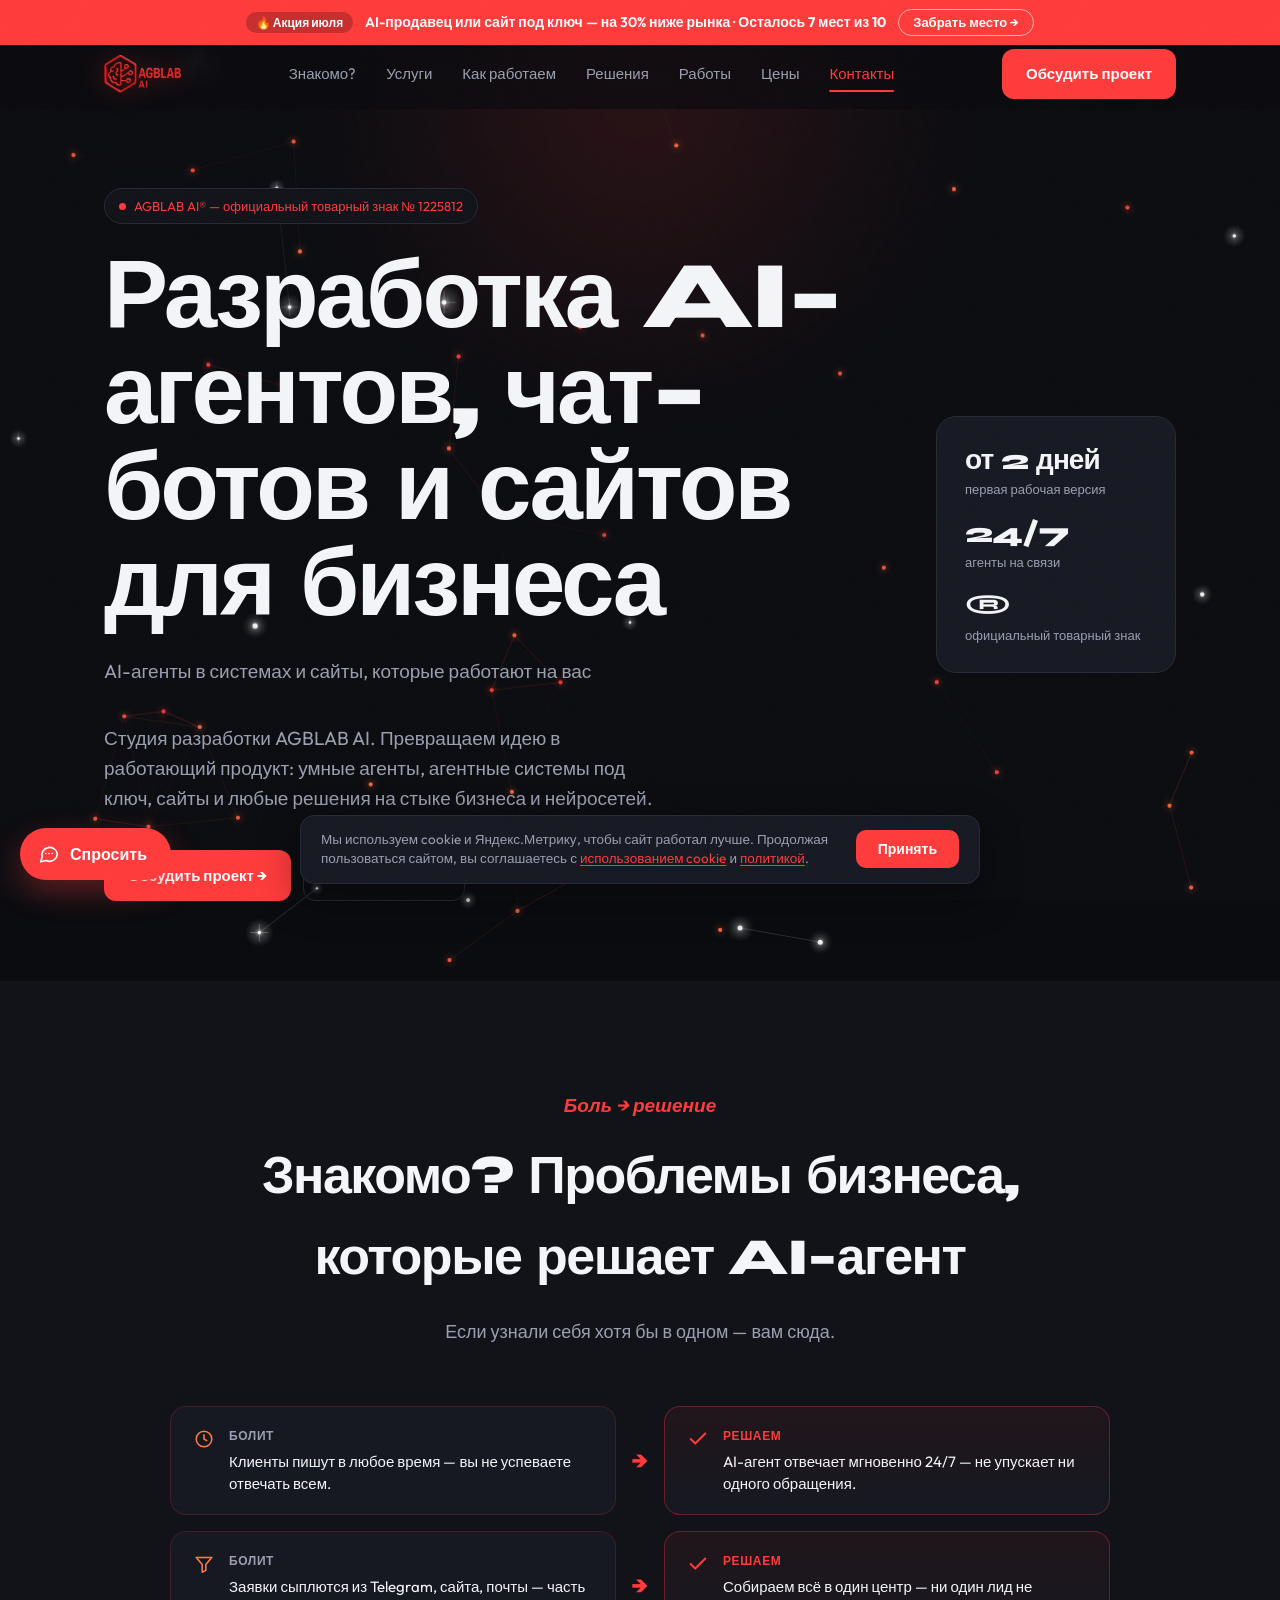
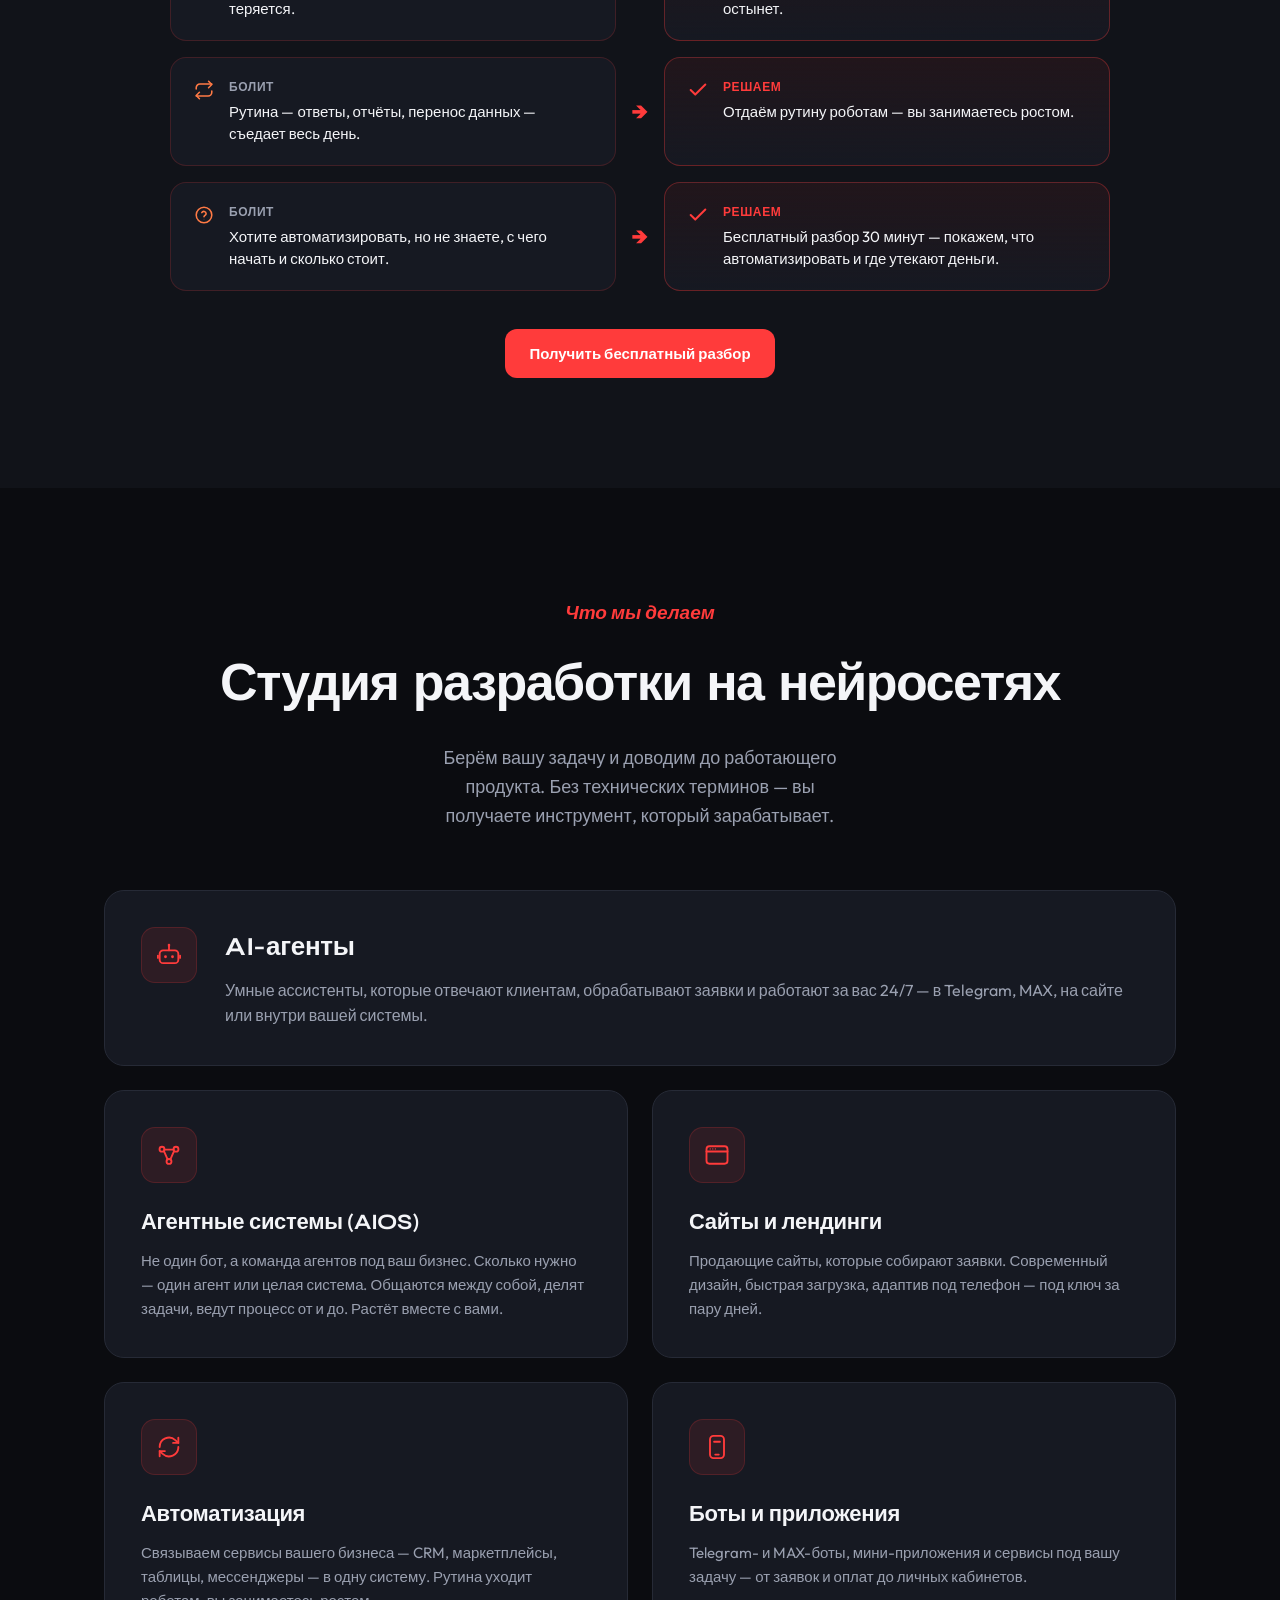
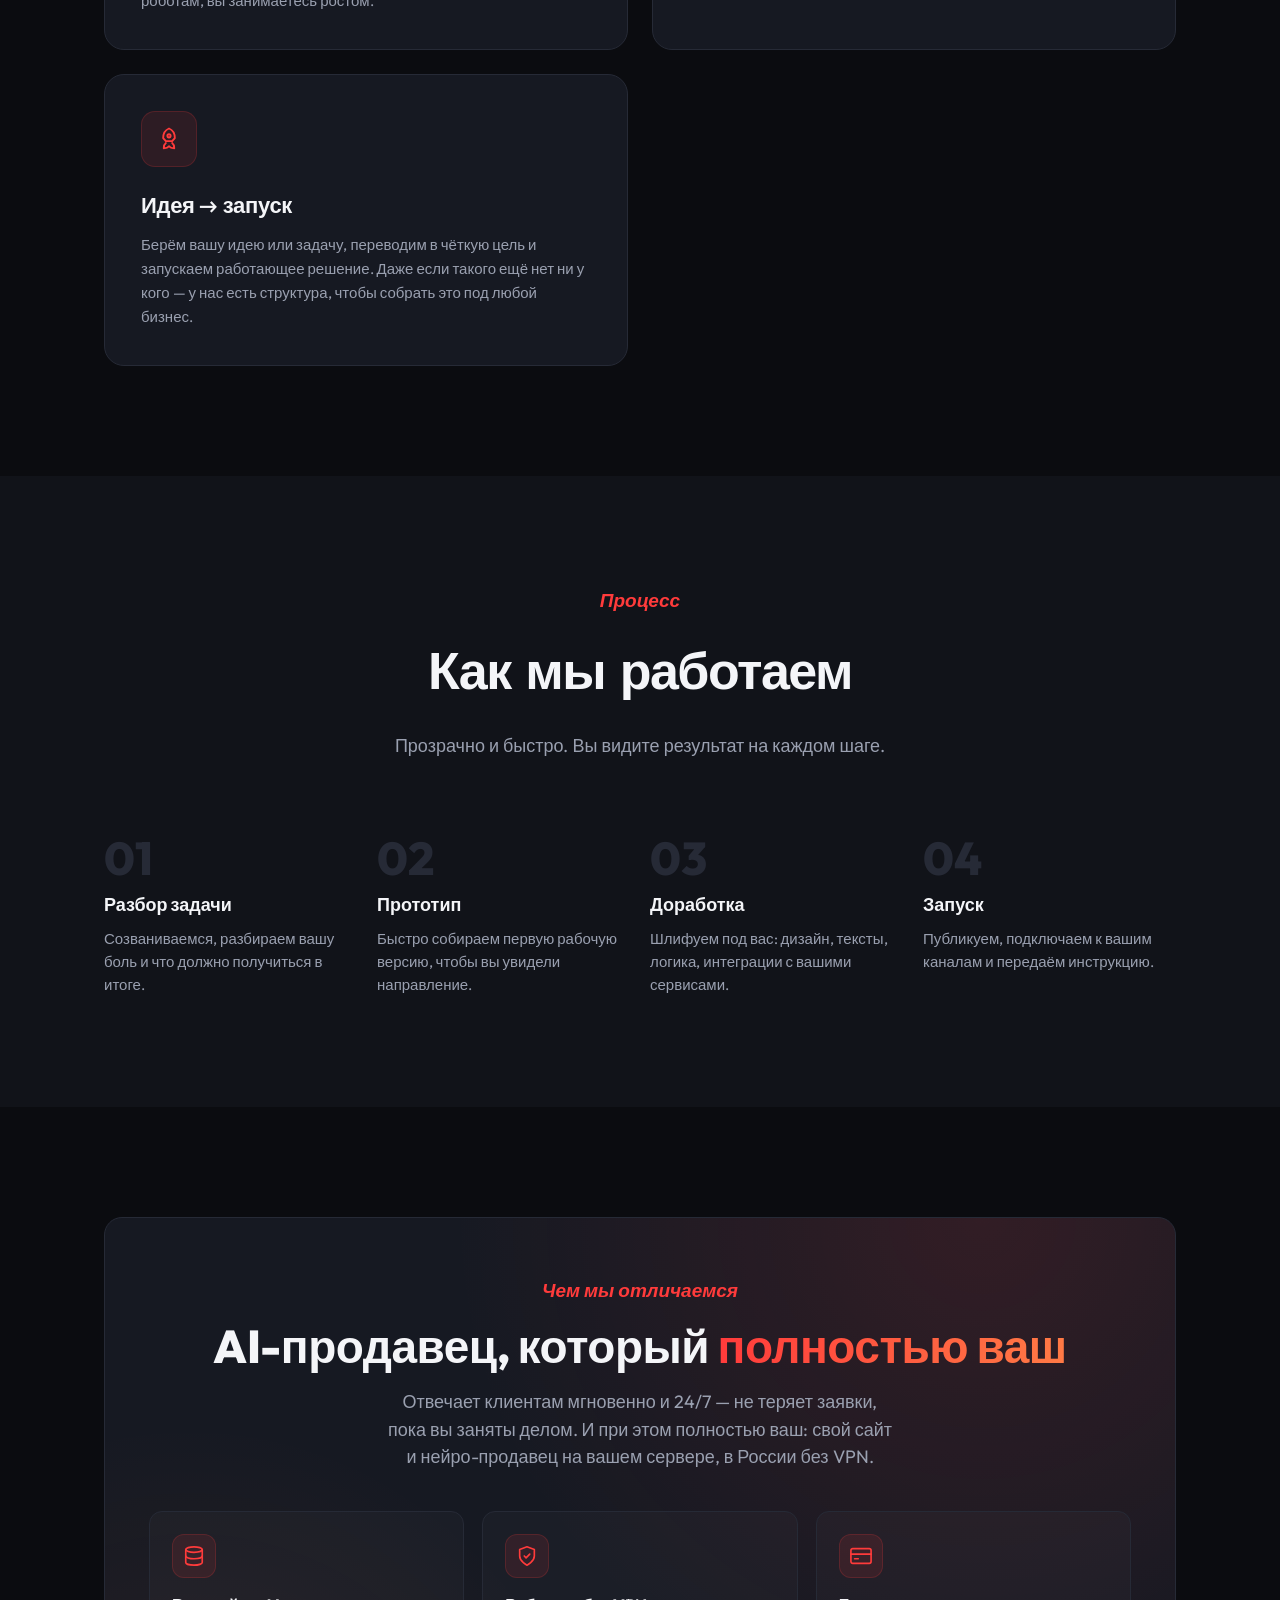
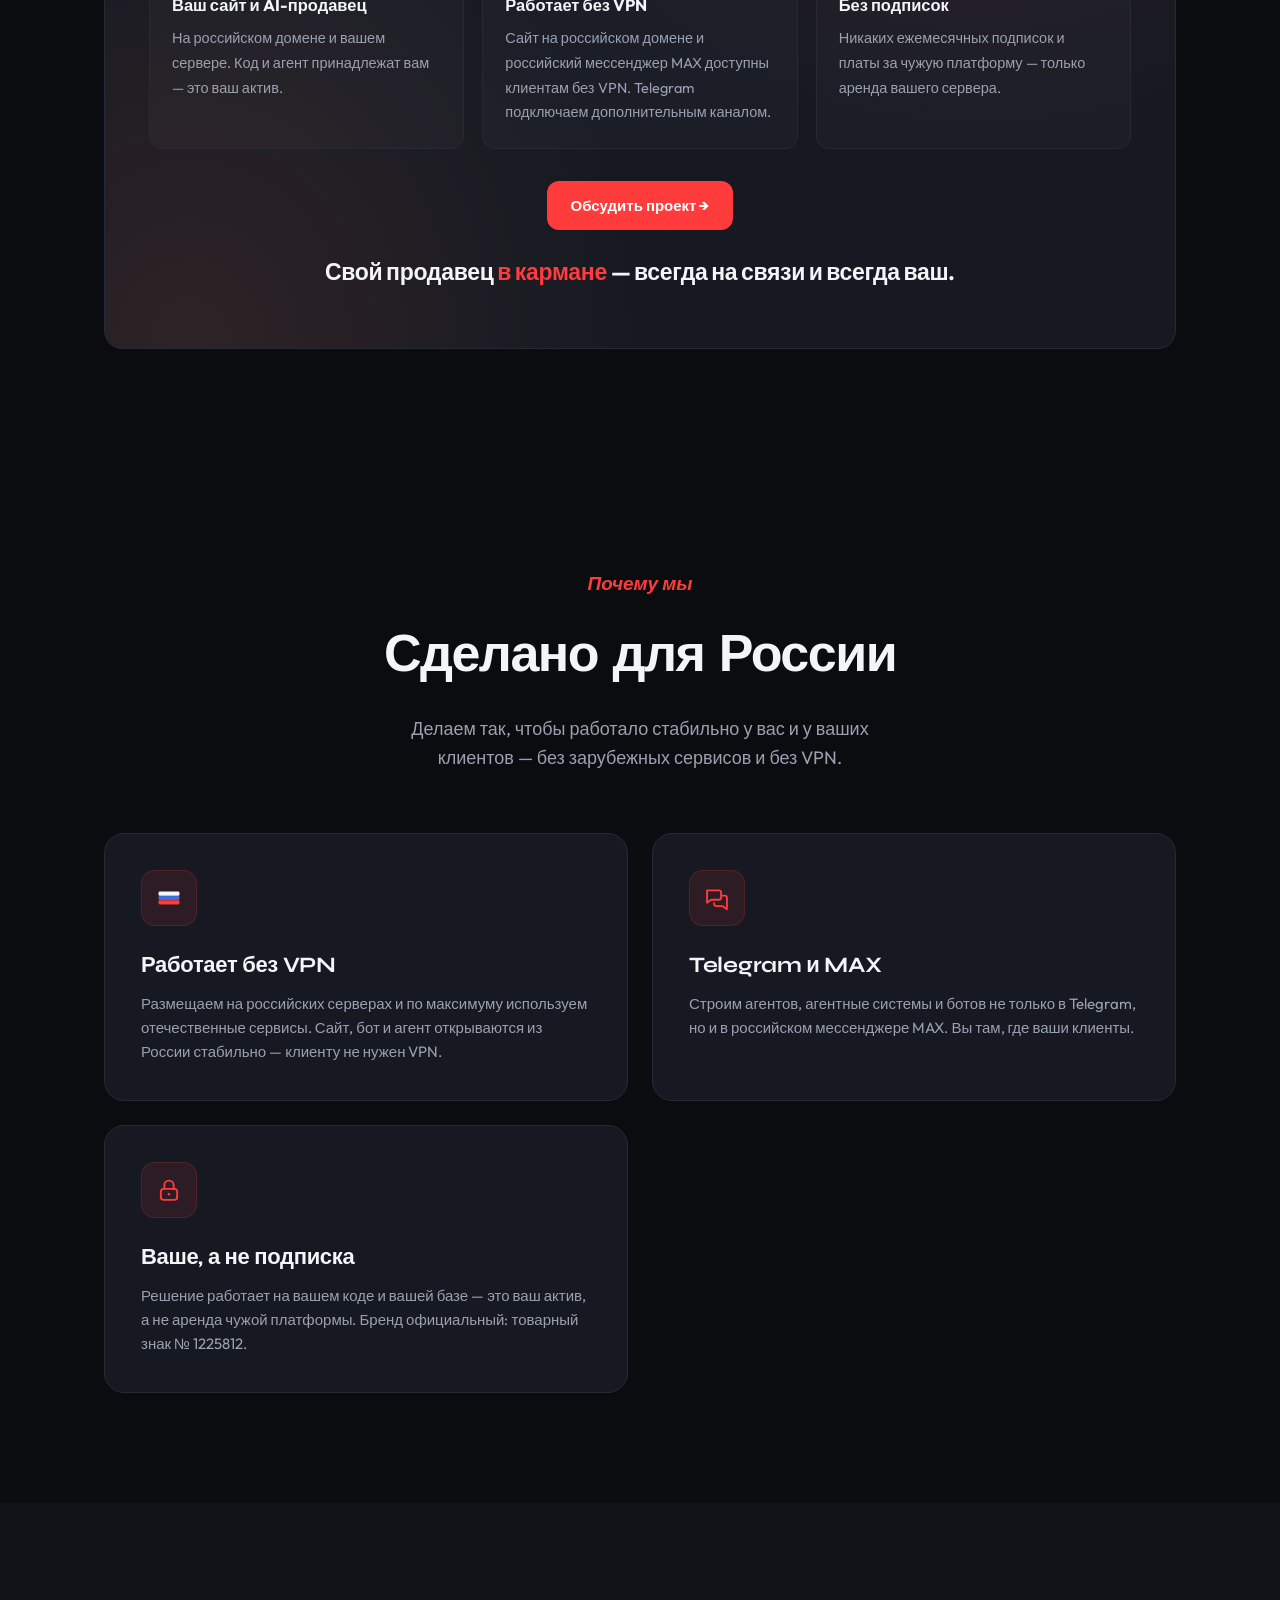
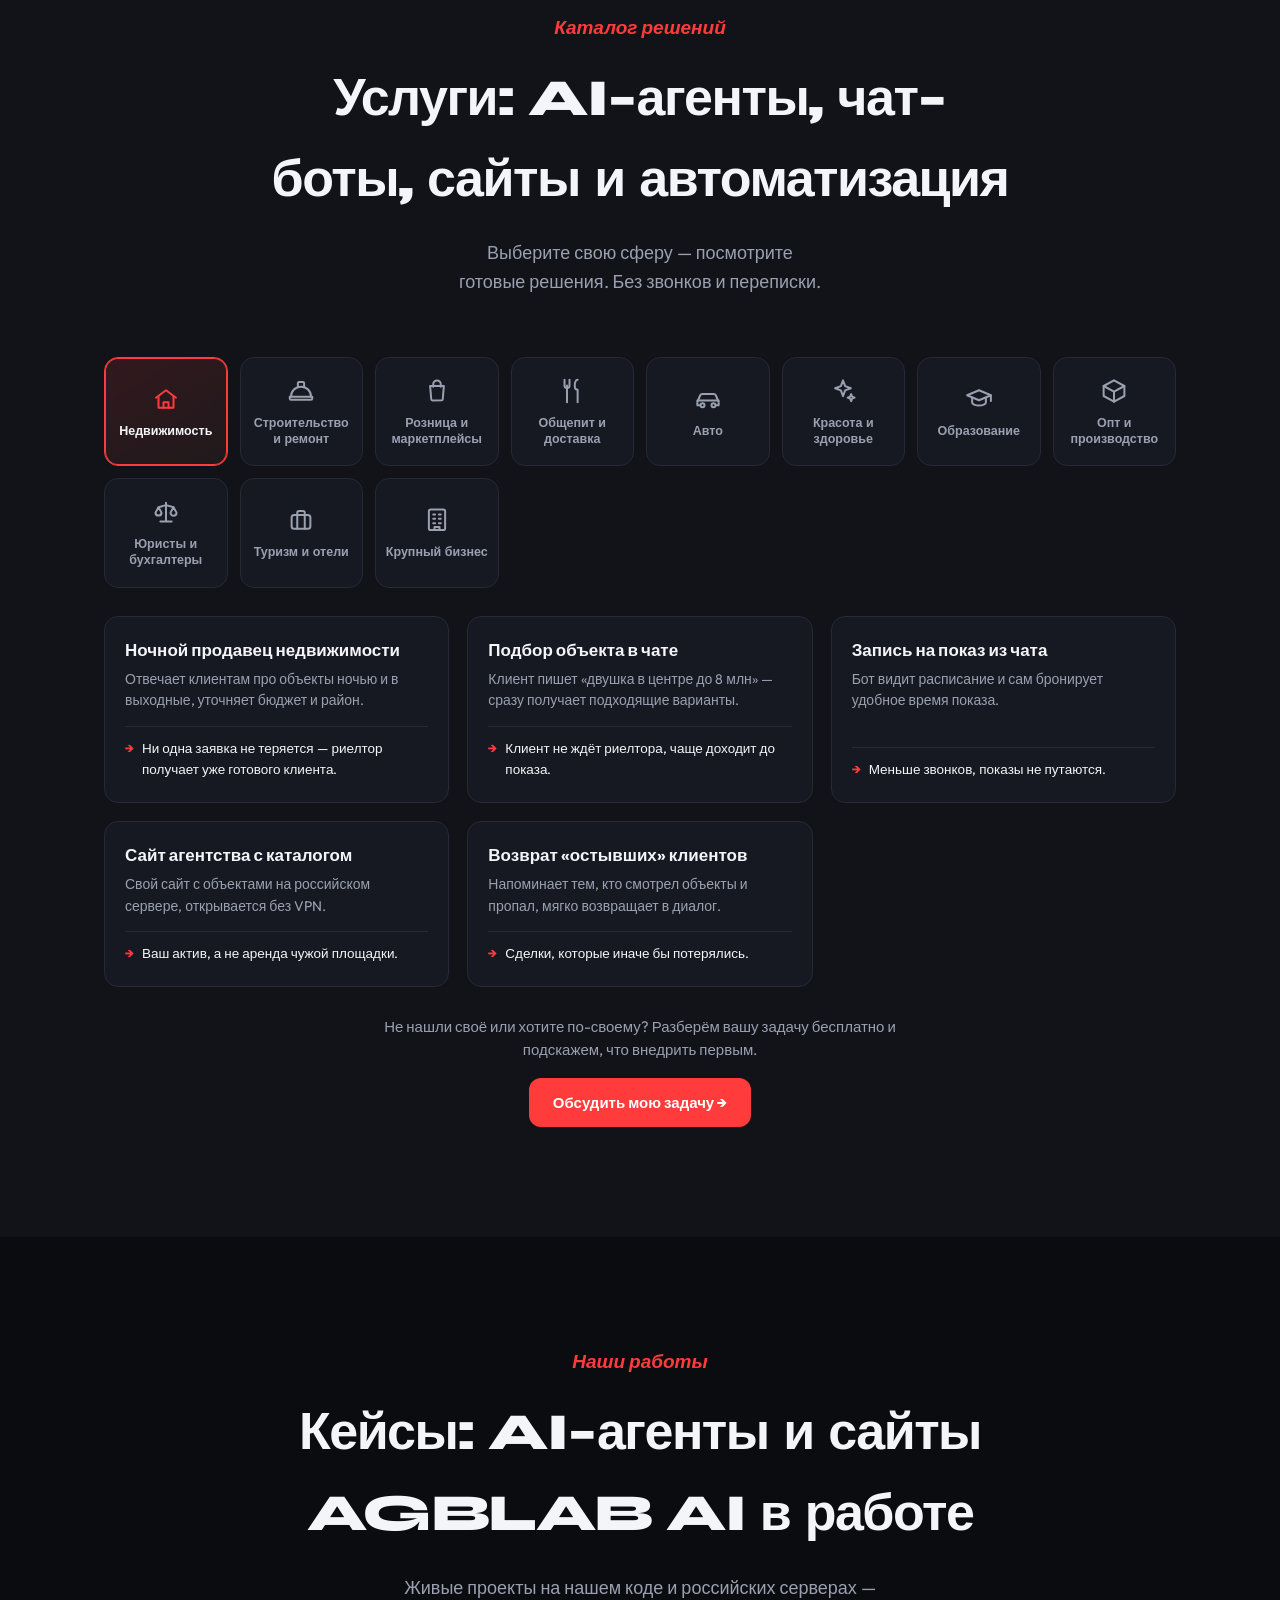
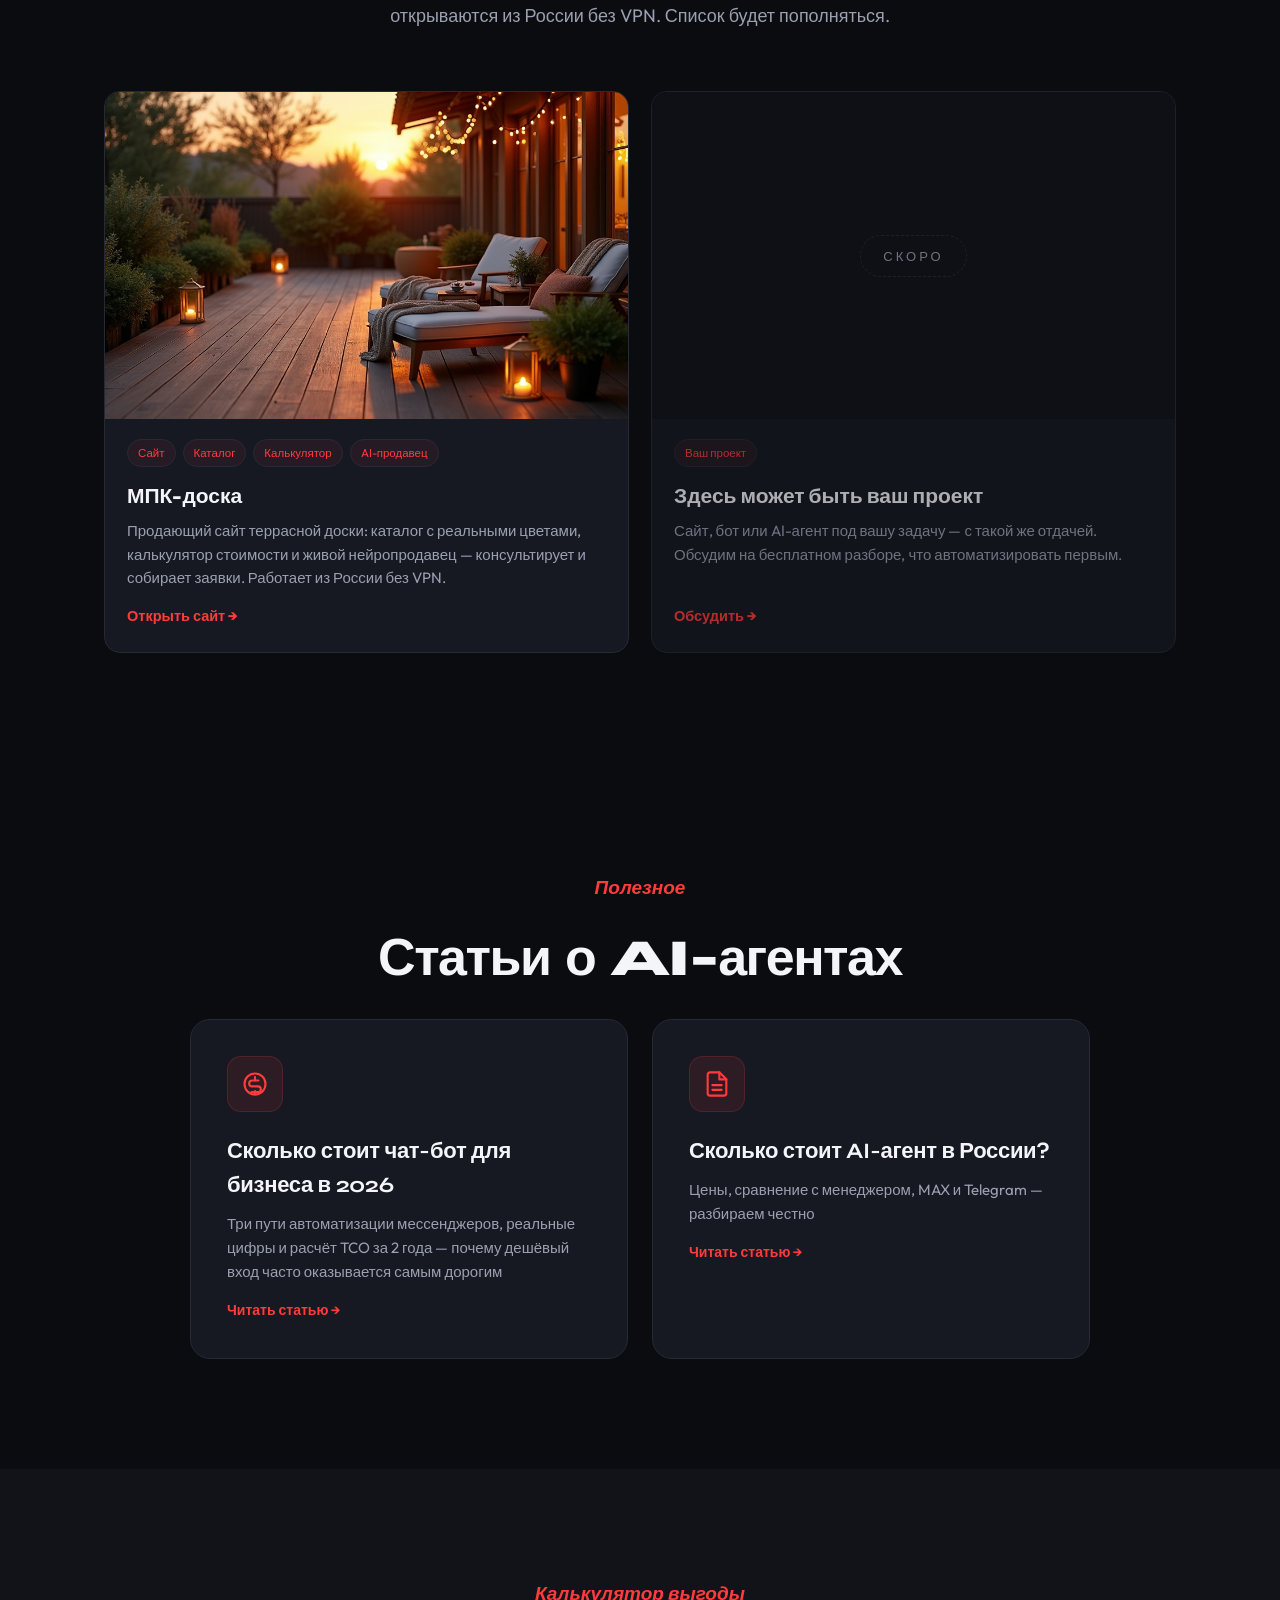
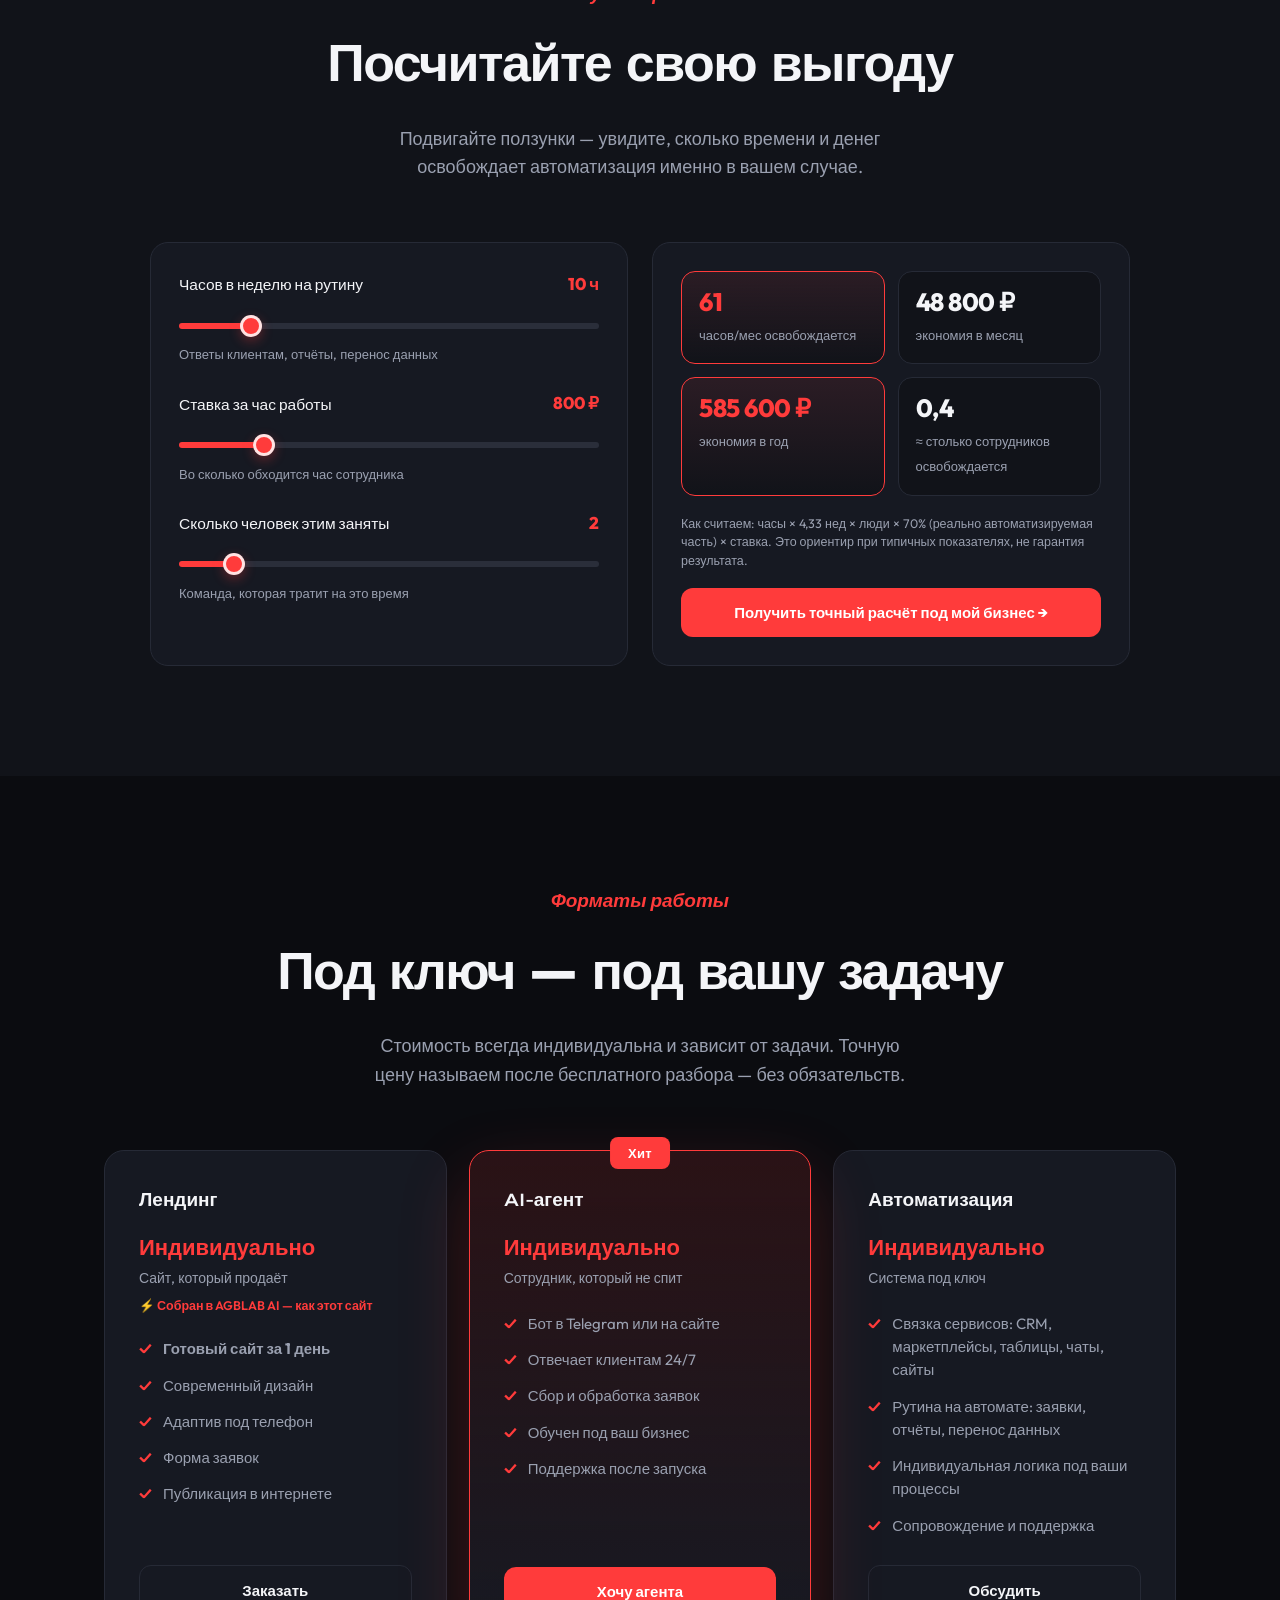
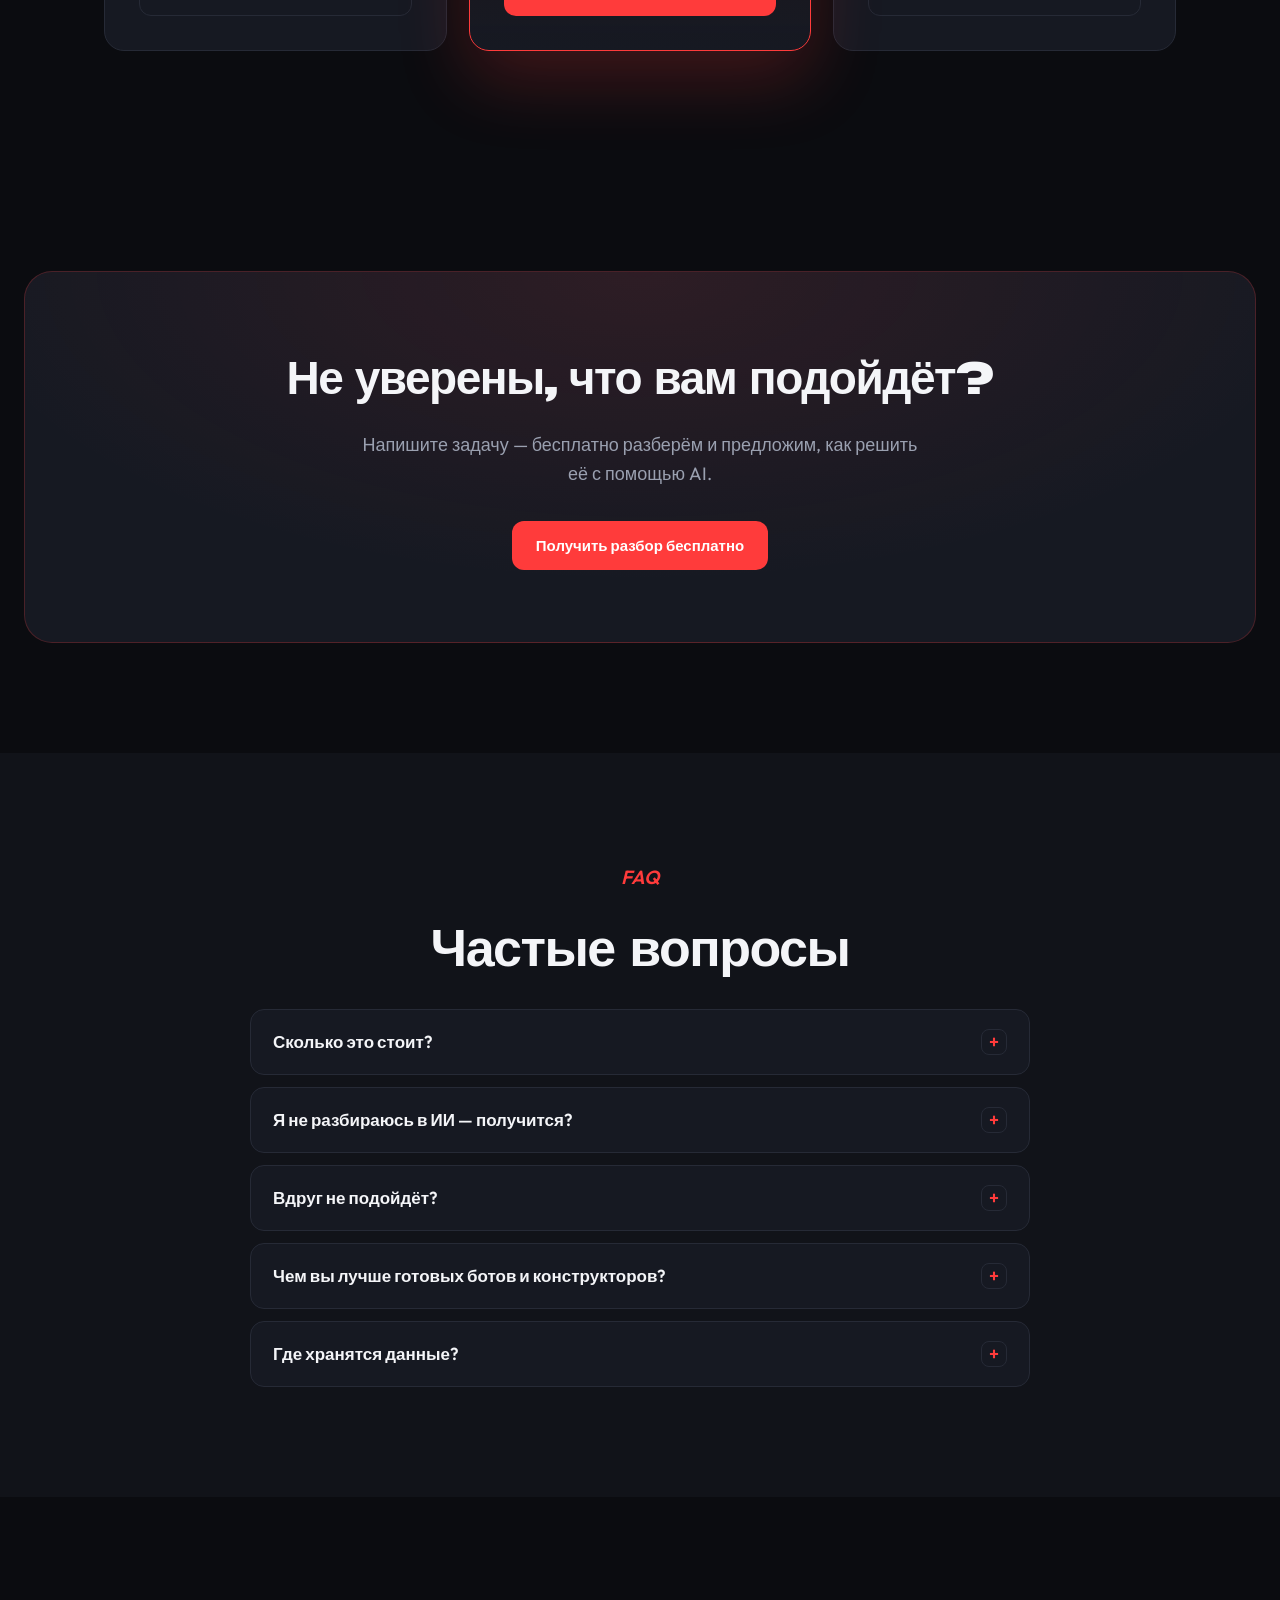
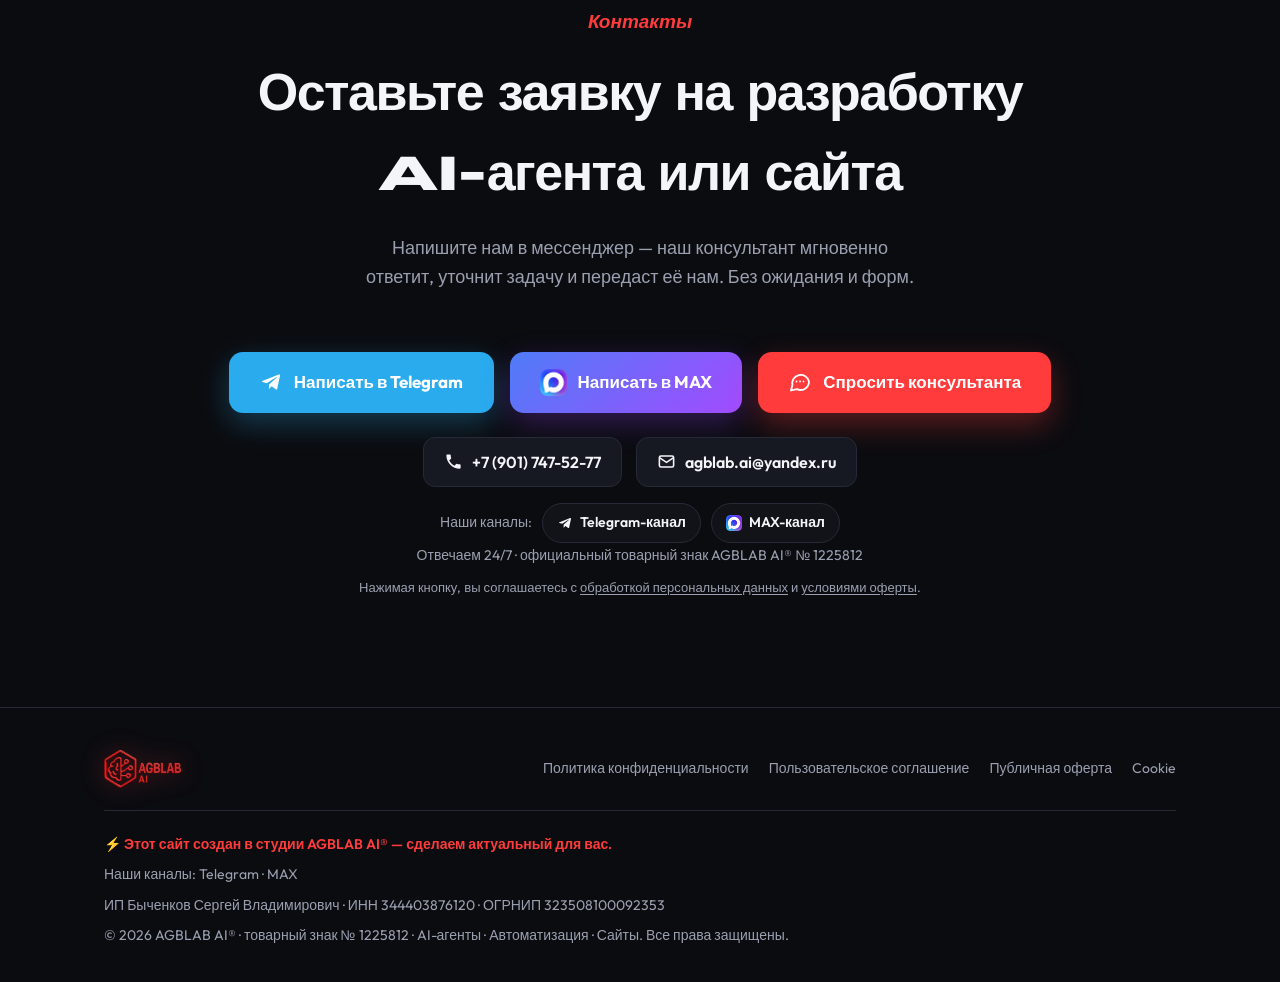
==== index.html @ 3eea9030 "feat: добавить статью про стоимость чат-бота + обновить блог-секцию Co-Authored-By: Claude Sonnet 4." ====
<!DOCTYPE html>
<html lang="ru">
<head>
<meta charset="UTF-8">
<meta name="viewport" content="width=device-width, initial-scale=1.0">
<title>AGBLAB AI — AI-агенты и сайты для вашего бизнеса</title>
<link rel="canonical" href="https://agblabai.ru/" />
<meta property="og:type" content="website" />
<meta property="og:url" content="https://agblabai.ru/" />
<meta property="og:title" content="AGBLAB AI — AI-агенты и чат-боты для бизнеса под ключ" />
<meta property="og:description" content="Разрабатываем AI-агентов, чат-ботов и сайты под ключ. От идеи до запуска — от 2 дней. Работает в Telegram, MAX, на сайте. Без VPN. Официальный товарный знак №1225812." />
<meta property="og:image" content="https://agblabai.ru/og-image.jpg" />
<meta property="og:locale" content="ru_RU" />
<meta name="twitter:card" content="summary_large_image" />
<meta name="description" content="AGBLAB AI — создаём AI-агентов, автоматизацию и продающие сайты для предпринимателей и селлеров маркетплейсов. Под ключ, быстро, с результатом.">
<meta name="keywords" content="AI-агент для бизнеса, разработка AI-агента, чат-бот на нейросети, AI-продавец для сайта, автоматизация бизнеса AI, создание сайта под ключ, AGBLAB AI" />
<meta name="yandex-verification" content="ea36710db818a61d" />
<link rel="icon" type="image/png" href="assets/favicon.png">
<link rel="apple-touch-icon" href="assets/badge.png">
<link rel="preconnect" href="https://fonts.googleapis.com">
<link rel="preconnect" href="https://fonts.gstatic.com" crossorigin>
<link href="https://fonts.googleapis.com/css2?family=Outfit:wght@300;400;500;600;700;800&family=Syne:wght@700;800&display=swap" rel="stylesheet">
<style>
:root{
  --bg:#0b0c10;
  --bg2:#111319;
  --card:#161922;
  --line:#262a36;
  --txt:#f4f5f8;
  --mut:#9aa0b0;
  --accent:#ff3b3b;
  --accent2:#ff7a45;
  --glow:rgba(255,59,59,.32);
}
*{margin:0;padding:0;box-sizing:border-box}
html{scroll-behavior:smooth}
body{
  font-family:'Outfit',sans-serif;
  background:var(--bg);color:var(--txt);line-height:1.55;overflow-x:hidden;font-weight:400;
}
body::after{content:"";position:fixed;inset:0;z-index:9999;pointer-events:none;opacity:.028;
  background-image:url("data:image/svg+xml,%3Csvg viewBox='0 0 256 256' xmlns='http://www.w3.org/2000/svg'%3E%3Cfilter id='n'%3E%3CfeTurbulence type='fractalNoise' baseFrequency='0.9' numOctaves='4' stitchTiles='stitch'/%3E%3C/filter%3E%3Crect width='100%25' height='100%25' filter='url(%23n)'/%3E%3C/svg%3E");
  background-size:200px 200px}
.wrap{max-width:1120px;margin:0 auto;padding:0 24px}
a{color:inherit;text-decoration:none}

/* promo strip */
.promo-strip{position:fixed;top:0;left:0;right:0;z-index:51;background:var(--accent);
  color:#fff;font-size:14px;font-weight:600;text-align:center;padding:9px 16px;
  display:flex;align-items:center;justify-content:center;gap:12px;line-height:1.3}
.promo-strip .promo-badge{background:rgba(0,0,0,.22);border-radius:20px;
  padding:3px 10px;font-size:12px;white-space:nowrap;flex-shrink:0}
.promo-strip a.promo-cta{color:#fff;text-decoration:none;border:1.5px solid rgba(255,255,255,.6);
  border-radius:20px;padding:4px 14px;font-size:13px;white-space:nowrap;flex-shrink:0;
  transition:.15s}
.promo-strip a.promo-cta:hover{background:rgba(255,255,255,.15)}
@media(max-width:600px){.promo-strip{font-size:12px;gap:8px;padding:8px 12px}
  .promo-strip .promo-text{display:none}.promo-strip .promo-text-short{display:inline}
  .promo-strip .promo-text-short{font-size:12px}}
/* nav */
header{position:fixed;top:40px;left:0;right:0;z-index:50;backdrop-filter:blur(12px);
  background:rgba(10,10,15,.7);border-bottom:1px solid transparent;transition:.3s}
header.scrolled{border-bottom:1px solid var(--line)}
nav{display:flex;align-items:center;justify-content:space-between;height:68px}
.logo{display:flex;align-items:center}
.logo img{height:38px;width:auto;display:block;filter:drop-shadow(0 0 12px var(--glow))}
@media(max-width:760px){.logo img{height:32px}}
.nav-links{display:flex;gap:30px;font-size:15px;color:var(--mut)}
.nav-links a{position:relative;transition:.2s}
.nav-links a:hover{color:var(--txt)}
.nav-links a.active{color:var(--accent)}
.nav-links a.active::after{content:"";position:absolute;left:0;right:0;bottom:-6px;height:2px;background:var(--accent);border-radius:2px}

/* бургер + мобильное меню */
.burger{display:none;flex-direction:column;gap:5px;background:none;border:0;cursor:pointer;padding:8px;margin:-8px}
.burger span{width:24px;height:2px;background:var(--txt);border-radius:2px;transition:.25s}
.burger.open span:nth-child(1){transform:translateY(7px) rotate(45deg)}
.burger.open span:nth-child(2){opacity:0}
.burger.open span:nth-child(3){transform:translateY(-7px) rotate(-45deg)}
.mobile-menu{position:fixed;top:68px;left:0;right:0;z-index:49;display:flex;flex-direction:column;
  gap:2px;padding:14px 24px 22px;background:rgba(11,12,16,.98);backdrop-filter:blur(14px);
  border-bottom:1px solid var(--line);transform:translateY(-14px);opacity:0;pointer-events:none;transition:.25s}
.mobile-menu.open{transform:none;opacity:1;pointer-events:auto}
.mobile-menu a{padding:14px 4px;font-size:17px;color:var(--mut);border-bottom:1px solid var(--line)}
.mobile-menu a:hover{color:var(--txt)}
.mobile-menu .btn{margin-top:14px;justify-content:center;border-bottom:0;color:#fff}
@media(max-width:760px){.burger{display:flex}.nav-cta{display:none}}

/* кнопка наверх */
.to-top{position:fixed;right:20px;bottom:20px;z-index:48;width:46px;height:46px;border-radius:13px;
  background:var(--accent);color:#fff;border:0;cursor:pointer;font-size:20px;line-height:1;
  display:flex;align-items:center;justify-content:center;opacity:0;pointer-events:none;
  transition:.25s;box-shadow:0 10px 30px var(--glow)}
.to-top.show{opacity:1;pointer-events:auto}
.to-top:hover{transform:translateY(-3px)}
.btn{display:inline-flex;align-items:center;justify-content:center;gap:8px;
  background:var(--accent);color:#fff;font-weight:700;font-size:15px;
  padding:13px 24px;border-radius:12px;border:none;cursor:pointer;transition:.2s;white-space:nowrap}
.btn:hover{transform:translateY(-2px);box-shadow:0 10px 30px var(--glow)}
.btn-ghost{background:transparent;color:var(--txt);border:1px solid var(--line)}
.btn-ghost:hover{border-color:var(--accent);box-shadow:none}
@media(max-width:760px){.nav-links{display:none}}

/* hero */
.hero{position:relative;padding:188px 0 80px;overflow:hidden}
.hero .glow{position:absolute;top:-200px;left:50%;transform:translateX(-50%);
  width:900px;height:600px;background:radial-gradient(circle,var(--glow),transparent 60%);
  filter:blur(40px);opacity:.4;pointer-events:none;z-index:0}
.hero-canvas{position:absolute;inset:0;width:100%;height:100%;z-index:1;pointer-events:none;opacity:.95}
.hero .wrap{position:relative;z-index:2}
.hero-inner{display:grid;grid-template-columns:1fr 240px;gap:60px;align-items:center}
@media(max-width:820px){.hero-inner{grid-template-columns:1fr;gap:40px}}
.pill{display:inline-flex;align-items:center;gap:8px;font-size:13px;color:var(--accent);
  border:1px solid var(--line);background:var(--bg2);padding:7px 14px;border-radius:100px;margin-bottom:24px}
.pill .live{width:7px;height:7px;border-radius:50%;background:var(--accent);
  box-shadow:0 0 0 0 var(--glow);animation:pulse 2s infinite}
@keyframes pulse{0%{box-shadow:0 0 0 0 var(--glow)}70%{box-shadow:0 0 0 10px transparent}100%{box-shadow:0 0 0 0 transparent}}
.hero h1{font-family:'Syne',sans-serif;font-size:clamp(38px,7.5vw,96px);font-weight:800;
  letter-spacing:-3px;line-height:1.0;margin:0 0 24px;max-width:14em;text-wrap:balance}
@media(max-width:640px){.hero h1{letter-spacing:-1px;line-height:1.06}}
.hero h1 .grad{background:linear-gradient(120deg,var(--accent),var(--accent2));
  -webkit-background-clip:text;background-clip:text;color:transparent}
.hero p{font-size:clamp(16px,1.8vw,19px);color:var(--mut);max-width:560px;margin:0 0 36px;text-wrap:pretty;
  font-weight:400;line-height:1.6}
.hero-cta{display:flex;gap:12px;flex-wrap:wrap}
.hero-stats{display:flex;flex-direction:column;gap:20px;padding:28px;background:var(--card);
  border:1px solid var(--line);border-radius:20px}
@media(max-width:820px){.hero-stats{flex-direction:row;flex-wrap:wrap;gap:16px;padding:20px}}
.hero-stats .stat{color:var(--mut);font-size:13px;line-height:1.4}
.hero-stats .stat b{color:var(--txt);font-size:28px;font-weight:800;display:block;
  font-family:'Syne',sans-serif;letter-spacing:-1px;line-height:1.1;margin-bottom:4px}
.trust{margin-top:48px;display:flex;gap:40px;flex-wrap:wrap;color:var(--mut);font-size:14px}
.trust b{color:var(--txt);font-size:26px;font-weight:800;display:block}

/* sections */
section{padding:110px 0}
.eyebrow{color:var(--accent);font-weight:600;font-size:19px;font-style:italic;letter-spacing:0;
  margin-bottom:16px;text-align:center;display:block}
.h2{font-family:'Syne',sans-serif;font-size:clamp(30px,4.5vw,52px);font-weight:800;
  letter-spacing:-1.5px;text-align:center;margin-bottom:20px;text-wrap:balance}
.sub{color:var(--mut);text-align:center;max-width:600px;margin:0 auto 60px;
  font-size:18px;text-wrap:balance;font-weight:400;line-height:1.6}

.grid{display:grid;grid-template-columns:repeat(2,1fr);gap:24px}
@media(max-width:640px){.grid{grid-template-columns:1fr}}
.card{position:relative;overflow:hidden;background:var(--card);border:1px solid var(--line);border-radius:20px;padding:36px;transition:.25s}
.card::before{content:"";position:absolute;inset:0;pointer-events:none;opacity:0;transition:opacity .3s;
  background:radial-gradient(220px circle at var(--mx,50%) var(--my,50%),rgba(255,59,59,.14),transparent 60%)}
.card:hover::before{opacity:1}
.card:hover{border-color:rgba(255,59,59,.5);transform:translateY(-5px);
  box-shadow:0 20px 50px rgba(255,59,59,.12)}
.card>*{position:relative}
.card .ico{width:56px;height:56px;border-radius:14px;display:flex;align-items:center;justify-content:center;
  color:var(--accent);background:rgba(255,59,59,.1);
  border:1px solid rgba(255,59,59,.18);margin-bottom:22px}
.card .ico svg{width:28px;height:28px}
.card h3{font-family:'Syne',sans-serif;font-size:22px;margin-bottom:10px;font-weight:700;letter-spacing:-.3px}
.card p{color:var(--mut);font-size:15px;line-height:1.6}
/* services: первая карточка широкая */
#services .card:first-child{grid-column:1/-1;display:grid;
  grid-template-columns:56px 1fr;grid-template-rows:auto auto;column-gap:28px}
#services .card:first-child .ico{grid-row:1/3;width:56px;height:56px;margin-bottom:0;align-self:start}
#services .card:first-child h3{font-size:26px;align-self:end}
#services .card:first-child p{font-size:16px}

/* steps */
.steps{display:grid;grid-template-columns:repeat(4,1fr);gap:20px}
@media(max-width:880px){.steps{grid-template-columns:1fr}}
.step{position:relative;padding-top:14px}
.step .num{font-size:46px;font-weight:800;color:var(--line);line-height:1;margin-bottom:10px}
.step h4{font-size:18px;margin-bottom:8px}
.step p{color:var(--mut);font-size:15px}

/* pricing */
.prices{display:grid;grid-template-columns:repeat(3,1fr);gap:22px;align-items:stretch}
@media(max-width:880px){.prices{grid-template-columns:1fr}}
@media(max-width:880px){.price.feat{transform:none;box-shadow:0 16px 40px rgba(255,59,59,.18)}}
.price{background:var(--card);border:1px solid var(--line);border-radius:20px;padding:34px;display:flex;flex-direction:column}
.price.feat{border-color:var(--accent);background:linear-gradient(180deg,rgba(255,59,59,.13),var(--card));
  position:relative;transform:scale(1.05);box-shadow:0 28px 70px rgba(255,59,59,.22);z-index:1}
.price.feat .tag{position:absolute;top:-14px;left:50%;transform:translateX(-50%);
  background:var(--accent);color:#fff;font-size:13px;font-weight:700;padding:6px 18px;border-radius:8px;
  letter-spacing:.3px}
.price .name{font-family:'Syne',sans-serif;font-size:19px;font-weight:700;margin-bottom:6px}
.price .amt{font-size:38px;font-weight:800;letter-spacing:-1px;margin:10px 0 4px}
.price .amt.ind{font-size:22px;color:var(--accent);letter-spacing:0}
.price .amt span{font-size:16px;color:var(--mut);font-weight:500}
.price ul{list-style:none;margin:22px 0 28px;display:flex;flex-direction:column;gap:13px}
.price li{display:flex;gap:11px;font-size:15px;color:var(--mut)}
.price li::before{content:"✓";color:var(--accent);font-weight:800}
.price .btn{margin-top:auto;width:100%}

/* cta band */
.band{background:radial-gradient(ellipse 80% 120% at 50% 0%,rgba(255,59,59,.1),transparent 70%),var(--card);
  border:1px solid rgba(255,59,59,.22);border-radius:28px;padding:72px 40px;text-align:center;margin:0 24px}
.band h2{font-family:'Syne',sans-serif;font-size:clamp(28px,4vw,46px);font-weight:800;
  letter-spacing:-1.5px;margin-bottom:16px}
.band p{color:var(--mut);font-size:18px;max-width:560px;margin:0 auto 32px;line-height:1.6}

/* боль → решение */
.ps-list{display:flex;flex-direction:column;gap:16px;max-width:940px;margin:0 auto}
.ps-row{display:grid;grid-template-columns:1fr auto 1fr;gap:16px;align-items:stretch}
.ps-pain,.ps-sol{display:flex;gap:14px;align-items:flex-start;background:var(--card);
  border:1px solid var(--line);border-radius:16px;padding:20px 22px;transition:.25s}
.ps-row:hover .ps-pain{border-color:rgba(255,59,59,.3)}
.ps-row:hover .ps-sol{transform:translateY(-3px)}
.ps-pain{border-color:rgba(255,59,59,.18)}
.ps-sol{background:linear-gradient(180deg,rgba(255,59,59,.07),var(--card));border-color:rgba(255,59,59,.32)}
.ps-ico,.ps-check{flex-shrink:0;margin-top:1px;display:flex;align-items:flex-start}
.ps-ico{color:#ff7a45}
.ps-check{color:var(--accent)}
.ps-ico svg,.ps-check svg{width:22px;height:22px}
.ps-pain b,.ps-sol b{display:block;font-size:12px;letter-spacing:.6px;text-transform:uppercase;margin-bottom:5px}
.ps-pain b{color:var(--mut)}
.ps-sol b{color:var(--accent)}
.ps-pain p,.ps-sol p{font-size:15px;color:var(--txt);line-height:1.45}
.ps-arrow{display:flex;align-items:center;justify-content:center;color:var(--accent);font-size:24px;font-weight:800}
.ps-cta{text-align:center;margin-top:38px}
@media(max-width:760px){
  .ps-row{grid-template-columns:1fr;gap:10px}
  .ps-arrow{transform:rotate(90deg);font-size:20px}
}

/* калькулятор выгоды */
.calc{display:grid;grid-template-columns:1fr 1fr;gap:24px;max-width:980px;margin:0 auto;align-items:stretch}
.calc-inputs,.calc-results{background:var(--card);border:1px solid var(--line);border-radius:18px;padding:28px}
.calc-row{margin-bottom:26px}
.calc-row:last-child{margin-bottom:0}
.calc-row label{display:flex;justify-content:space-between;align-items:center;gap:10px;font-size:15.5px;margin-bottom:13px}
.calc-row label b{color:var(--accent);font-weight:800;font-size:17px;white-space:nowrap}
.calc-row small{display:block;color:var(--mut);font-size:13px;margin-top:9px}
input[type=range]{-webkit-appearance:none;appearance:none;width:100%;height:6px;border-radius:6px;
  background:linear-gradient(90deg,var(--accent) var(--p,30%),#2a2e3a var(--p,30%));outline:none;cursor:pointer}
input[type=range]::-webkit-slider-thumb{-webkit-appearance:none;appearance:none;width:22px;height:22px;border-radius:50%;
  background:var(--accent);border:3px solid rgba(255,255,255,.85);box-shadow:0 4px 12px var(--glow);cursor:pointer}
input[type=range]::-moz-range-thumb{width:20px;height:20px;border-radius:50%;background:var(--accent);
  border:3px solid rgba(255,255,255,.85);box-shadow:0 4px 12px var(--glow);cursor:pointer}
.calc-results{display:flex;flex-direction:column}
.calc-res-grid{display:grid;grid-template-columns:1fr 1fr;gap:13px;margin-bottom:16px}
.cres{background:var(--bg2);border:1px solid var(--line);border-radius:14px;padding:17px}
.cres.feat{border-color:var(--accent);background:linear-gradient(180deg,rgba(255,59,59,.09),var(--bg2))}
.cres b{display:block;font-size:25px;font-weight:800;color:var(--txt);line-height:1.1;margin-bottom:5px;letter-spacing:-.5px}
.cres.feat b{color:var(--accent)}
.cres span{color:var(--mut);font-size:13px;line-height:1.35}
.calc-note{color:var(--mut);font-size:12.5px;line-height:1.5;margin:2px 0 18px}
.calc-results .btn{margin-top:auto;width:100%;justify-content:center}
@media(max-width:820px){.calc{grid-template-columns:1fr}}
@media(max-width:430px){.calc-res-grid{grid-template-columns:1fr}}

/* FAQ-аккордеон */
.faq-list{max-width:780px;margin:0 auto;display:flex;flex-direction:column;gap:12px}
.faq-item{background:var(--card);border:1px solid var(--line);border-radius:14px;overflow:hidden;transition:border-color .2s}
.faq-item.open{border-color:rgba(255,59,59,.35)}
.faq-q{width:100%;text-align:left;background:none;border:0;color:var(--txt);cursor:pointer;
  font-size:17px;font-weight:600;font-family:inherit;padding:19px 22px;display:flex;
  align-items:center;justify-content:space-between;gap:16px;transition:.2s}
.faq-q:hover{color:var(--accent)}
.faq-ic{flex-shrink:0;width:26px;height:26px;border-radius:8px;border:1px solid var(--line);
  display:flex;align-items:center;justify-content:center;font-size:18px;line-height:1;color:var(--accent);transition:.25s}
.faq-item.open .faq-ic{transform:rotate(45deg);border-color:var(--accent);background:rgba(255,59,59,.1)}
.faq-a{max-height:0;overflow:hidden;transition:max-height .3s ease}
.faq-a p{padding:0 22px 20px;color:var(--mut);font-size:15.5px;line-height:1.55;text-wrap:pretty}

/* messenger CTA */
.msg-cta{display:flex;gap:16px;justify-content:center;flex-wrap:wrap;margin-bottom:22px}
.msg-btn{display:inline-flex;align-items:center;gap:11px;font-weight:700;font-size:17px;
  padding:17px 30px;border-radius:14px;transition:.2s;color:#fff}
.msg-btn:hover{transform:translateY(-3px)}
.msg-btn svg{width:24px;height:24px}
.msg-btn.tg{background:#2aabee;box-shadow:0 10px 30px rgba(42,171,238,.3)}
.msg-btn.max{background:linear-gradient(135deg,#4f7cf7,#a24bff);box-shadow:0 10px 30px rgba(140,60,240,.3)}
.msg-btn.ai-ask{background:var(--accent);box-shadow:0 12px 30px var(--glow);color:#fff;border:none;cursor:pointer;font-family:inherit}
.msg-ico-img{width:27px;height:27px;border-radius:8px;display:block;flex-shrink:0}
.msg-note{text-align:center;color:var(--mut);font-size:14px}
.msg-consent{text-align:center;color:var(--mut);font-size:13px;margin-top:10px}
.msg-consent a{color:var(--mut);text-decoration:underline;text-underline-offset:2px}
.msg-consent a:hover{color:var(--accent)}
.contacts-row{display:flex;gap:14px;justify-content:center;flex-wrap:wrap;margin:24px 0 8px}
.contact-link{display:inline-flex;align-items:center;gap:9px;color:var(--txt);font-size:16px;font-weight:600;
  background:var(--card);border:1px solid var(--line);padding:12px 20px;border-radius:12px;transition:.2s}
.contact-link:hover{border-color:var(--accent);color:var(--accent);transform:translateY(-2px)}
.contact-link svg{width:19px;height:19px;flex-shrink:0}
.channels-row{display:flex;gap:10px;justify-content:center;align-items:center;flex-wrap:wrap;margin:16px 0 2px}
.channels-label{color:var(--mut);font-size:14px}
.channel-link{display:inline-flex;align-items:center;gap:7px;font-size:14px;font-weight:600;color:var(--txt);
  background:var(--bg2);border:1px solid var(--line);padding:8px 14px;border-radius:100px;transition:.2s}
.channel-link:hover{border-color:var(--accent);color:var(--accent);transform:translateY(-2px)}
.channel-link svg{width:16px;height:16px}
.channel-link img{width:16px;height:16px;border-radius:4px}

footer{border-top:1px solid var(--line);padding:42px 0 36px;color:var(--mut);font-size:14px}
.foot-main{display:flex;justify-content:space-between;align-items:center;flex-wrap:wrap;gap:18px;
  padding-bottom:22px;margin-bottom:22px;border-bottom:1px solid var(--line)}
.foot-links{display:flex;gap:20px;flex-wrap:wrap}
.foot-links a{color:var(--mut)}
.foot-links a:hover{color:var(--accent)}
.foot-legal{display:flex;flex-direction:column;gap:8px;color:var(--mut);line-height:1.6}
.foot-legal a:hover{color:var(--txt)}

.cookie-bar{position:fixed;left:16px;right:16px;bottom:16px;z-index:60;max-width:680px;margin:0 auto;
  display:flex;align-items:center;gap:16px;flex-wrap:wrap;justify-content:center;
  background:var(--card);border:1px solid var(--line);border-radius:14px;padding:14px 20px;
  box-shadow:0 14px 40px rgba(0,0,0,.45);transform:translateY(160%);transition:.4s ease;opacity:0;pointer-events:none}
.cookie-bar.show{transform:none;opacity:1;pointer-events:auto}
.cookie-bar span{color:var(--mut);font-size:13.5px;line-height:1.45;flex:1;min-width:200px}
.cookie-bar a{color:var(--accent);text-decoration:underline;text-underline-offset:2px}
.cookie-ok{background:var(--accent);color:#fff;border:0;border-radius:10px;padding:11px 22px;
  font-weight:700;font-size:14px;cursor:pointer;white-space:nowrap;transition:.2s}
.cookie-ok:hover{transform:translateY(-2px);box-shadow:0 8px 20px var(--glow)}

/* AI-продавец виджет */
.chat-fab{position:fixed;left:20px;bottom:20px;z-index:70;display:inline-flex;align-items:center;gap:10px;
  background:var(--accent);color:#fff;border:none;border-radius:100px;padding:15px 24px 15px 18px;font-weight:700;
  font-size:16px;font-family:inherit;cursor:pointer;box-shadow:0 12px 30px var(--glow);transition:.2s}
@keyframes chatfab-pulse{0%,100%{box-shadow:0 12px 30px var(--glow)}50%{box-shadow:0 12px 30px var(--glow),0 0 0 10px rgba(255,59,59,.12)}}
.chat-fab:not(.hide){animation:chatfab-pulse 2.8s ease-in-out infinite}
.chat-fab:hover{transform:translateY(-2px);animation:none}
.chat-fab svg{width:22px;height:22px}
.chat-fab.hide{opacity:0;pointer-events:none;transform:scale(.8)}
.chat-win{position:fixed;left:20px;bottom:20px;z-index:71;width:380px;max-width:calc(100vw - 32px);height:560px;
  max-height:calc(100vh - 40px);background:var(--card);border:1px solid var(--line);border-radius:20px;
  display:flex;flex-direction:column;overflow:hidden;box-shadow:0 24px 70px rgba(0,0,0,.55);
  opacity:0;pointer-events:none;transform:translateY(20px) scale(.98);transition:.25s}
.chat-win.open{opacity:1;pointer-events:auto;transform:none}
.chat-head{display:flex;align-items:center;justify-content:space-between;gap:10px;padding:14px 16px;
  border-bottom:1px solid var(--line);background:linear-gradient(180deg,rgba(255,59,59,.08),transparent)}
.chat-head-l{display:flex;align-items:center;gap:11px}
.chat-ava{width:38px;height:38px;border-radius:10px;flex-shrink:0}
.chat-head b{font-size:15px;display:block}
.chat-head i{font-size:12px;color:var(--mut);font-style:normal}
.chat-close{background:none;border:0;color:var(--mut);font-size:20px;cursor:pointer;padding:4px 9px;border-radius:8px;line-height:1}
.chat-close:hover{color:var(--txt);background:var(--bg2)}
.chat-body{flex:1;overflow-y:auto;padding:16px;display:flex;flex-direction:column;gap:11px}
.msg{max-width:86%;padding:11px 14px;border-radius:14px;font-size:14.5px;line-height:1.45;white-space:pre-wrap;word-wrap:break-word}
.msg.bot{align-self:flex-start;background:var(--bg2);border:1px solid var(--line);border-bottom-left-radius:5px}
.msg.me{align-self:flex-end;background:var(--accent);color:#fff;border-bottom-right-radius:5px}
.msg a{color:inherit;text-decoration:underline}
.chat-typing{align-self:flex-start;display:flex;gap:4px;padding:12px 14px}
.chat-typing span{width:7px;height:7px;border-radius:50%;background:var(--mut);animation:typ 1.2s infinite}
.chat-typing span:nth-child(2){animation-delay:.2s}.chat-typing span:nth-child(3){animation-delay:.4s}
@keyframes typ{0%,60%,100%{opacity:.3;transform:translateY(0)}30%{opacity:1;transform:translateY(-3px)}}
.chat-input{display:flex;gap:8px;padding:12px;border-top:1px solid var(--line)}
.chat-input input{flex:1;background:var(--bg2);border:1px solid var(--line);border-radius:12px;padding:12px 14px;
  color:var(--txt);font-size:14.5px;font-family:inherit;outline:none}
.chat-input input:focus{border-color:var(--accent)}
.chat-input button{background:var(--accent);color:#fff;border:0;border-radius:12px;width:46px;font-size:17px;cursor:pointer;flex-shrink:0}
.chat-input button:disabled{opacity:.5;cursor:default}
.chat-head-r{display:flex;align-items:center;gap:2px}
.chat-icnbtn{background:none;border:0;color:var(--mut);font-size:16px;cursor:pointer;padding:5px 8px;border-radius:8px;line-height:1}
.chat-icnbtn:hover{background:var(--bg2)}
.chat-icnbtn.off{opacity:.5}
.chat-input button.chat-mic{background:var(--bg2);color:var(--txt);border:1px solid var(--line)}
.chat-input button.chat-mic:hover{border-color:var(--accent)}
.chat-input button.chat-mic.rec{background:var(--accent);color:#fff;border-color:var(--accent);animation:micpulse 1s infinite}
@keyframes micpulse{0%,100%{box-shadow:0 0 0 0 var(--glow)}50%{box-shadow:0 0 0 7px transparent}}
@media(max-width:520px){
  .chat-win{left:8px;right:8px;bottom:8px;width:auto;height:calc(100dvh - 16px);max-height:none}
  .chat-fab{left:14px;bottom:84px}
}

.reveal{opacity:0;transform:translateY(24px);transition:.7s cubic-bezier(.2,.7,.2,1)}
.reveal.in{opacity:1;transform:none}
/* Наши работы (портфолио) */
.works-grid{display:grid;grid-template-columns:repeat(2,1fr);gap:22px;margin-top:36px}
@media(max-width:760px){.works-grid{grid-template-columns:1fr}}
.work-card{display:flex;flex-direction:column;background:var(--card);border:1px solid var(--line);border-radius:16px;overflow:hidden;transition:.25s}
.work-card:hover{border-color:var(--accent);transform:translateY(-4px)}
.work-shot{aspect-ratio:16/10;overflow:hidden;background:var(--bg2)}
.work-shot img{width:100%;height:100%;object-fit:cover;display:block;transition:.45s}
.work-card:hover .work-shot img{transform:scale(1.05)}
.work-body{padding:20px 22px 24px;display:flex;flex-direction:column;flex:1}
.work-tags{display:flex;flex-wrap:wrap;gap:7px;margin-bottom:12px}
.work-tags span{font-size:11.5px;color:var(--accent);border:1px solid var(--line);background:rgba(255,59,59,.07);padding:4px 10px;border-radius:20px}
.work-body h3{font-size:21px;margin-bottom:8px}
.work-body p{color:var(--mut);font-size:15px;margin-bottom:16px;flex:1}
.work-link{color:var(--accent);font-weight:700;font-size:14.5px}
.work-card.soon{opacity:.7}
.soon-shot{display:flex;align-items:center;justify-content:center}
.soon-shot span{font-size:13px;letter-spacing:3px;text-transform:uppercase;color:var(--mut);border:1px dashed var(--line);padding:10px 22px;border-radius:30px}
/* Каталог решений по отраслям */
.cat-tiles{display:grid;grid-template-columns:repeat(auto-fill,minmax(116px,1fr));gap:12px;margin-top:30px}
.cat-tile{display:flex;flex-direction:column;align-items:center;justify-content:center;gap:10px;text-align:center;background:var(--card);border:1px solid var(--line);color:var(--mut);border-radius:14px;padding:18px 8px;cursor:pointer;transition:.2s}
.cat-tile:hover{color:var(--txt);border-color:var(--accent);transform:translateY(-3px)}
.cat-tile svg{width:30px;height:30px;stroke:currentColor;flex-shrink:0}
.cat-tile span{font-size:12.5px;font-weight:600;line-height:1.25}
.cat-tile.active{color:var(--txt);border-color:var(--accent);background:linear-gradient(150deg,rgba(255,59,59,.14),rgba(255,122,69,.06));box-shadow:0 0 0 1px var(--accent) inset}
.cat-tile.active svg{stroke:var(--accent)}
@media(max-width:600px){.cat-tiles{grid-template-columns:repeat(auto-fill,minmax(92px,1fr));gap:9px}.cat-tile span{font-size:11.5px}}
.cat-grid{display:grid;grid-template-columns:repeat(3,1fr);gap:18px;margin-top:28px}
@media(max-width:880px){.cat-grid{grid-template-columns:1fr 1fr}}
@media(max-width:600px){.cat-grid{grid-template-columns:1fr}}
.catalog-kp-link{display:inline-block;margin-top:16px;color:var(--accent);font-weight:600;text-decoration:none;border:1px solid rgba(255,59,59,.35);border-radius:8px;padding:8px 20px;font-size:14px;transition:.2s}
.catalog-kp-link:hover{background:rgba(255,59,59,.08)}
.cat-card{background:var(--card);border:1px solid var(--line);border-radius:14px;padding:22px 20px;transition:.2s;display:flex;flex-direction:column}
.cat-card:hover{border-color:var(--accent);transform:translateY(-3px)}
.cat-card h3{font-size:17px;margin-bottom:8px;line-height:1.3}
.cat-card p{color:var(--mut);font-size:14px;margin-bottom:14px;flex:1}
.cat-card .ben{font-size:13.5px;color:var(--txt);border-top:1px solid var(--line);padding-top:11px;display:flex;gap:8px;align-items:flex-start}
.cat-card .ben::before{content:"→";color:var(--accent);font-weight:700;flex-shrink:0}
.cat-cta{margin-top:28px;text-align:center}
.cat-cta p{color:var(--mut);font-size:15px;margin-bottom:16px;max-width:560px;margin-left:auto;margin-right:auto}
</style>
<!-- Yandex.Metrika counter -->
<script type="text/javascript">
   (function(m,e,t,r,i,k,a){m[i]=m[i]||function(){(m[i].a=m[i].a||[]).push(arguments)};m[i].l=1*new Date();for(var j=0;j<document.scripts.length;j++){if(document.scripts[j].src===r){return;}}k=e.createElement(t),a=e.getElementsByTagName(t)[0],k.async=1,k.src=r,a.parentNode.insertBefore(k,a)})(window,document,"script","https://mc.yandex.ru/metrika/tag.js","ym");
   ym(109649413,"init",{clickmap:true,trackLinks:true,accurateTrackBounce:true,webvisor:true});
</script>
<noscript><div><img src="https://mc.yandex.ru/watch/109649413" style="position:absolute;left:-9999px;" alt=""/></div></noscript>
<!-- /Yandex.Metrika counter -->
<script type="application/ld+json">
{
  "@context": "https://schema.org",
  "@type": "ProfessionalService",
  "name": "AGBLAB AI",
  "alternateName": "AGBLab AI Studio",
  "url": "https://agblabai.ru",
  "logo": "https://agblabai.ru/assets/logo.png",
  "description": "Студия разработки AI-агентов, чат-ботов и сайтов для бизнеса под ключ. Работаем на нейросетях.",
  "areaServed": "RU",
  "serviceType": [
    "Разработка AI-агентов",
    "Создание чат-ботов",
    "Разработка сайтов",
    "Автоматизация бизнеса"
  ],
  "sameAs": [
    "https://t.me/agblabai"
  ]
}
</script>
</head>
<body>

<div class="promo-strip">
  <span class="promo-badge">🔥 Акция июля</span>
  <span class="promo-text">AI-продавец или сайт под ключ — на 30% ниже рынка · Осталось <b>7 мест из 10</b></span>
  <a href="#contact" class="promo-cta" onclick="if(window.ym)ym(109649413,'reachGoal','promo_cta')">Забрать место →</a>
</div>

<header id="hdr">
  <div class="wrap">
    <nav>
      <a href="#" class="logo"><img src="assets/logo.png" alt="AGBLAB AI — студия AI-разработки"></a>
      <div class="nav-links">
        <a href="#znakomo">Знакомо?</a>
        <a href="#services">Услуги</a>
        <a href="#how">Как работаем</a>
        <a href="#catalog">Решения</a>
        <a href="#works">Работы</a>
        <a href="#pricing">Цены</a>
        <a href="#contact">Контакты</a>
      </div>
      <a href="#contact" class="btn nav-cta">Обсудить проект</a>
      <button class="burger" id="burger" aria-label="Меню"><span></span><span></span><span></span></button>
    </nav>
  </div>
  <div class="mobile-menu" id="mobileMenu">
    <a href="#znakomo">Знакомо?</a>
    <a href="#services">Услуги</a>
    <a href="#how">Как работаем</a>
    <a href="#catalog">Решения</a>
    <a href="#works">Работы</a>
    <a href="#pricing">Цены</a>
    <a href="#contact">Контакты</a>
    <a href="#contact" class="btn">Обсудить проект</a>
  </div>
</header>
<button class="to-top" id="toTop" aria-label="Наверх">↑</button>
<div class="cookie-bar" id="cookieBar">
  <span>Мы используем cookie и Яндекс.Метрику, чтобы сайт работал лучше. Продолжая пользоваться сайтом, вы соглашаетесь с <a href="cookies.html">использованием cookie</a> и <a href="privacy.html">политикой</a>.</span>
  <button class="cookie-ok" id="cookieOk">Принять</button>
</div>

<!-- AI-консультант (агент-продавец) -->
<button class="chat-fab" id="chatFab" aria-label="Спросить AI-консультанта">
  <svg viewBox="0 0 24 24" fill="none" stroke="currentColor" stroke-width="1.8" stroke-linecap="round" stroke-linejoin="round"><path d="M21 11.5a8.5 8.5 0 0 1-12.2 7.6L3 20.5l1.4-5.3A8.5 8.5 0 1 1 21 11.5Z"/><path d="M8.5 11.5h.01M12 11.5h.01M15.5 11.5h.01"/></svg>
  <span>Спросить</span>
</button>
<div class="chat-win" id="chatWin" role="dialog" aria-label="AI-консультант AGBLAB AI">
  <div class="chat-head">
    <div class="chat-head-l">
      <img class="chat-ava" src="assets/badge.png" alt="Ксения — AI-консультант AGBLAB AI">
      <div><b>AI-консультант</b><i>AGBLAB AI · отвечает за секунды</i></div>
    </div>
    <button class="chat-close" id="chatClose" aria-label="Закрыть">✕</button>
  </div>
  <div class="chat-body" id="chatBody"></div>
  <form class="chat-input" id="chatForm">
    <input type="text" id="chatWebsite" name="website" style="display:none" tabindex="-1" autocomplete="off" aria-hidden="true">
    <button type="button" class="chat-mic" id="chatMic" aria-label="Сказать голосом" title="Сказать голосом">🎤</button>
    <input id="chatText" placeholder="Опишите задачу…" autocomplete="off" maxlength="1000">
    <button type="submit" aria-label="Отправить">➤</button>
  </form>
</div>

<section class="hero">
  <div class="glow"></div>
  <canvas id="heroCanvas" class="hero-canvas"></canvas>
  <div class="wrap">
    <div class="hero-inner">
      <div class="hero-main">
        <div class="pill"><span class="live"></span>AGBLAB AI® — официальный товарный знак №&nbsp;1225812</div>
        <h1>Разработка AI-агентов, чат-ботов и сайтов для бизнеса</h1>
        <p class="hero-slogan">AI-агенты в системах и сайты, которые <span class="grad">работают на вас</span></p>
        <p>Студия разработки AGBLAB AI. Превращаем идею в работающий продукт: умные агенты, агентные системы под ключ, сайты и любые решения на стыке бизнеса и нейросетей.</p>
        <div class="hero-cta">
          <a href="#contact" class="btn">Обсудить проект →</a>
          <a href="#services" class="btn btn-ghost">Что мы делаем</a>
        </div>
      </div>
      <div class="hero-stats">
        <div class="stat"><b>от 2 дней</b>первая рабочая версия</div>
        <div class="stat"><b>24/7</b>агенты на связи</div>
        <div class="stat"><b>®</b>официальный товарный знак</div>
      </div>
    </div>
  </div>
</section>

<section id="znakomo" style="background:var(--bg2)">
  <div class="wrap">
    <div class="eyebrow reveal">Боль → решение</div>
    <h2 class="h2 reveal">Знакомо? Проблемы бизнеса, которые решает AI-агент</h2>
    <p class="sub reveal">Если узнали себя хотя бы в одном — вам сюда.</p>
    <div class="ps-list">
      <div class="ps-row reveal">
        <div class="ps-pain"><span class="ps-ico"><svg viewBox="0 0 24 24" fill="none" stroke="currentColor" stroke-width="1.7" stroke-linecap="round" stroke-linejoin="round"><circle cx="12" cy="12" r="8.5"/><path d="M12 7.5V12l3 1.8"/></svg></span><div><b>Болит</b><p>Клиенты пишут в любое время — вы не успеваете отвечать всем.</p></div></div>
        <div class="ps-arrow">→</div>
        <div class="ps-sol"><span class="ps-check"><svg viewBox="0 0 24 24" fill="none" stroke="currentColor" stroke-width="2.2" stroke-linecap="round" stroke-linejoin="round"><path d="M20 6 9 17l-5-5"/></svg></span><div><b>Решаем</b><p>AI-агент отвечает мгновенно 24/7 — не упускает ни одного обращения.</p></div></div>
      </div>
      <div class="ps-row reveal">
        <div class="ps-pain"><span class="ps-ico"><svg viewBox="0 0 24 24" fill="none" stroke="currentColor" stroke-width="1.7" stroke-linecap="round" stroke-linejoin="round"><path d="M3.5 5h17l-6.5 7.5V19l-4 2v-8.5L3.5 5Z"/></svg></span><div><b>Болит</b><p>Заявки сыплются из Telegram, сайта, почты — часть теряется.</p></div></div>
        <div class="ps-arrow">→</div>
        <div class="ps-sol"><span class="ps-check"><svg viewBox="0 0 24 24" fill="none" stroke="currentColor" stroke-width="2.2" stroke-linecap="round" stroke-linejoin="round"><path d="M20 6 9 17l-5-5"/></svg></span><div><b>Решаем</b><p>Собираем всё в один центр — ни один лид не остынет.</p></div></div>
      </div>
      <div class="ps-row reveal">
        <div class="ps-pain"><span class="ps-ico"><svg viewBox="0 0 24 24" fill="none" stroke="currentColor" stroke-width="1.7" stroke-linecap="round" stroke-linejoin="round"><path d="M17 2.5 20.5 6 17 9.5"/><path d="M3.5 11V9.5a4 4 0 0 1 4-4h13"/><path d="M7 21.5 3.5 18 7 14.5"/><path d="M20.5 13v1.5a4 4 0 0 1-4 4h-13"/></svg></span><div><b>Болит</b><p>Рутина — ответы, отчёты, перенос данных — съедает весь день.</p></div></div>
        <div class="ps-arrow">→</div>
        <div class="ps-sol"><span class="ps-check"><svg viewBox="0 0 24 24" fill="none" stroke="currentColor" stroke-width="2.2" stroke-linecap="round" stroke-linejoin="round"><path d="M20 6 9 17l-5-5"/></svg></span><div><b>Решаем</b><p>Отдаём рутину роботам — вы занимаетесь ростом.</p></div></div>
      </div>
      <div class="ps-row reveal">
        <div class="ps-pain"><span class="ps-ico"><svg viewBox="0 0 24 24" fill="none" stroke="currentColor" stroke-width="1.7" stroke-linecap="round" stroke-linejoin="round"><circle cx="12" cy="12" r="8.5"/><path d="M9.6 9.4a2.5 2.5 0 0 1 4.7 1.1c0 1.7-2.3 2-2.3 3.3"/><circle cx="12" cy="16.4" r=".4" fill="currentColor" stroke="none"/></svg></span><div><b>Болит</b><p>Хотите автоматизировать, но не знаете, с чего начать и сколько стоит.</p></div></div>
        <div class="ps-arrow">→</div>
        <div class="ps-sol"><span class="ps-check"><svg viewBox="0 0 24 24" fill="none" stroke="currentColor" stroke-width="2.2" stroke-linecap="round" stroke-linejoin="round"><path d="M20 6 9 17l-5-5"/></svg></span><div><b>Решаем</b><p>Бесплатный разбор 30 минут — покажем, что автоматизировать и где утекают деньги.</p></div></div>
      </div>
    </div>
    <div class="ps-cta reveal">
      <a href="#razbor" class="btn">Получить бесплатный разбор</a>
    </div>
  </div>
</section>

<section id="services">
  <div class="wrap">
    <div class="eyebrow reveal">Что мы делаем</div>
    <h2 class="h2 reveal">Студия разработки на нейросетях</h2>
    <p class="sub reveal">Берём вашу задачу и доводим до работающего продукта. Без технических терминов — вы получаете инструмент, который зарабатывает.</p>
    <div class="grid">
      <div class="card reveal">
        <div class="ico"><svg viewBox="0 0 24 24" fill="none" stroke="currentColor" stroke-width="1.6" stroke-linecap="round" stroke-linejoin="round"><rect x="4" y="8" width="16" height="11" rx="3"/><path d="M12 8V4.5"/><circle cx="12" cy="3.4" r="1.1" fill="currentColor" stroke="none"/><path d="M2.5 12.5v2M21.5 12.5v2"/><circle cx="9" cy="13.5" r="1.2" fill="currentColor" stroke="none"/><circle cx="15" cy="13.5" r="1.2" fill="currentColor" stroke="none"/></svg></div>
        <h3>AI-агенты</h3>
        <p>Умные ассистенты, которые отвечают клиентам, обрабатывают заявки и работают за вас 24/7 — в Telegram, MAX, на сайте или внутри вашей системы.</p>
      </div>
      <div class="card reveal">
        <div class="ico"><svg viewBox="0 0 24 24" fill="none" stroke="currentColor" stroke-width="1.6" stroke-linecap="round" stroke-linejoin="round"><circle cx="6" cy="7" r="2.1"/><circle cx="18" cy="7" r="2.1"/><circle cx="12" cy="17.5" r="2.1"/><path d="M8 7.4h8M7.7 8.7l3 6.9M16.3 8.7l-3 6.9"/></svg></div>
        <h3>Агентные системы (AIOS)</h3>
        <p>Не один бот, а команда агентов под ваш бизнес. Сколько нужно — один агент или целая система. Общаются между собой, делят задачи, ведут процесс от и до. Растёт вместе с вами.</p>
      </div>
      <div class="card reveal">
        <div class="ico"><svg viewBox="0 0 24 24" fill="none" stroke="currentColor" stroke-width="1.6" stroke-linecap="round" stroke-linejoin="round"><rect x="3" y="4.5" width="18" height="15" rx="2.5"/><path d="M3 9h18"/><circle cx="6.2" cy="6.8" r=".55" fill="currentColor" stroke="none"/><circle cx="8.4" cy="6.8" r=".55" fill="currentColor" stroke="none"/><circle cx="10.6" cy="6.8" r=".55" fill="currentColor" stroke="none"/></svg></div>
        <h3>Сайты и лендинги</h3>
        <p>Продающие сайты, которые собирают заявки. Современный дизайн, быстрая загрузка, адаптив под телефон — под ключ за пару дней.</p>
      </div>
      <div class="card reveal">
        <div class="ico"><svg viewBox="0 0 24 24" fill="none" stroke="currentColor" stroke-width="1.6" stroke-linecap="round" stroke-linejoin="round"><path d="M4 12a8 8 0 0 1 13.4-5.9L20 8.5"/><path d="M20 4v4.5h-4.5"/><path d="M20 12a8 8 0 0 1-13.4 5.9L4 15.5"/><path d="M4 20v-4.5h4.5"/></svg></div>
        <h3>Автоматизация</h3>
        <p>Связываем сервисы вашего бизнеса — CRM, маркетплейсы, таблицы, мессенджеры — в одну систему. Рутина уходит роботам, вы занимаетесь ростом.</p>
      </div>
      <div class="card reveal">
        <div class="ico"><svg viewBox="0 0 24 24" fill="none" stroke="currentColor" stroke-width="1.6" stroke-linecap="round" stroke-linejoin="round"><rect x="6" y="2.5" width="12" height="19" rx="3"/><path d="M10.5 18.5h3"/><path d="M9.5 7.5h5"/></svg></div>
        <h3>Боты и приложения</h3>
        <p>Telegram- и MAX-боты, мини-приложения и сервисы под вашу задачу — от заявок и оплат до личных кабинетов.</p>
      </div>
      <div class="card reveal">
        <div class="ico"><svg viewBox="0 0 24 24" fill="none" stroke="currentColor" stroke-width="1.6" stroke-linecap="round" stroke-linejoin="round"><path d="M12 3c3.2 1.3 5 4.4 5 8.2l-2.3 2.6H9.3L7 11.2C7 7.4 8.8 4.3 12 3Z"/><circle cx="12" cy="9.3" r="1.4"/><path d="M9.3 15.5c-1.4 1-1.8 3.4-1.8 4.5 1.1 0 3.5-.4 4.5-1.8M14.7 15.5c1.4 1 1.8 3.4 1.8 4.5-1.1 0-3.5-.4-4.5-1.8"/></svg></div>
        <h3>Идея → запуск</h3>
        <p>Берём вашу идею или задачу, переводим в чёткую цель и запускаем работающее решение. Даже если такого ещё нет ни у кого — у нас есть структура, чтобы собрать это под любой бизнес.</p>
      </div>
    </div>
  </div>
</section>

<section id="how" style="background:var(--bg2)">
  <div class="wrap">
    <div class="eyebrow reveal">Процесс</div>
    <h2 class="h2 reveal">Как мы работаем</h2>
    <p class="sub reveal">Прозрачно и быстро. Вы видите результат на каждом шаге.</p>
    <div class="steps">
      <div class="step reveal"><div class="num">01</div><h4>Разбор задачи</h4><p>Созваниваемся, разбираем вашу боль и что должно получиться в итоге.</p></div>
      <div class="step reveal"><div class="num">02</div><h4>Прототип</h4><p>Быстро собираем первую рабочую версию, чтобы вы увидели направление.</p></div>
      <div class="step reveal"><div class="num">03</div><h4>Доработка</h4><p>Шлифуем под вас: дизайн, тексты, логика, интеграции с вашими сервисами.</p></div>
      <div class="step reveal"><div class="num">04</div><h4>Запуск</h4><p>Публикуем, подключаем к вашим каналам и передаём инструкцию.</p></div>
    </div>
  </div>
</section>

<style>
.offer-band{position:relative;overflow:hidden;border:1px solid var(--line);border-radius:18px;padding:clamp(36px,5vw,58px) clamp(22px,4vw,44px);text-align:center;
  background:radial-gradient(90% 130% at 82% 0%,rgba(255,59,59,.12),transparent 55%),radial-gradient(70% 120% at 8% 100%,rgba(255,122,69,.10),transparent 60%),var(--card)}
.offer-band .eyebrow{justify-content:center}
.offer-h{font-size:clamp(27px,4.6vw,46px);font-weight:800;line-height:1.1;letter-spacing:-.5px;margin:8px 0 16px;text-wrap:balance}
.offer-h span{background:linear-gradient(90deg,var(--accent),var(--accent2));-webkit-background-clip:text;background-clip:text;color:transparent}
.offer-sub{color:var(--mut);max-width:680px;margin:0 auto 40px;font-size:clamp(15.5px,2vw,18px);text-wrap:balance}
.offer-points{display:grid;grid-template-columns:repeat(3,1fr);gap:18px;text-align:left;margin-bottom:32px}
@media(max-width:760px){.offer-points{grid-template-columns:1fr}}
.op{background:rgba(255,255,255,.025);border:1px solid var(--line);border-radius:13px;padding:22px 22px 24px;transition:.25s}
.op:hover{border-color:var(--accent);transform:translateY(-3px)}
.op-i{width:44px;height:44px;border-radius:12px;display:flex;align-items:center;justify-content:center;
  color:var(--accent);background:rgba(255,59,59,.1);border:1px solid rgba(255,59,59,.18);margin-bottom:14px}
.op-i svg{width:22px;height:22px}
.op b{display:block;font-size:16.5px;margin-bottom:7px}
.op span{color:var(--mut);font-size:14.5px;line-height:1.55}
.offer-foot{font-size:clamp(17px,2.6vw,23px);font-weight:700;letter-spacing:-.3px}
.offer-foot span{color:var(--accent)}
</style>
<section id="offer">
  <div class="wrap">
    <div class="offer-band reveal">
      <div class="eyebrow">Чем мы отличаемся</div>
      <h2 class="offer-h">AI-продавец, который <span>полностью ваш</span></h2>
      <p class="offer-sub">Отвечает клиентам мгновенно и 24/7 — не теряет заявки, пока вы заняты делом. И при этом полностью ваш: свой сайт и нейро-продавец на вашем сервере, в России без VPN.</p>
      <div class="offer-points">
        <div class="op"><div class="op-i"><svg viewBox="0 0 24 24" fill="none" stroke="currentColor" stroke-width="1.8" stroke-linecap="round" stroke-linejoin="round"><ellipse cx="12" cy="5" rx="9" ry="3"/><path d="M21 12c0 1.66-4 3-9 3s-9-1.34-9-3"/><path d="M3 5v14c0 1.66 4 3 9 3s9-1.34 9-3V5"/></svg></div><b>Ваш сайт и AI-продавец</b><span>На российском домене и вашем сервере. Код и агент принадлежат вам — это ваш актив.</span></div>
        <div class="op"><div class="op-i"><svg viewBox="0 0 24 24" fill="none" stroke="currentColor" stroke-width="1.8" stroke-linecap="round" stroke-linejoin="round"><path d="M12 22s8-4 8-10V5l-8-3-8 3v7c0 6 8 10 8 10z"/><polyline points="9 12 11 14 15 10"/></svg></div><b>Работает без VPN</b><span>Сайт на российском домене и российский мессенджер MAX доступны клиентам без VPN. Telegram подключаем дополнительным каналом.</span></div>
        <div class="op"><div class="op-i"><svg viewBox="0 0 24 24" fill="none" stroke="currentColor" stroke-width="1.8" stroke-linecap="round" stroke-linejoin="round"><rect x="1" y="4" width="22" height="16" rx="2"/><line x1="1" y1="10" x2="23" y2="10"/><line x1="5" y1="15" x2="9" y2="15"/></svg></div><b>Без подписок</b><span>Никаких ежемесячных подписок и платы за чужую платформу — только аренда вашего сервера.</span></div>
      </div>
      <div style="margin:28px 0 24px;display:flex;justify-content:center"><a href="#contact" class="btn" onclick="if(window.ym)ym(109649413,'reachGoal','offer_cta')">Обсудить проект →</a></div>
      <p class="offer-foot">Свой продавец <span>в кармане</span> — всегда на связи и всегда ваш.</p>
    </div>
  </div>
</section>

<section id="why">
  <div class="wrap">
    <div class="eyebrow reveal">Почему мы</div>
    <h2 class="h2 reveal">Сделано для России</h2>
    <p class="sub reveal">Делаем так, чтобы работало стабильно у вас и у ваших клиентов — без зарубежных сервисов и без VPN.</p>
    <div class="grid">
      <div class="card reveal">
        <div class="ico"><svg viewBox="0 0 24 24" xmlns="http://www.w3.org/2000/svg"><rect x="3" y="6.5" width="18" height="3.6" rx="1.2" fill="#f4f5f8"/><rect x="3" y="10.2" width="18" height="3.6" rx="1.2" fill="#3b6fe0"/><rect x="3" y="13.9" width="18" height="3.6" rx="1.2" fill="#ff3b3b"/></svg></div>
        <h3>Работает без VPN</h3>
        <p>Размещаем на российских серверах и по максимуму используем отечественные сервисы. Сайт, бот и агент открываются из России стабильно — клиенту не нужен VPN.</p>
      </div>
      <div class="card reveal">
        <div class="ico"><svg viewBox="0 0 24 24" fill="none" stroke="currentColor" stroke-width="1.6" stroke-linecap="round" stroke-linejoin="round"><path d="M3.5 5.5h10a2 2 0 0 1 2 2v4a2 2 0 0 1-2 2H7l-3.5 2.6V5.5Z"/><path d="M9.5 16.5v.5a2 2 0 0 0 2 2h5.5l3.5 2.6V12a2 2 0 0 0-2-2h-1.5"/></svg></div>
        <h3>Telegram и MAX</h3>
        <p>Строим агентов, агентные системы и ботов не только в Telegram, но и в российском мессенджере MAX. Вы там, где ваши клиенты.</p>
      </div>
      <div class="card reveal">
        <div class="ico"><svg viewBox="0 0 24 24" fill="none" stroke="currentColor" stroke-width="1.6" stroke-linecap="round" stroke-linejoin="round"><rect x="5" y="11" width="14" height="9.5" rx="2.5"/><path d="M8 11V8a4 4 0 0 1 8 0v3"/><circle cx="12" cy="15.6" r="1.1" fill="currentColor" stroke="none"/></svg></div>
        <h3>Ваше, а не подписка</h3>
        <p>Решение работает на вашем коде и вашей базе — это ваш актив, а не аренда чужой платформы. Бренд официальный: товарный знак №&nbsp;1225812.</p>
      </div>
    </div>
  </div>
</section>

<section id="catalog" style="background:var(--bg2)">
  <div class="wrap">
    <div class="eyebrow reveal">Каталог решений</div>
    <h2 class="h2 reveal">Услуги: AI-агенты, чат-боты, сайты и автоматизация</h2>
    <p class="sub reveal">Выберите свою сферу — посмотрите готовые решения. Без звонков и переписки.</p>
    <div class="cat-tiles reveal" id="catTiles"></div>
    <div class="cat-grid" id="catGrid"></div>
    <div style="text-align:center" id="catKpLink"></div>
    <div class="cat-cta reveal">
      <p>Не нашли своё или хотите по-своему? Разберём вашу задачу бесплатно и подскажем, что внедрить первым.</p>
      <a href="#contact" class="btn" onclick="if(window.ym)ym(109649413,'reachGoal','catalog_cta')">Обсудить мою задачу →</a>
    </div>
  </div>
</section>

<section id="works">
  <div class="wrap">
    <div class="eyebrow reveal">Наши работы</div>
    <h2 class="h2 reveal">Кейсы: AI-агенты и сайты AGBLAB AI в работе</h2>
    <p class="sub reveal">Живые проекты на нашем коде и российских серверах — открываются из России без VPN. Список будет пополняться.</p>
    <div class="works-grid">
      <a class="work-card reveal" href="https://mpk-doska.ru" target="_blank" rel="noopener" onclick="if(window.ym)ym(109649413,'reachGoal','work_mpk')">
        <div class="work-shot"><img src="assets/works/mpk.jpg" alt="МПК-доска — сайт с каталогом и AI-продавцом" loading="lazy"></div>
        <div class="work-body">
          <div class="work-tags"><span>Сайт</span><span>Каталог</span><span>Калькулятор</span><span>AI-продавец</span></div>
          <h3>МПК-доска</h3>
          <p>Продающий сайт террасной доски: каталог с реальными цветами, калькулятор стоимости и живой нейропродавец — консультирует и собирает заявки. Работает из России без VPN.</p>
          <span class="work-link">Открыть сайт →</span>
        </div>
      </a>
      <div class="work-card soon reveal">
        <div class="work-shot soon-shot"><span>Скоро</span></div>
        <div class="work-body">
          <div class="work-tags"><span>Ваш проект</span></div>
          <h3>Здесь может быть ваш проект</h3>
          <p>Сайт, бот или AI-агент под вашу задачу — с такой же отдачей. Обсудим на бесплатном разборе, что автоматизировать первым.</p>
          <a href="#contact" class="work-link">Обсудить →</a>
        </div>
      </div>
    </div>
  </div>
</section>

<section id="blog">
  <div class="wrap">
    <div class="eyebrow reveal">Полезное</div>
    <h2 class="h2 reveal">Статьи о AI-агентах</h2>
    <div class="grid reveal" style="max-width:900px;margin:0 auto">
      <a href="/blog/skolko-stoit-avtomatizatsiya-messendzherov/" class="card" style="display:block">
        <div class="ico"><svg viewBox="0 0 24 24" fill="none" stroke="currentColor" stroke-width="1.8" stroke-linecap="round" stroke-linejoin="round"><circle cx="12" cy="12" r="9"/><path d="M15 9H9.5a2.5 2.5 0 0 0 0 5h5a2.5 2.5 0 0 1 0 5H9"/><line x1="12" y1="6" x2="12" y2="9"/><line x1="12" y1="18" x2="12" y2="21"/></svg></div>
        <h3>Сколько стоит чат-бот для бизнеса в 2026</h3>
        <p>Три пути автоматизации мессенджеров, реальные цифры и расчёт TCO за 2 года — почему дешёвый вход часто оказывается самым дорогим</p>
        <div style="margin-top:16px;font-size:14px;color:var(--accent);font-weight:600">Читать статью →</div>
      </a>
      <a href="/blog/skolko-stoit-ai-agent/" class="card" style="display:block">
        <div class="ico"><svg viewBox="0 0 24 24" fill="none" stroke="currentColor" stroke-width="1.8" stroke-linecap="round" stroke-linejoin="round"><path d="M14 2H6a2 2 0 0 0-2 2v16a2 2 0 0 0 2 2h12a2 2 0 0 0 2-2V8z"/><polyline points="14 2 14 8 20 8"/><line x1="16" y1="13" x2="8" y2="13"/><line x1="16" y1="17" x2="8" y2="17"/></svg></div>
        <h3>Сколько стоит AI-агент в России?</h3>
        <p>Цены, сравнение с менеджером, MAX и Telegram — разбираем честно</p>
        <div style="margin-top:16px;font-size:14px;color:var(--accent);font-weight:600">Читать статью →</div>
      </a>
    </div>
  </div>
</section>

<section id="calc" style="background:var(--bg2)">
  <div class="wrap">
    <div class="eyebrow reveal">Калькулятор выгоды</div>
    <h2 class="h2 reveal">Посчитайте свою выгоду</h2>
    <p class="sub reveal">Подвигайте ползунки — увидите, сколько времени и денег освобождает автоматизация именно в вашем случае.</p>
    <div class="calc reveal">
      <div class="calc-inputs">
        <div class="calc-row">
          <label>Часов в неделю на рутину <b><span id="cv-hours">10</span> ч</b></label>
          <input type="range" id="c-hours" min="1" max="60" value="10">
          <small>Ответы клиентам, отчёты, перенос данных</small>
        </div>
        <div class="calc-row">
          <label>Ставка за час работы <b><span id="cv-rate">800</span> ₽</b></label>
          <input type="range" id="c-rate" min="300" max="3000" step="50" value="800">
          <small>Во сколько обходится час сотрудника</small>
        </div>
        <div class="calc-row">
          <label>Сколько человек этим заняты <b><span id="cv-people">2</span></b></label>
          <input type="range" id="c-people" min="1" max="10" value="2">
          <small>Команда, которая тратит на это время</small>
        </div>
      </div>
      <div class="calc-results">
        <div class="calc-res-grid">
          <div class="cres feat"><b id="r-hours">0</b><span>часов/мес освобождается</span></div>
          <div class="cres"><b id="r-month">0&nbsp;₽</b><span>экономия в месяц</span></div>
          <div class="cres feat"><b id="r-year">0&nbsp;₽</b><span>экономия в год</span></div>
          <div class="cres"><b id="r-fte">0</b><span>≈ столько сотрудников освобождается</span></div>
        </div>
        <p class="calc-note">Как считаем: часы × 4,33 нед × люди × 70% (реально автоматизируемая часть) × ставка. Это ориентир при типичных показателях, не гарантия результата.</p>
        <a href="#contact" class="btn" onclick="if(window.ym)ym(109649413,'reachGoal','calc_cta')">Получить точный расчёт под мой бизнес →</a>
      </div>
    </div>
  </div>
</section>

<section id="pricing">
  <div class="wrap">
    <div class="eyebrow reveal">Форматы работы</div>
    <h2 class="h2 reveal">Под ключ — под вашу задачу</h2>
    <p class="sub reveal">Стоимость всегда индивидуальна и зависит от задачи. Точную цену называем после бесплатного разбора — без обязательств.</p>
    <div class="prices">
      <div class="price reveal">
        <div class="name">Лендинг</div>
        <div class="amt ind">Индивидуально</div>
        <div style="color:var(--mut);font-size:14px">Сайт, который продаёт</div>
        <div style="color:var(--accent);font-size:12.5px;margin-top:6px;font-weight:600">⚡ Собран в AGBLAB AI — как этот сайт</div>
        <ul>
          <li><strong>Готовый сайт за 1 день</strong></li>
          <li>Современный дизайн</li>
          <li>Адаптив под телефон</li>
          <li>Форма заявок</li>
          <li>Публикация в интернете</li>
        </ul>
        <a href="#contact" class="btn btn-ghost">Заказать</a>
      </div>
      <div class="price feat reveal">
        <div class="tag">Хит</div>
        <div class="name">AI-агент</div>
        <div class="amt ind">Индивидуально</div>
        <div style="color:var(--mut);font-size:14px">Сотрудник, который не спит</div>
        <ul>
          <li>Бот в Telegram или на сайте</li>
          <li>Отвечает клиентам 24/7</li>
          <li>Сбор и обработка заявок</li>
          <li>Обучен под ваш бизнес</li>
          <li>Поддержка после запуска</li>
        </ul>
        <a href="#contact" class="btn">Хочу агента</a>
      </div>
      <div class="price reveal">
        <div class="name">Автоматизация</div>
        <div class="amt ind">Индивидуально</div>
        <div style="color:var(--mut);font-size:14px">Система под ключ</div>
        <ul>
          <li>Связка сервисов: CRM, маркетплейсы, таблицы, чаты, сайты</li>
          <li>Рутина на автомате: заявки, отчёты, перенос данных</li>
          <li>Индивидуальная логика под ваши процессы</li>
          <li>Сопровождение и поддержка</li>
        </ul>
        <a href="#contact" class="btn btn-ghost">Обсудить</a>
      </div>
    </div>
  </div>
</section>

<section id="razbor">
  <div class="band reveal">
    <h2>Не уверены, что вам подойдёт?</h2>
    <p>Напишите задачу — бесплатно разберём и предложим, как решить её с помощью AI.</p>
    <a href="#contact" class="btn">Получить разбор бесплатно</a>
  </div>
</section>

<section id="faq" style="background:var(--bg2)">
  <div class="wrap">
    <div class="eyebrow reveal">FAQ</div>
    <h2 class="h2 reveal">Частые вопросы</h2>
    <div class="faq-list">
      <div class="faq-item reveal">
        <button class="faq-q">Сколько это стоит?<span class="faq-ic">+</span></button>
        <div class="faq-a"><p>Стоимость всегда индивидуальна и зависит от задачи. Точную цену называем после бесплатного разбора — он бесплатный и без обязательств.</p></div>
      </div>
      <div class="faq-item reveal">
        <button class="faq-q">Я не разбираюсь в ИИ — получится?<span class="faq-ic">+</span></button>
        <div class="faq-a"><p>Вам и не нужно. Переводим с технического на язык бизнеса: вы получаете готовый инструмент, а не код.</p></div>
      </div>
      <div class="faq-item reveal">
        <button class="faq-q">Вдруг не подойдёт?<span class="faq-ic">+</span></button>
        <div class="faq-a"><p>Начинаем с бесплатного разбора без обязательств, первую версию показываем за пару дней — видите результат ещё до вложений.</p></div>
      </div>
      <div class="faq-item reveal">
        <button class="faq-q">Чем вы лучше готовых ботов и конструкторов?<span class="faq-ic">+</span></button>
        <div class="faq-a"><p>Это ваша собственная система, а не подписка на чужую платформу: свой код, своя база — всё принадлежит вам.</p></div>
      </div>
      <div class="faq-item reveal">
        <button class="faq-q">Где хранятся данные?<span class="faq-ic">+</span></button>
        <div class="faq-a"><p>На российских серверах, под вашим контролем.</p></div>
      </div>
    </div>
  </div>
</section>

<section id="contact">
  <div class="wrap">
    <div class="eyebrow reveal">Контакты</div>
    <h2 class="h2 reveal">Оставьте заявку на разработку AI-агента или сайта</h2>
    <p class="sub reveal">Напишите нам в мессенджер — наш консультант мгновенно ответит, уточнит задачу и передаст её нам. Без ожидания и форм.</p>
    <div class="msg-cta reveal">
      <a href="https://t.me/agbagent_bot?start=site" target="_blank" rel="noopener" class="msg-btn tg" onclick="if(window.ym)ym(109649413,'reachGoal','lead_tg')">
        <svg viewBox="0 0 24 24" fill="currentColor"><path d="M9.78 18.65l.28-4.23 7.68-6.92c.34-.31-.07-.46-.52-.19L7.74 13.3 3.64 12c-.88-.25-.89-.86.2-1.3l15.97-6.16c.73-.33 1.43.18 1.15 1.3l-2.72 12.81c-.19.91-.74 1.13-1.5.71l-4.07-3.01-1.95 1.9c-.22.21-.4.39-.78.39z"/></svg>
        Написать в Telegram
      </a>
      <a href="https://max.ru/id344403876120_bot" target="_blank" rel="noopener" class="msg-btn max" onclick="if(window.ym)ym(109649413,'reachGoal','lead_max')">
        <img class="msg-ico-img" src="assets/max-icon.png" alt="MAX — мессенджер">
        Написать в MAX
      </a>
      <button class="msg-btn ai-ask" onclick="document.getElementById('chatFab').click();if(window.ym)ym(109649413,'reachGoal','lead_chat')">
        <svg viewBox="0 0 24 24" fill="none" stroke="currentColor" stroke-width="1.8" stroke-linecap="round" stroke-linejoin="round"><path d="M21 11.5a8.5 8.5 0 0 1-12.2 7.6L3 20.5l1.4-5.3A8.5 8.5 0 1 1 21 11.5Z"/><path d="M8.5 11.5h.01M12 11.5h.01M15.5 11.5h.01"/></svg>
        Спросить консультанта
      </button>
    </div>
    <div class="contacts-row reveal">
      <a href="tel:+79017475277" class="contact-link" onclick="if(window.ym)ym(109649413,'reachGoal','phone_click')">
        <svg viewBox="0 0 24 24" fill="currentColor"><path d="M6.6 10.8c1.4 2.8 3.8 5.1 6.6 6.6l2.2-2.2c.3-.3.7-.4 1-.2 1.1.4 2.3.6 3.6.6.6 0 1 .4 1 1V20c0 .6-.4 1-1 1C10.6 21 3 13.4 3 4c0-.6.4-1 1-1h3.5c.6 0 1 .4 1 1 0 1.2.2 2.4.6 3.6.1.4 0 .8-.3 1l-2.2 2.2z"/></svg>
        +7 (901) 747-52-77
      </a>
      <a href="mailto:agblab.ai@yandex.ru" class="contact-link" onclick="if(window.ym)ym(109649413,'reachGoal','email_click')">
        <svg viewBox="0 0 24 24" fill="none" stroke="currentColor" stroke-width="2"><rect x="3" y="5" width="18" height="14" rx="2"/><path d="m3 7 9 6 9-6"/></svg>
        agblab.ai@yandex.ru
      </a>
    </div>
    <div class="channels-row reveal">
      <span class="channels-label">Наши каналы:</span>
      <a href="https://t.me/agblab_ai" target="_blank" rel="noopener" class="channel-link">
        <svg viewBox="0 0 24 24" fill="currentColor"><path d="M9.78 18.65l.28-4.23 7.68-6.92c.34-.31-.07-.46-.52-.19L7.74 13.3 3.64 12c-.88-.25-.89-.86.2-1.3l15.97-6.16c.73-.33 1.43.18 1.15 1.3l-2.72 12.81c-.19.91-.74 1.13-1.5.71l-4.07-3.01-1.95 1.9c-.22.21-.4.39-.78.39z"/></svg>
        Telegram-канал
      </a>
      <a href="https://max.ru/id344403876120_biz" target="_blank" rel="noopener" class="channel-link">
        <img src="assets/max-icon.png" alt="MAX — мессенджер">
        MAX-канал
      </a>
    </div>
    <p class="msg-note reveal">Отвечаем 24/7 · официальный товарный знак AGBLAB AI® №&nbsp;1225812</p>
    <p class="msg-consent reveal">Нажимая кнопку, вы соглашаетесь с <a href="privacy.html">обработкой персональных данных</a> и <a href="offer.html">условиями оферты</a>.</p>
  </div>
</section>

<footer>
  <div class="wrap">
    <div class="foot-main">
      <div class="logo"><img src="assets/logo.png" alt="Логотип AGBLAB AI — студия разработки AI-агентов"></div>
      <div class="foot-links">
        <a href="privacy.html">Политика конфиденциальности</a>
        <a href="terms.html">Пользовательское соглашение</a>
        <a href="offer.html">Публичная оферта</a>
        <a href="cookies.html">Cookie</a>
      </div>
    </div>
    <div class="foot-legal">
      <div style="color:var(--accent);font-weight:600">⚡ Этот сайт создан в студии AGBLAB AI® — сделаем актуальный для вас.</div>
      <div>Наши каналы: <a href="https://t.me/agblab_ai" target="_blank" rel="noopener">Telegram</a> · <a href="https://max.ru/id344403876120_biz" target="_blank" rel="noopener">MAX</a></div>
      <div>ИП Быченков Сергей Владимирович · ИНН 344403876120 · ОГРНИП 323508100092353</div>
      <div>© 2026 AGBLAB AI® · товарный знак №&nbsp;1225812 · AI-агенты · Автоматизация · Сайты. Все права защищены.</div>
    </div>
  </div>
</footer>

<script>
// ── АКЦИЯ МЕСЯЦА — обновлять в начале каждого месяца ──────────────
const PROMO={
  label:   'Акция июля',
  text:    'AI-продавец или сайт под ключ — на 30% ниже рынка',
  seats:   7,
  active:  true   // false — скрыть полосу
};
(function(){
  const s=document.querySelector('.promo-strip');
  if(!s)return;
  if(!PROMO.active){s.style.display='none';document.querySelector('header').style.top='0';document.querySelector('.hero').style.paddingTop='150px';return;}
  s.querySelector('.promo-badge').textContent='🔥 '+PROMO.label;
  s.querySelector('.promo-text').innerHTML=PROMO.text+' · Осталось <b>'+PROMO.seats+' мест из 10</b>';
})();
// ──────────────────────────────────────────────────────────────────

// header shadow on scroll
const hdr=document.getElementById('hdr');
addEventListener('scroll',()=>hdr.classList.toggle('scrolled',scrollY>10));

// reveal on scroll
const io=new IntersectionObserver((es)=>es.forEach(e=>{if(e.isIntersecting)e.target.classList.add('in')}),{threshold:.12});
document.querySelectorAll('.reveal').forEach((el,i)=>{el.style.transitionDelay=(i%3*0.07)+'s';io.observe(el)});

// бургер-меню
const burger=document.getElementById('burger'), menu=document.getElementById('mobileMenu');
burger.addEventListener('click',()=>{burger.classList.toggle('open');menu.classList.toggle('open')});
menu.querySelectorAll('a').forEach(a=>a.addEventListener('click',()=>{burger.classList.remove('open');menu.classList.remove('open')}));

// кнопка наверх
const toTop=document.getElementById('toTop');
toTop.addEventListener('click',()=>scrollTo({top:0,behavior:'smooth'}));
addEventListener('scroll',()=>toTop.classList.toggle('show',scrollY>600));

// подсветка активного пункта меню при скролле
const navMap={};
document.querySelectorAll('.nav-links a').forEach(a=>{const id=a.getAttribute('href').slice(1);if(id)navMap[id]=a});
const spy=new IntersectionObserver(es=>es.forEach(e=>{
  const a=navMap[e.target.id]; if(!a)return;
  if(e.isIntersecting){Object.values(navMap).forEach(x=>x.classList.remove('active'));a.classList.add('active')}
}),{rootMargin:'-45% 0px -50% 0px'});
['znakomo','services','how','catalog','works','pricing','contact'].forEach(id=>{const s=document.getElementById(id);if(s)spy.observe(s)});

// Каталог решений по отраслям
const CATALOG=[
 {name:'Недвижимость',items:[
  {t:'Ночной продавец недвижимости',d:'Отвечает клиентам про объекты ночью и в выходные, уточняет бюджет и район.',b:'Ни одна заявка не теряется — риелтор получает уже готового клиента.'},
  {t:'Подбор объекта в чате',d:'Клиент пишет «двушка в центре до 8 млн» — сразу получает подходящие варианты.',b:'Клиент не ждёт риелтора, чаще доходит до показа.'},
  {t:'Запись на показ из чата',d:'Бот видит расписание и сам бронирует удобное время показа.',b:'Меньше звонков, показы не путаются.'},
  {t:'Сайт агентства с каталогом',d:'Свой сайт с объектами на российском сервере, открывается без VPN.',b:'Ваш актив, а не аренда чужой площадки.'},
  {t:'Возврат «остывших» клиентов',d:'Напоминает тем, кто смотрел объекты и пропал, мягко возвращает в диалог.',b:'Сделки, которые иначе бы потерялись.'}
 ]},
 {name:'Строительство и ремонт',items:[
  {t:'Смета прямо в чате за минуту',d:'Клиент описывает работы — сразу видит ориентир стоимости, не дожидаясь менеджера.',b:'Честная цифра сразу — клиент не уходит к конкуренту.'},
  {t:'Продавец материалов 24/7',d:'Консультирует и считает прямо на сайте. Живой пример — наш сайт mpk-doska.ru.',b:'Продаёт, пока вы на объекте.'},
  {t:'Заявка с объекта без потерь',d:'Бот собирает адрес, работы, сроки и бюджет в одну аккуратную заявку.',b:'Расчёт готов за пару минут, ничего не упущено.'},
  {t:'Дожим после отправки сметы',d:'Напоминает клиентам, которые пропали после КП, и возвращает в сделку.',b:'Больше закрытых заявок без ручного обзвона.'},
  {t:'Сайт-каталог с калькулятором',d:'Линейка работ и материалов с расчётом стоимости прямо на странице.',b:'Клиент сам считает и оставляет заявку.'}
 ]},
 {name:'Розница и маркетплейсы',items:[
  {t:'Ответы на отзывы автоматом',d:'Благодарит за хорошие, спокойно гасит негатив на Ozon, WB, Я.Маркете.',b:'Рейтинг выше, а времени тратите меньше.'},
  {t:'Карточка товара за минуту',d:'По фото и названию пишет заголовок и продающее описание под маркетплейс.',b:'Загружаете товары в разы быстрее.'},
  {t:'Чат, который отвечает сам',d:'Про доставку, размеры, возврат — отвечает по вашим правилам, без оператора.',b:'Клиент не уходит ждать ответа.'},
  {t:'Синхронизация остатков',d:'Продали на WB — остаток обновился на Ozon и в учёте автоматически.',b:'Нет перепроданных товаров и штрафов.'},
  {t:'Продавец на сайте магазина',d:'Консультирует и доводит до заказа на вашем собственном сайте.',b:'Продажи помимо маркетплейсов, без их комиссии.'}
 ]},
 {name:'Общепит и доставка',items:[
  {t:'Заказ через чат без приложения',d:'Меню, выбор блюд и оплата прямо в Telegram или MAX, без скачивания.',b:'Заказы напрямую, без комиссии агрегаторов.'},
  {t:'Бронь столика из чата',d:'Бот видит свободные столы и сам бронирует на нужное время.',b:'Ни один столик не простаивает.'},
  {t:'Ночной приём заказов',d:'Когда закрыто, бот принимает заказ на завтра или собирает контакт.',b:'Не теряете тех, кто пишет вечером.'},
  {t:'Программа лояльности в чате',d:'Баллы без пластиковых карт, бот сам напоминает про скидку.',b:'Гости возвращаются чаще.'},
  {t:'Статусы и напоминания',d:'«Заказ готовится», «курьер в пути» — клиент в курсе без звонков.',b:'Меньше звонков «где мой заказ».'}
 ]},
 {name:'Авто',proposal:'/proposals/autoservice.html',items:[
  {t:'Запись на сервис в чате',d:'Бот предлагает свободное время механиков и сразу бронирует.',b:'Половину звонков можно не принимать.'},
  {t:'Напоминание о ТО',d:'По марке и пробегу зовёт клиента на обслуживание вовремя.',b:'Стабильный поток, машины не «теряются».'},
  {t:'Продавец автосалона 24/7',d:'Цена, комплектация, тест-драйв, заявка на кредит — даже ночью.',b:'Менеджер встречает уже готового покупателя.'},
  {t:'Подбор запчастей',d:'Клиент описывает деталь — бот предлагает артикул и аналоги.',b:'Заказывают у вас, а не едут на авторынок.'},
  {t:'Статус ремонта и смета',d:'«Машина готова, к оплате столько-то» — клиент видит без расспросов.',b:'Клиент сразу приезжает забирать.'}
 ]},
 {name:'Красота и здоровье',items:[
  {t:'Онлайн-запись без администратора',d:'Клиенты сами записываются на услуги круглосуточно.',b:'Экономия на ресепшене, запись идёт и ночью.'},
  {t:'Напоминания о визите',d:'Бот пишет за день до приёма и подтверждает запись.',b:'Меньше неявок, слоты не простаивают.'},
  {t:'Консультант в Telegram/MAX',d:'Цены, услуги, время работы и запись — ответ за секунды.',b:'Клиент не ждёт администратора.'},
  {t:'Возврат клиентов',d:'Напоминает тем, кто давно не был, и про продление абонемента.',b:'Повторные визиты без ручного обзвона.'},
  {t:'Сайт салона с записью',d:'Свой сайт с онлайн-записью, открывается без VPN.',b:'Ваш канал, не зависите от агрегаторов.'}
 ]},
 {name:'Образование',items:[
  {t:'Запись на занятия и оплата',d:'Ученики выбирают слот и оплачивают сами, без администратора.',b:'Группы заполняются быстрее, без звонков.'},
  {t:'Напоминания перед уроком',d:'За час и за 15 минут — ученику и родителю.',b:'Меньше прогулов и забытых занятий.'},
  {t:'Чат-бот для родителей',d:'Расписание, домашка, оплата — ответ 24/7 без преподавателя.',b:'Родители не ловят учителя по телефону.'},
  {t:'Продавец курса 24/7',d:'Отвечает на вопросы, ведёт к покупке, собирает заявки.',b:'Продаёт места, пока вы преподаёте.'},
  {t:'Сайт школы с записью',d:'Свой сайт с записью на курсы на российском сервере.',b:'Ваш актив и своя база учеников.'}
 ]},
 {name:'Опт и производство',items:[
  {t:'Личный кабинет оптовика',d:'Свои цены, оформление заказа, статус и документы — в одном месте.',b:'Клиенты заказывают сами, меньше звонков в отдел продаж.'},
  {t:'Бот для вопросов B2B',d:'Остатки, сроки, условия, сертификаты — прямо из вашей системы.',b:'Клиент не ждёт ответа менеджера.'},
  {t:'Приём и распределение заявок',d:'Заявка падает нужному менеджеру с уведомлением.',b:'Ничего не теряется между отделами.'},
  {t:'Статусы отгрузки в мессенджер',d:'«Собрано», «в пути», «прибыло» — клиент видит сам.',b:'Не звонят по десять раз «где груз».'},
  {t:'Обработка входящих документов',d:'Читает письма и документы, сортирует и вытаскивает главное.',b:'Меньше ручной рутины у сотрудников.'}
 ]},
 {name:'Юристы и бухгалтеры',items:[
  {t:'Приём заявок на сайте',d:'Бот уточняет суть задачи, бюджет и срочность ещё до звонка.',b:'Первичный отбор без вашего времени — только тёплые лиды.'},
  {t:'Распределение лидов',d:'Заявка сразу уходит нужному специалисту с уведомлением.',b:'Время ответа — минута, а не часы.'},
  {t:'Анкета перед консультацией',d:'Клиент заполняет в чате детали до встречи.',b:'Приходите подготовленными — консультация дороже.'},
  {t:'Напоминания о сроках',d:'Суды, отчёты, платежи — предупреждает заранее.',b:'Ни одного пропущенного дедлайна.'},
  {t:'Помощь с документами',d:'Вытаскивает ключевое из договора или заявления.',b:'Готовитесь к делу за минуты, а не за час.'}
 ]},
 {name:'Туризм и отели',items:[
  {t:'Подбор и бронь в чате',d:'Клиент пишет запрос — видит варианты и бронирует прямо в чате.',b:'Бронируют ночью и в выходные, без звонка.'},
  {t:'Уведомления о горящих турах',d:'Мгновенно подписчикам, как только появилась выгода.',b:'Быстрее распродаёте остатки.'},
  {t:'Личный кабинет путешественника',d:'Билеты, отель, документы и памятка — всё в одном месте.',b:'Меньше звонков «а когда вылет?».'},
  {t:'Напоминания перед поездкой',d:'Документы, время вылета и сбор отзыва после возвращения.',b:'Довольные клиенты и быстрые отзывы.'},
  {t:'Сайт турагентства с бронью',d:'Свой сайт с бронированием, открывается без VPN.',b:'Прямые брони, без комиссии площадок.'}
 ]},
 {name:'Крупный бизнес',items:[
  {t:'AI-агент в контакт-центр',d:'Берёт типовые обращения сам, сложные передаёт сотрудникам.',b:'Меньше нагрузка на операторов, ответ за секунды.'},
  {t:'Разбор входящих писем',d:'Классифицирует обращения и маршрутизирует по отделам.',b:'Ничего не теряется, обработка быстрее.'},
  {t:'Аналитика и прогнозы',d:'Видит, кто из клиентов вот-вот уйдёт к конкурентам.',b:'Успеваете удержать клиента до ухода.'},
  {t:'Агентные системы под отделы',d:'Несколько агентов под продажи, поддержку, аналитику.',b:'Автоматизируем целый процесс, а не одну задачу.'},
  {t:'Помощники сотрудникам',d:'Согласования, ответы по регламентам, поиск по базе знаний.',b:'Меньше рутины, решения быстрее.'}
 ]}
];
// линейные иконки сфер в стиле сайта (внутренние пути SVG, по порядку CATALOG)
const CATICONS=[
 '<path d="M4 11 12 5l8 6"/><path d="M6 9.7V19h12V9.7"/><path d="M10 19v-4.5h4V19"/>',
 '<path d="M4 16.5a8 8 0 0 1 16 0"/><path d="M3 16.5h18V18a1 1 0 0 1-1 1H4a1 1 0 0 1-1-1Z"/><path d="M9.5 8.7V5.8a1 1 0 0 1 1-1h3a1 1 0 0 1 1 1v2.9"/>',
 '<path d="M6.5 8h11l-.9 10.6a1 1 0 0 1-1 .9H8.4a1 1 0 0 1-1-.9Z"/><path d="M9 8.5V6.5a3 3 0 0 1 6 0v2"/>',
 '<path d="M6 3v4.5a2 2 0 0 0 4 0V3"/><path d="M8 7.5V21"/><path d="M16.5 3c-1.4 0-2.3 2-2.3 4.6 0 2.2 1 3.4 2.3 3.4V21"/>',
 '<path d="M4 13.2l1.7-4.1A2 2 0 0 1 7.5 8h9a2 2 0 0 1 1.8 1.1l1.7 4.1"/><path d="M3.5 13.2h17V17h-2.2M5.7 17H3.5v-3.8"/><circle cx="7.6" cy="17" r="1.6"/><circle cx="16.4" cy="17" r="1.6"/>',
 '<path d="M12 3.5l1.7 4.6 4.6 1.7-4.6 1.7L12 16.1l-1.7-4.6-4.6-1.7 4.6-1.7Z"/><path d="M18.5 14.5l.8 2 2 .8-2 .8-.8 2-.8-2-2-.8 2-.8Z"/>',
 '<path d="M12 5 2.5 9 12 13l9.5-4Z"/><path d="M6.5 11v3.8c0 1.2 2.5 2.4 5.5 2.4s5.5-1.2 5.5-2.4V11"/><path d="M21.5 9.2v4.3"/>',
 '<path d="M12 3.5 3.7 8v8L12 20.5 20.3 16V8Z"/><path d="M3.7 8 12 12.5 20.3 8"/><path d="M12 12.5v8"/>',
 '<path d="M12 4.5v15M7.5 19.5h9"/><path d="M12 6.5 6 8.2M12 6.5l6 1.7"/><path d="M6 8.2 3.6 12.5a2.4 2.4 0 0 0 4.8 0Z"/><path d="M18 8.2l-2.4 4.3a2.4 2.4 0 0 0 4.8 0Z"/>',
 '<rect x="4.5" y="8" width="15" height="11" rx="2"/><path d="M9 8V6.2A1.5 1.5 0 0 1 10.5 4.7h3A1.5 1.5 0 0 1 15 6.2V8"/><path d="M9 8v11M15 8v11"/>',
 '<rect x="5.5" y="3.5" width="13" height="16.5" rx="1.5"/><path d="M9 7.5h1.5M13.5 7.5H15M9 11h1.5M13.5 11H15M9 14.5h1.5M13.5 14.5H15"/><path d="M10 20v-2.5h4V20"/>'
];
(function(){
  const tiles=document.getElementById('catTiles'), grid=document.getElementById('catGrid');
  if(!tiles||!grid)return;
  const esc=s=>s.replace(/[&<>]/g,c=>({'&':'&amp;','<':'&lt;','>':'&gt;'}[c]));
  const svg=ic=>`<svg viewBox="0 0 24 24" fill="none" stroke="currentColor" stroke-width="1.6" stroke-linecap="round" stroke-linejoin="round">${ic}</svg>`;
  const kpLink=document.getElementById('catKpLink');
  function render(i){
    [...tiles.children].forEach((b,bi)=>b.classList.toggle('active',bi===i));
    grid.innerHTML=CATALOG[i].items.map(s=>
      `<div class="cat-card"><h3>${esc(s.t)}</h3><p>${esc(s.d)}</p><div class="ben">${esc(s.b)}</div></div>`).join('');
    if(kpLink)kpLink.innerHTML=CATALOG[i].proposal
      ?`<a href="${esc(CATALOG[i].proposal)}" class="catalog-kp-link" target="_blank">Смотреть пример коммерческого предложения →</a>`:'';
  }
  CATALOG.forEach((ind,i)=>{
    const b=document.createElement('button');
    b.className='cat-tile';b.type='button';
    b.innerHTML=`${svg(CATICONS[i])}<span>${esc(ind.name)}</span>`;
    b.addEventListener('click',()=>{render(i);if(window.ym)ym(109649413,'reachGoal','catalog_industry')});
    tiles.appendChild(b);
  });
  render(0);
})();

// спотлайт за курсором на карточках
document.querySelectorAll('.card').forEach(card=>{
  card.addEventListener('mousemove',e=>{
    const r=card.getBoundingClientRect();
    card.style.setProperty('--mx',(e.clientX-r.left)+'px');
    card.style.setProperty('--my',(e.clientY-r.top)+'px');
  });
});

// cookie-баннер
(function(){
  const bar=document.getElementById('cookieBar');
  if(!bar)return;
  if(!localStorage.getItem('cookieok')){setTimeout(()=>bar.classList.add('show'),800)}
  document.getElementById('cookieOk').addEventListener('click',()=>{
    localStorage.setItem('cookieok','1');bar.classList.remove('show');
  });
})();

// калькулятор выгоды
(function(){
  const h=document.getElementById('c-hours'), r=document.getElementById('c-rate'), p=document.getElementById('c-people');
  if(!h)return;
  const fmt=n=>Math.round(n).toLocaleString('ru-RU');
  const setFill=el=>{const pct=(el.value-el.min)/(el.max-el.min)*100;el.style.setProperty('--p',pct+'%')};
  function calc(){
    const hours=+h.value, rate=+r.value, people=+p.value;
    document.getElementById('cv-hours').textContent=hours;
    document.getElementById('cv-rate').textContent=fmt(rate);
    document.getElementById('cv-people').textContent=people;
    [h,r,p].forEach(setFill);
    const hm=Math.round(hours*4.33*people*0.7);      // автоматизируемые часы/мес
    const month=hm*rate, year=month*12, fte=hm/160;
    document.getElementById('r-hours').textContent=fmt(hm);
    document.getElementById('r-month').textContent=fmt(month)+' ₽';
    document.getElementById('r-year').textContent=fmt(year)+' ₽';
    document.getElementById('r-fte').textContent=fte.toFixed(1).replace('.',',');
  }
  [h,r,p].forEach(el=>el.addEventListener('input',calc));
  calc();
})();

// интерактивный фон hero — красная сеть + белые звёзды-созвездия
(function(){
  const c=document.getElementById('heroCanvas'); if(!c)return;
  const reduce=window.matchMedia && matchMedia('(prefers-reduced-motion: reduce)').matches;
  const ctx=c.getContext('2d');
  let W,H,nodes,stars,raf,tick=0; const mouse={x:-9999,y:-9999,on:false};
  const C1={r:255,g:59,b:59}, C2={r:255,g:122,b:69}, MAXD=140, MOUSED=170, STARD=160;
  const num=()=>innerWidth<700?22:46;
  const mix=t=>Math.round(C1.r+(C2.r-C1.r)*t)+','+Math.round(C1.g+(C2.g-C1.g)*t)+','+Math.round(C1.b+(C2.b-C1.b)*t);
  function resize(){const b=c.getBoundingClientRect();W=c.width=b.width;H=c.height=b.height;}
  function mkNode(){return{x:Math.random()*W,y:Math.random()*H,vx:(Math.random()-.5)*.35,vy:(Math.random()-.5)*.35,t:Math.random()};}
  function mkStar(){return{x:Math.random()*W,y:Math.random()*H,vx:(Math.random()-.5)*.12,vy:(Math.random()-.5)*.12,r:1.1+Math.random()*1.5,ph:Math.random()*6.28,sp:.02+Math.random()*.035};}
  function init(){resize();const n=num();nodes=Array.from({length:n},mkNode);stars=Array.from({length:Math.max(4,Math.round(n*0.3))},mkStar);}
  function frame(){
    tick++;
    ctx.clearRect(0,0,W,H);
    // красная сеть
    for(let i=0;i<nodes.length;i++){
      const a=nodes[i];
      for(let j=i+1;j<nodes.length;j++){
        const b=nodes[j],dx=a.x-b.x,dy=a.y-b.y,d=Math.hypot(dx,dy);
        if(d<MAXD){ctx.strokeStyle='rgba('+mix((a.t+b.t)/2)+','+((1-d/MAXD)*.34).toFixed(3)+')';ctx.lineWidth=.9;ctx.beginPath();ctx.moveTo(a.x,a.y);ctx.lineTo(b.x,b.y);ctx.stroke();}
      }
      if(mouse.on){const dx=a.x-mouse.x,dy=a.y-mouse.y,d=Math.hypot(dx,dy);
        if(d<MOUSED){ctx.strokeStyle='rgba('+mix(a.t)+','+((1-d/MOUSED)*.55).toFixed(3)+')';ctx.lineWidth=1.1;ctx.beginPath();ctx.moveTo(a.x,a.y);ctx.lineTo(mouse.x,mouse.y);ctx.stroke();a.vx+=(dx<0?.0025:-.0025);a.vy+=(dy<0?.0025:-.0025);}}
    }
    for(const n of nodes){
      ctx.save();ctx.shadowColor='rgba('+mix(n.t)+',.95)';ctx.shadowBlur=7;
      ctx.fillStyle='rgba('+mix(n.t)+',.95)';ctx.beginPath();ctx.arc(n.x,n.y,2.1,0,6.2832);ctx.fill();ctx.restore();
      n.x+=n.vx;n.y+=n.vy;n.vx*=.998;n.vy*=.998;
      if(n.x<0||n.x>W)n.vx*=-1;if(n.y<0||n.y>H)n.vy*=-1;}
    // белые линии-созвездия: каждая звезда → 2 ближайшие
    for(let i=0;i<stars.length;i++){
      const a=stars[i]; let best=[];
      for(let j=0;j<stars.length;j++){if(j===i)continue;const b=stars[j],d=Math.hypot(a.x-b.x,a.y-b.y);if(d<STARD)best.push([d,b]);}
      best.sort((x,y)=>x[0]-y[0]);
      for(let k=0;k<Math.min(2,best.length);k++){const d=best[k][0],b=best[k][1];
        ctx.strokeStyle='rgba(255,255,255,'+((1-d/STARD)*.26).toFixed(3)+')';ctx.lineWidth=.6;ctx.beginPath();ctx.moveTo(a.x,a.y);ctx.lineTo(b.x,b.y);ctx.stroke();}
    }
    // белые звёзды — сияют как в ночном небе
    for(const s of stars){
      const tw=.55+.45*Math.abs(Math.sin(tick*s.sp+s.ph));
      // мягкое свечение-гало
      const R=s.r*8*tw, g=ctx.createRadialGradient(s.x,s.y,0,s.x,s.y,R);
      g.addColorStop(0,'rgba(255,255,255,'+(.55*tw).toFixed(3)+')');
      g.addColorStop(.35,'rgba(255,255,255,'+(.16*tw).toFixed(3)+')');
      g.addColorStop(1,'rgba(255,255,255,0)');
      ctx.fillStyle=g;ctx.beginPath();ctx.arc(s.x,s.y,R,0,6.2832);ctx.fill();
      // блик-крест на пике мерцания
      if(tw>.78){const L=s.r*5*tw,a=((tw-.78)*1.8).toFixed(3);
        ctx.strokeStyle='rgba(255,255,255,'+a+')';ctx.lineWidth=.7;ctx.beginPath();
        ctx.moveTo(s.x-L,s.y);ctx.lineTo(s.x+L,s.y);ctx.moveTo(s.x,s.y-L);ctx.lineTo(s.x,s.y+L);ctx.stroke();}
      // яркое ядро
      ctx.save();
      ctx.shadowColor='rgba(255,255,255,1)';ctx.shadowBlur=12*tw;
      ctx.fillStyle='rgba(255,255,255,'+(.9+.1*tw).toFixed(3)+')';
      ctx.beginPath();ctx.arc(s.x,s.y,s.r,0,6.2832);ctx.fill();
      ctx.restore();
      s.x+=s.vx;s.y+=s.vy;
      if(s.x<0||s.x>W)s.vx*=-1;if(s.y<0||s.y>H)s.vy*=-1;
    }
    if(!reduce)raf=requestAnimationFrame(frame);
  }
  init();frame();
  addEventListener('resize',()=>{cancelAnimationFrame(raf);init();frame();});
  const hero=c.parentElement;
  hero.addEventListener('mousemove',e=>{const b=c.getBoundingClientRect();mouse.x=e.clientX-b.left;mouse.y=e.clientY-b.top;mouse.on=true;});
  hero.addEventListener('mouseleave',()=>{mouse.on=false;mouse.x=mouse.y=-9999;});
})();

// AI-консультант (агент-продавец) + голос
(function(){
  const fab=document.getElementById('chatFab'), win=document.getElementById('chatWin'),
        body=document.getElementById('chatBody'), form=document.getElementById('chatForm'),
        input=document.getElementById('chatText'), closeb=document.getElementById('chatClose'),
        micBtn=document.getElementById('chatMic');
  if(!fab)return;
  const API='https://agblabai.ru/api/chat', STT='https://agblabai.ru/api/stt';
  const GREET='Здравствуйте! 👋 Меня зовут Ксения, я консультант AGBLAB AI. Расскажите, что хотите наладить в бизнесе — подскажу и предложу бесплатный разбор вашей задачи.';
  let history=[], busy=false, greeted=false;
  const esc=s=>s.replace(/[&<>]/g,c=>({'&':'&amp;','<':'&lt;','>':'&gt;'}[c]));
  const linkify=s=>esc(s).replace(/(https?:\/\/[^\s]+)/g,'<a href="$1" target="_blank" rel="noopener">$1</a>');
  function add(role,text){const d=document.createElement('div');d.className='msg '+(role==='me'?'me':'bot');d.innerHTML=linkify(text);body.appendChild(d);body.scrollTop=body.scrollHeight;}
  function typing(on){let t=document.getElementById('chatTyping');if(on){if(t)return;t=document.createElement('div');t.id='chatTyping';t.className='chat-typing';t.innerHTML='<span></span><span></span><span></span>';body.appendChild(t);body.scrollTop=body.scrollHeight;}else if(t){t.remove();}}

  function open(){win.classList.add('open');fab.classList.add('hide');if(!greeted){greeted=true;add('bot',GREET);}setTimeout(()=>input.focus(),200);if(window.ym)ym(109649413,'reachGoal','chat_open');}
  function close(){win.classList.remove('open');fab.classList.remove('hide');}
  fab.addEventListener('click',open);closeb.addEventListener('click',close);
  if(!sessionStorage.getItem('chatAutoOpened')){setTimeout(()=>{if(!win.classList.contains('open')){open();sessionStorage.setItem('chatAutoOpened','1');}},30000);}

  async function send(text){
    add('me',text);history.push({role:'user',content:text});busy=true;typing(true);
    try{
      const r=await fetch(API,{method:'POST',headers:{'Content-Type':'application/json'},body:JSON.stringify({messages:history})});
      const data=await r.json();typing(false);
      const reply=data.reply||'Расскажите подробнее о задаче?';add('bot',reply);history.push({role:'assistant',content:reply});
      if(data.lead&&window.ym)ym(109649413,'reachGoal','chat_lead');
    }catch(err){typing(false);add('bot','Связь прервалась. Напишите нам в Telegram: https://t.me/agbagent_bot');}
    busy=false;
  }
  form.addEventListener('submit',e=>{e.preventDefault();if(document.getElementById('chatWebsite').value)return;const t=input.value.trim();if(!t||busy)return;if(window.ym)ym(109649413,'reachGoal','chat_message');input.value='';send(t);});

  // голосовой ввод (STT через Deepgram)
  let rec=null, chunks=[], recording=false;
  async function startRec(){
    if(busy)return;
    try{
      const stream=await navigator.mediaDevices.getUserMedia({audio:true});
      const mime=['audio/webm;codecs=opus','audio/webm','audio/mp4','audio/ogg'].find(m=>window.MediaRecorder&&MediaRecorder.isTypeSupported(m))||'';
      rec=new MediaRecorder(stream, mime?{mimeType:mime}:undefined); chunks=[];
      rec.ondataavailable=e=>{if(e.data.size)chunks.push(e.data);};
      rec.onstop=async()=>{
        stream.getTracks().forEach(t=>t.stop());
        const blob=new Blob(chunks,{type:rec.mimeType||'audio/webm'});
        micBtn.classList.remove('rec');micBtn.textContent='🎤';
        if(blob.size<800)return;
        typing(true);
        try{
          const r=await fetch(STT,{method:'POST',headers:{'Content-Type':blob.type},body:blob});
          const data=await r.json();typing(false);
          const text=(data.text||'').trim();
          if(text){input.value=text;input.focus();}
          else{add('bot','Не расслышал 🙈 Повторите голосом или напишите текстом.');}
        }catch(e){typing(false);add('bot','Не получилось распознать. Напишите текстом, пожалуйста.');}
      };
      rec.start();recording=true;micBtn.classList.add('rec');micBtn.textContent='⏹';
    }catch(e){add('bot','Не вижу микрофон 🎤 Разрешите доступ в браузере или напишите текстом.');}
  }
  function stopRec(){if(rec&&recording){recording=false;try{rec.stop();}catch(e){}}}
  micBtn.addEventListener('click',()=>{recording?stopRec():startRec();});
})();

// счётчики (набегание чисел) — запуск при появлении
const countIO=new IntersectionObserver((es,obs)=>es.forEach(e=>{
  if(!e.isIntersecting)return;
  const el=e.target, to=+el.dataset.to; let cur=0;
  const step=Math.max(1,Math.round(to/24));
  const t=setInterval(()=>{cur+=step;if(cur>=to){cur=to;clearInterval(t)}el.textContent=cur},32);
  obs.unobserve(el);
}),{threshold:.6});
document.querySelectorAll('.count').forEach(el=>countIO.observe(el));

// FAQ-аккордеон (открыт один за раз)
document.querySelectorAll('.faq-q').forEach(q=>{
  q.addEventListener('click',()=>{
    const item=q.parentElement, a=item.querySelector('.faq-a'), open=item.classList.contains('open');
    document.querySelectorAll('.faq-item.open').forEach(i=>{i.classList.remove('open');i.querySelector('.faq-a').style.maxHeight=null});
    if(!open){item.classList.add('open');a.style.maxHeight=a.scrollHeight+'px'}
  });
});
</script>
</body>
</html>
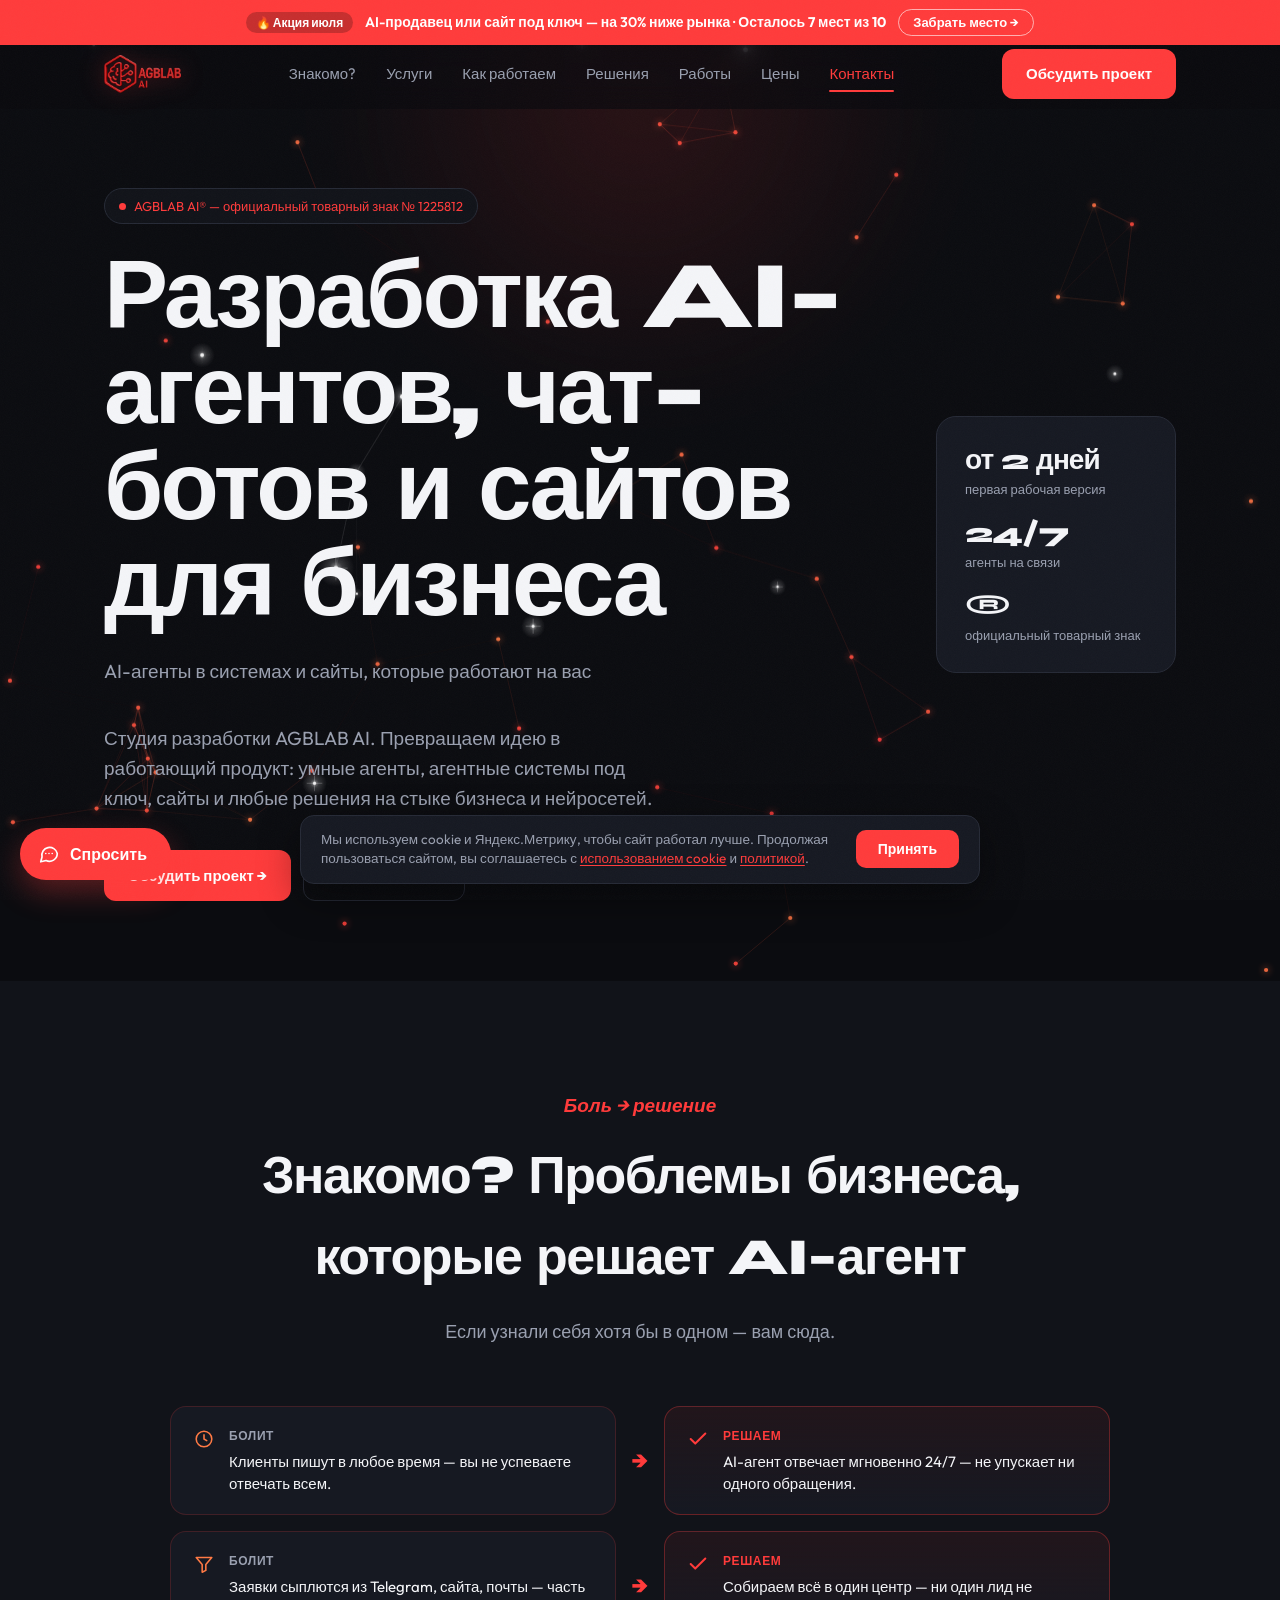
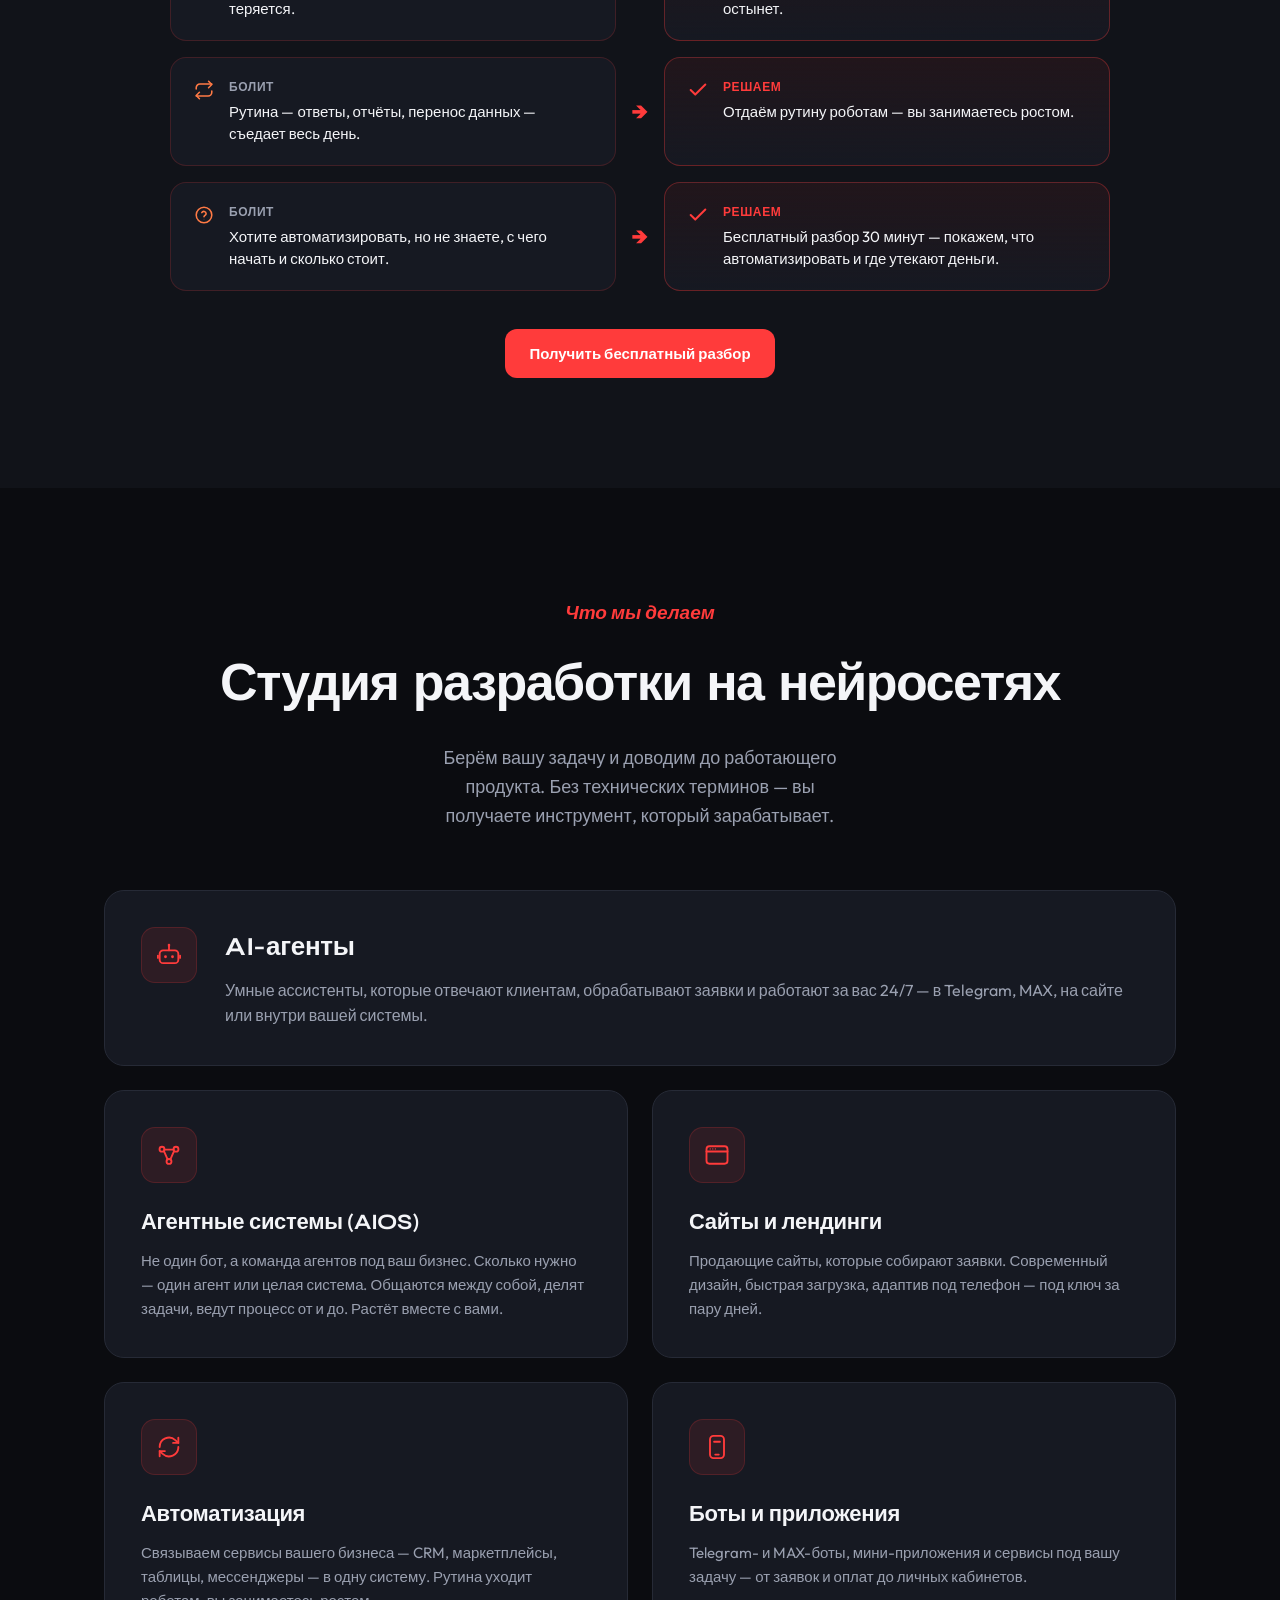
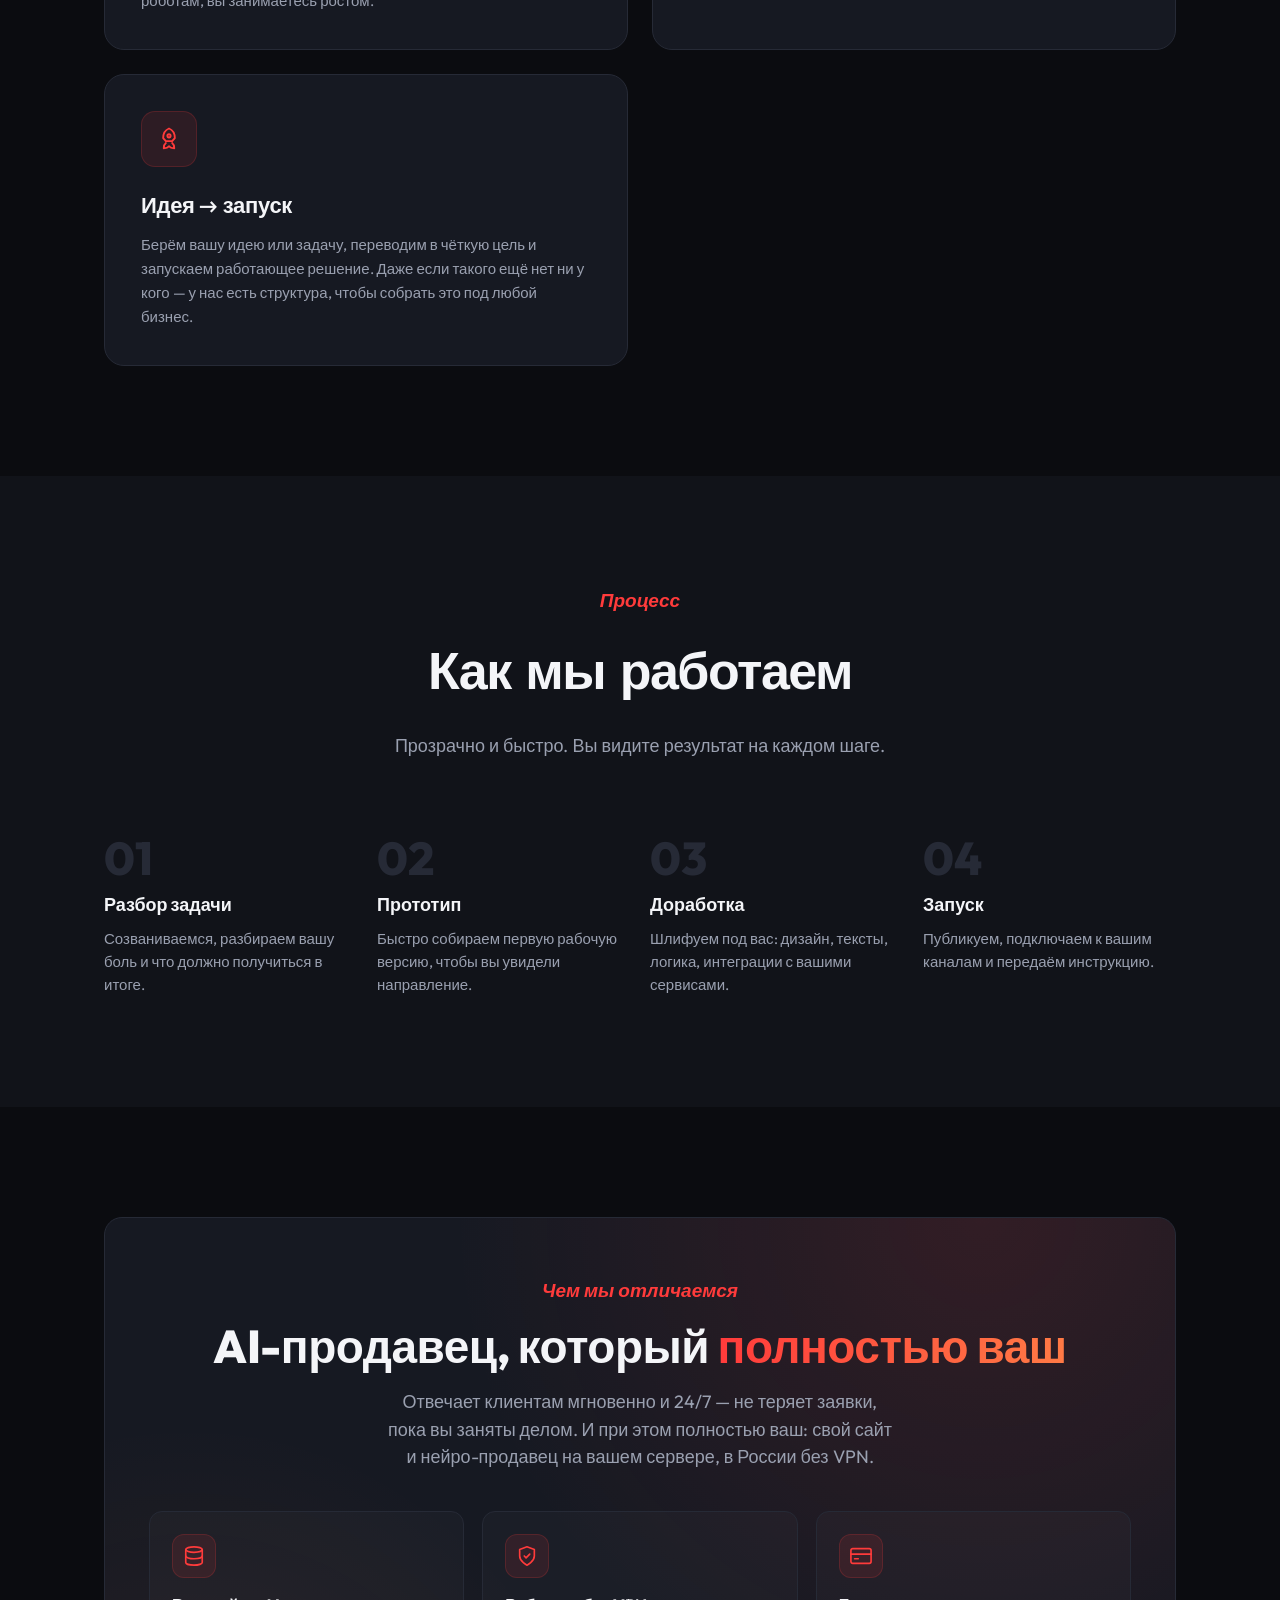
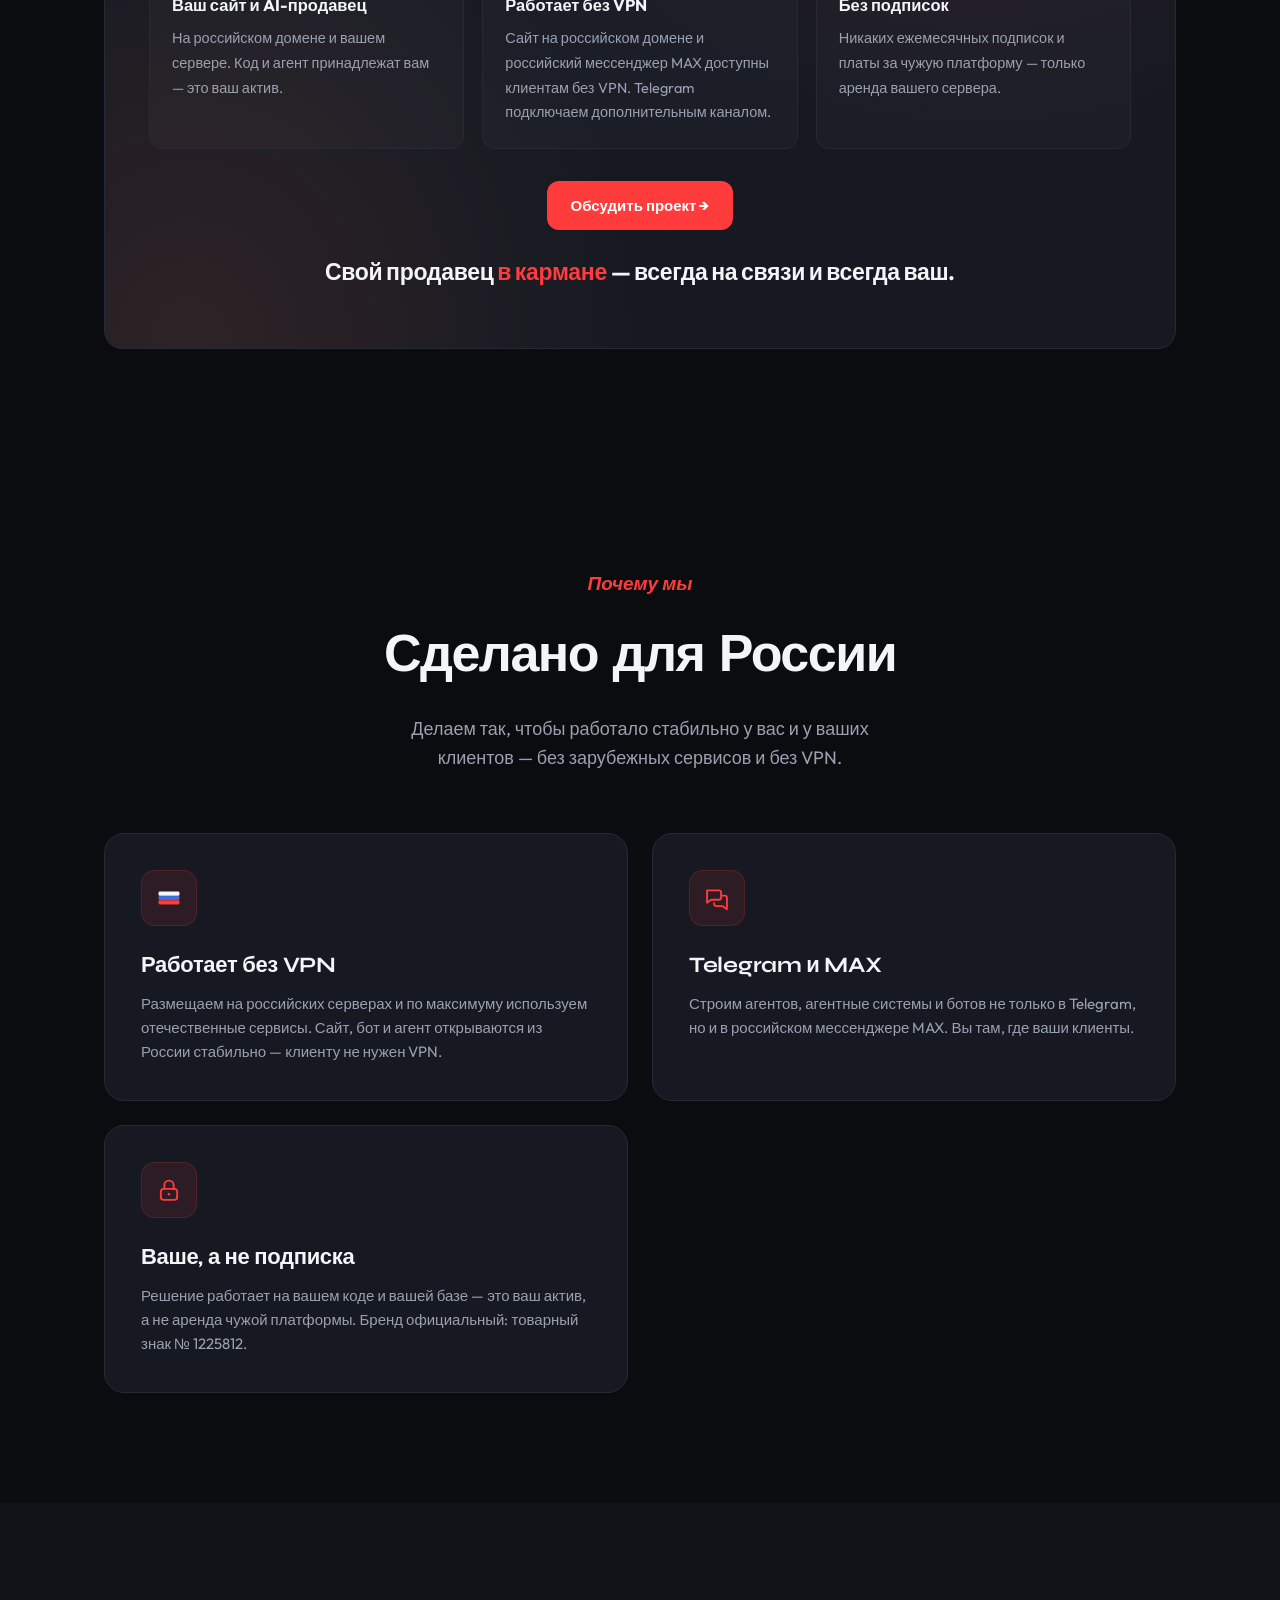
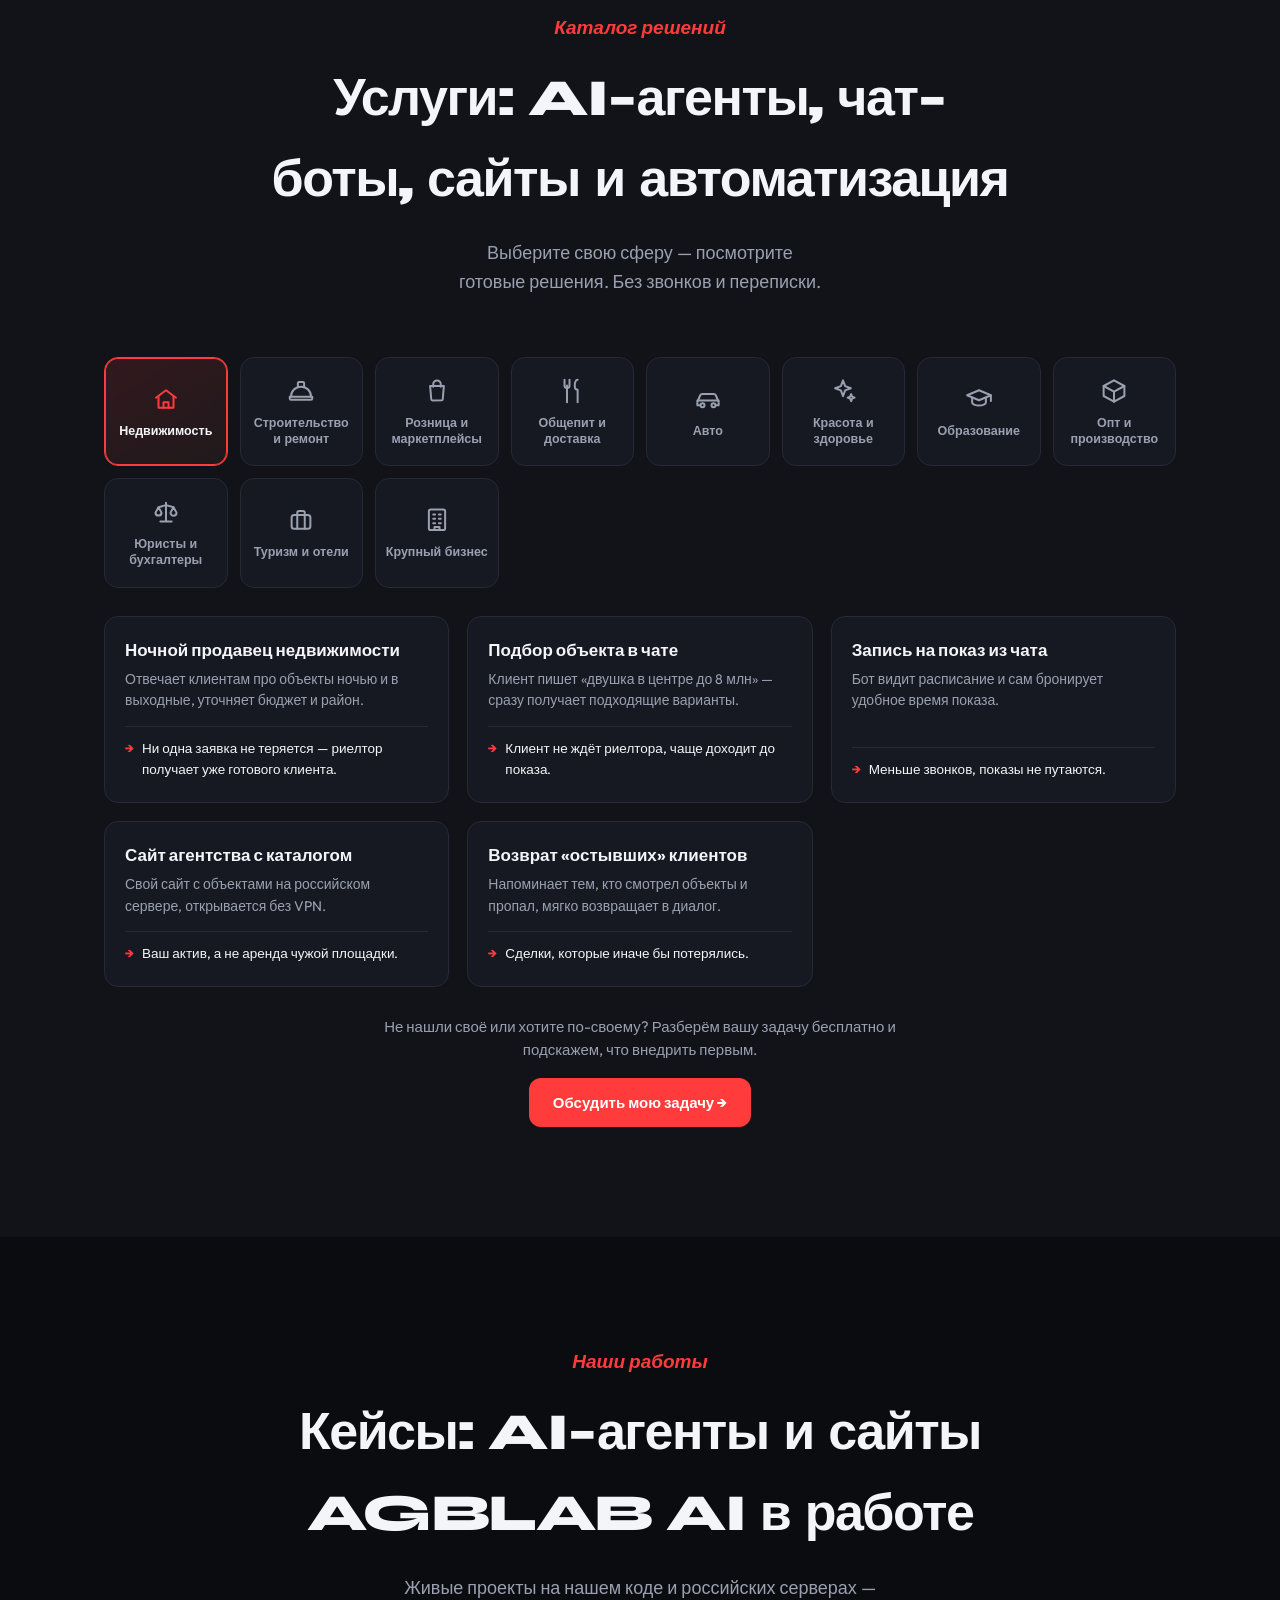
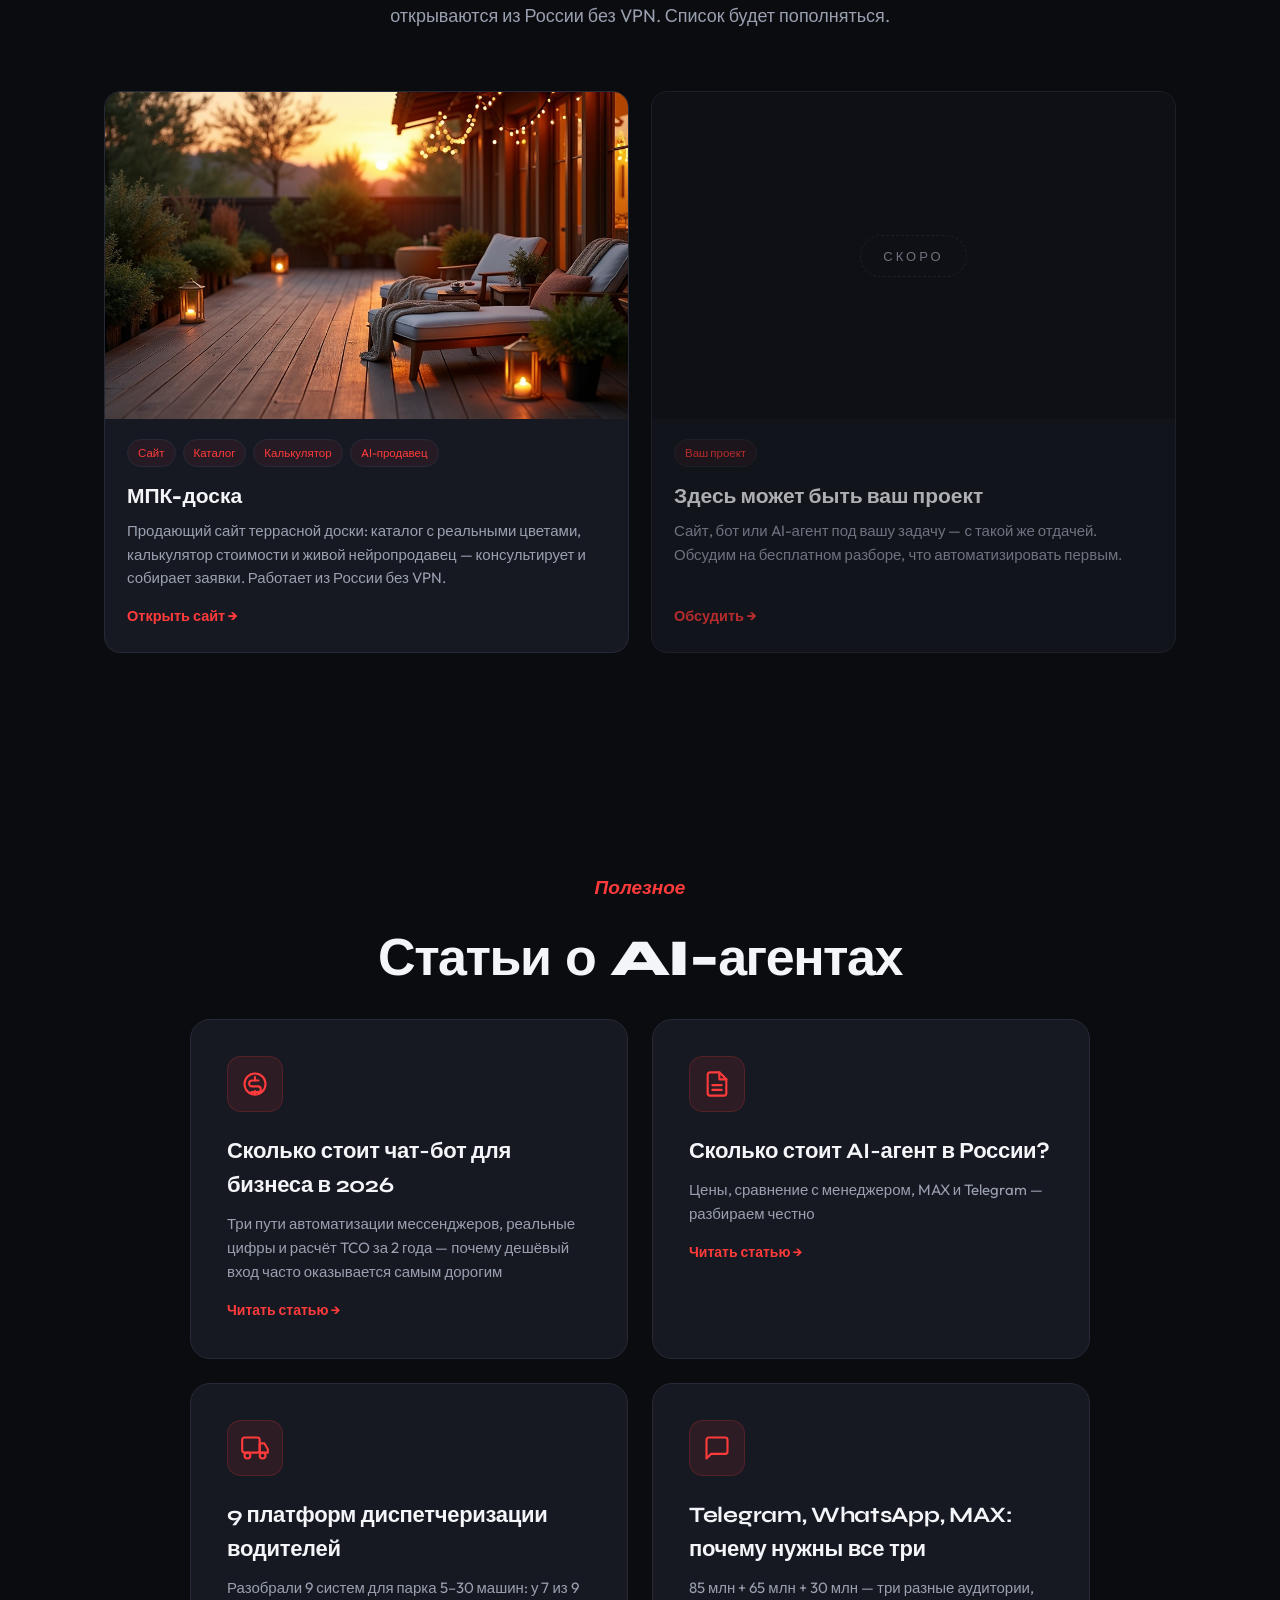
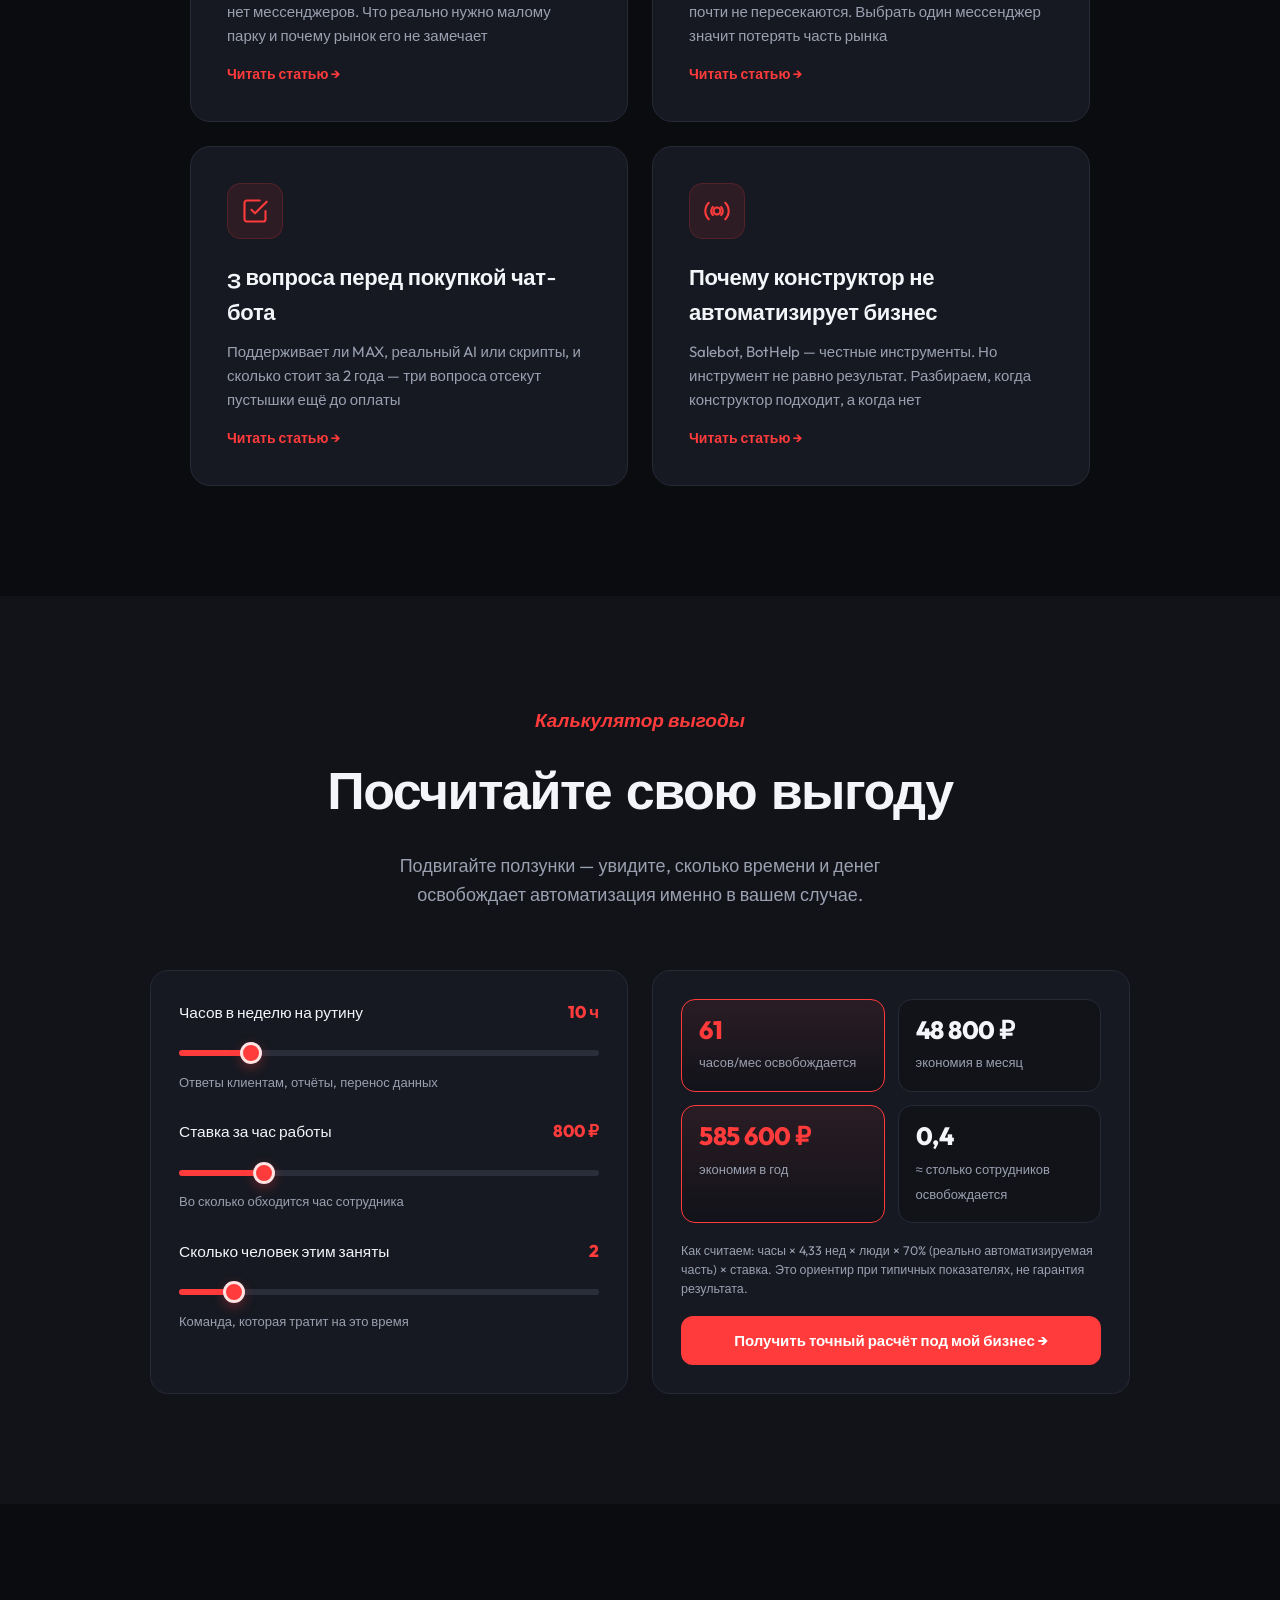
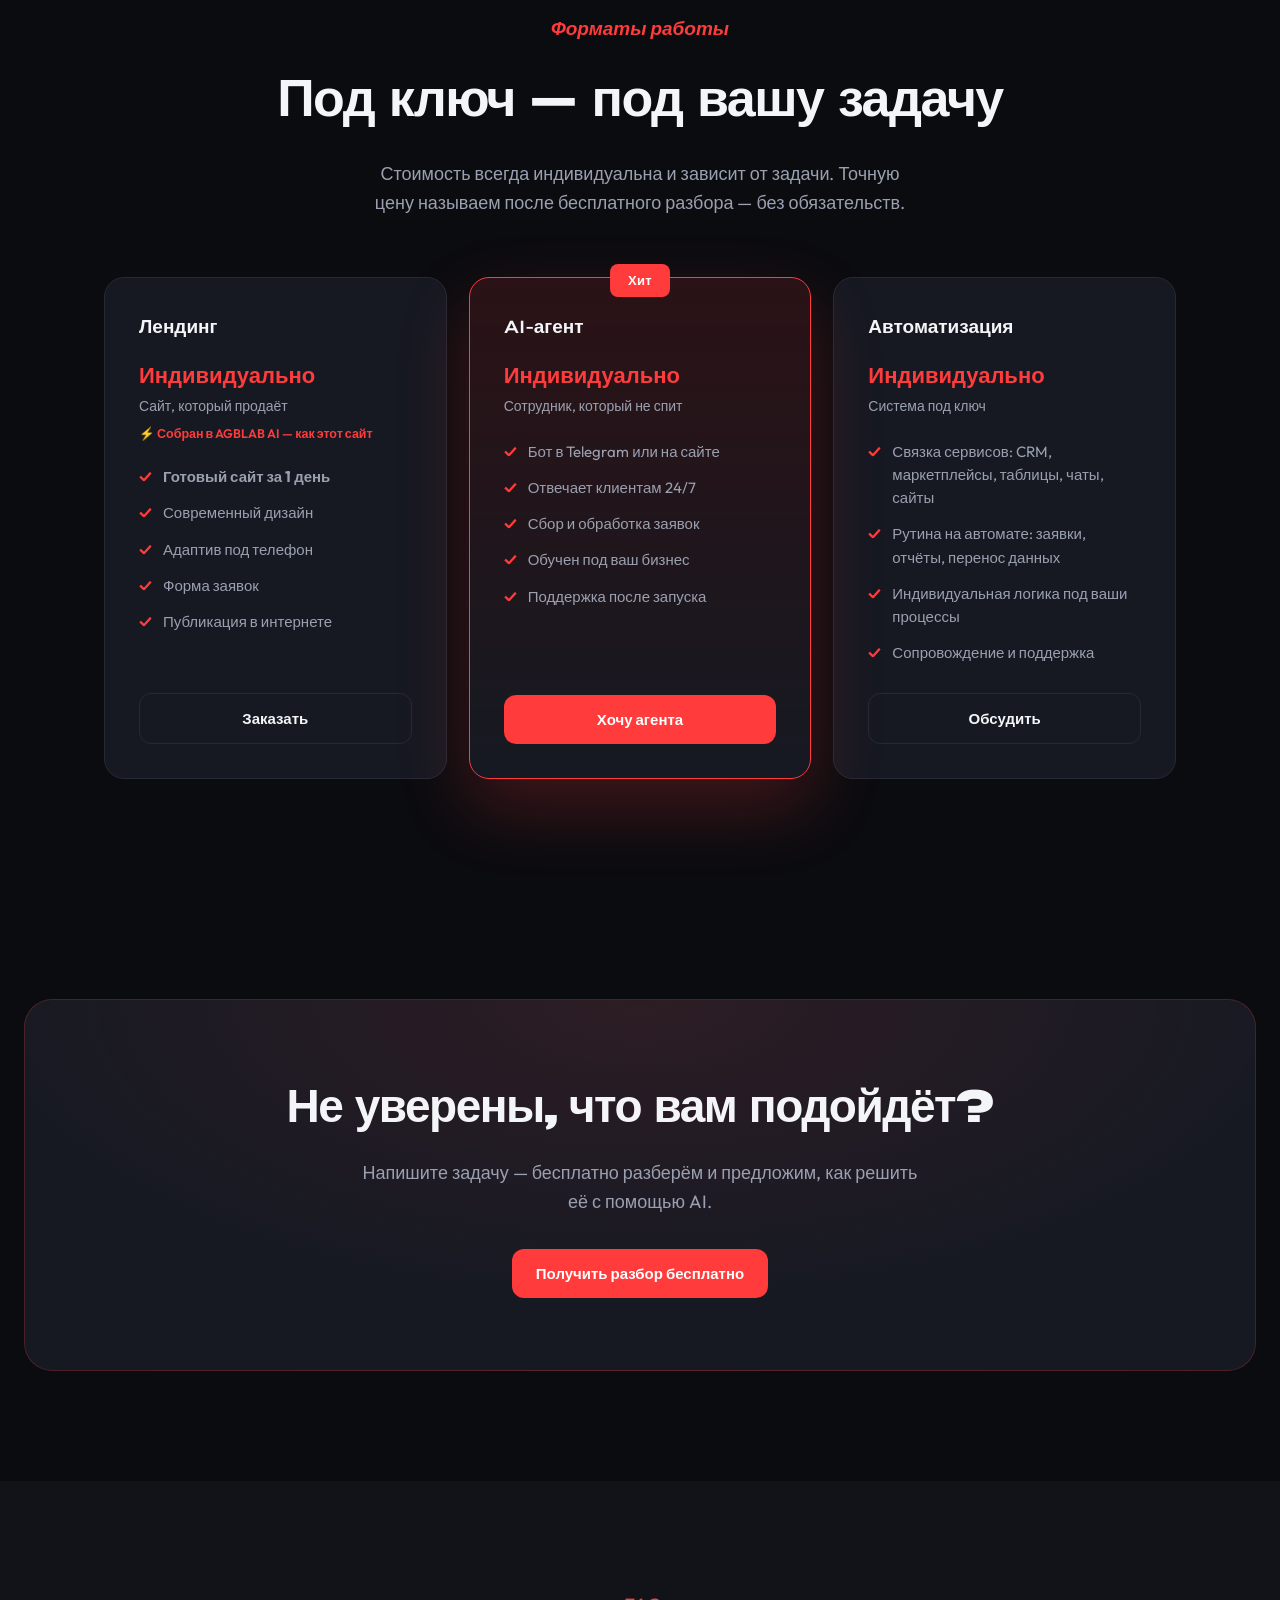
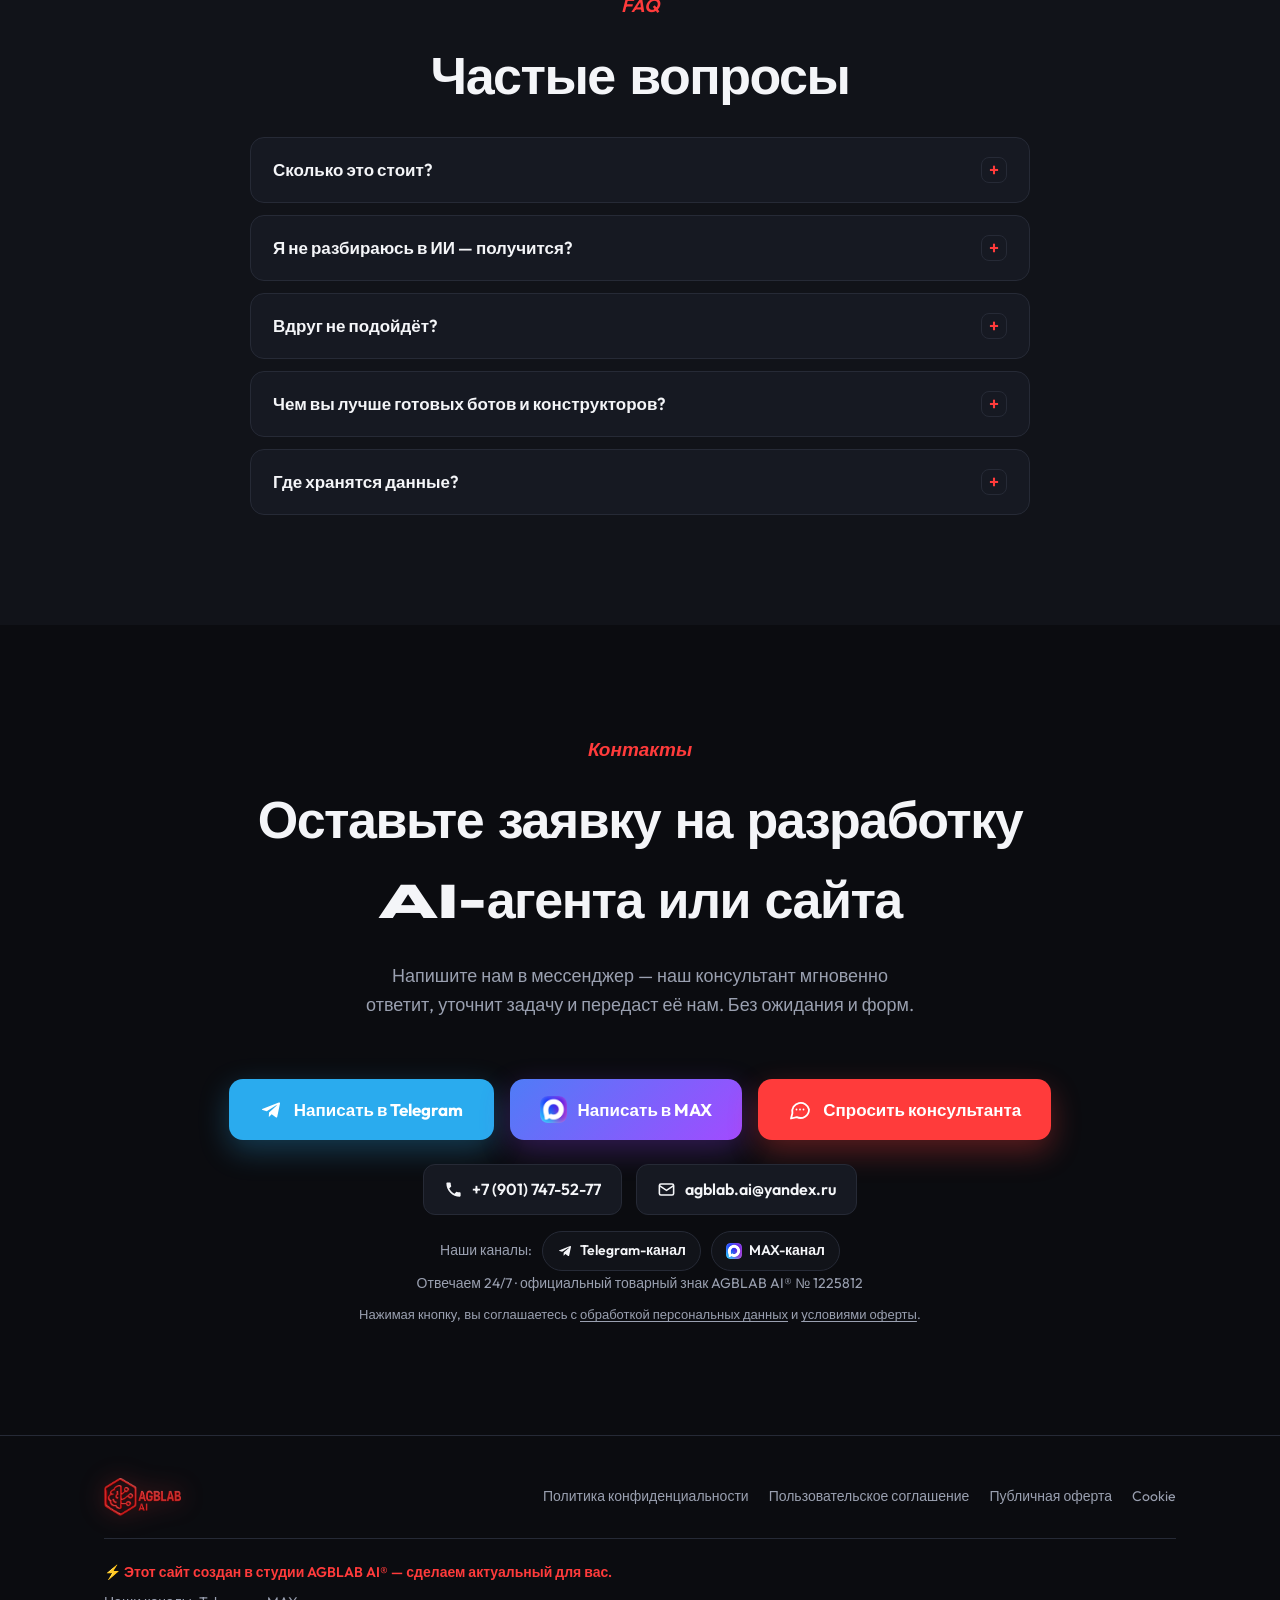
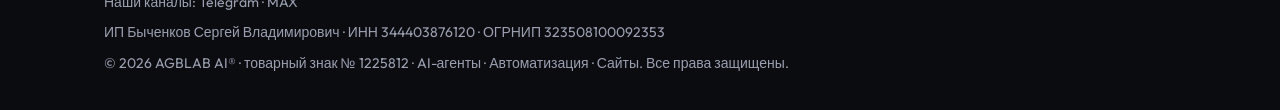
==== commit 66388d44: "Add blog articles 2-5 and update blog section cards Four new SEO articles deployed to /blog/: - 9 пл" ====
--- a/index.html
+++ b/index.html
@@ -723,6 +723,30 @@
         <div class="ico"><svg viewBox="0 0 24 24" fill="none" stroke="currentColor" stroke-width="1.8" stroke-linecap="round" stroke-linejoin="round"><path d="M14 2H6a2 2 0 0 0-2 2v16a2 2 0 0 0 2 2h12a2 2 0 0 0 2-2V8z"/><polyline points="14 2 14 8 20 8"/><line x1="16" y1="13" x2="8" y2="13"/><line x1="16" y1="17" x2="8" y2="17"/></svg></div>
         <h3>Сколько стоит AI-агент в России?</h3>
         <p>Цены, сравнение с менеджером, MAX и Telegram — разбираем честно</p>
+        <div style="margin-top:16px;font-size:14px;color:var(--accent);font-weight:600">Читать статью →</div>
+      </a>
+      <a href="/blog/9-platform-dispetcherizatsii-malyy-park/" class="card" style="display:block">
+        <div class="ico"><svg viewBox="0 0 24 24" fill="none" stroke="currentColor" stroke-width="1.8" stroke-linecap="round" stroke-linejoin="round"><rect x="1" y="3" width="15" height="13" rx="2"/><path d="M16 8h4l3 5v3h-7V8z"/><circle cx="5.5" cy="18.5" r="2.5"/><circle cx="18.5" cy="18.5" r="2.5"/></svg></div>
+        <h3>9 платформ диспетчеризации водителей</h3>
+        <p>Разобрали 9 систем для парка 5–30 машин: у 7 из 9 нет мессенджеров. Что реально нужно малому парку и почему рынок его не замечает</p>
+        <div style="margin-top:16px;font-size:14px;color:var(--accent);font-weight:600">Читать статью →</div>
+      </a>
+      <a href="/blog/messengery-dlya-biznesa-tg-max-whatsapp/" class="card" style="display:block">
+        <div class="ico"><svg viewBox="0 0 24 24" fill="none" stroke="currentColor" stroke-width="1.8" stroke-linecap="round" stroke-linejoin="round"><path d="M21 15a2 2 0 0 1-2 2H7l-4 4V5a2 2 0 0 1 2-2h14a2 2 0 0 1 2 2z"/></svg></div>
+        <h3>Telegram, WhatsApp, MAX: почему нужны все три</h3>
+        <p>85 млн + 65 млн + 30 млн — три разные аудитории, почти не пересекаются. Выбрать один мессенджер значит потерять часть рынка</p>
+        <div style="margin-top:16px;font-size:14px;color:var(--accent);font-weight:600">Читать статью →</div>
+      </a>
+      <a href="/blog/3-voprosa-pered-pokupkoy-chat-bota/" class="card" style="display:block">
+        <div class="ico"><svg viewBox="0 0 24 24" fill="none" stroke="currentColor" stroke-width="1.8" stroke-linecap="round" stroke-linejoin="round"><polyline points="9 11 12 14 22 4"/><path d="M21 12v7a2 2 0 0 1-2 2H5a2 2 0 0 1-2-2V5a2 2 0 0 1 2-2h11"/></svg></div>
+        <h3>3 вопроса перед покупкой чат-бота</h3>
+        <p>Поддерживает ли MAX, реальный AI или скрипты, и сколько стоит за 2 года — три вопроса отсекут пустышки ещё до оплаты</p>
+        <div style="margin-top:16px;font-size:14px;color:var(--accent);font-weight:600">Читать статью →</div>
+      </a>
+      <a href="/blog/pochemu-konstruktor-ne-avtomatiziruet-biznes/" class="card" style="display:block">
+        <div class="ico"><svg viewBox="0 0 24 24" fill="none" stroke="currentColor" stroke-width="1.8" stroke-linecap="round" stroke-linejoin="round"><circle cx="12" cy="12" r="3"/><path d="M19.07 4.93a10 10 0 0 1 0 14.14M4.93 4.93a10 10 0 0 0 0 14.14"/><path d="M15.54 8.46a5 5 0 0 1 0 7.07M8.46 8.46a5 5 0 0 0 0 7.07"/></svg></div>
+        <h3>Почему конструктор не автоматизирует бизнес</h3>
+        <p>Salebot, BotHelp — честные инструменты. Но инструмент не равно результат. Разбираем, когда конструктор подходит, а когда нет</p>
         <div style="margin-top:16px;font-size:14px;color:var(--accent);font-weight:600">Читать статью →</div>
       </a>
     </div>
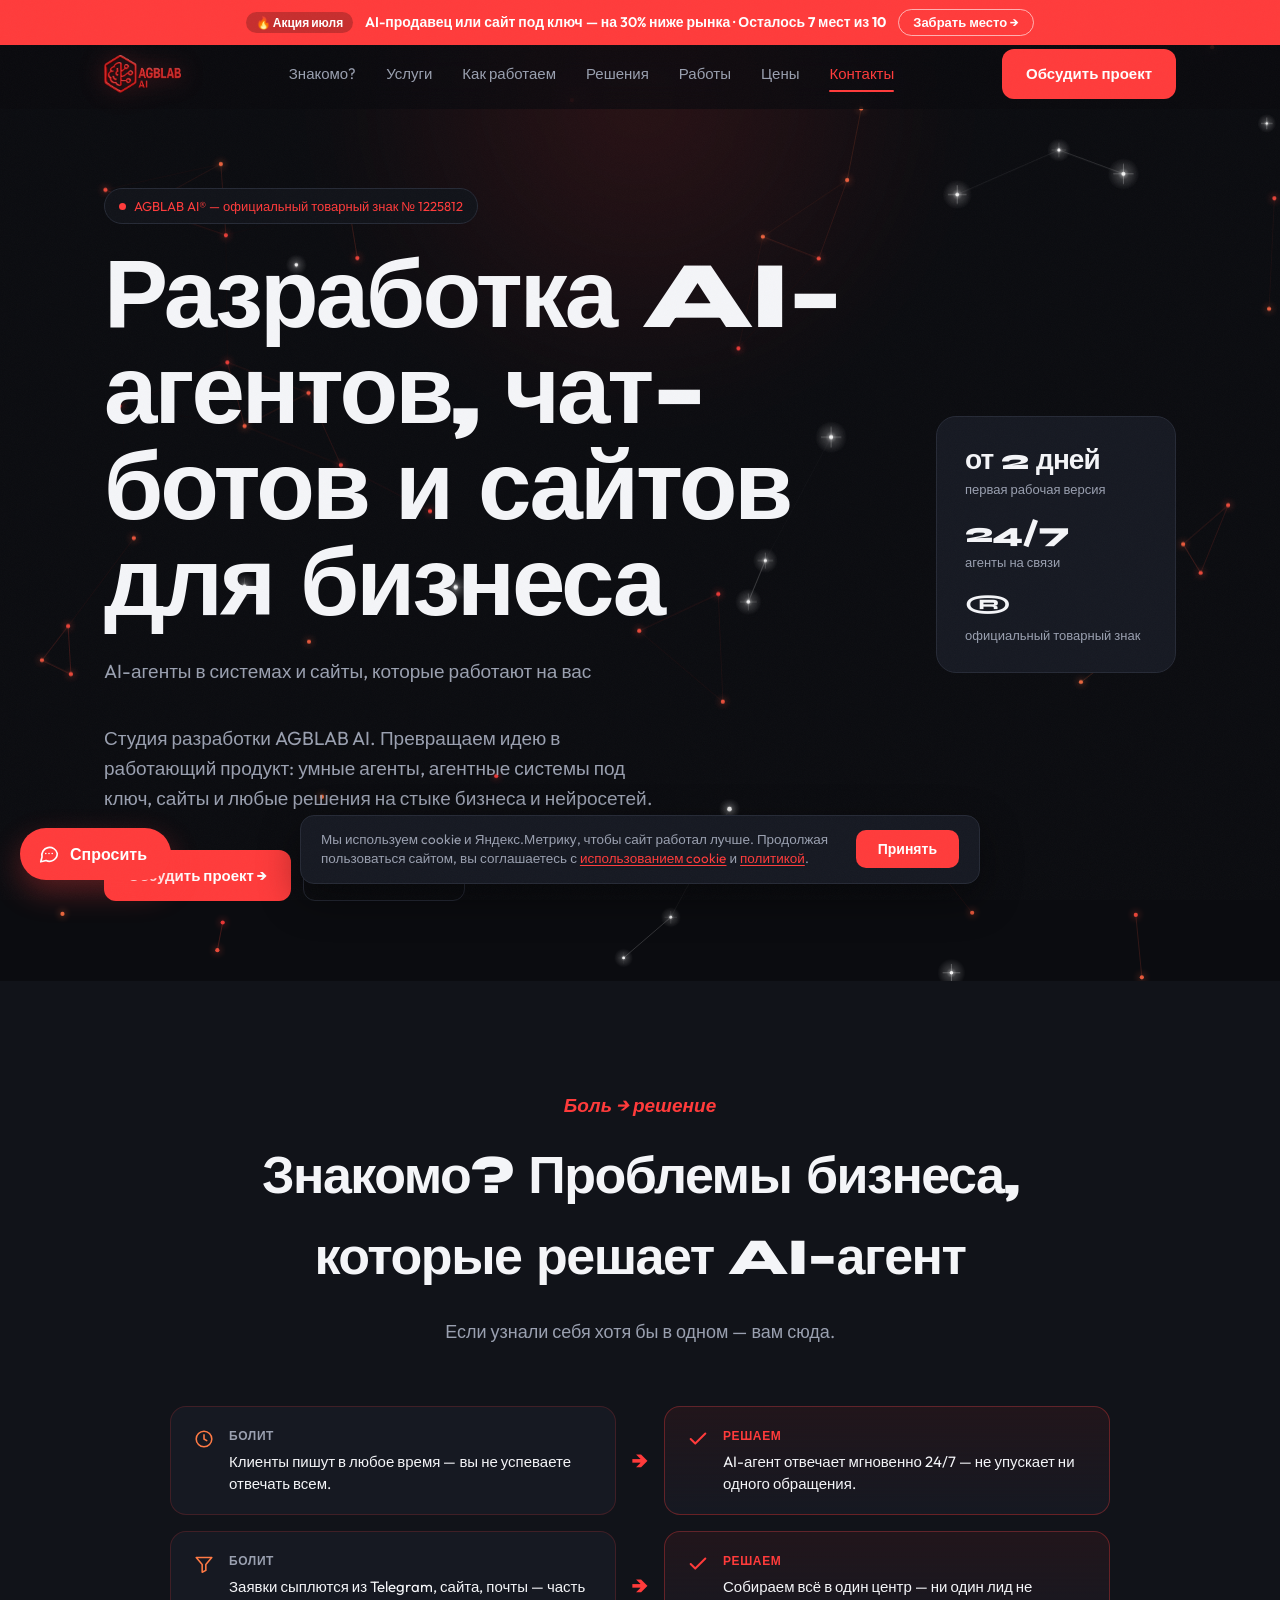
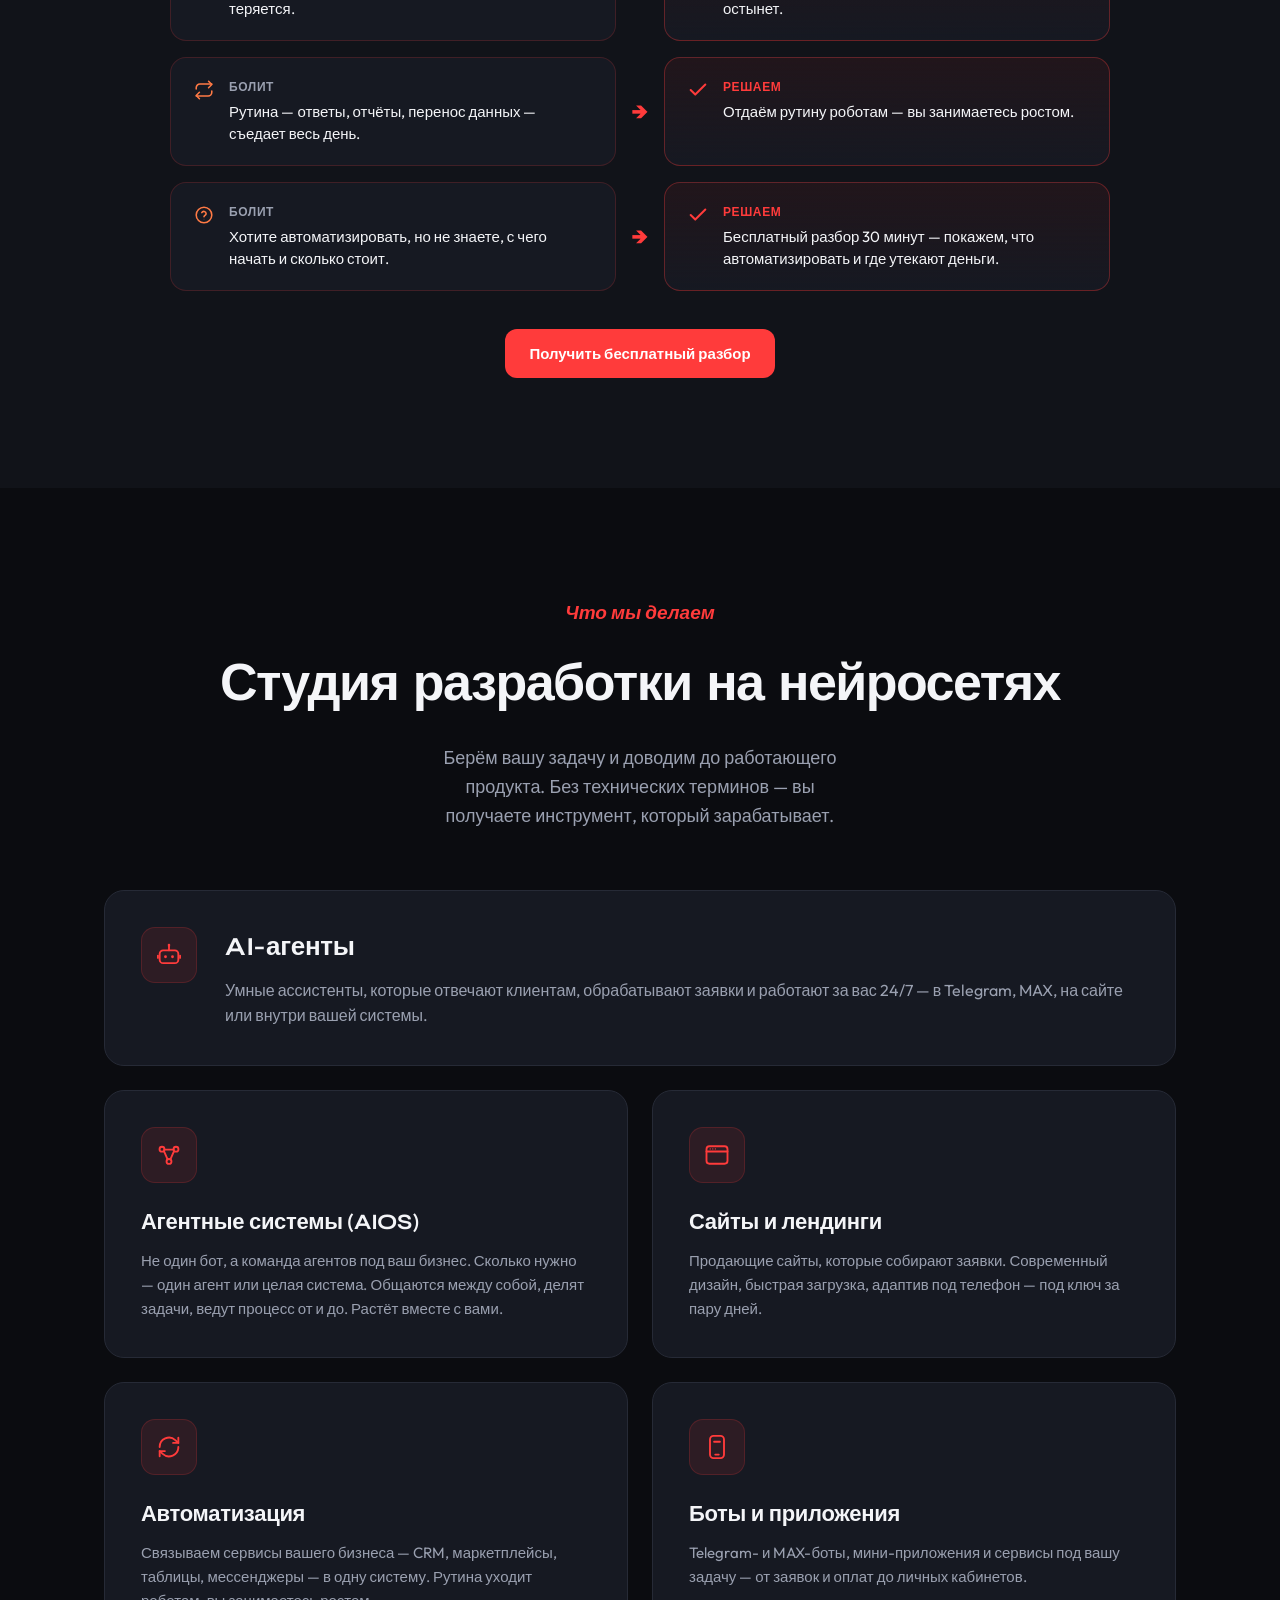
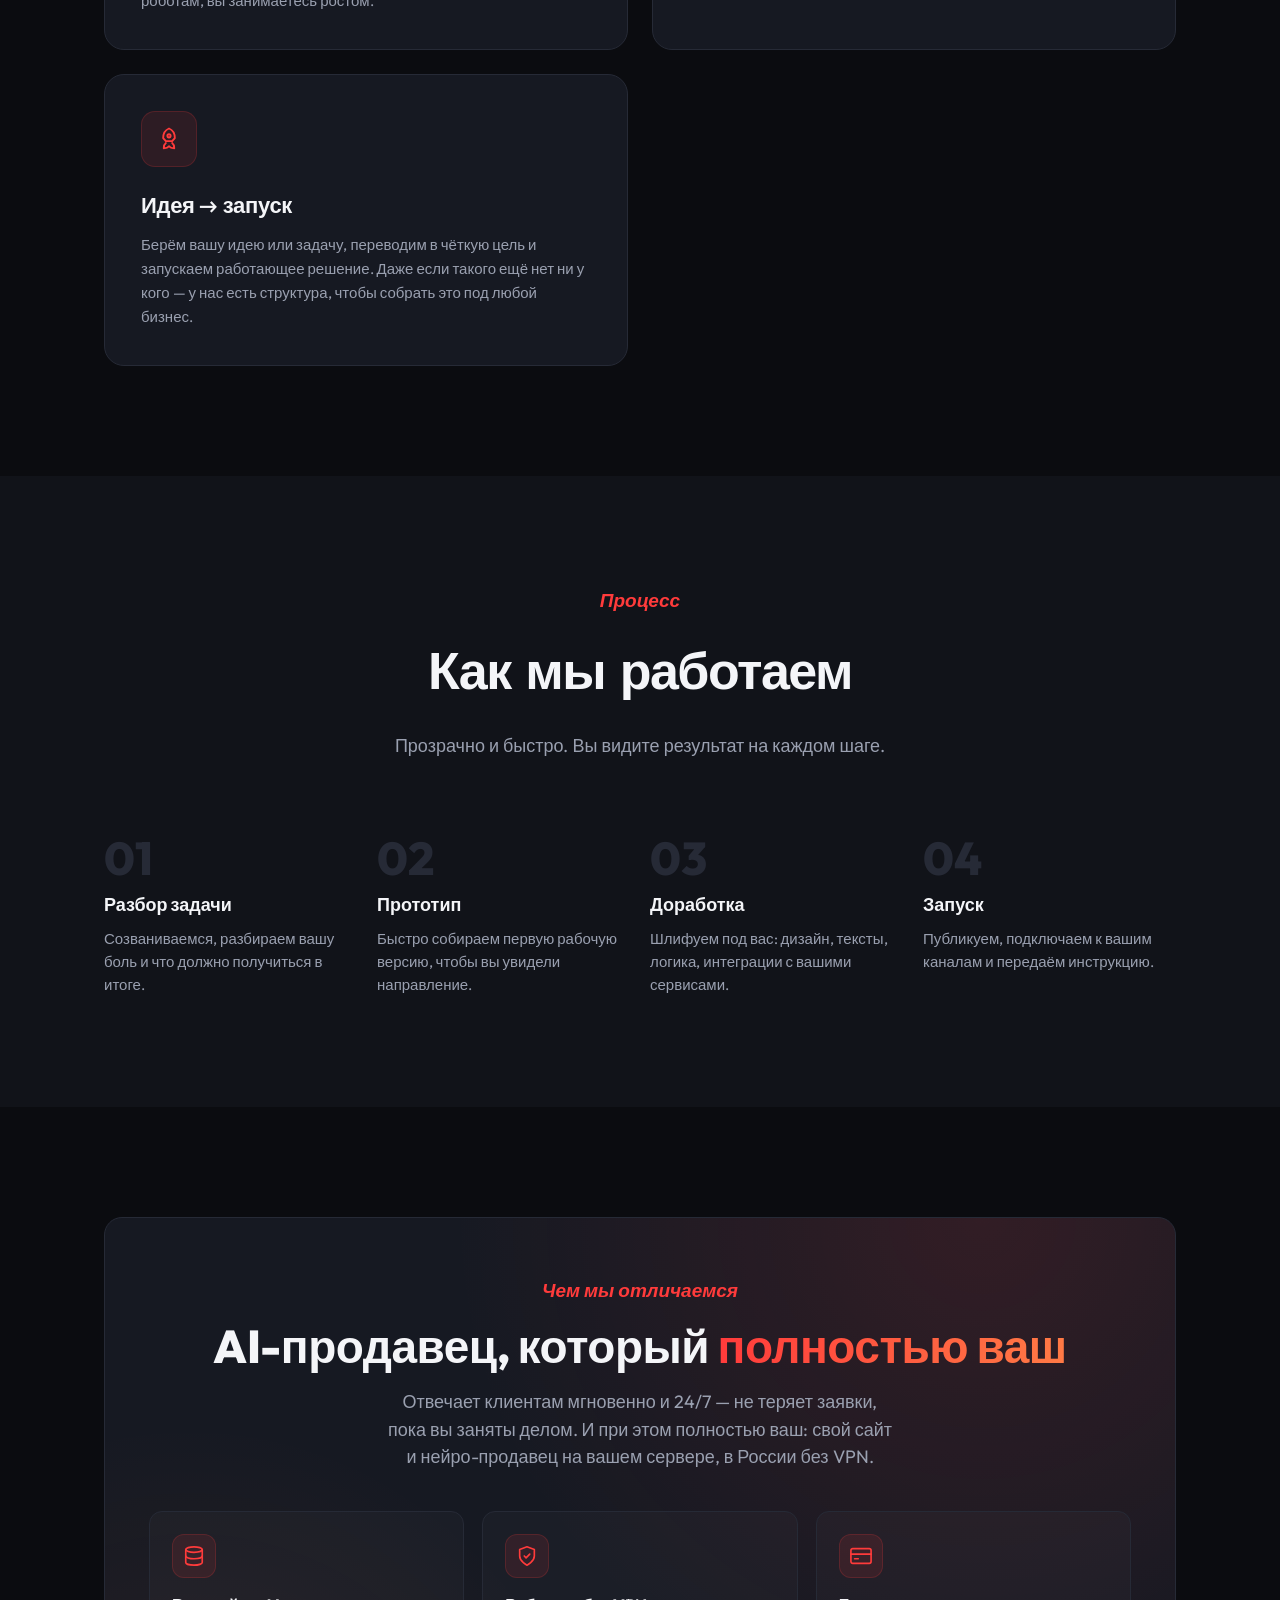
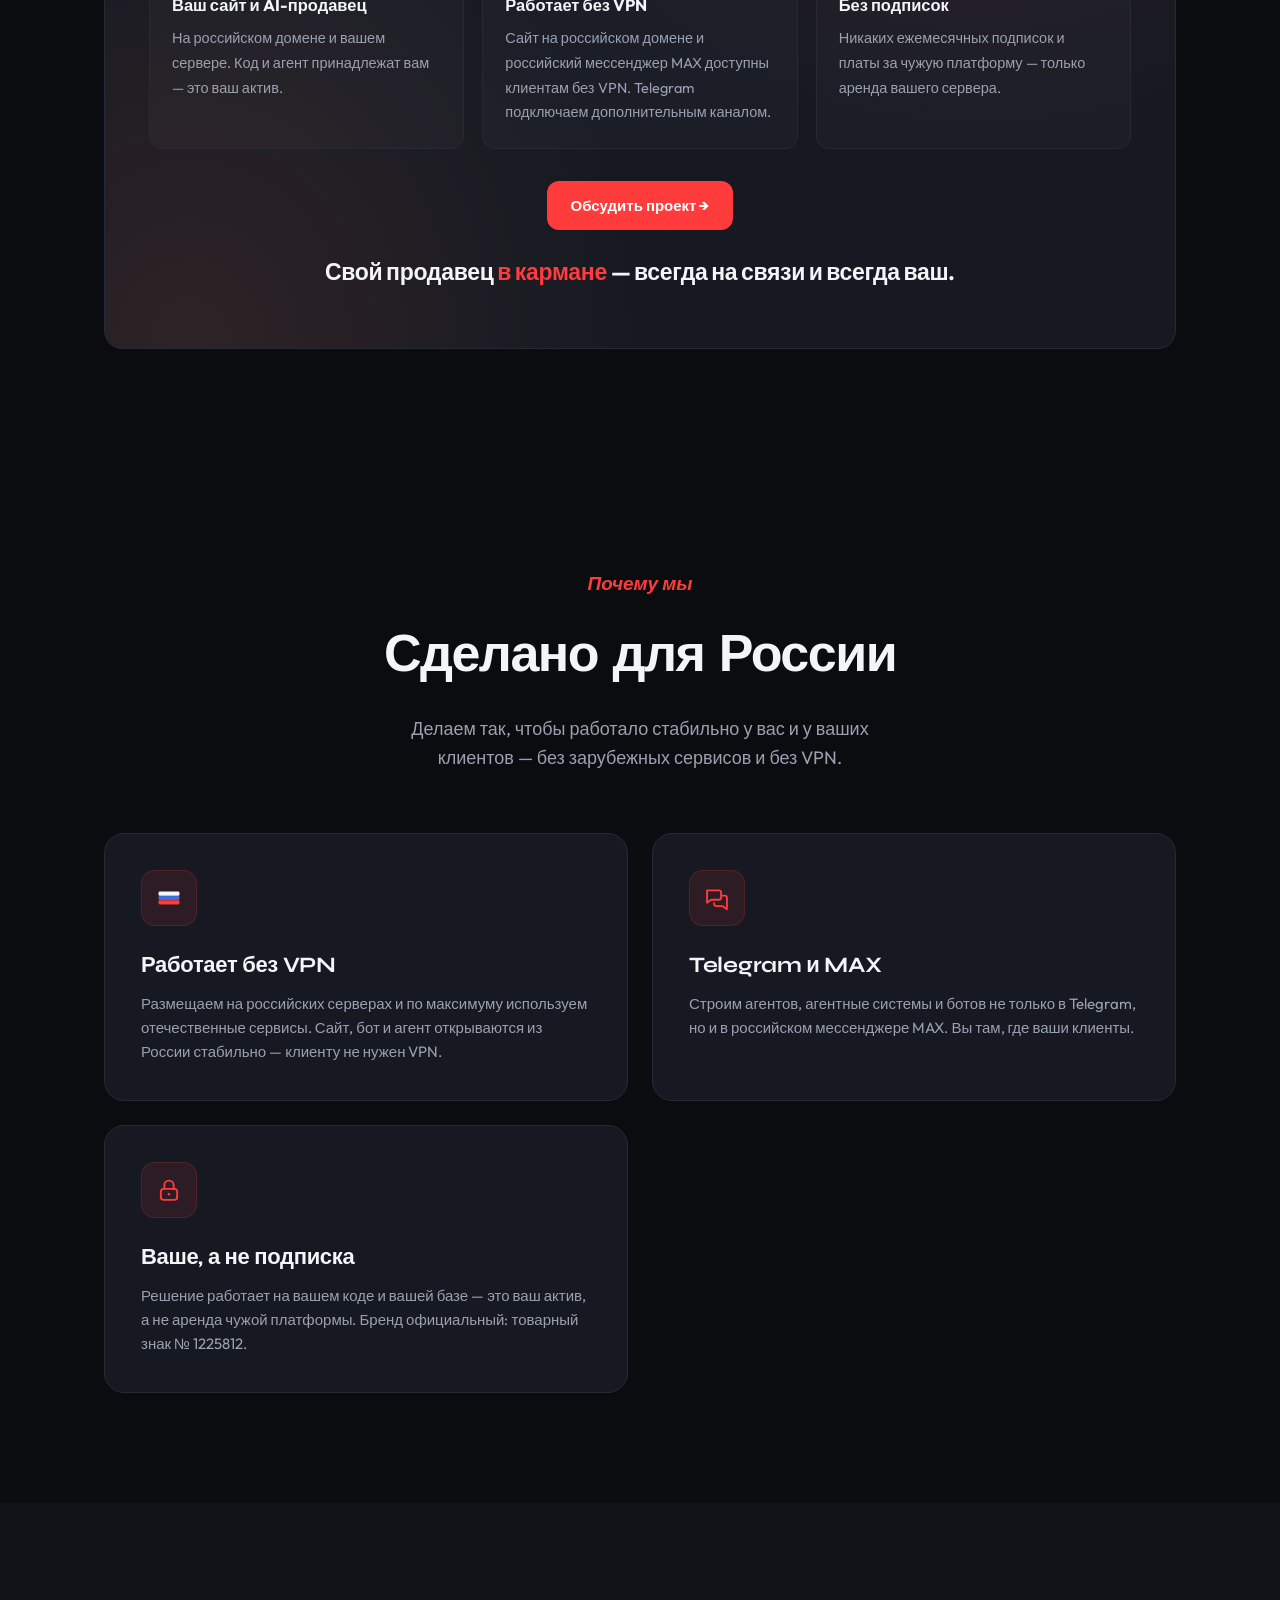
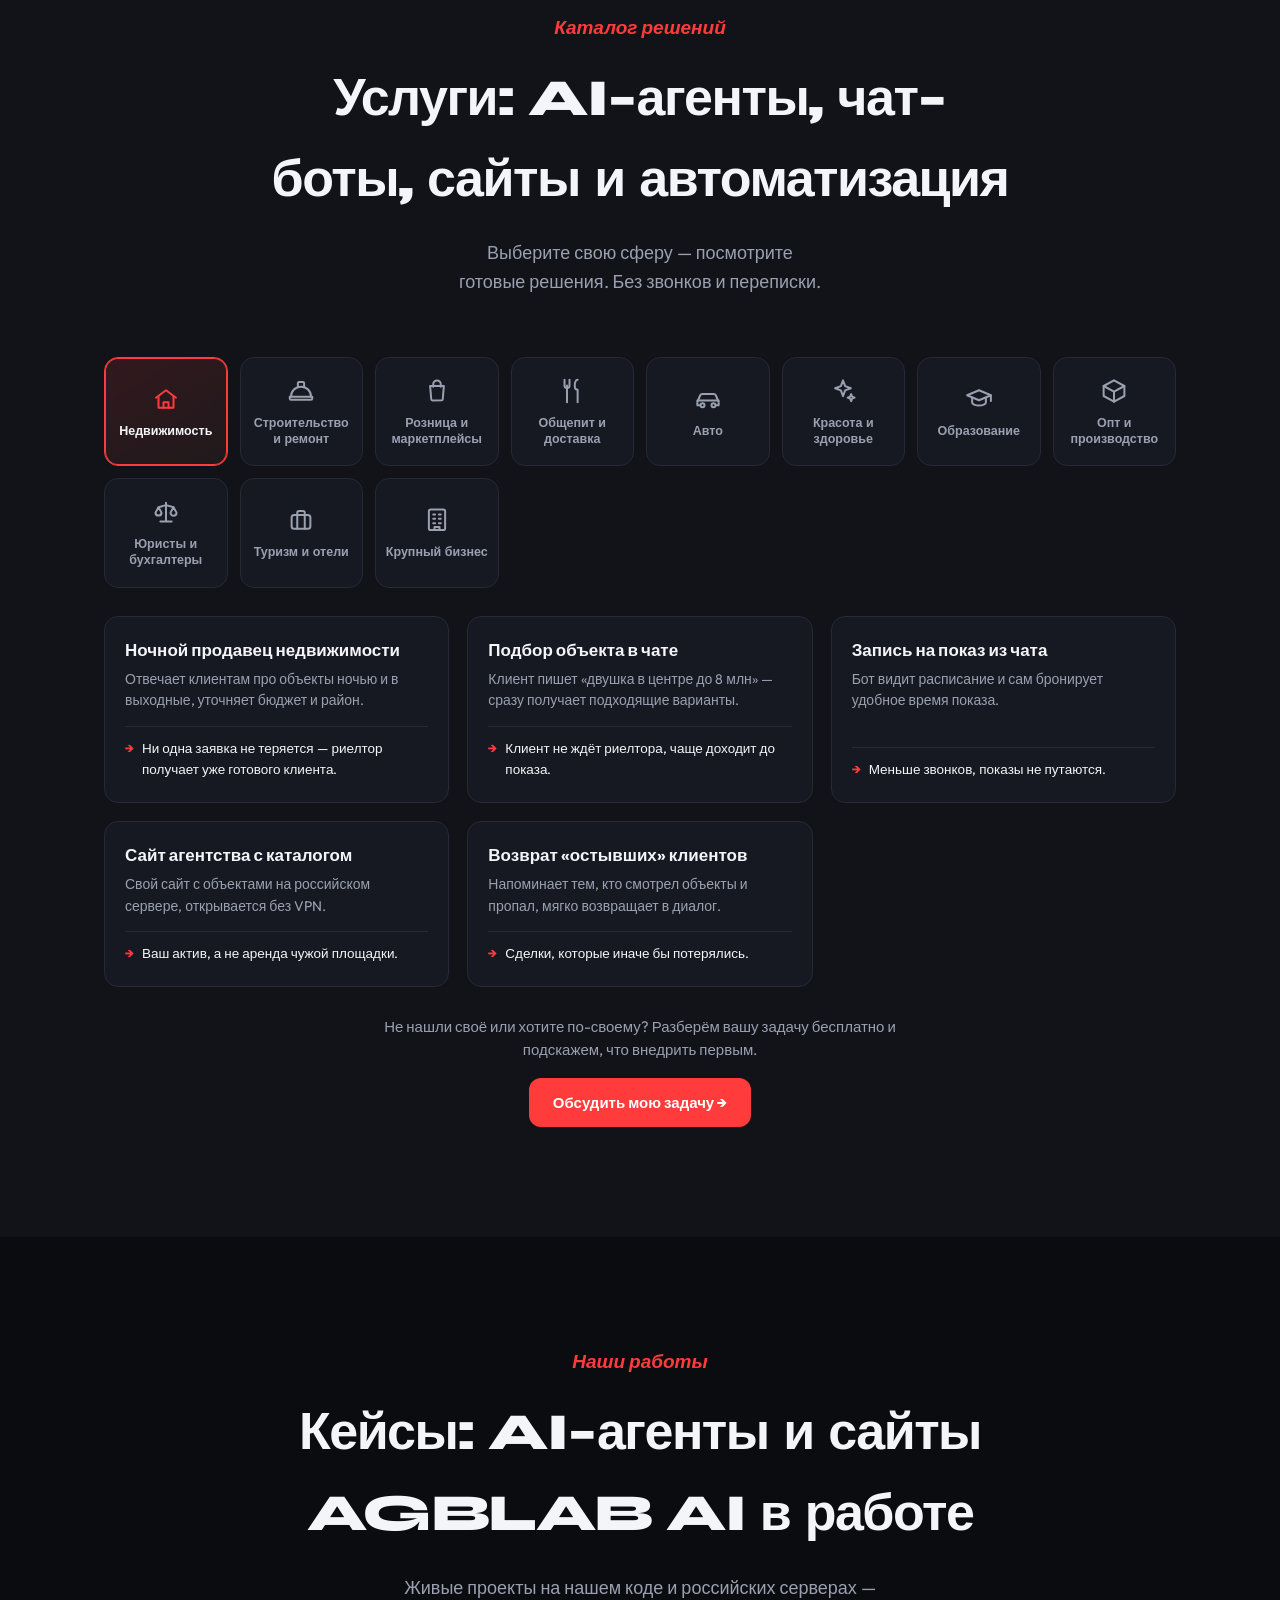
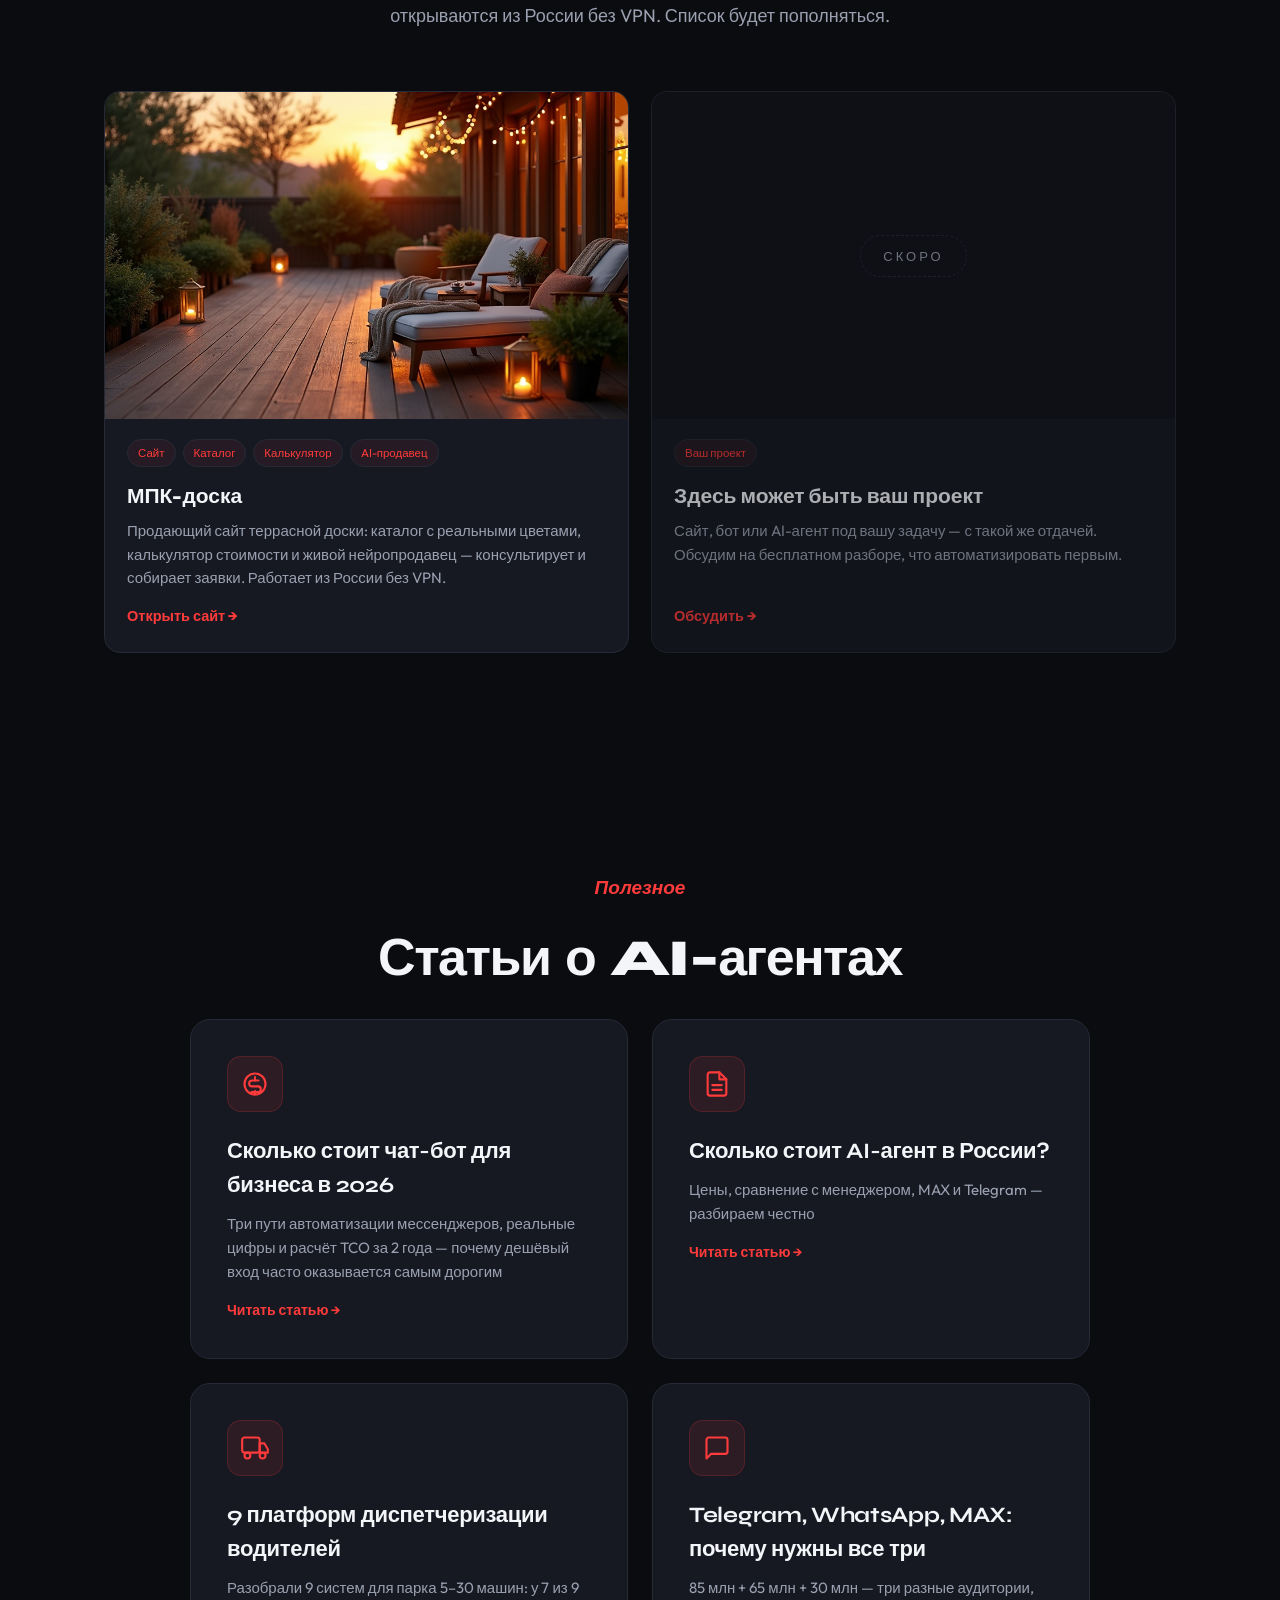
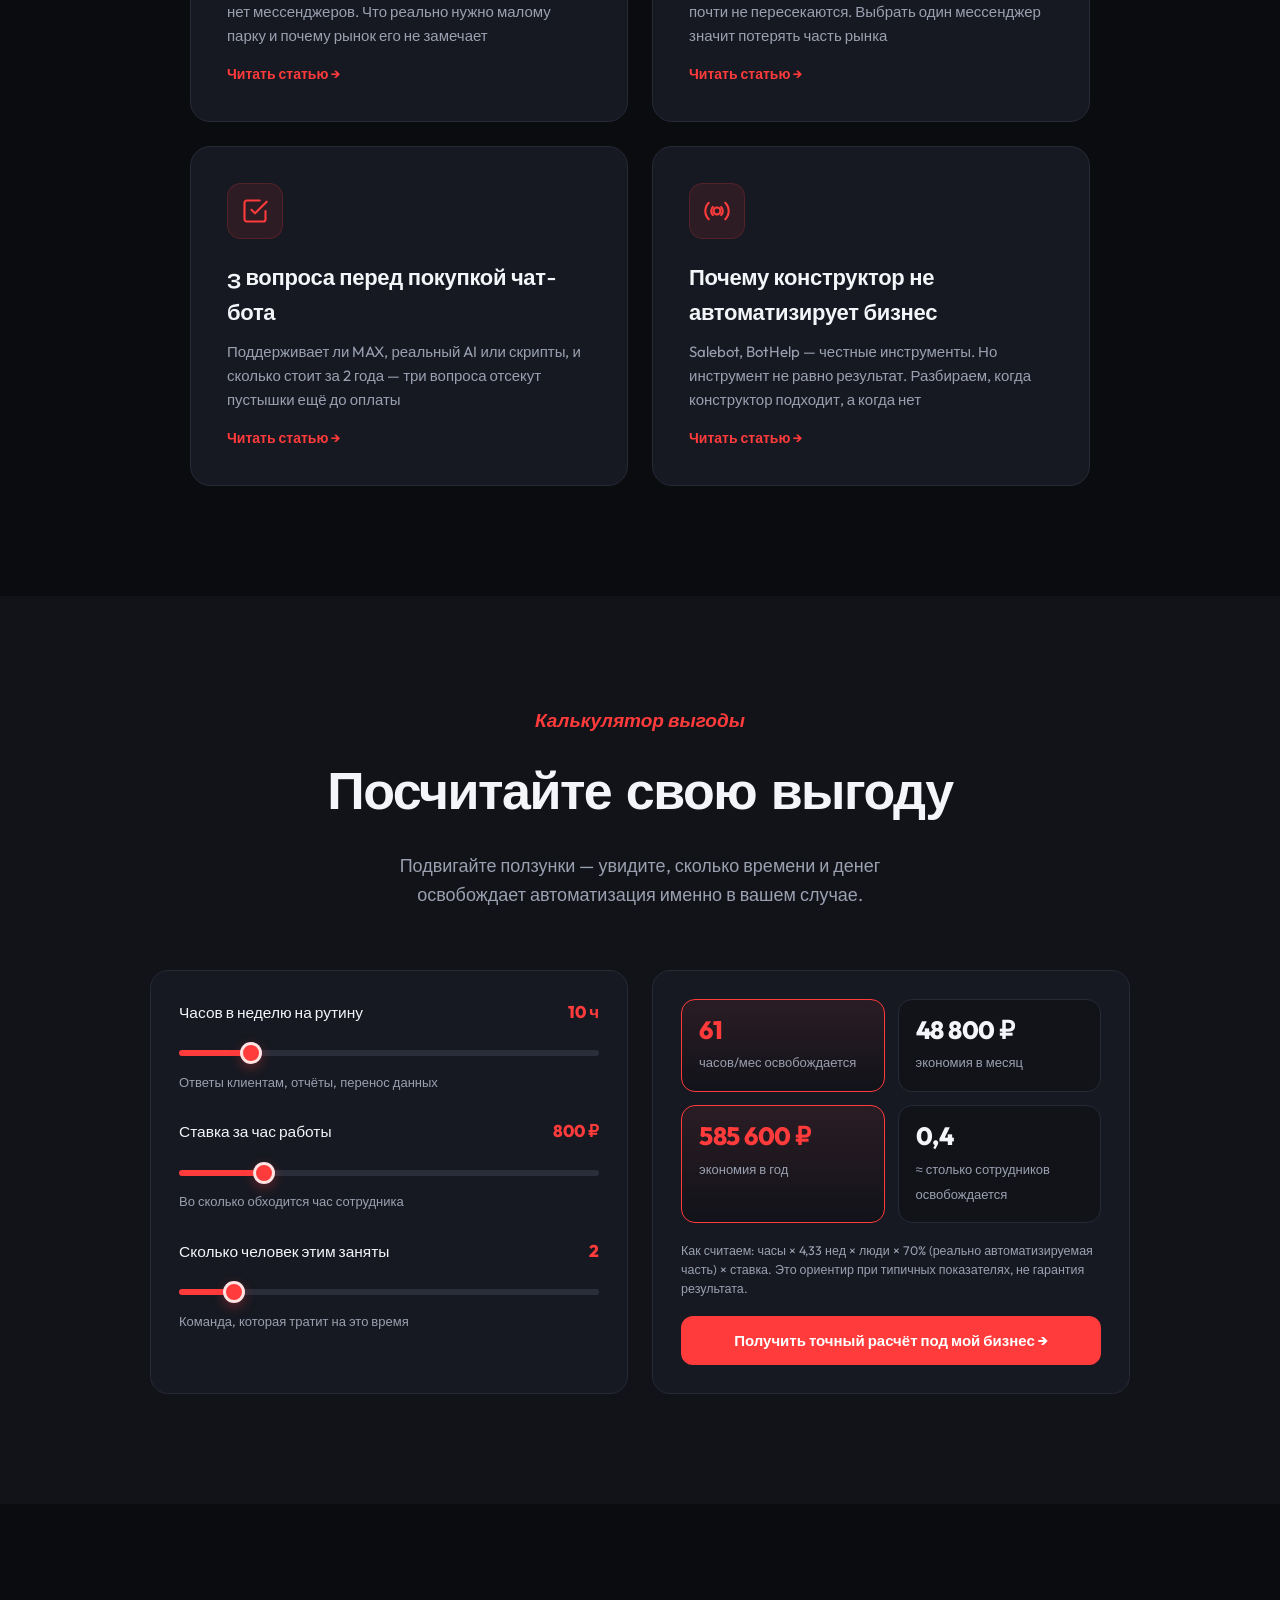
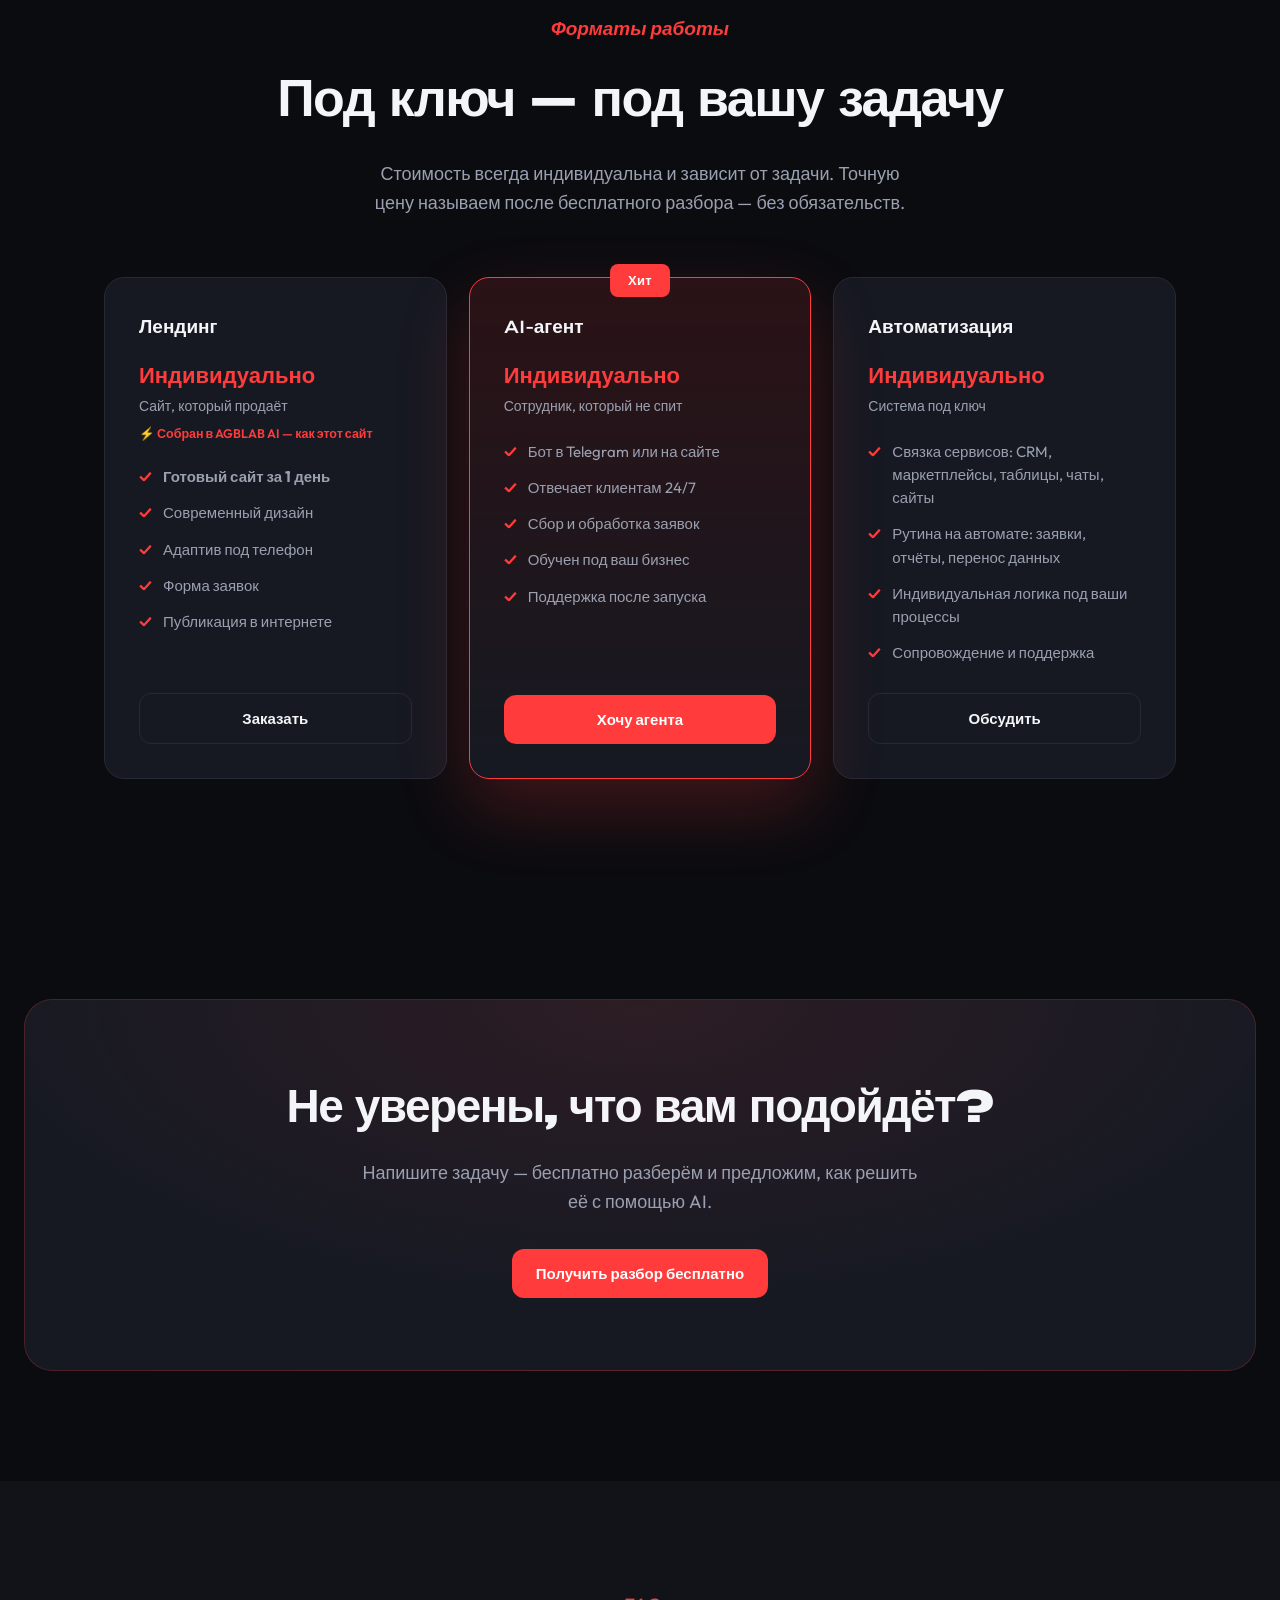
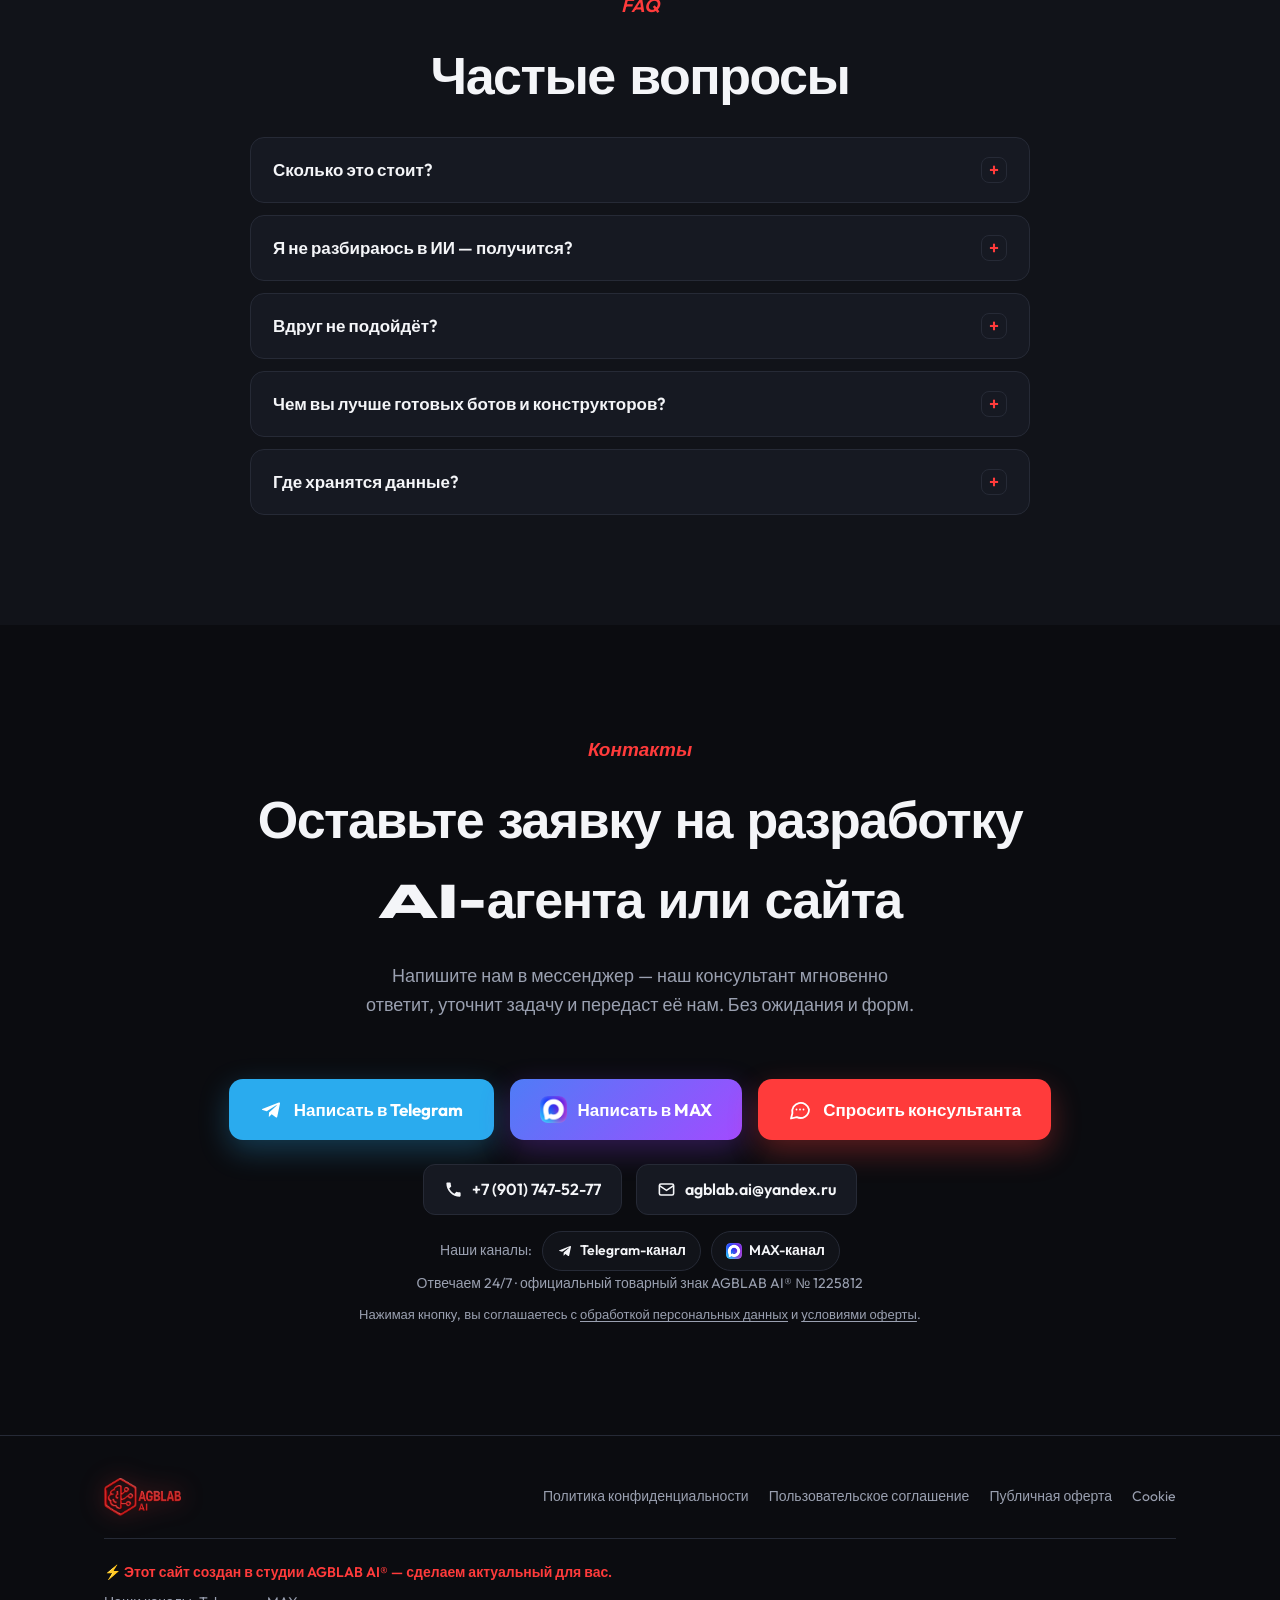
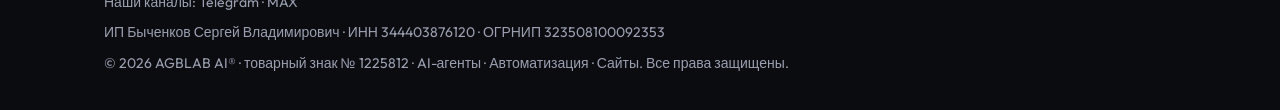
==== commit f35e1748: "catalog: Авто→proposals index, Строительство→drivers proposal" ====
--- a/index.html
+++ b/index.html
@@ -995,7 +995,7 @@
   {t:'Сайт агентства с каталогом',d:'Свой сайт с объектами на российском сервере, открывается без VPN.',b:'Ваш актив, а не аренда чужой площадки.'},
   {t:'Возврат «остывших» клиентов',d:'Напоминает тем, кто смотрел объекты и пропал, мягко возвращает в диалог.',b:'Сделки, которые иначе бы потерялись.'}
  ]},
- {name:'Строительство и ремонт',items:[
+ {name:'Строительство и ремонт',proposal:'/proposals/drivers.html',items:[
   {t:'Смета прямо в чате за минуту',d:'Клиент описывает работы — сразу видит ориентир стоимости, не дожидаясь менеджера.',b:'Честная цифра сразу — клиент не уходит к конкуренту.'},
   {t:'Продавец материалов 24/7',d:'Консультирует и считает прямо на сайте. Живой пример — наш сайт mpk-doska.ru.',b:'Продаёт, пока вы на объекте.'},
   {t:'Заявка с объекта без потерь',d:'Бот собирает адрес, работы, сроки и бюджет в одну аккуратную заявку.',b:'Расчёт готов за пару минут, ничего не упущено.'},
@@ -1016,7 +1016,7 @@
   {t:'Программа лояльности в чате',d:'Баллы без пластиковых карт, бот сам напоминает про скидку.',b:'Гости возвращаются чаще.'},
   {t:'Статусы и напоминания',d:'«Заказ готовится», «курьер в пути» — клиент в курсе без звонков.',b:'Меньше звонков «где мой заказ».'}
  ]},
- {name:'Авто',proposal:'/proposals/autoservice.html',items:[
+ {name:'Авто',proposal:'/proposals/',items:[
   {t:'Запись на сервис в чате',d:'Бот предлагает свободное время механиков и сразу бронирует.',b:'Половину звонков можно не принимать.'},
   {t:'Напоминание о ТО',d:'По марке и пробегу зовёт клиента на обслуживание вовремя.',b:'Стабильный поток, машины не «теряются».'},
   {t:'Продавец автосалона 24/7',d:'Цена, комплектация, тест-драйв, заявка на кредит — даже ночью.',b:'Менеджер встречает уже готового покупателя.'},
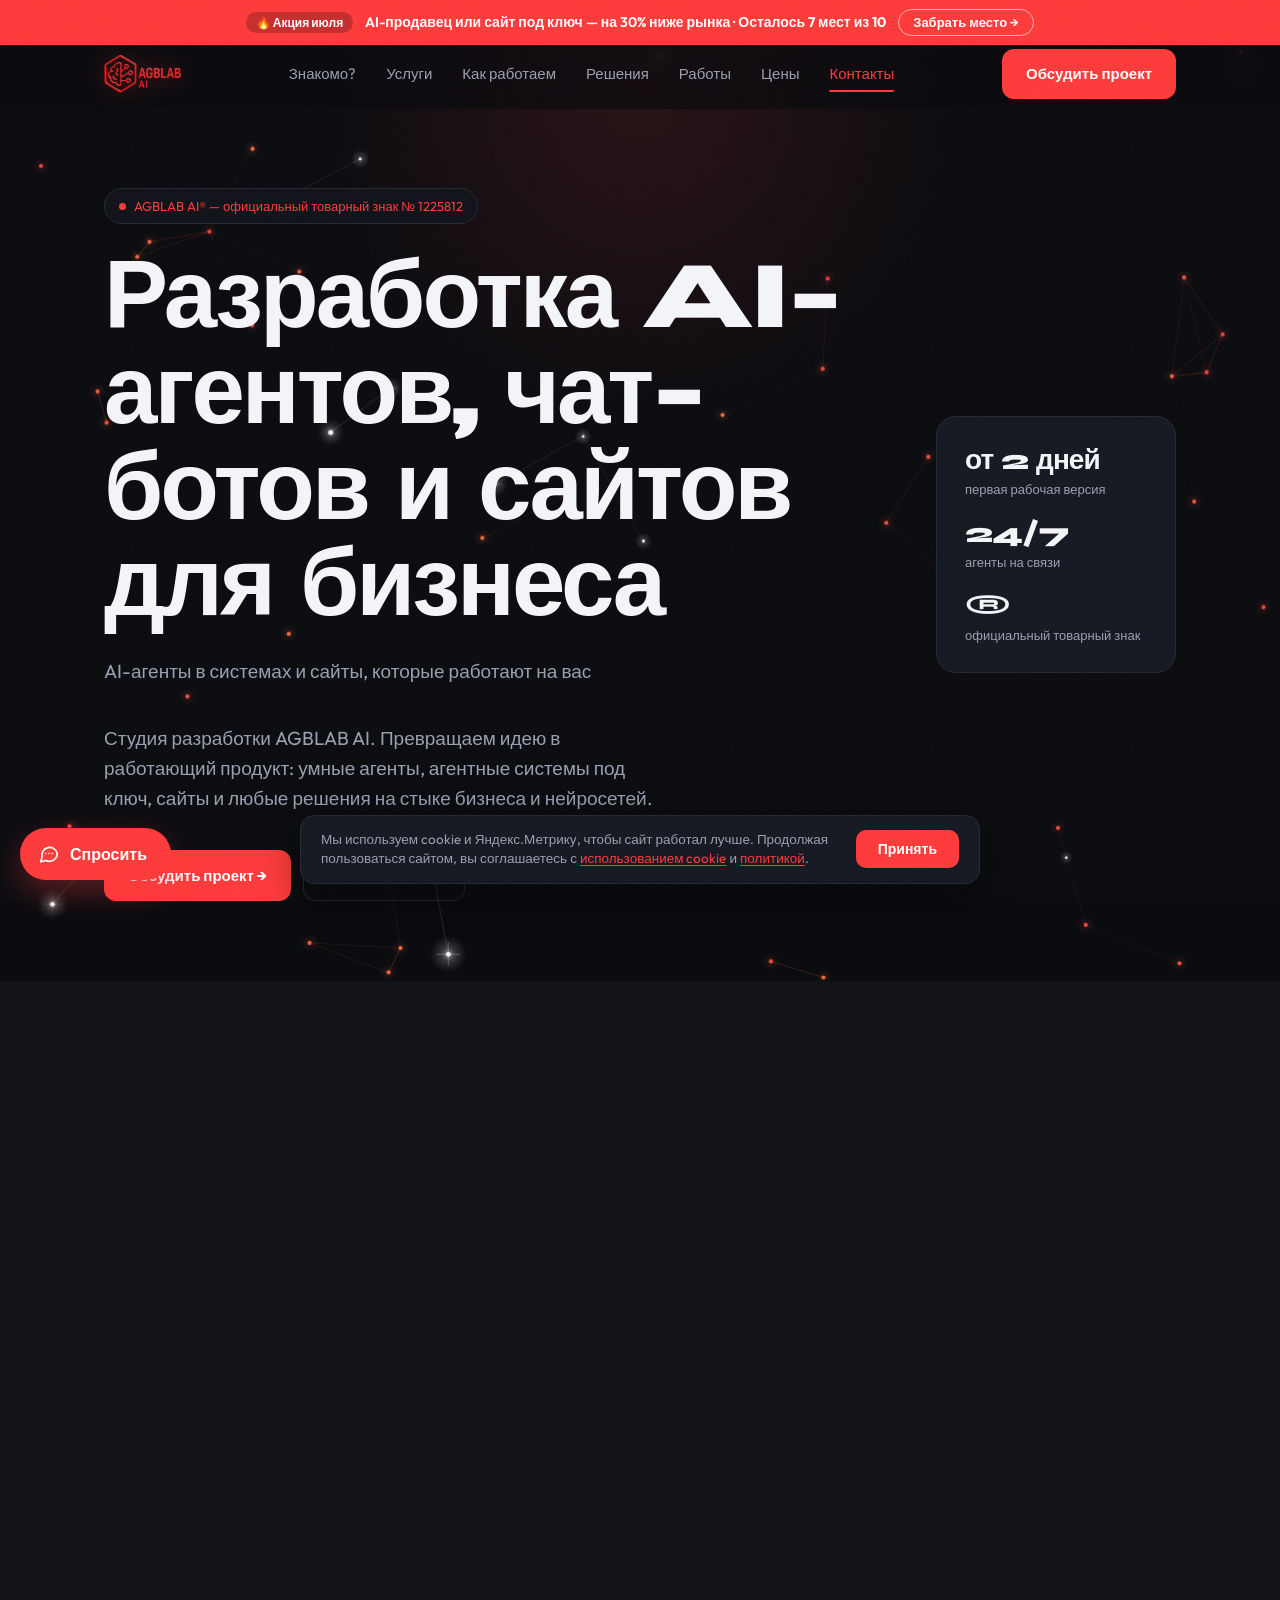
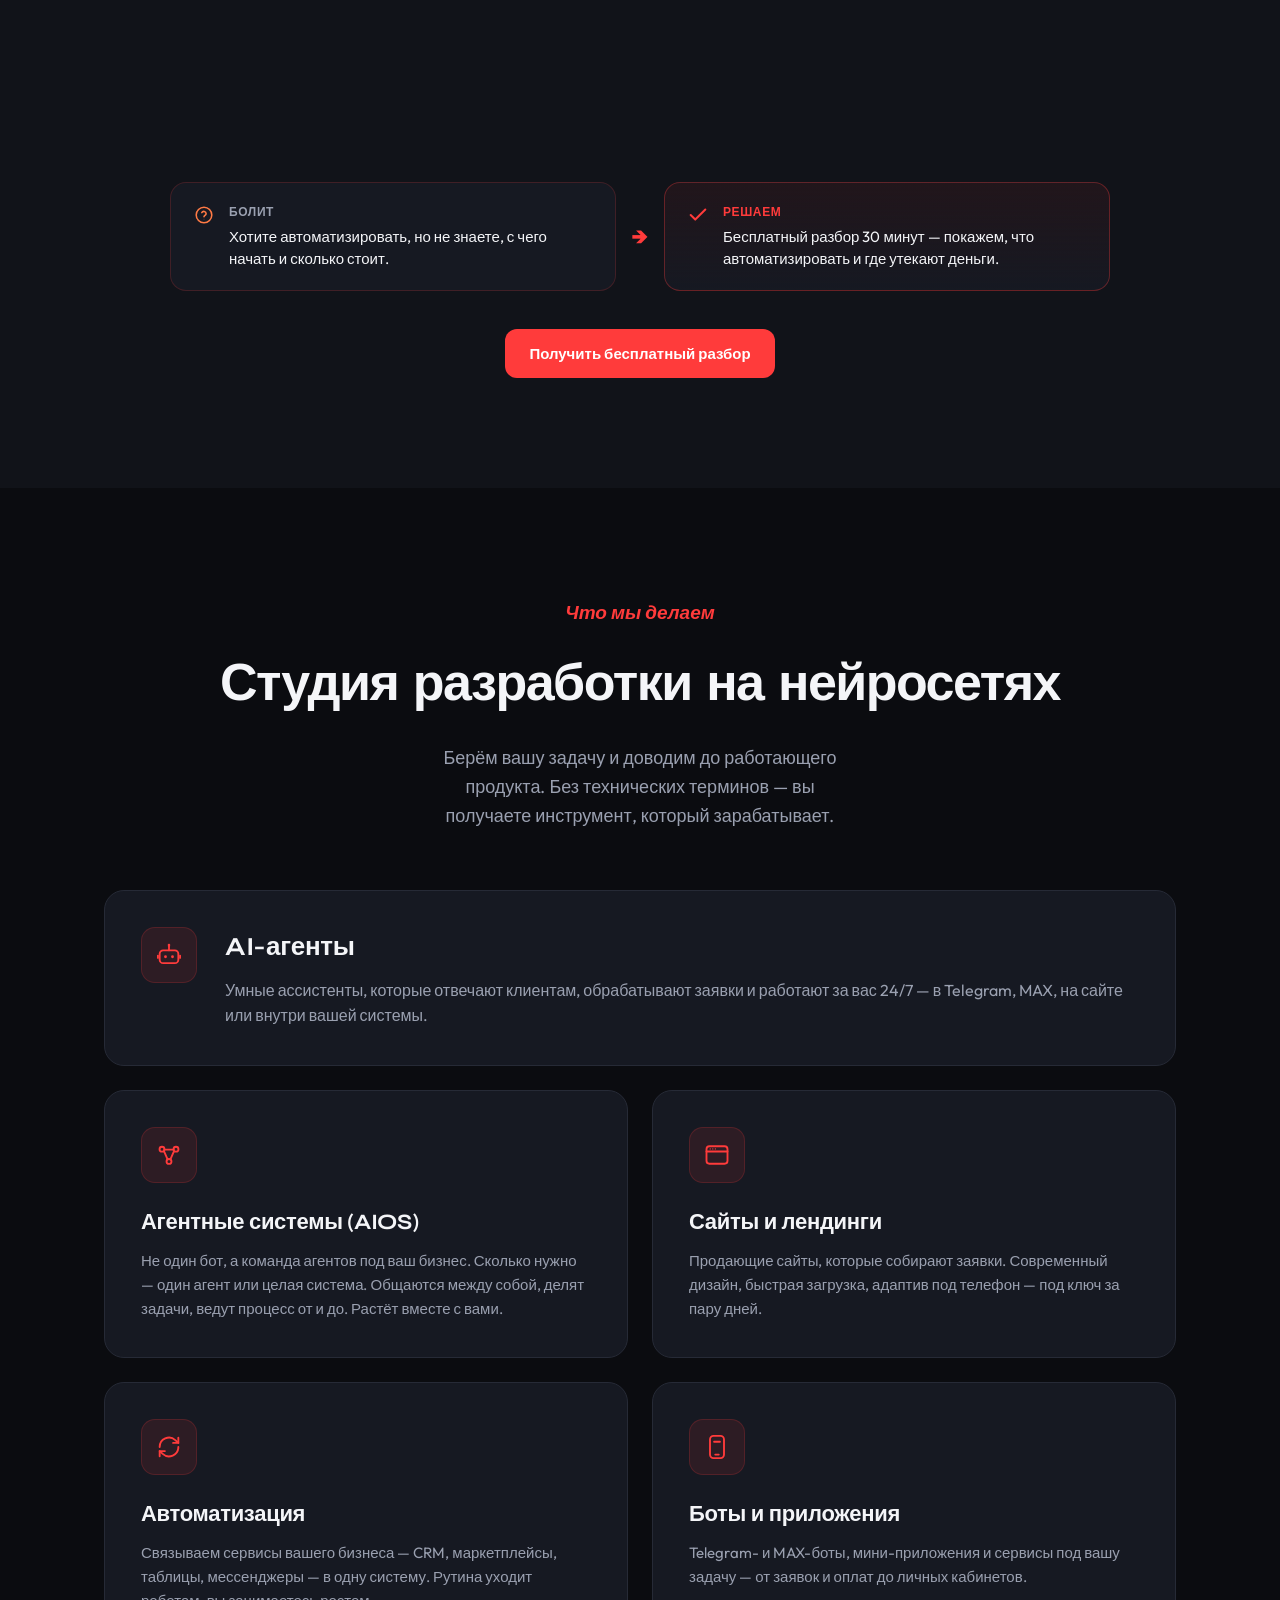
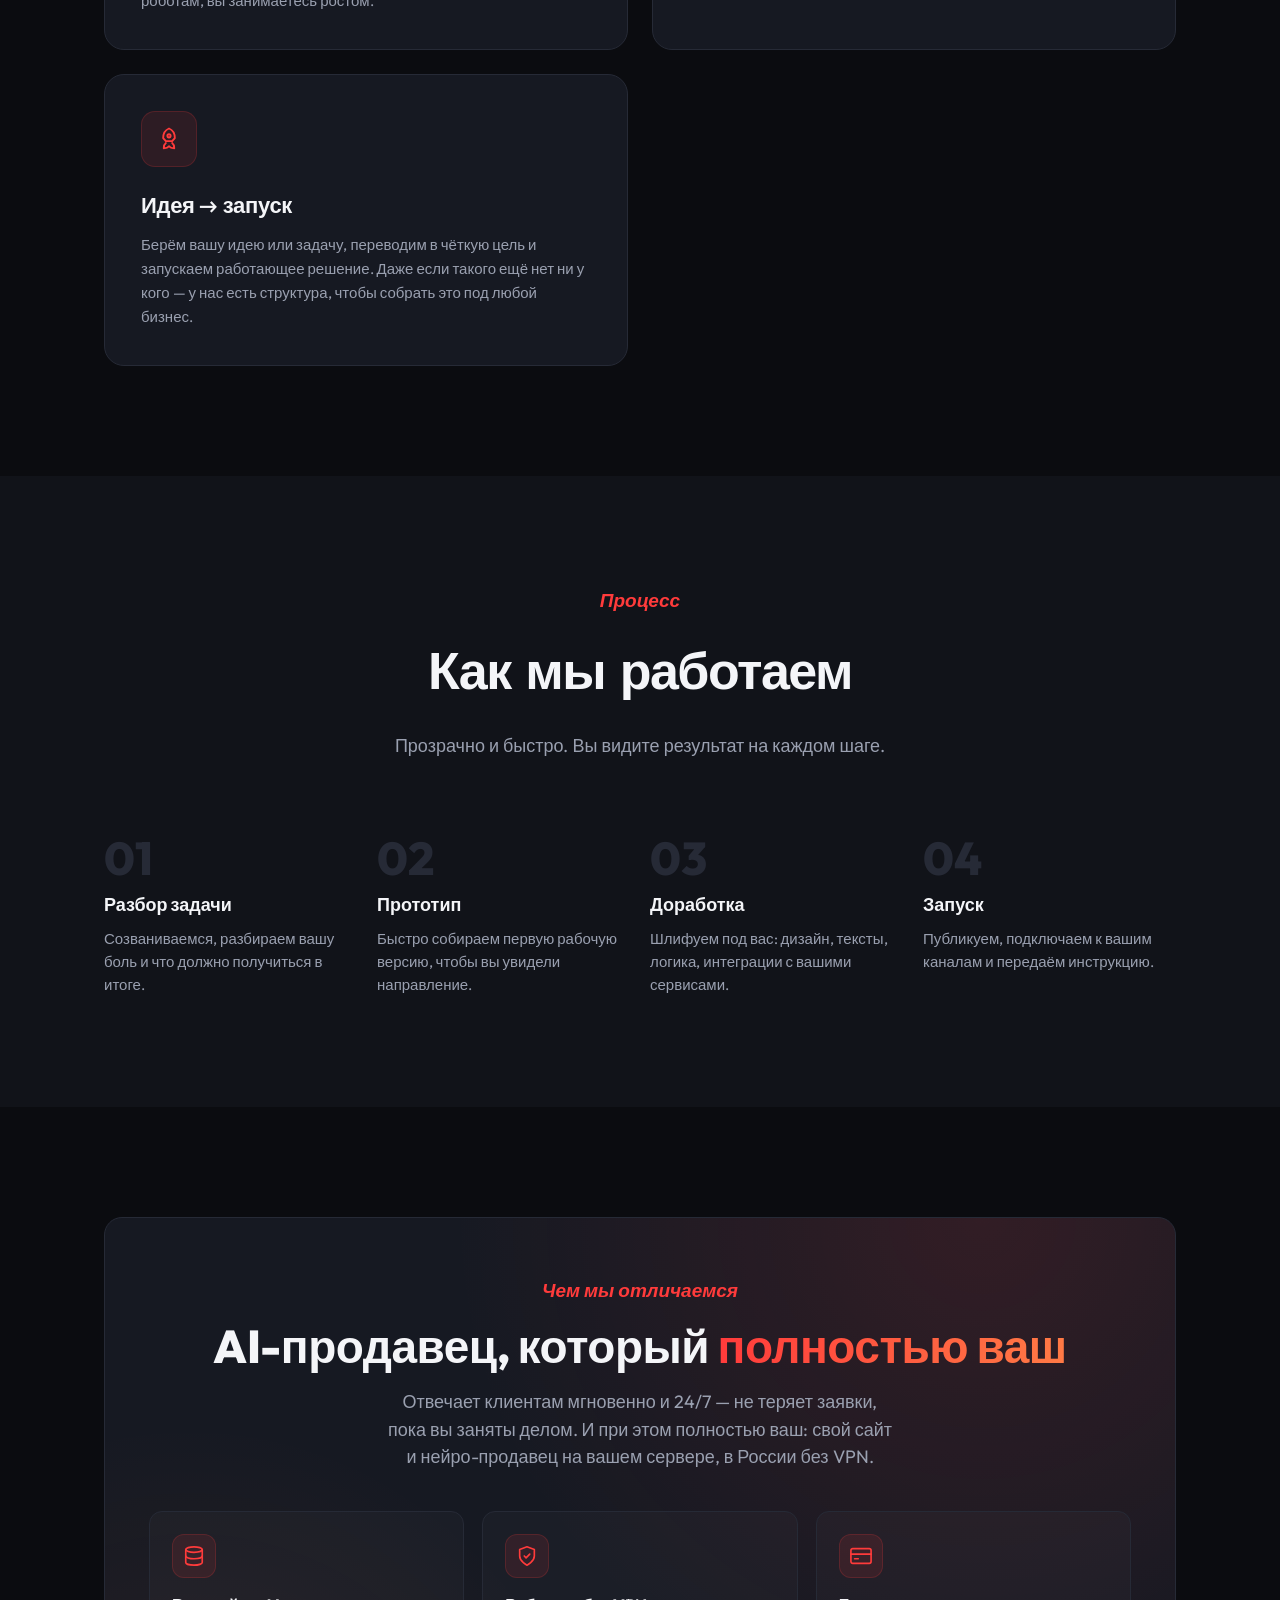
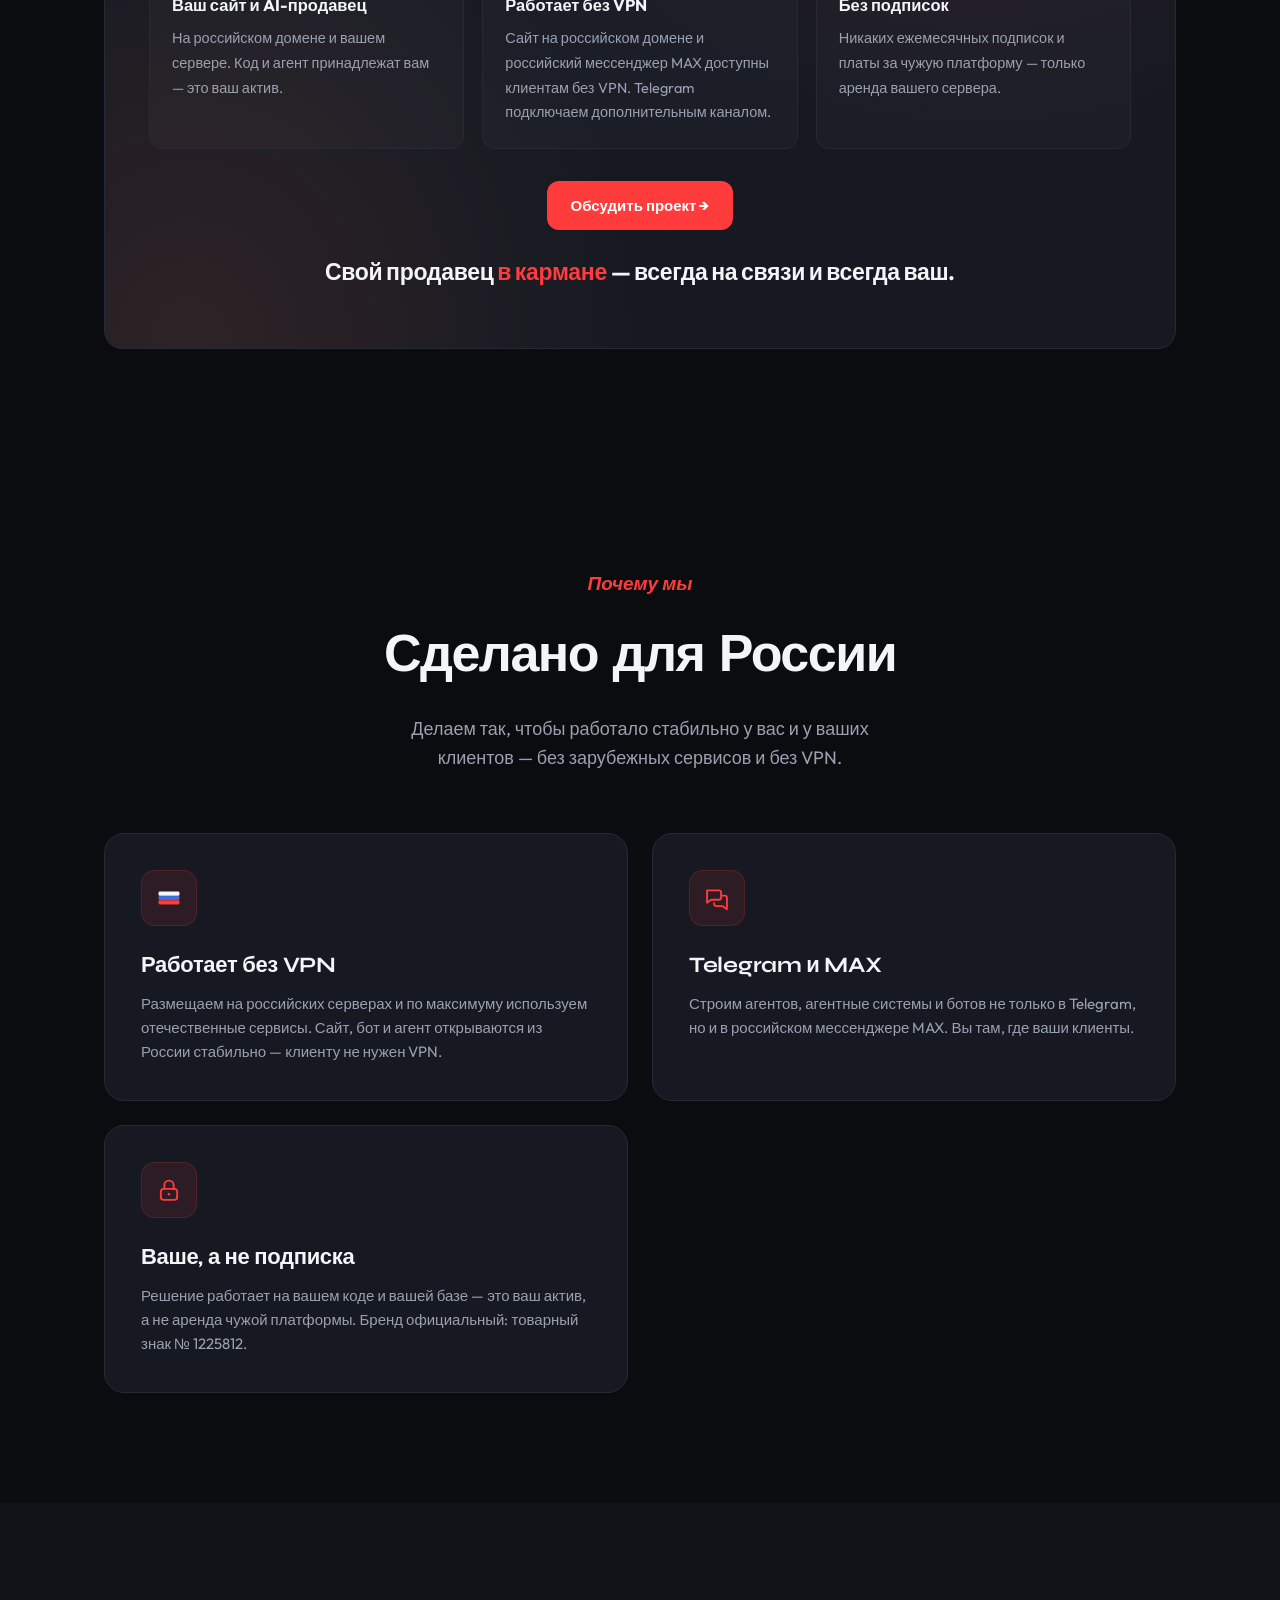
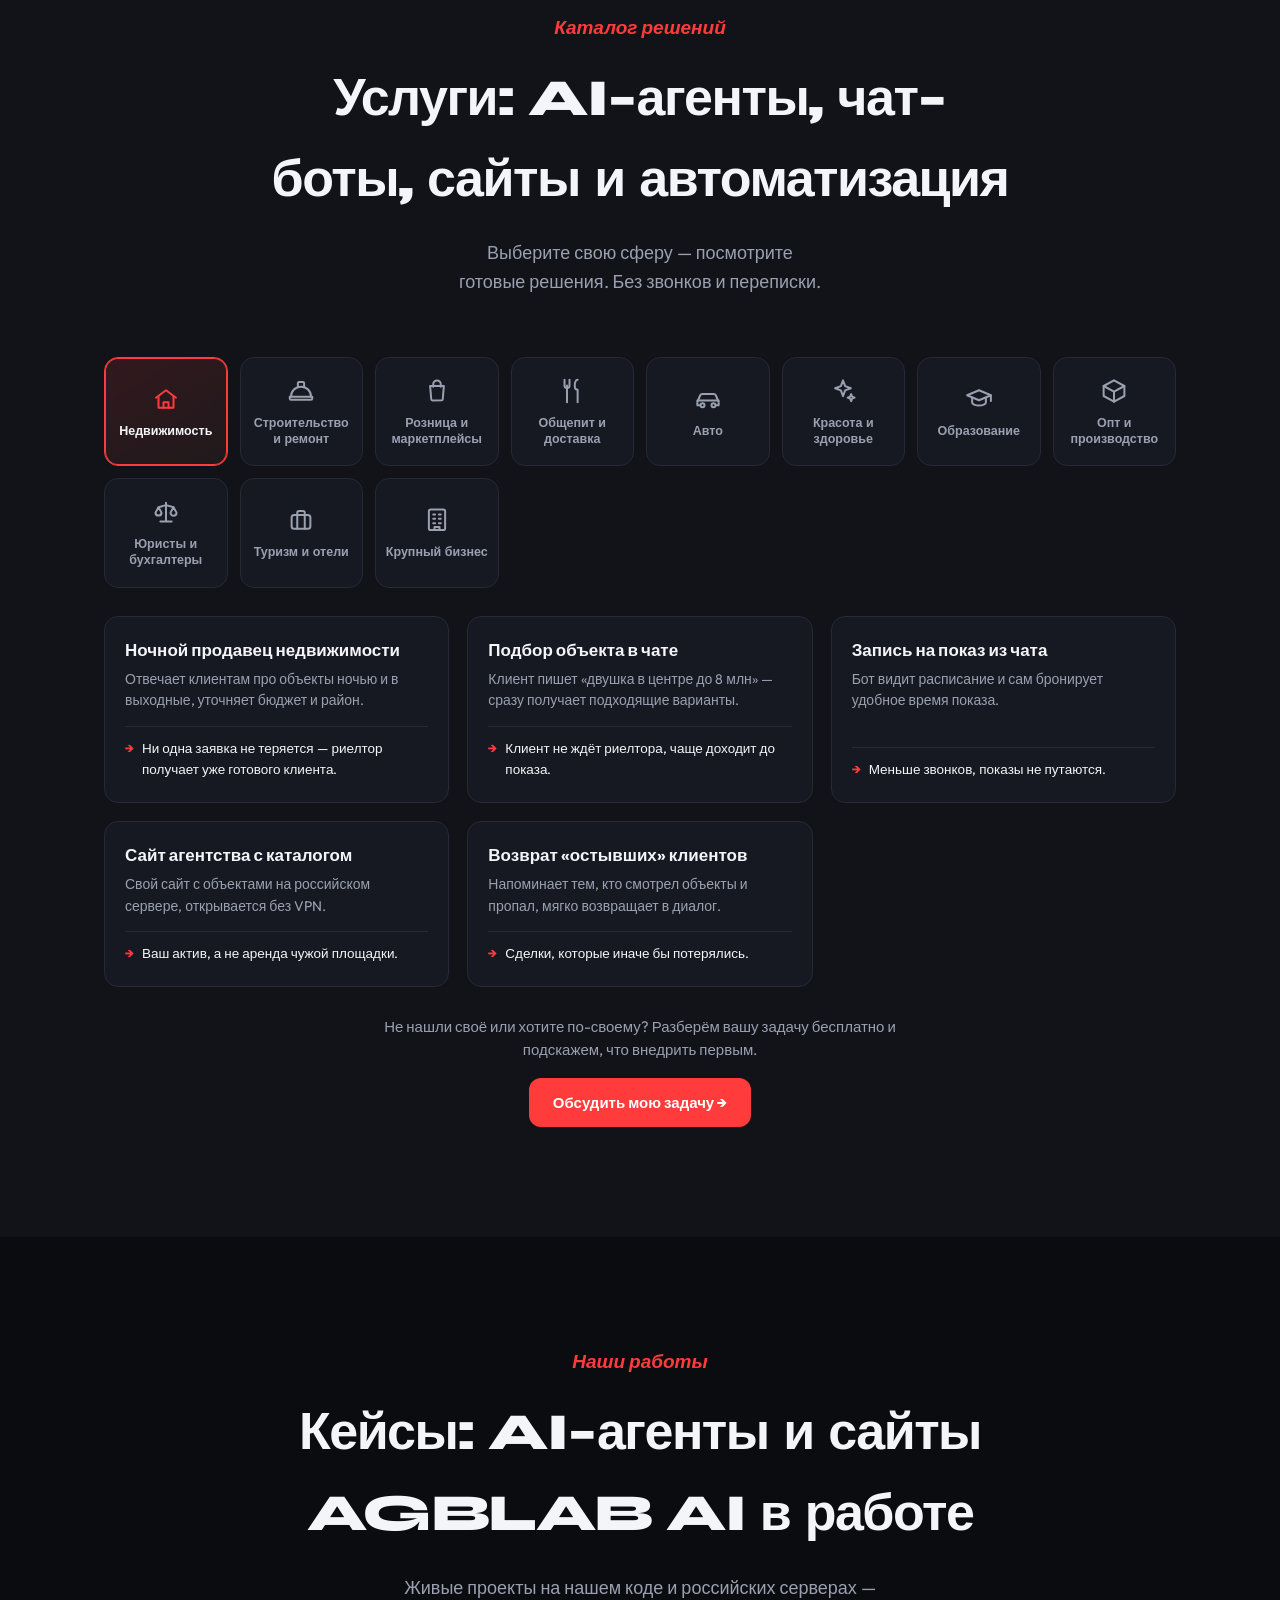
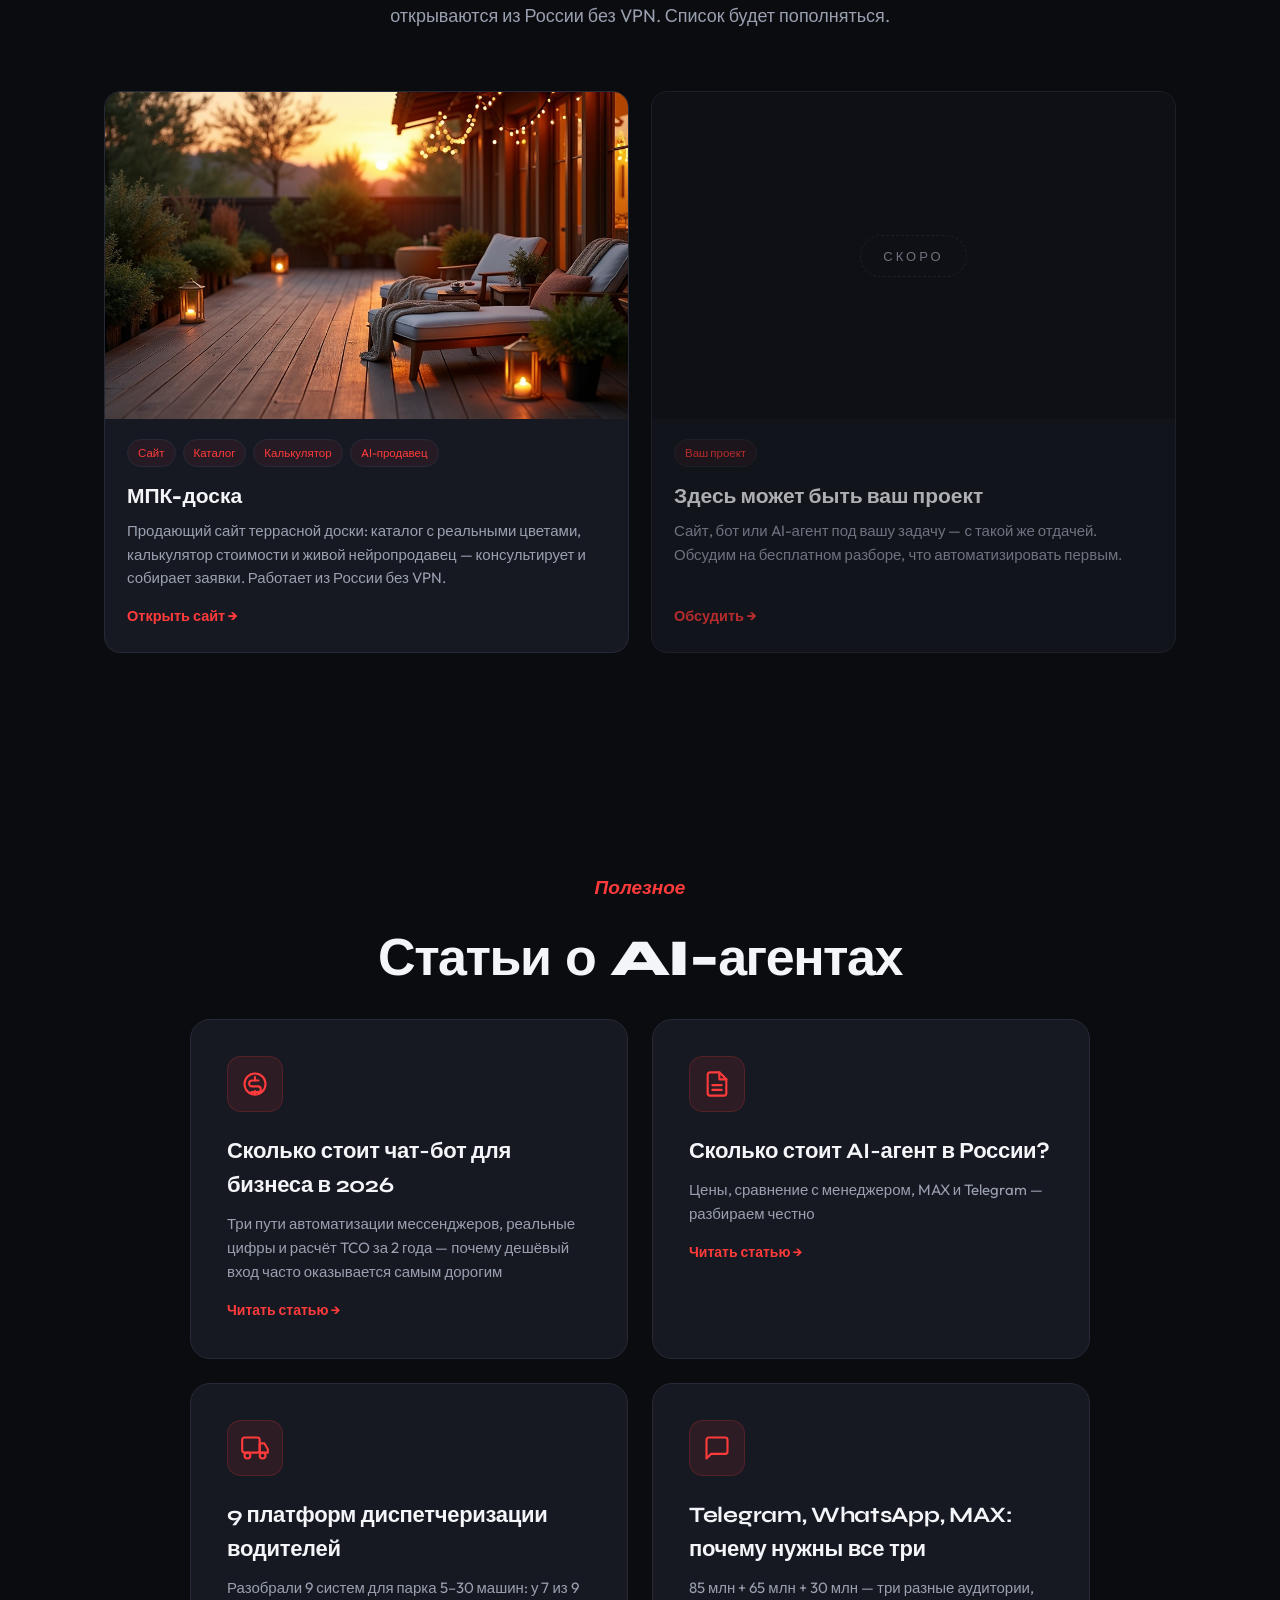
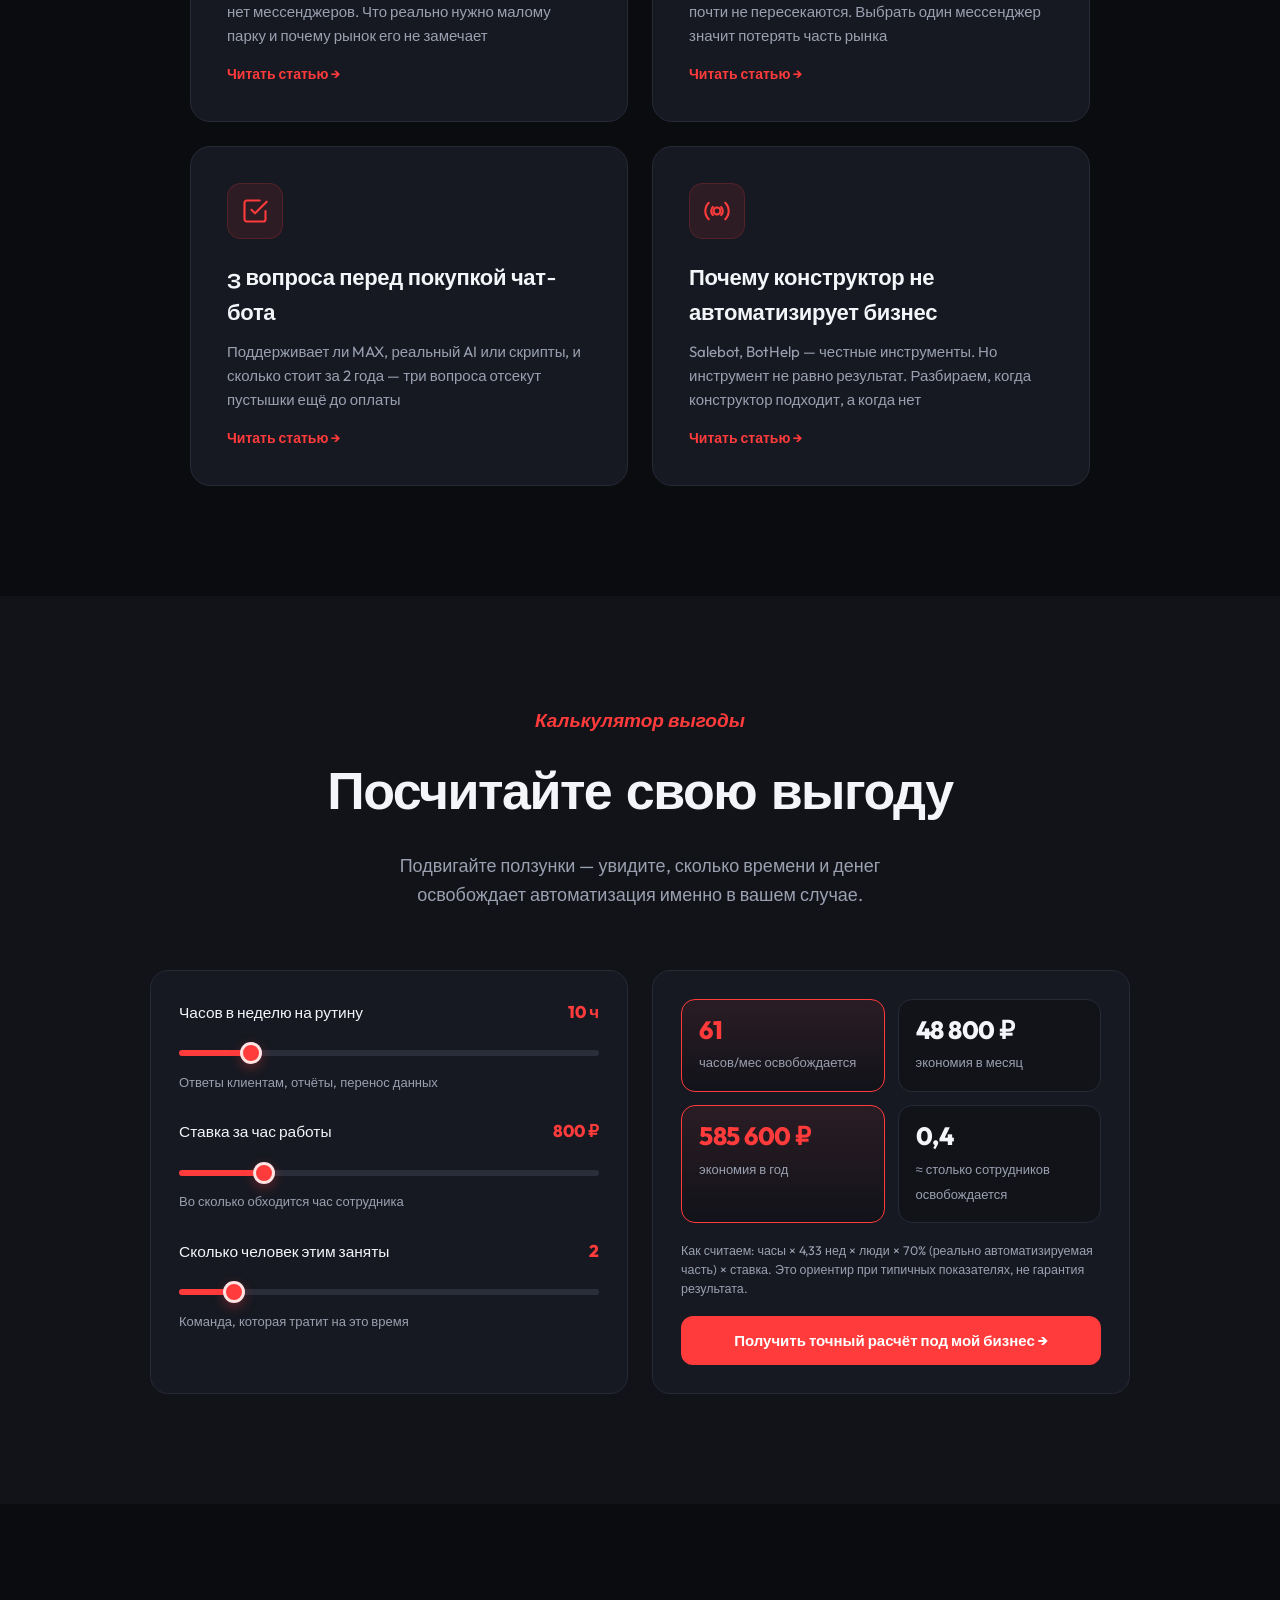
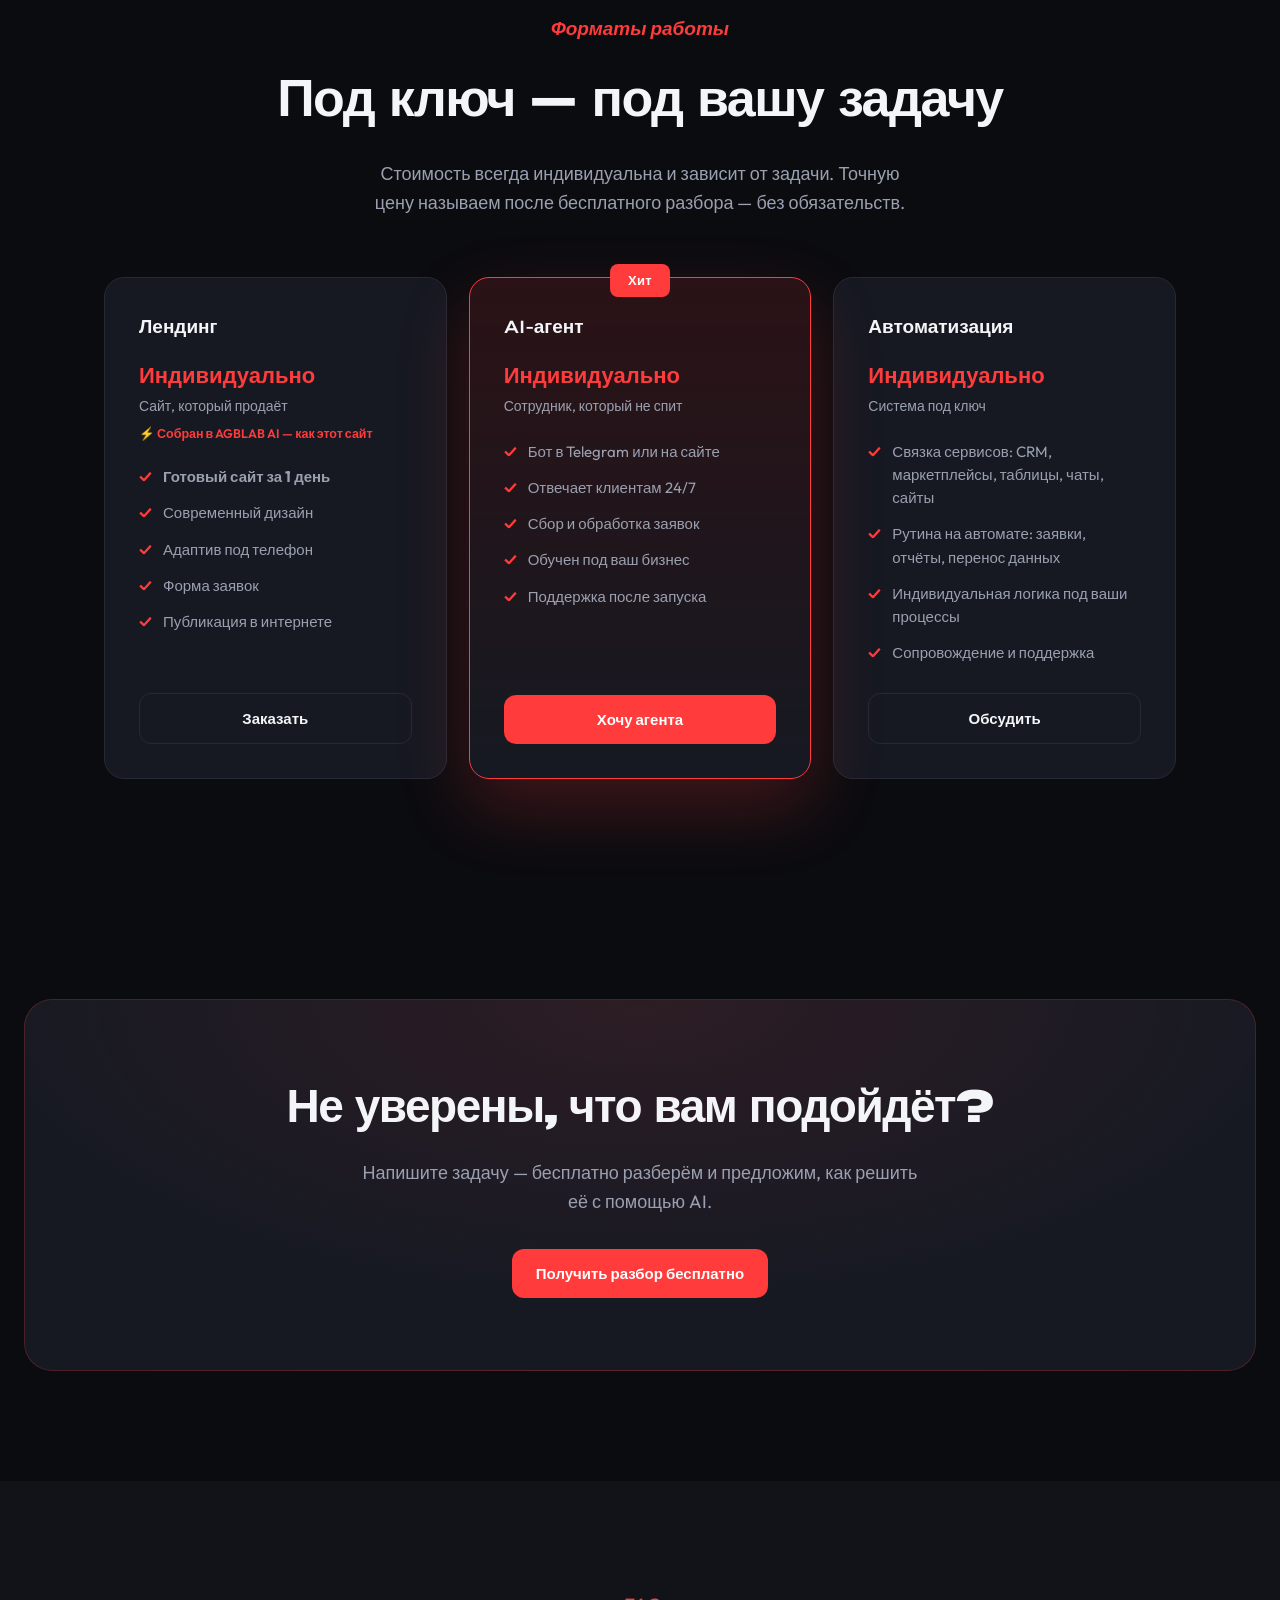
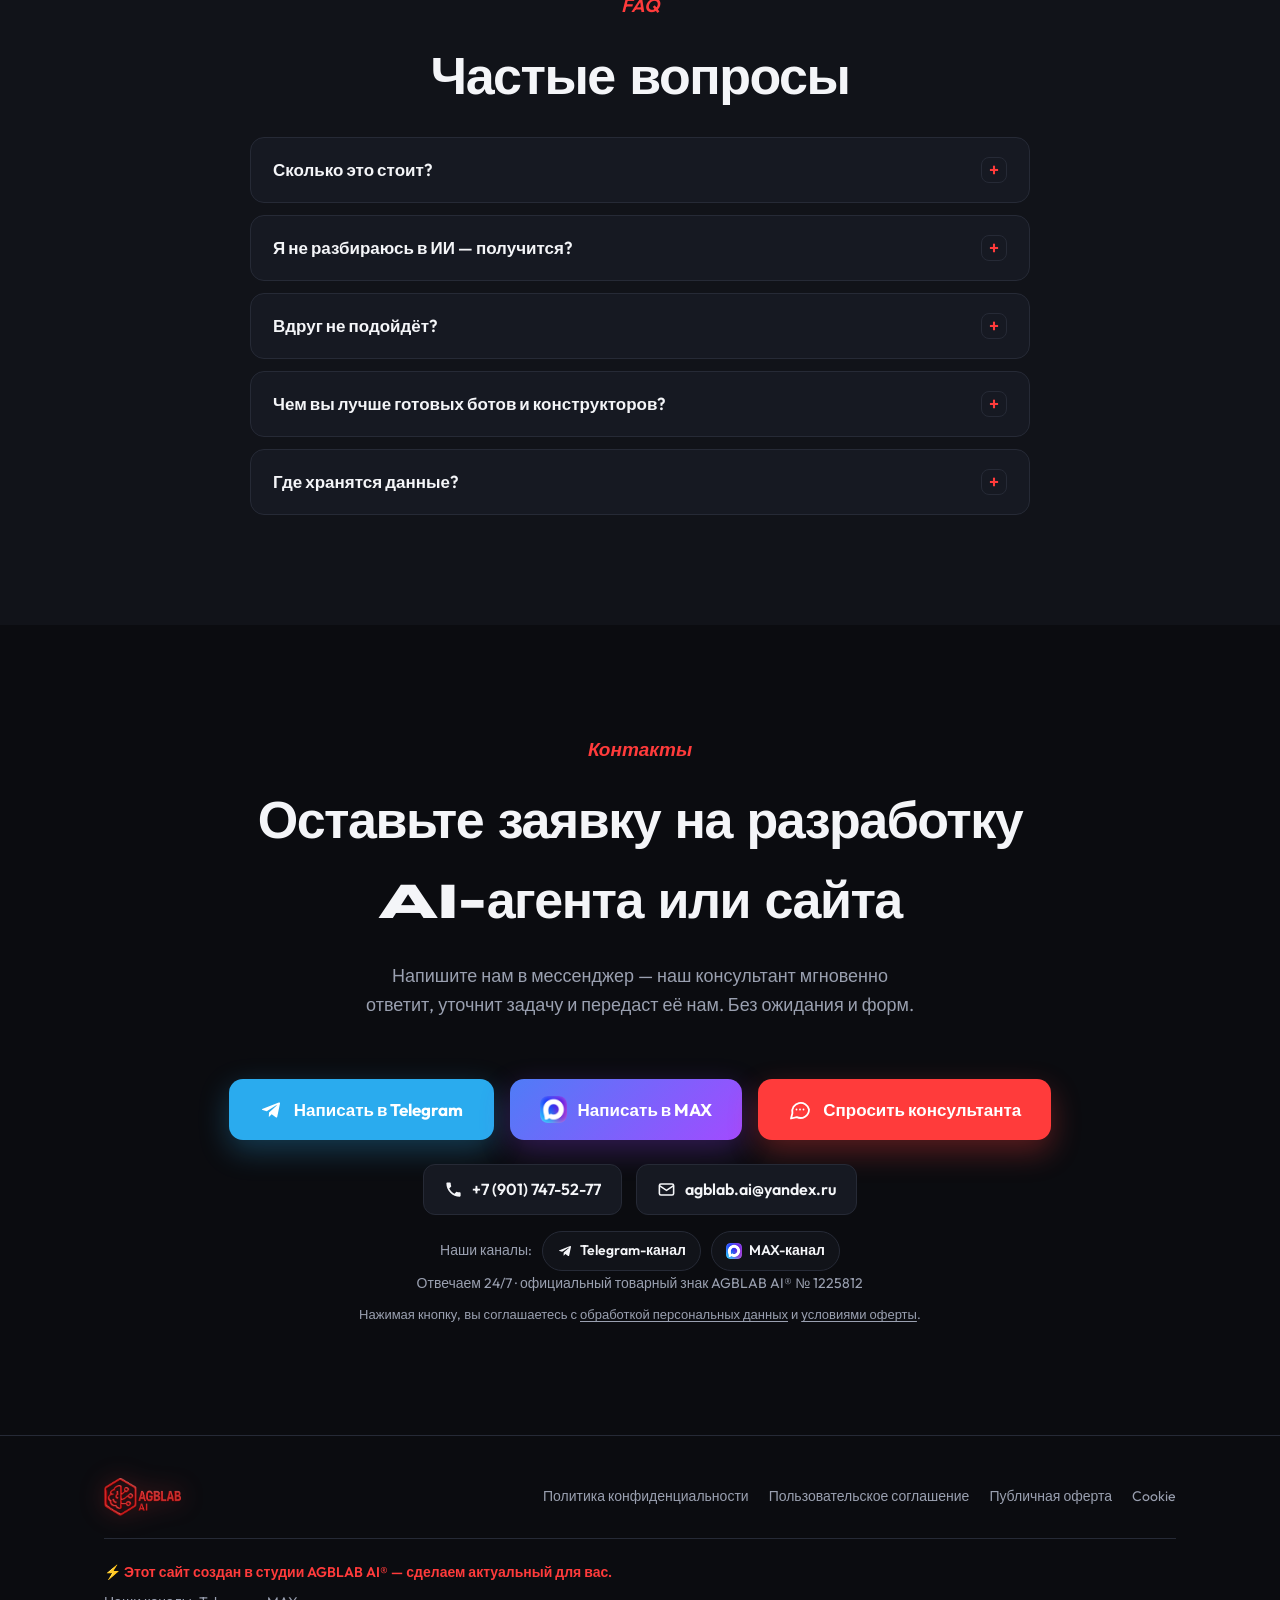
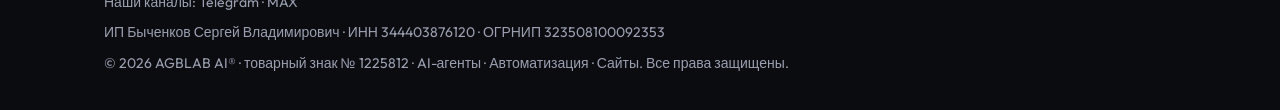
==== commit 25307e3e: "chat widget: add voice input hint line" ====
--- a/index.html
+++ b/index.html
@@ -353,6 +353,7 @@
 .chat-input button.chat-mic:hover{border-color:var(--accent)}
 .chat-input button.chat-mic.rec{background:var(--accent);color:#fff;border-color:var(--accent);animation:micpulse 1s infinite}
 @keyframes micpulse{0%,100%{box-shadow:0 0 0 0 var(--glow)}50%{box-shadow:0 0 0 7px transparent}}
+.chat-voice-hint{font-size:11px;color:var(--mut);text-align:center;padding:4px 12px 8px;margin:0}
 @media(max-width:520px){
   .chat-win{left:8px;right:8px;bottom:8px;width:auto;height:calc(100dvh - 16px);max-height:none}
   .chat-fab{left:14px;bottom:84px}
@@ -491,6 +492,7 @@
     <input id="chatText" placeholder="Опишите задачу…" autocomplete="off" maxlength="1000">
     <button type="submit" aria-label="Отправить">➤</button>
   </form>
+  <p class="chat-voice-hint">🎤 Можно голосом — нажми микрофон, скажи, нажми снова</p>
 </div>
 
 <section class="hero">
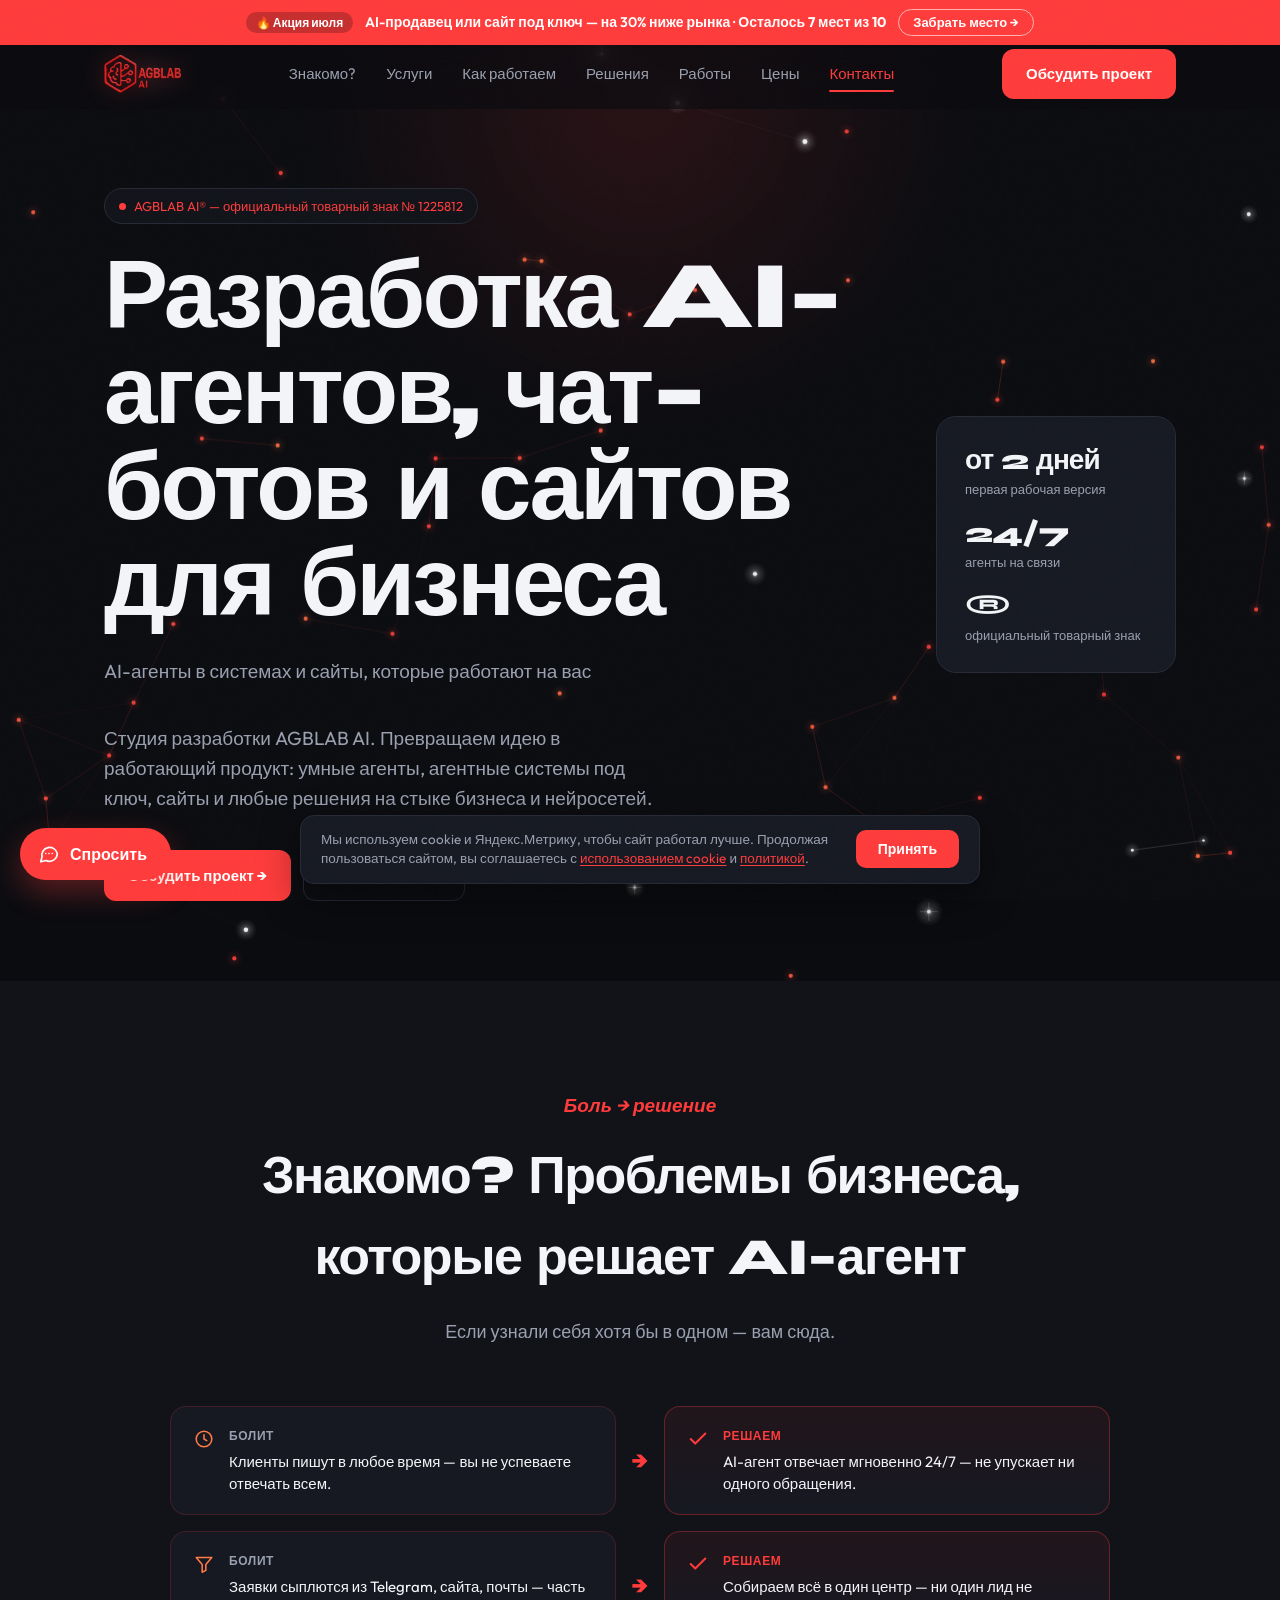
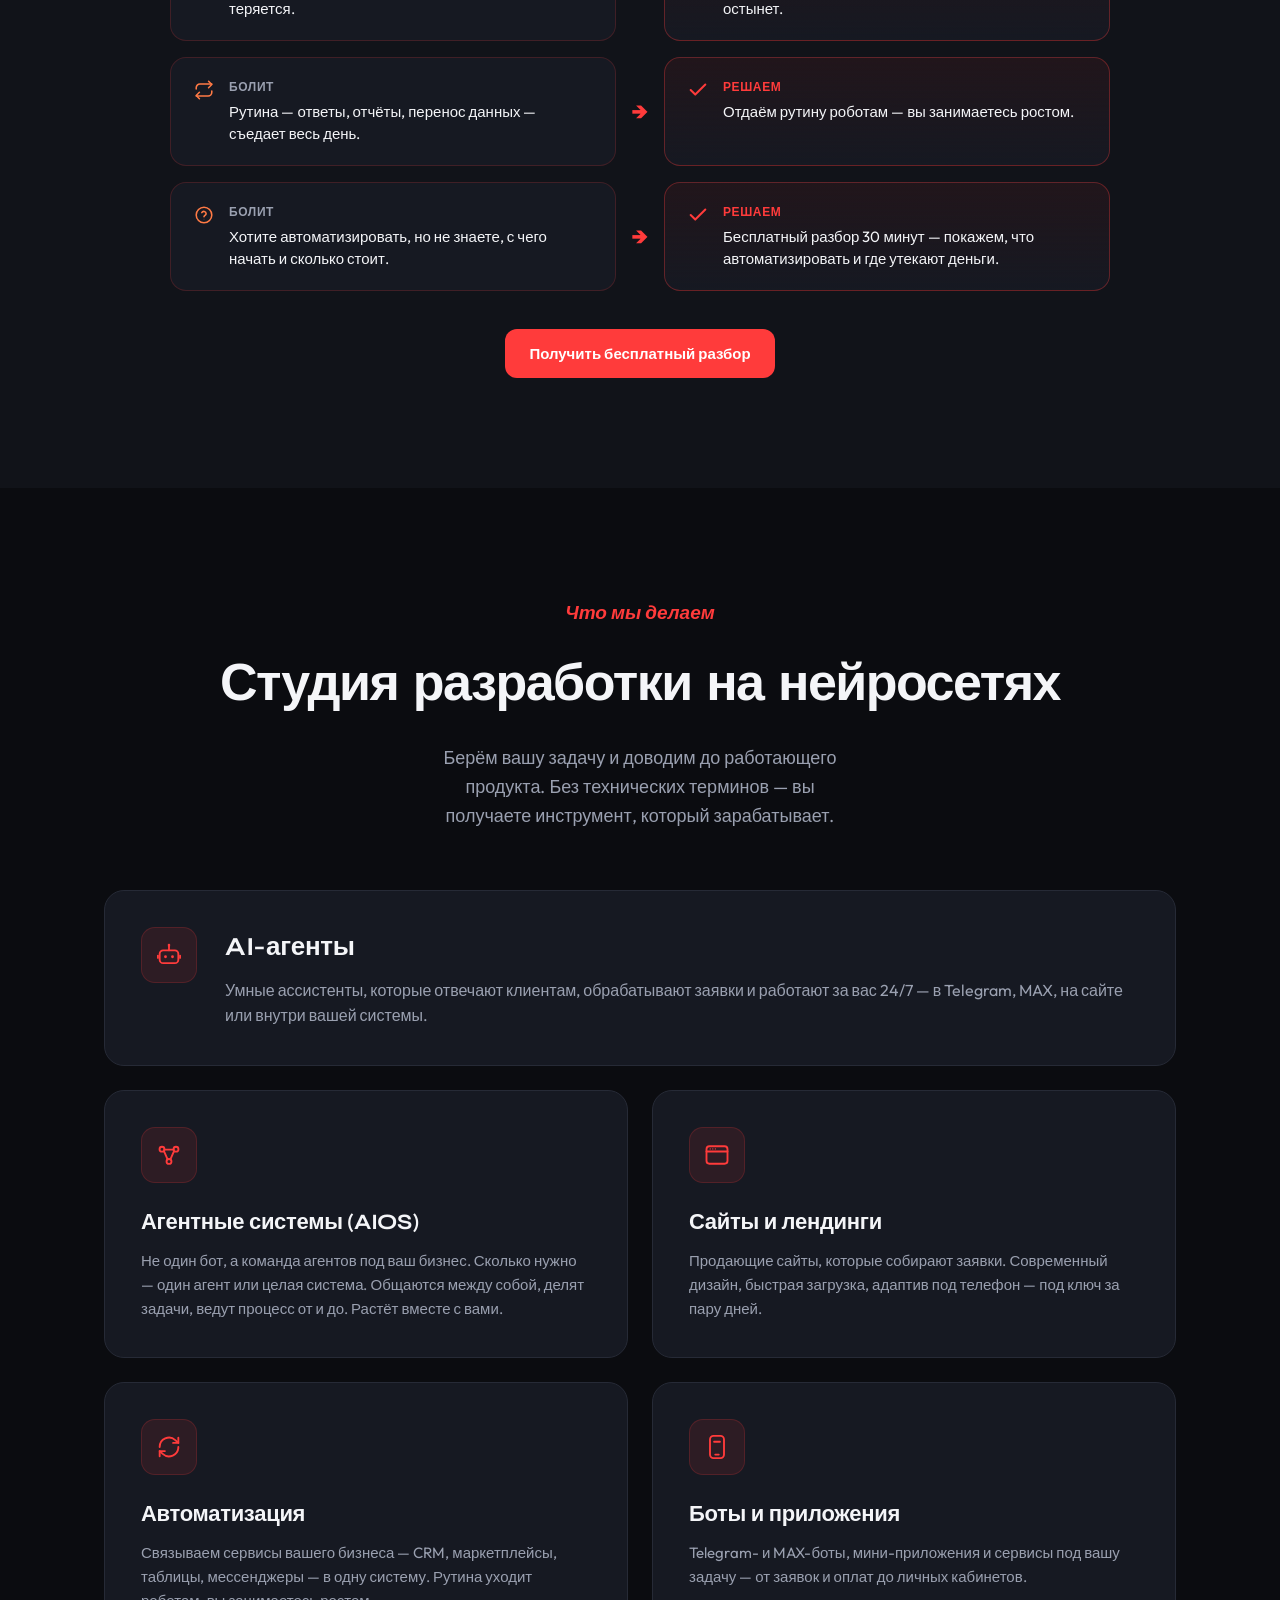
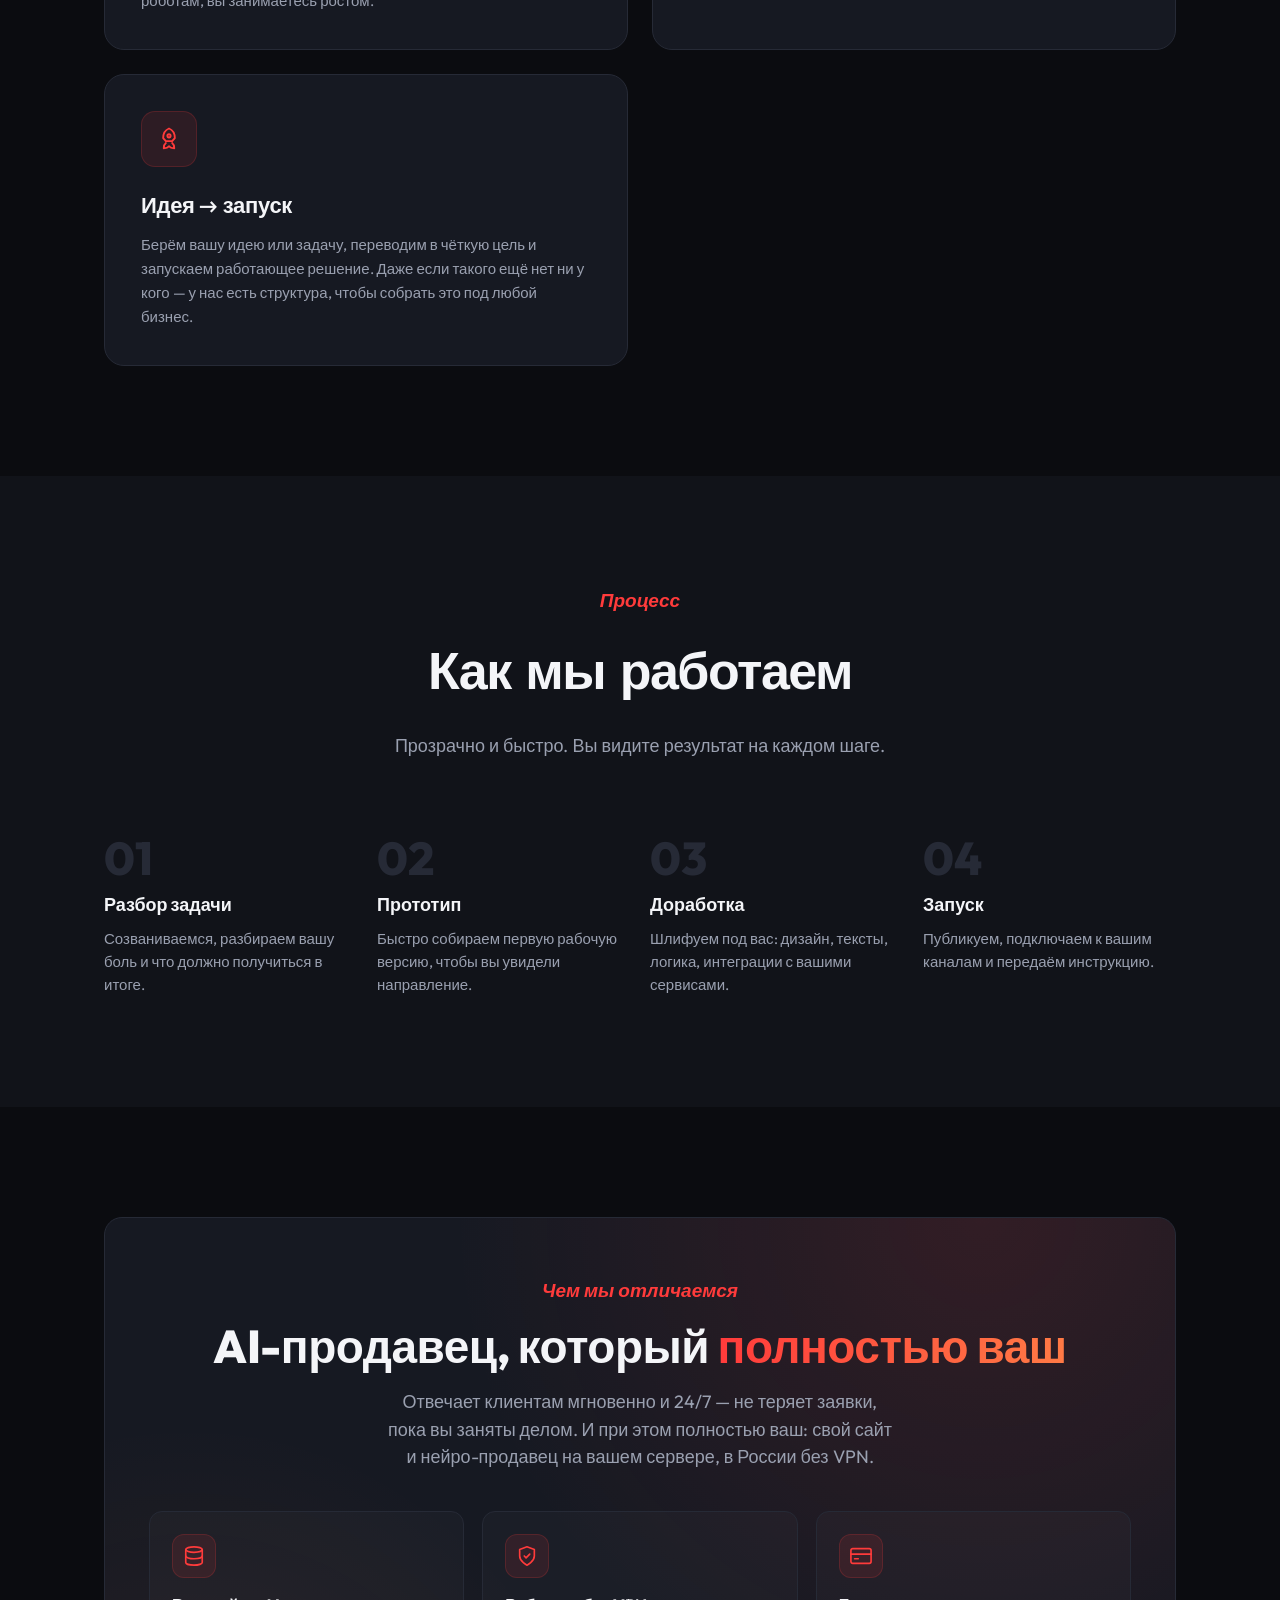
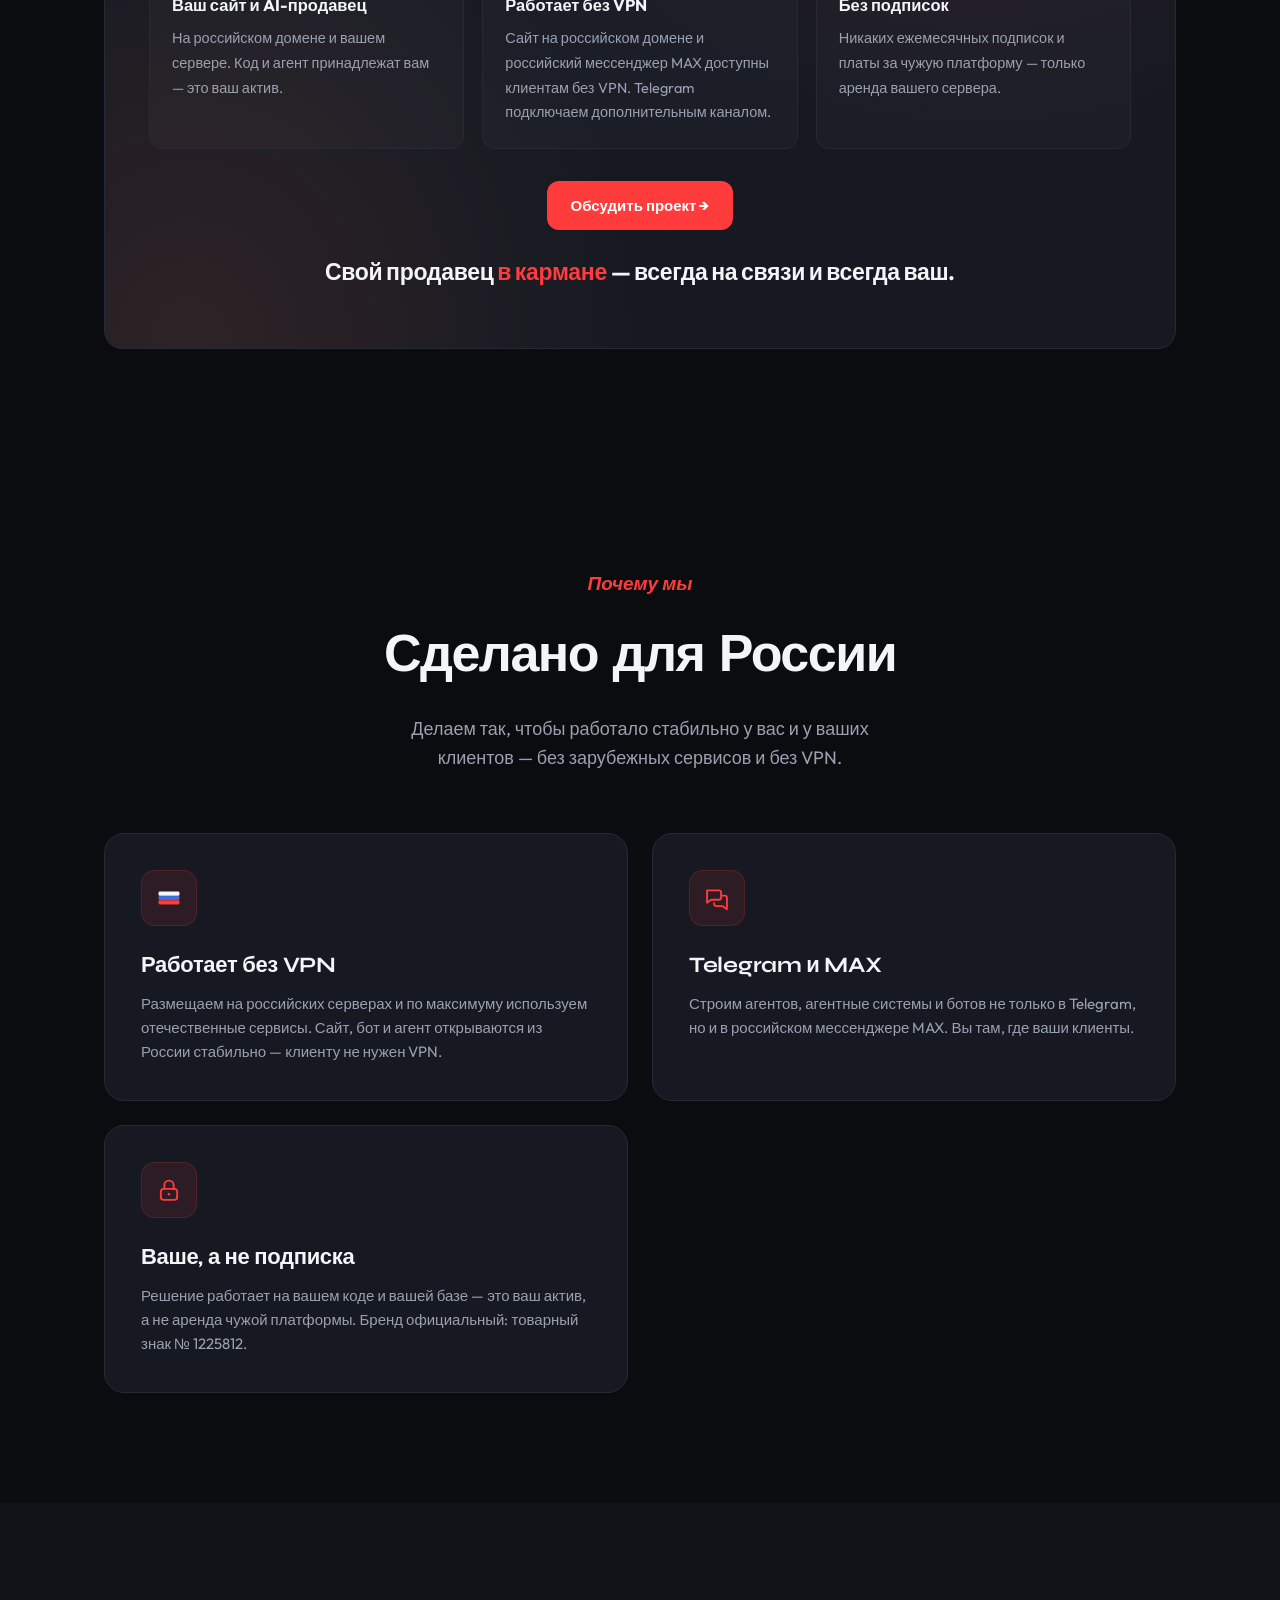
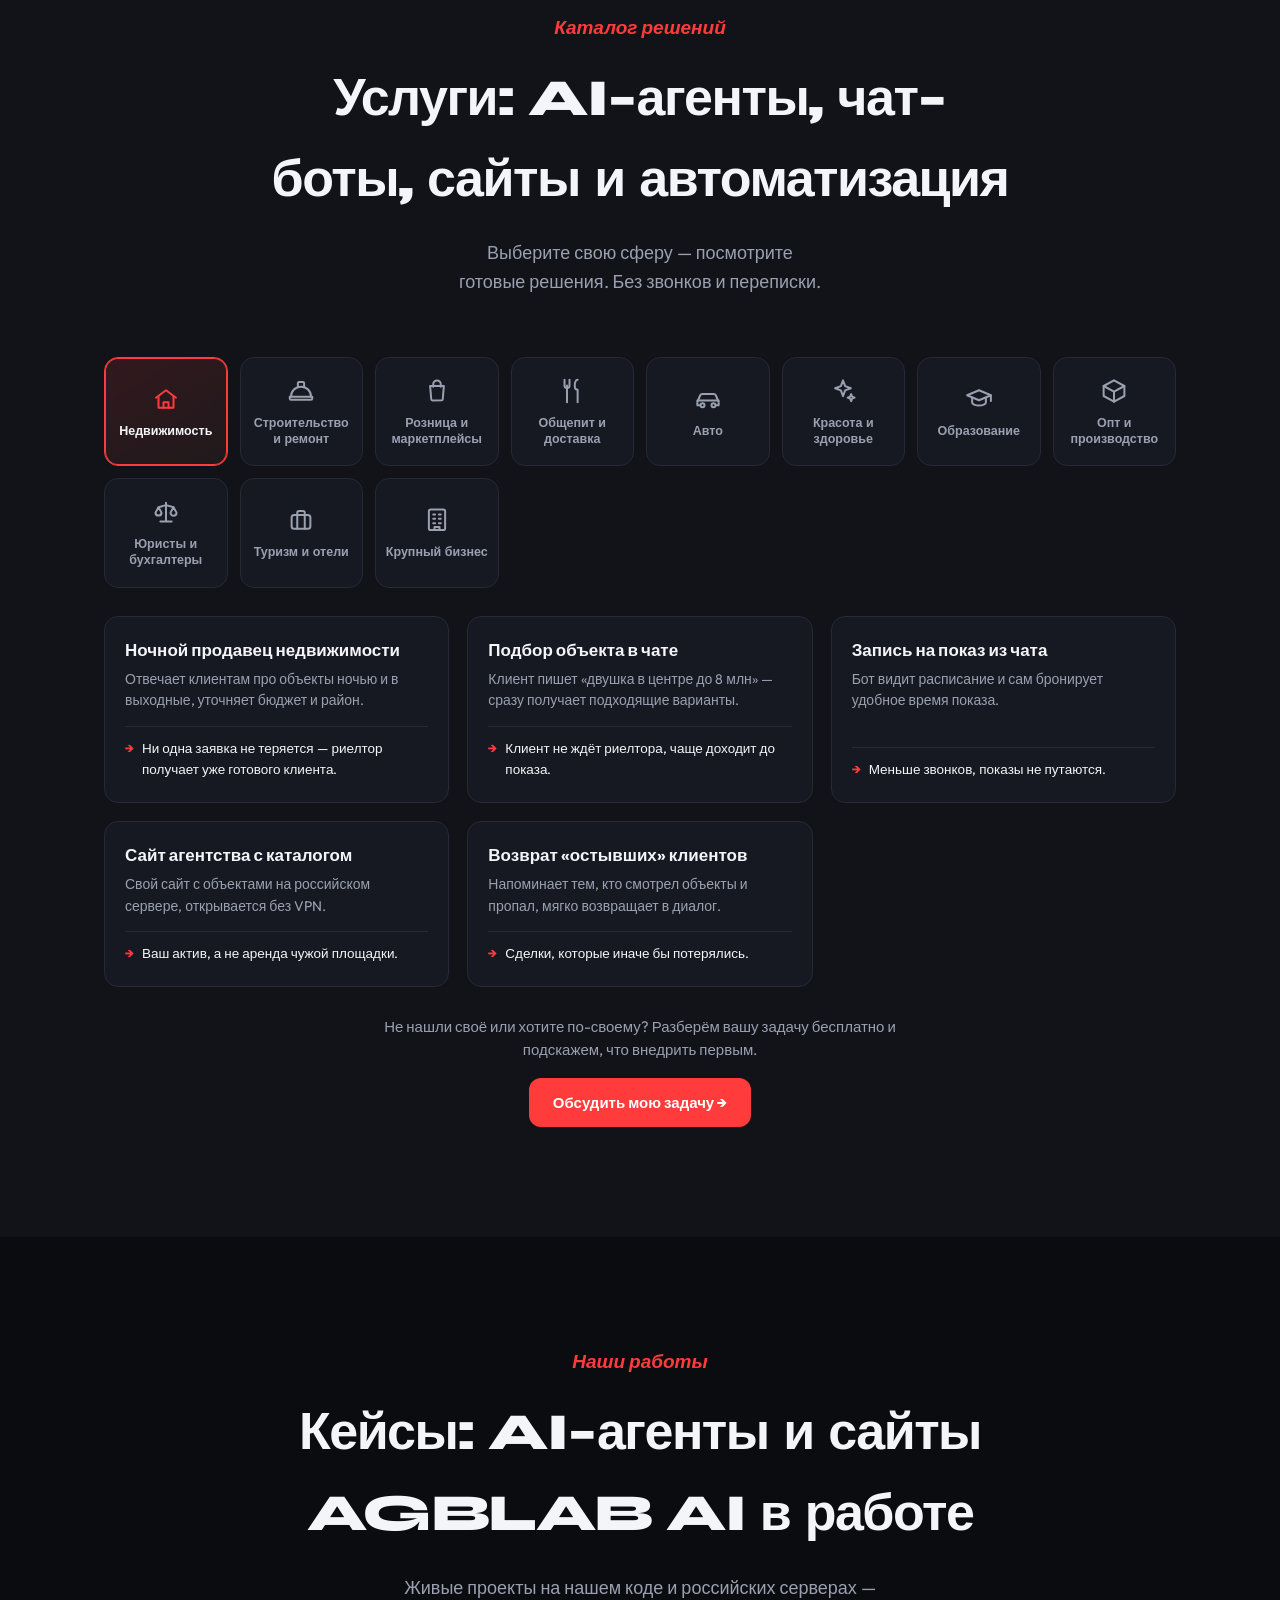
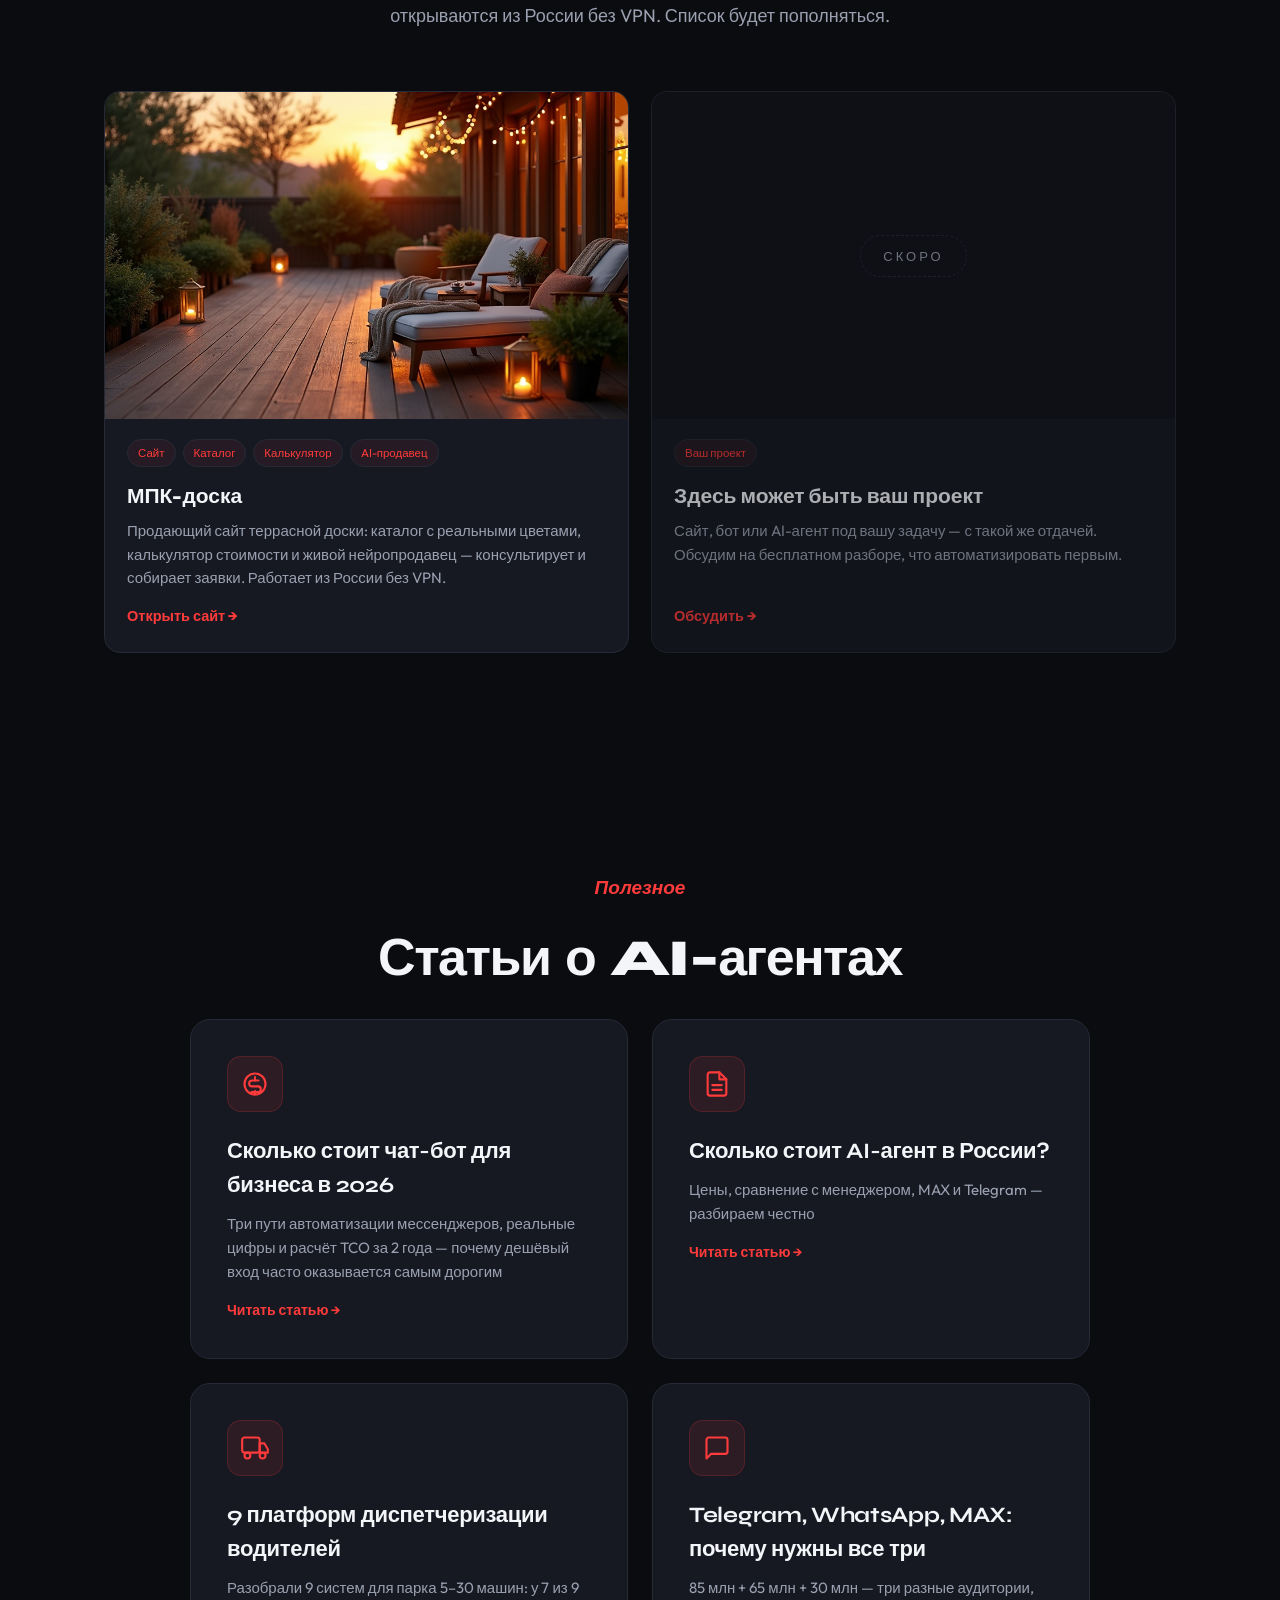
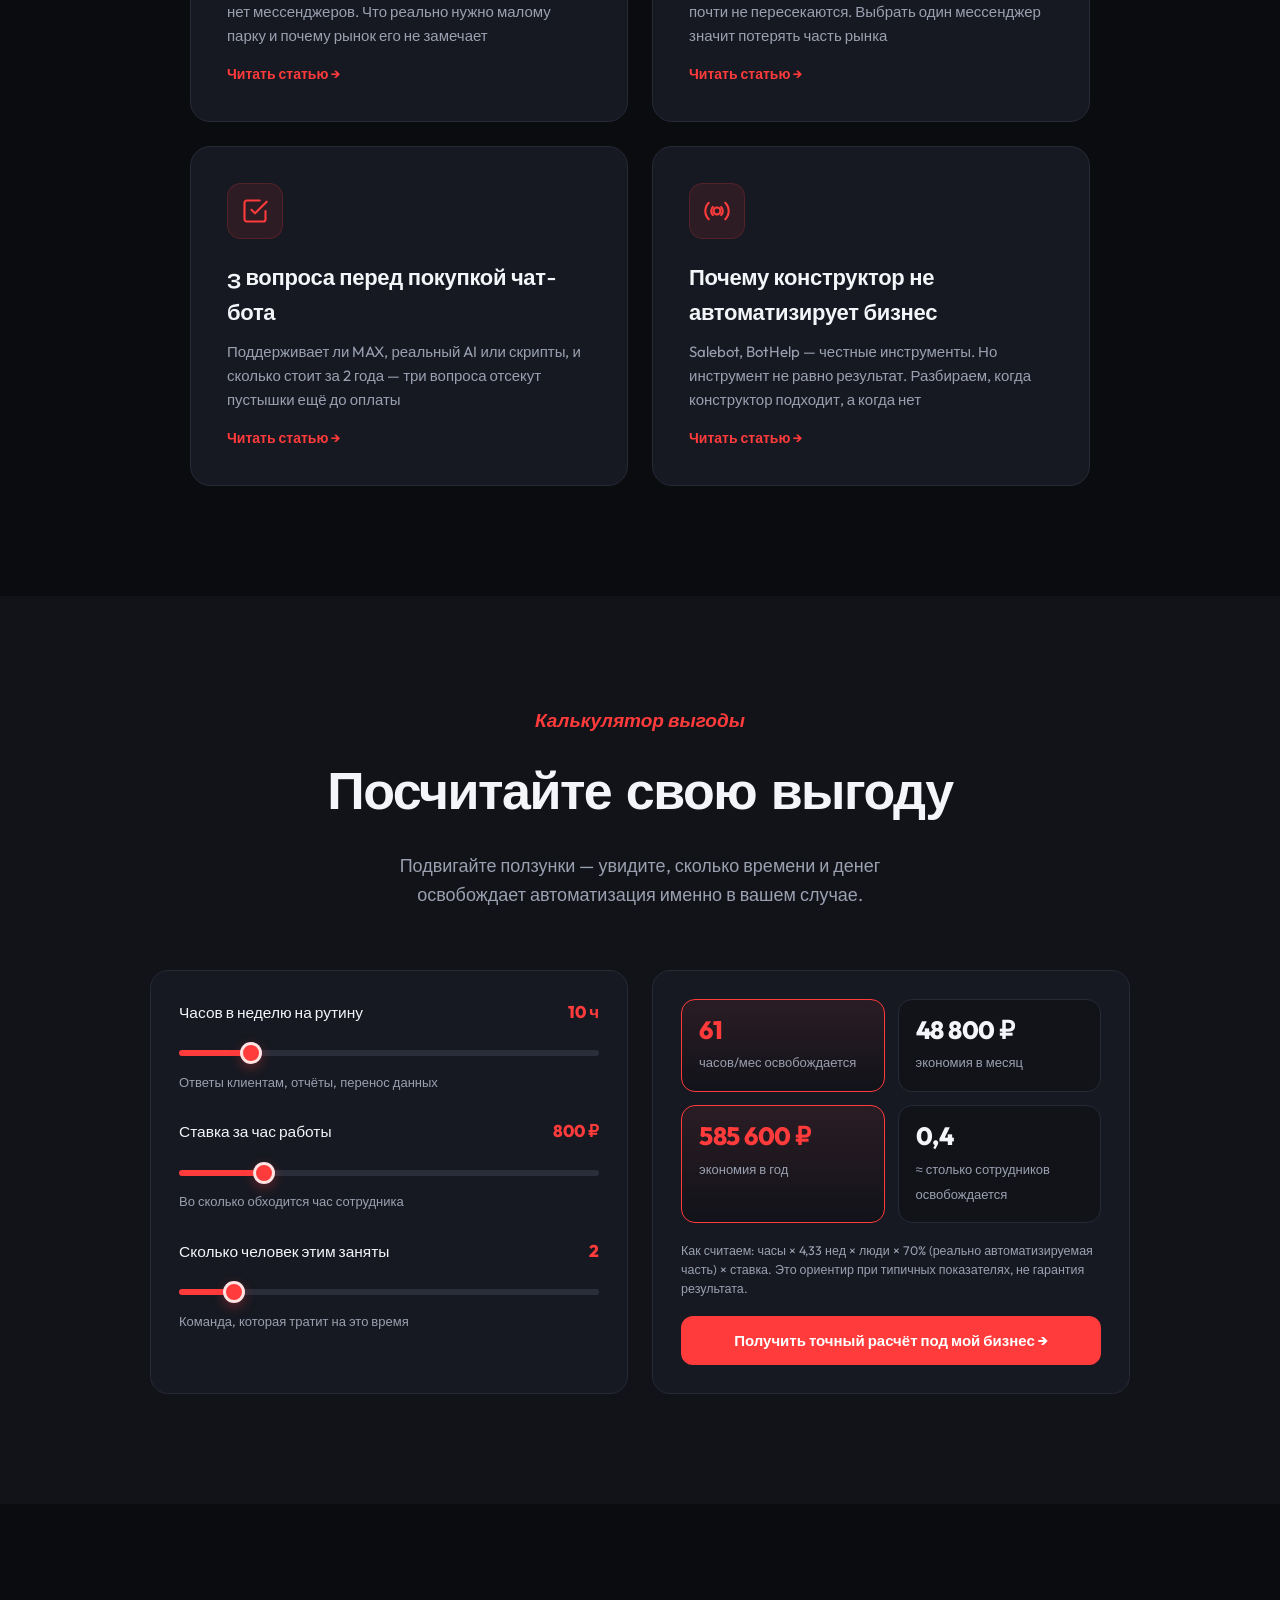
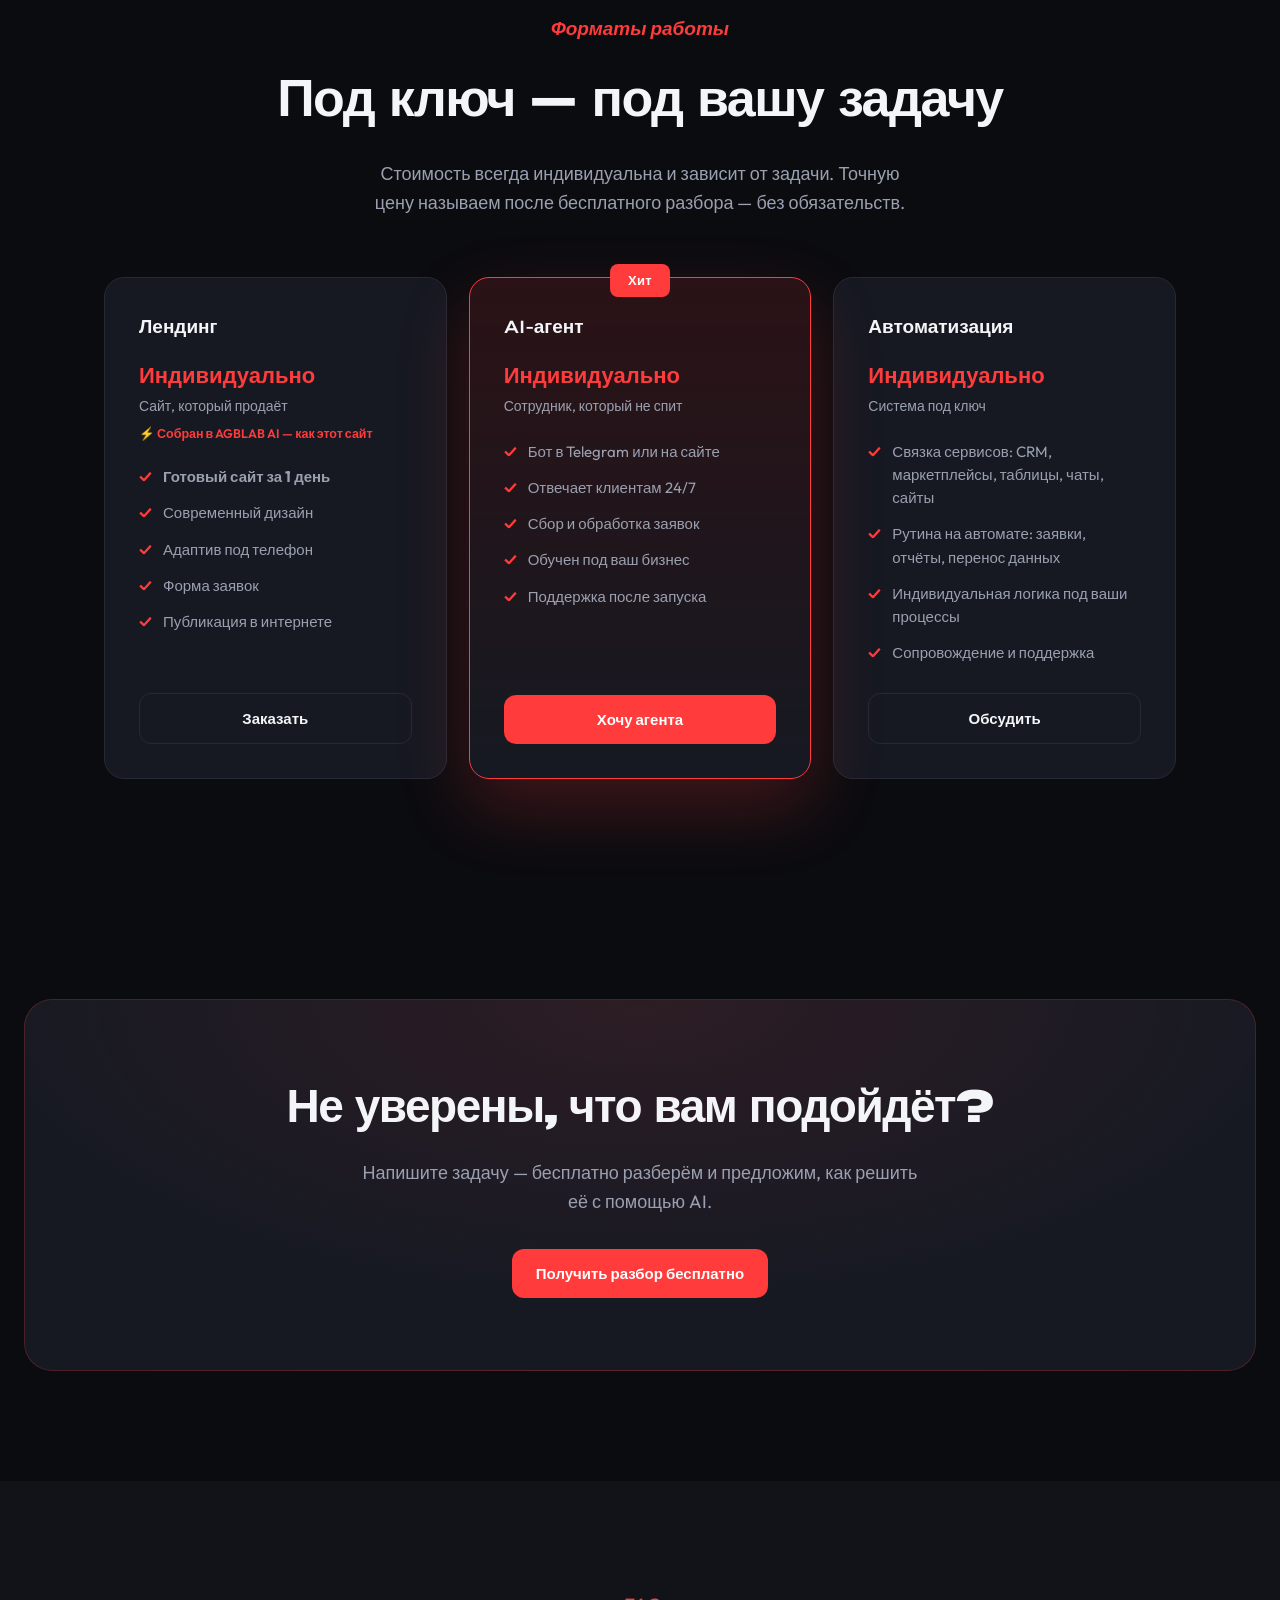
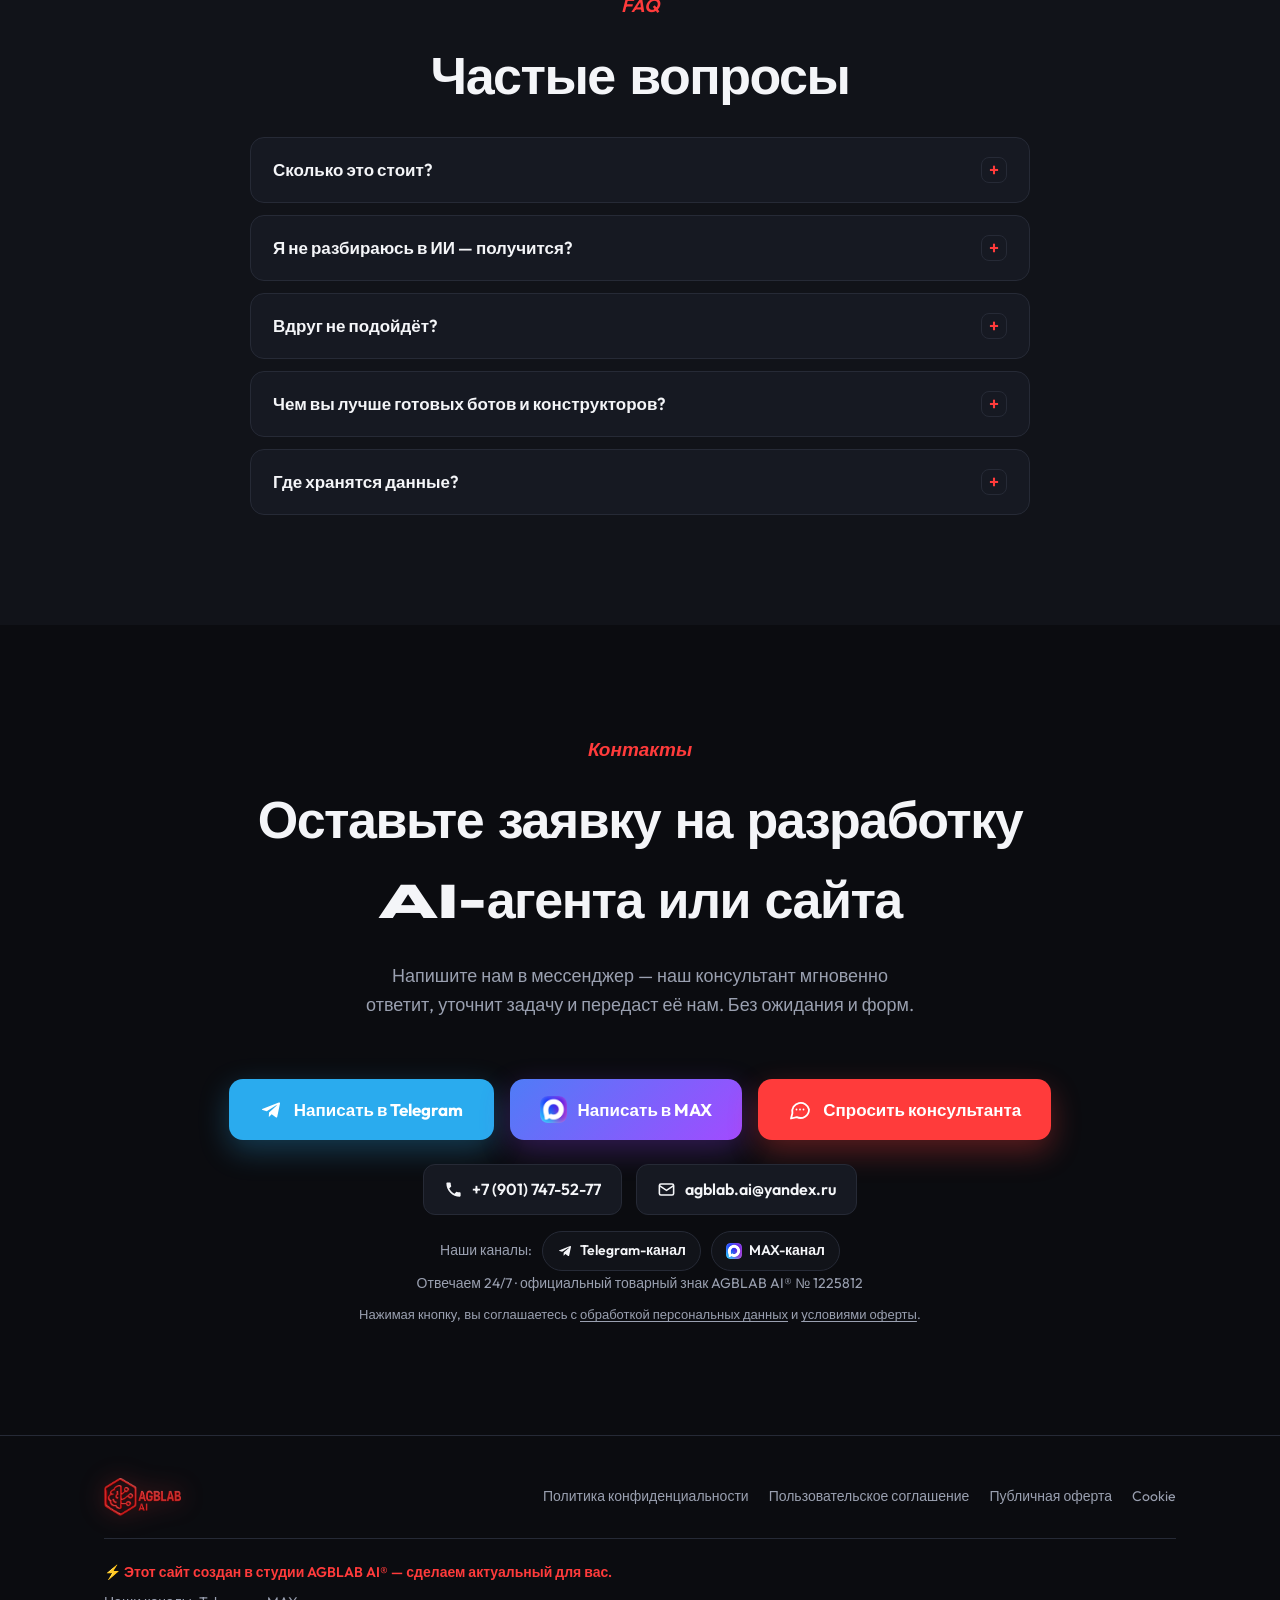
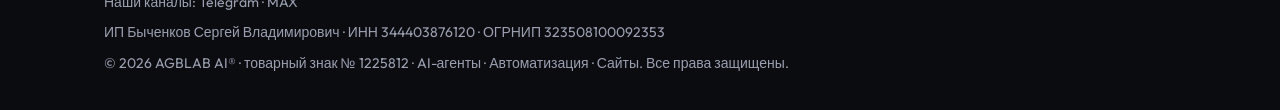
==== commit 4162e473: "chat: update greeting to v1.0, brighten voice hint" ====
--- a/index.html
+++ b/index.html
@@ -353,7 +353,7 @@
 .chat-input button.chat-mic:hover{border-color:var(--accent)}
 .chat-input button.chat-mic.rec{background:var(--accent);color:#fff;border-color:var(--accent);animation:micpulse 1s infinite}
 @keyframes micpulse{0%,100%{box-shadow:0 0 0 0 var(--glow)}50%{box-shadow:0 0 0 7px transparent}}
-.chat-voice-hint{font-size:11px;color:var(--mut);text-align:center;padding:4px 12px 8px;margin:0}
+.chat-voice-hint{font-size:11px;color:var(--txt);opacity:.55;text-align:center;padding:4px 12px 8px;margin:0}
 @media(max-width:520px){
   .chat-win{left:8px;right:8px;bottom:8px;width:auto;height:calc(100dvh - 16px);max-height:none}
   .chat-fab{left:14px;bottom:84px}
@@ -1225,7 +1225,7 @@
         micBtn=document.getElementById('chatMic');
   if(!fab)return;
   const API='https://agblabai.ru/api/chat', STT='https://agblabai.ru/api/stt';
-  const GREET='Здравствуйте! 👋 Меня зовут Ксения, я консультант AGBLAB AI. Расскажите, что хотите наладить в бизнесе — подскажу и предложу бесплатный разбор вашей задачи.';
+  const GREET='Здравствуйте! Я Ксения, консультант AGBLAB AI.\n\nПомогу разобраться, что в вашем бизнесе можно автоматизировать, где теряются заявки, время или контроль, и с чего лучше начать.\n\nРасскажите, пожалуйста, какая задача сейчас сильнее всего забирает у вас время или создаёт проблемы?';
   let history=[], busy=false, greeted=false;
   const esc=s=>s.replace(/[&<>]/g,c=>({'&':'&amp;','<':'&lt;','>':'&gt;'}[c]));
   const linkify=s=>esc(s).replace(/(https?:\/\/[^\s]+)/g,'<a href="$1" target="_blank" rel="noopener">$1</a>');
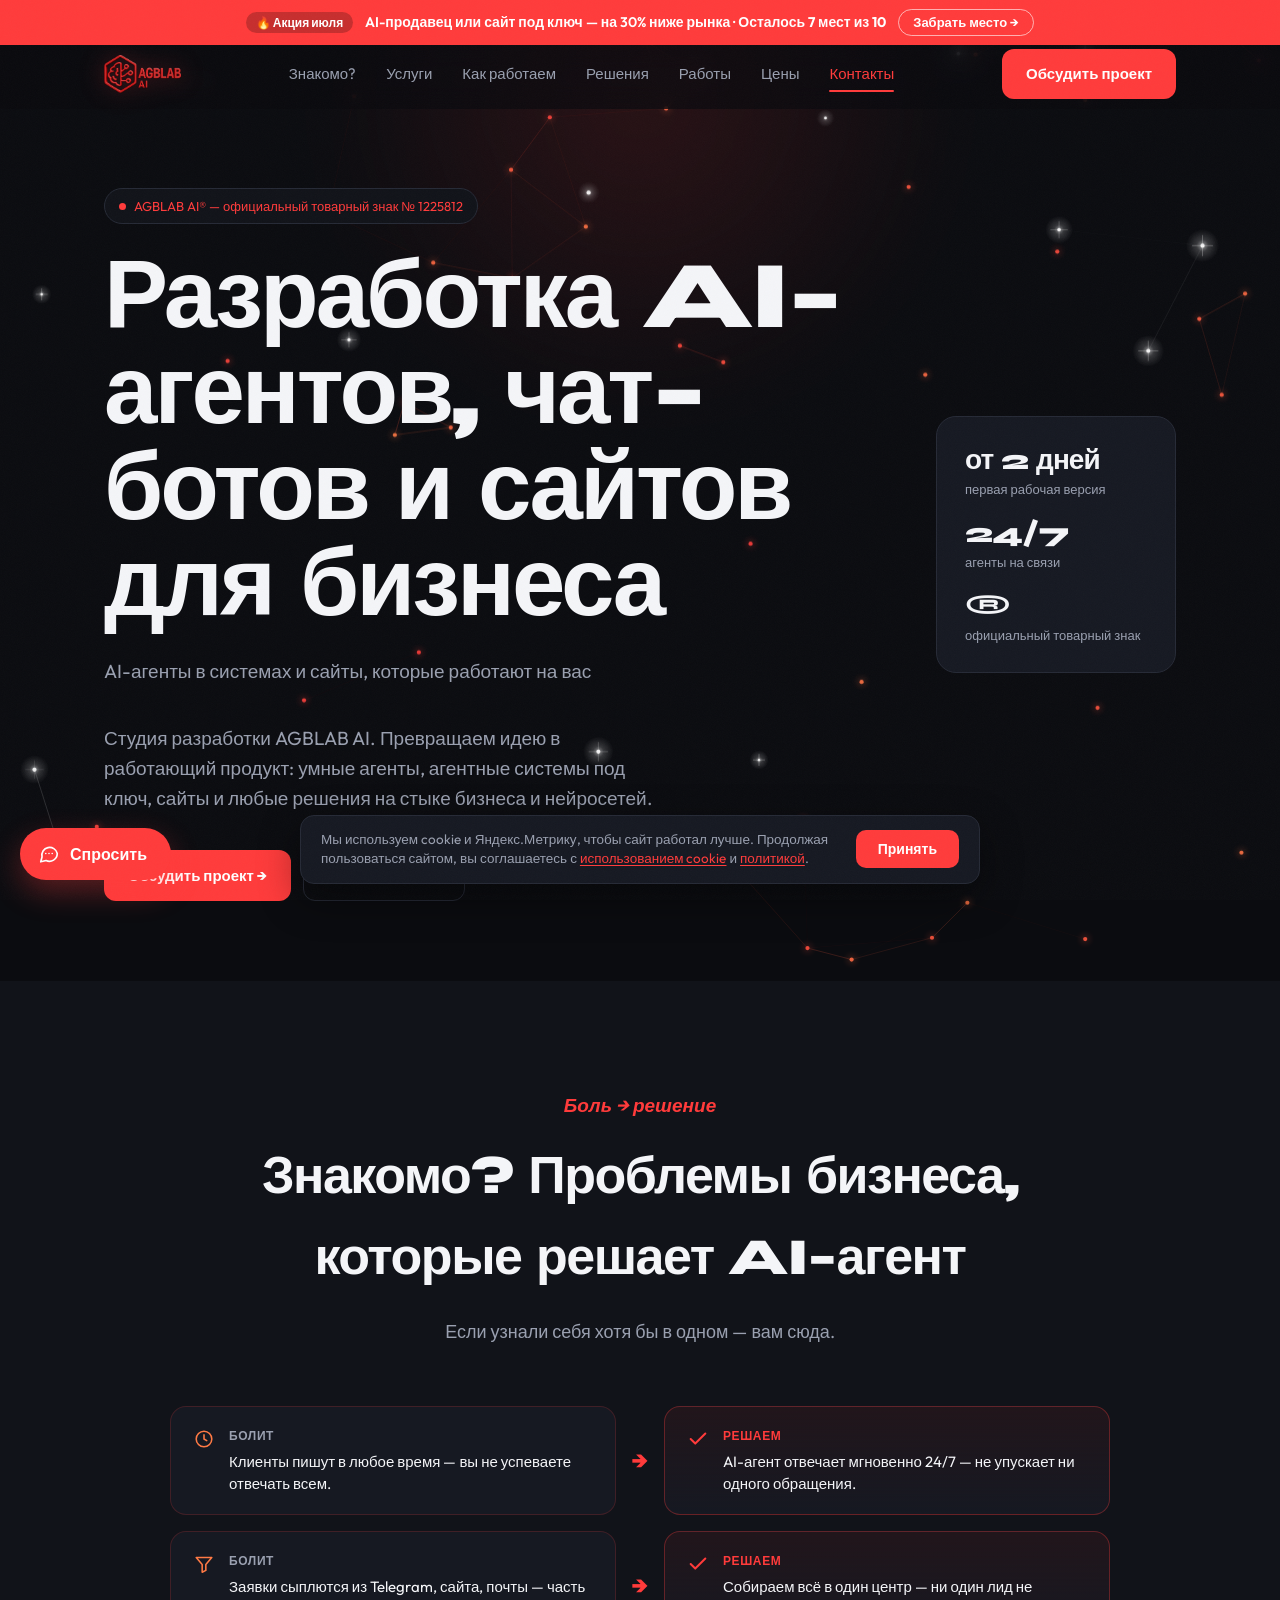
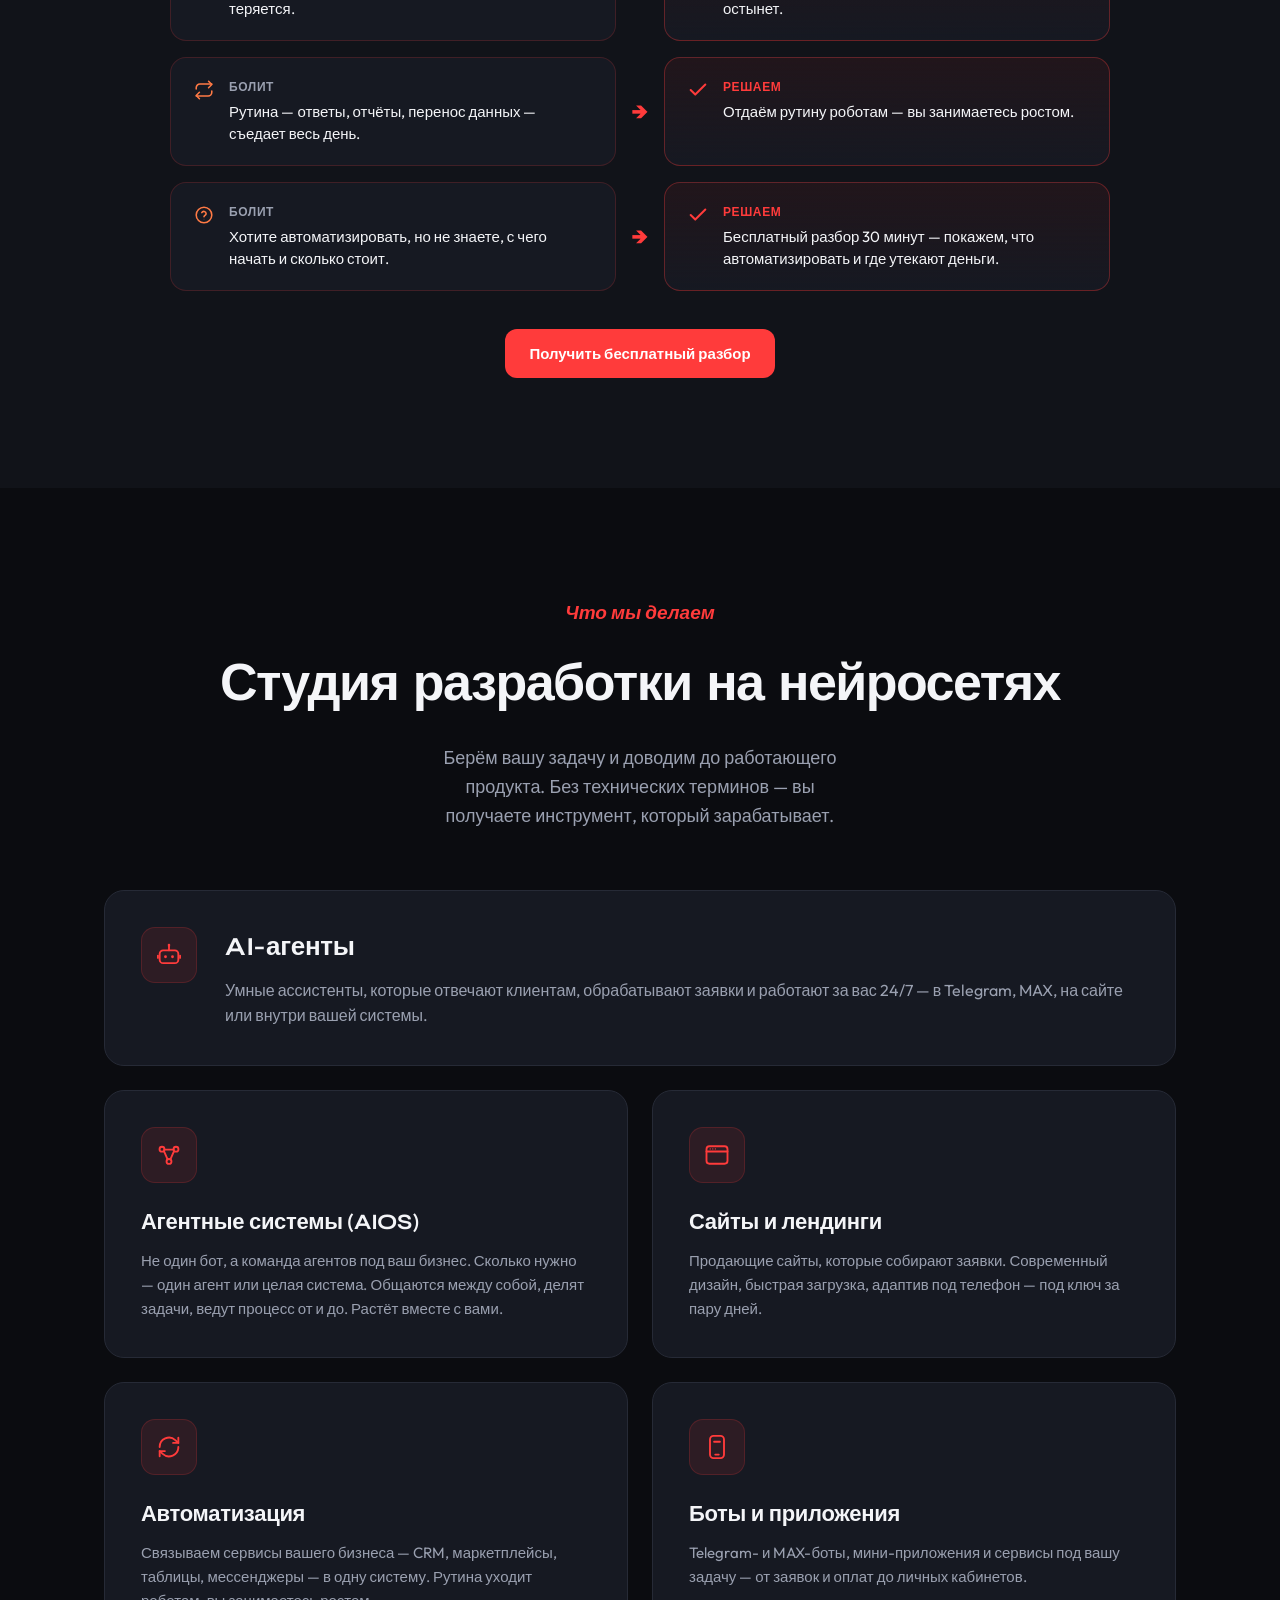
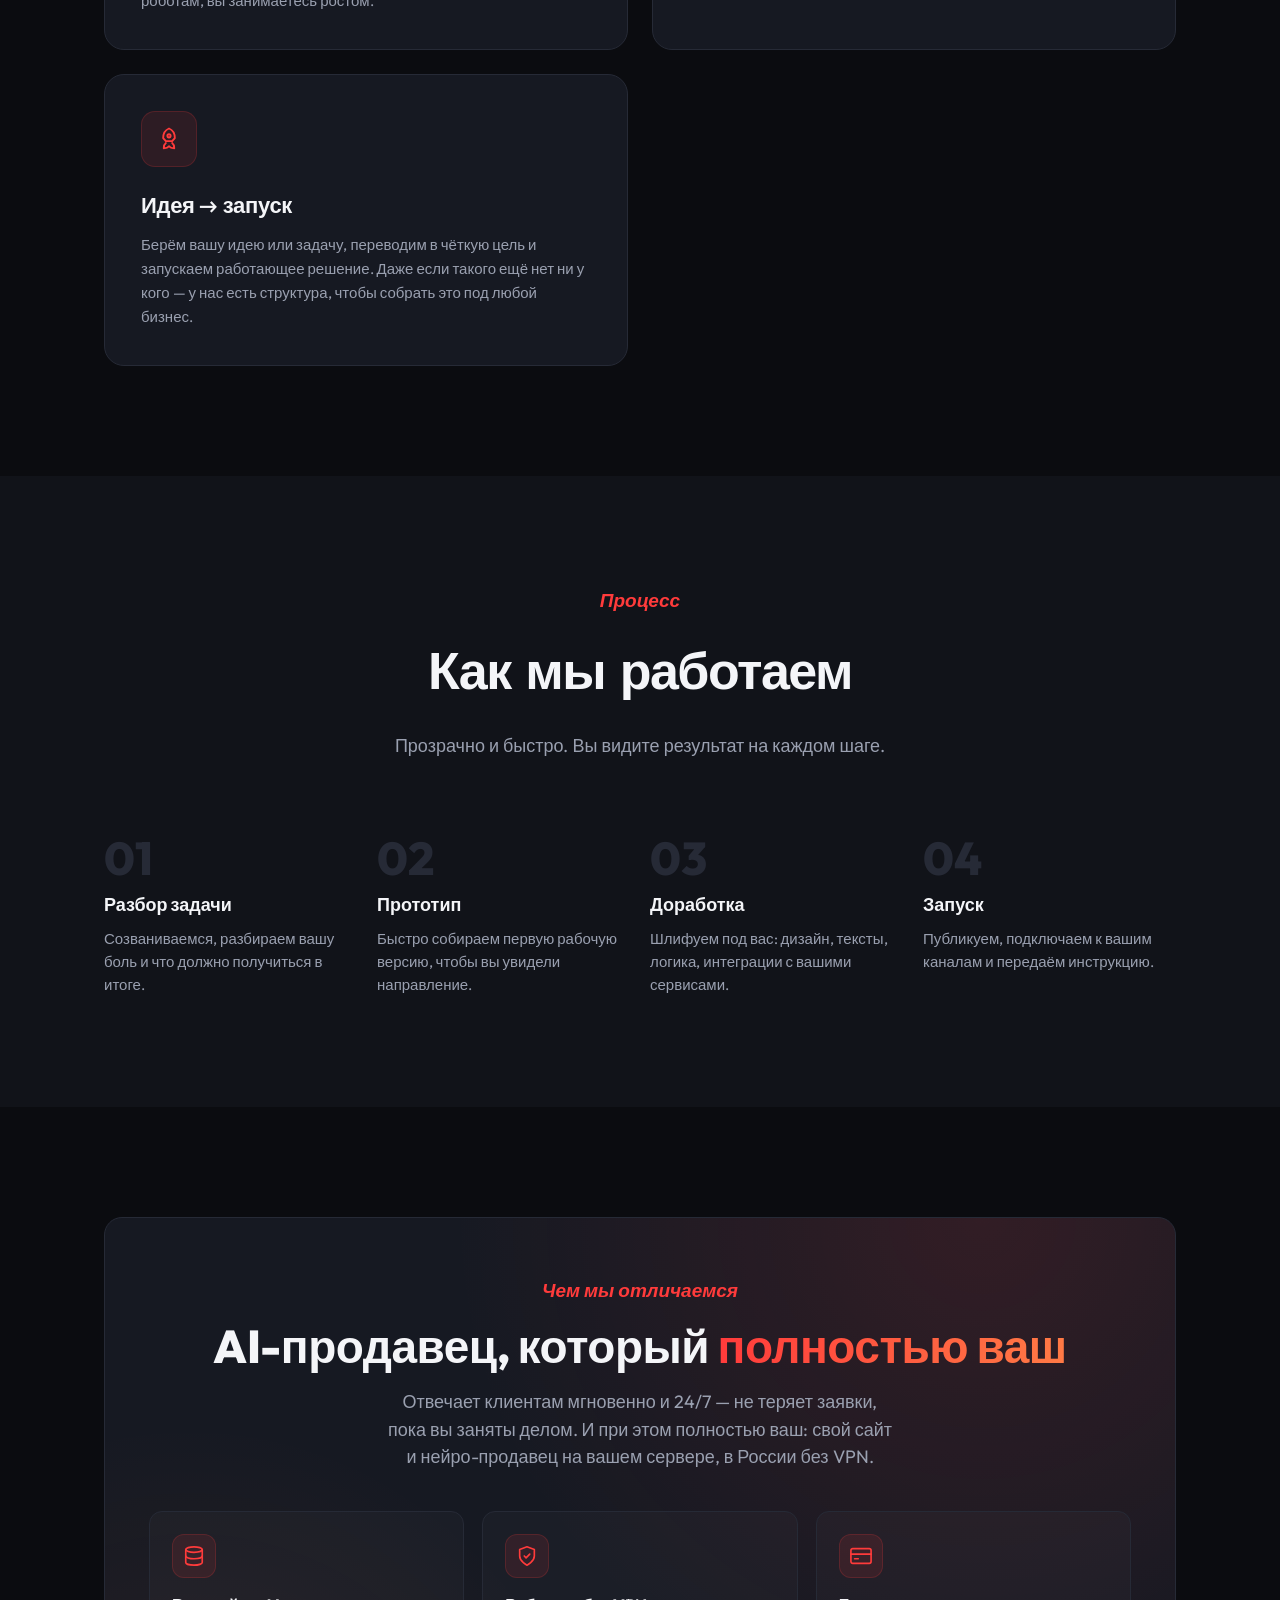
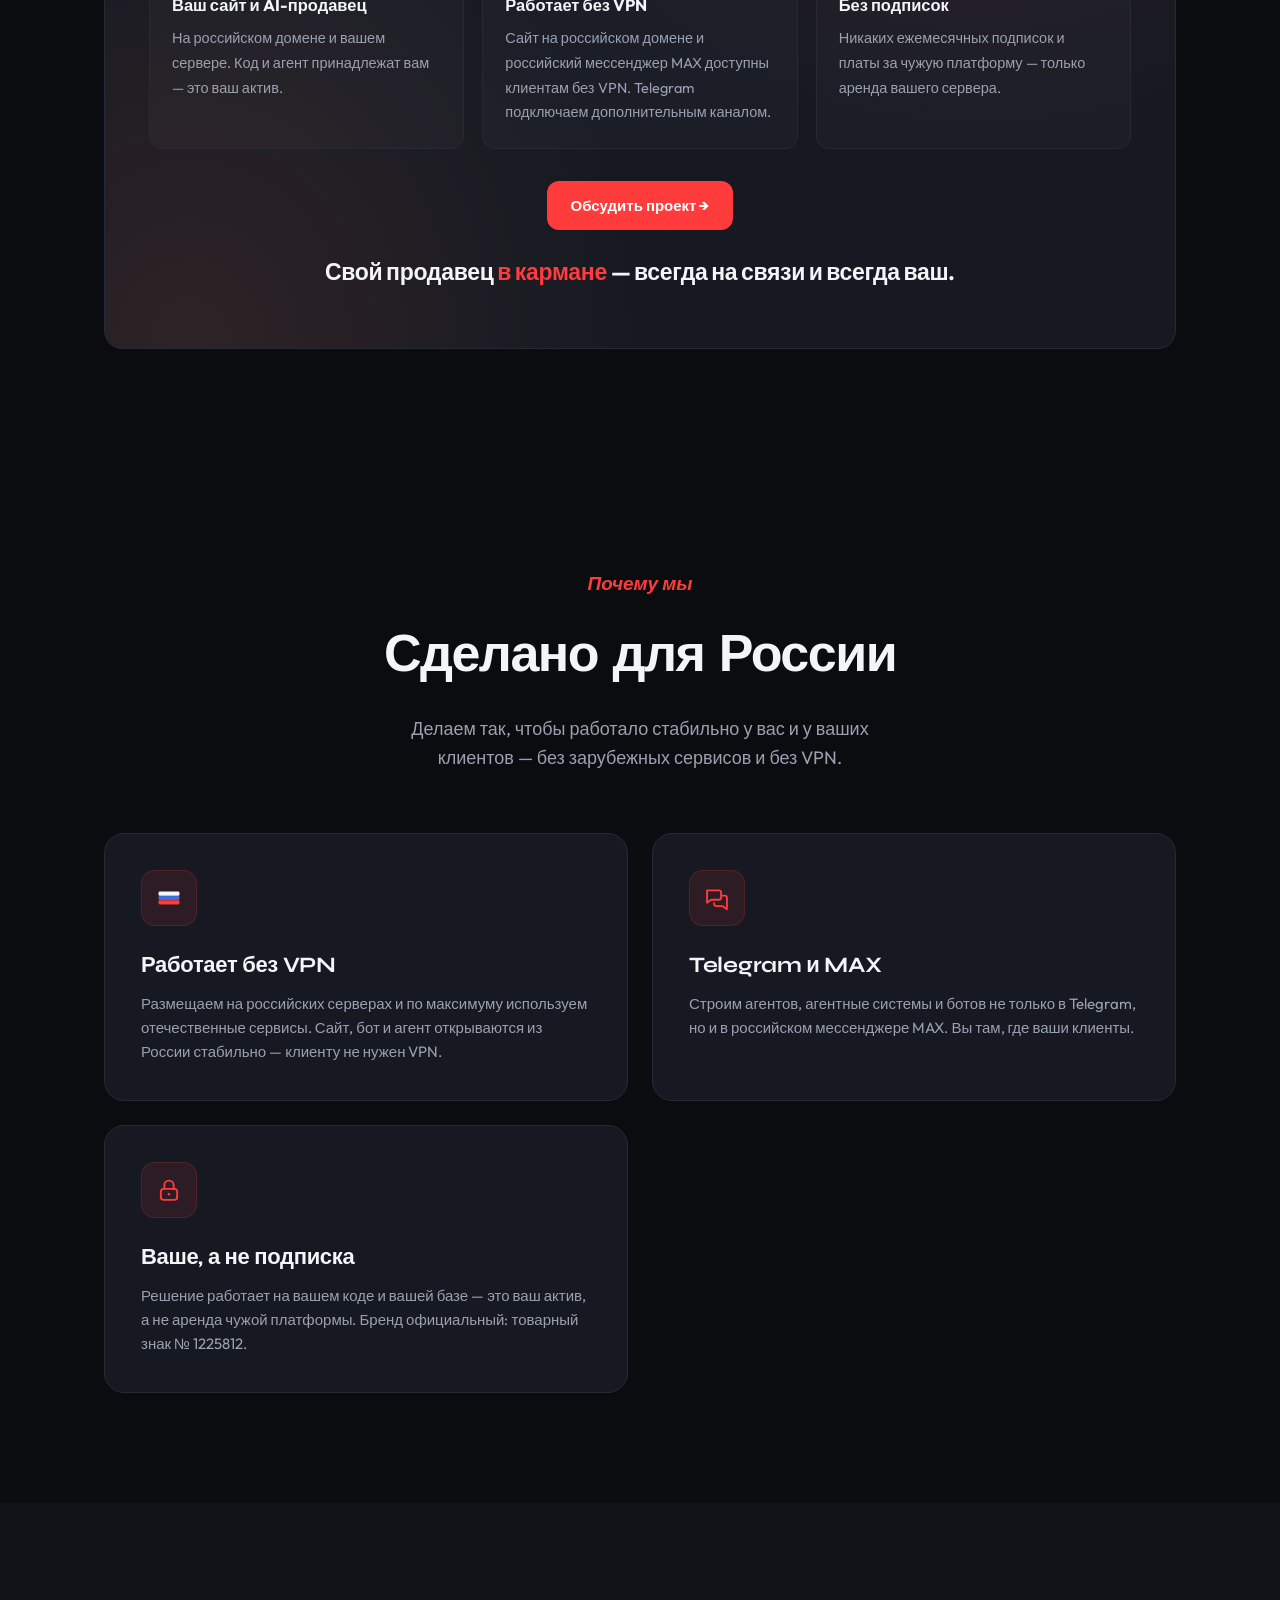
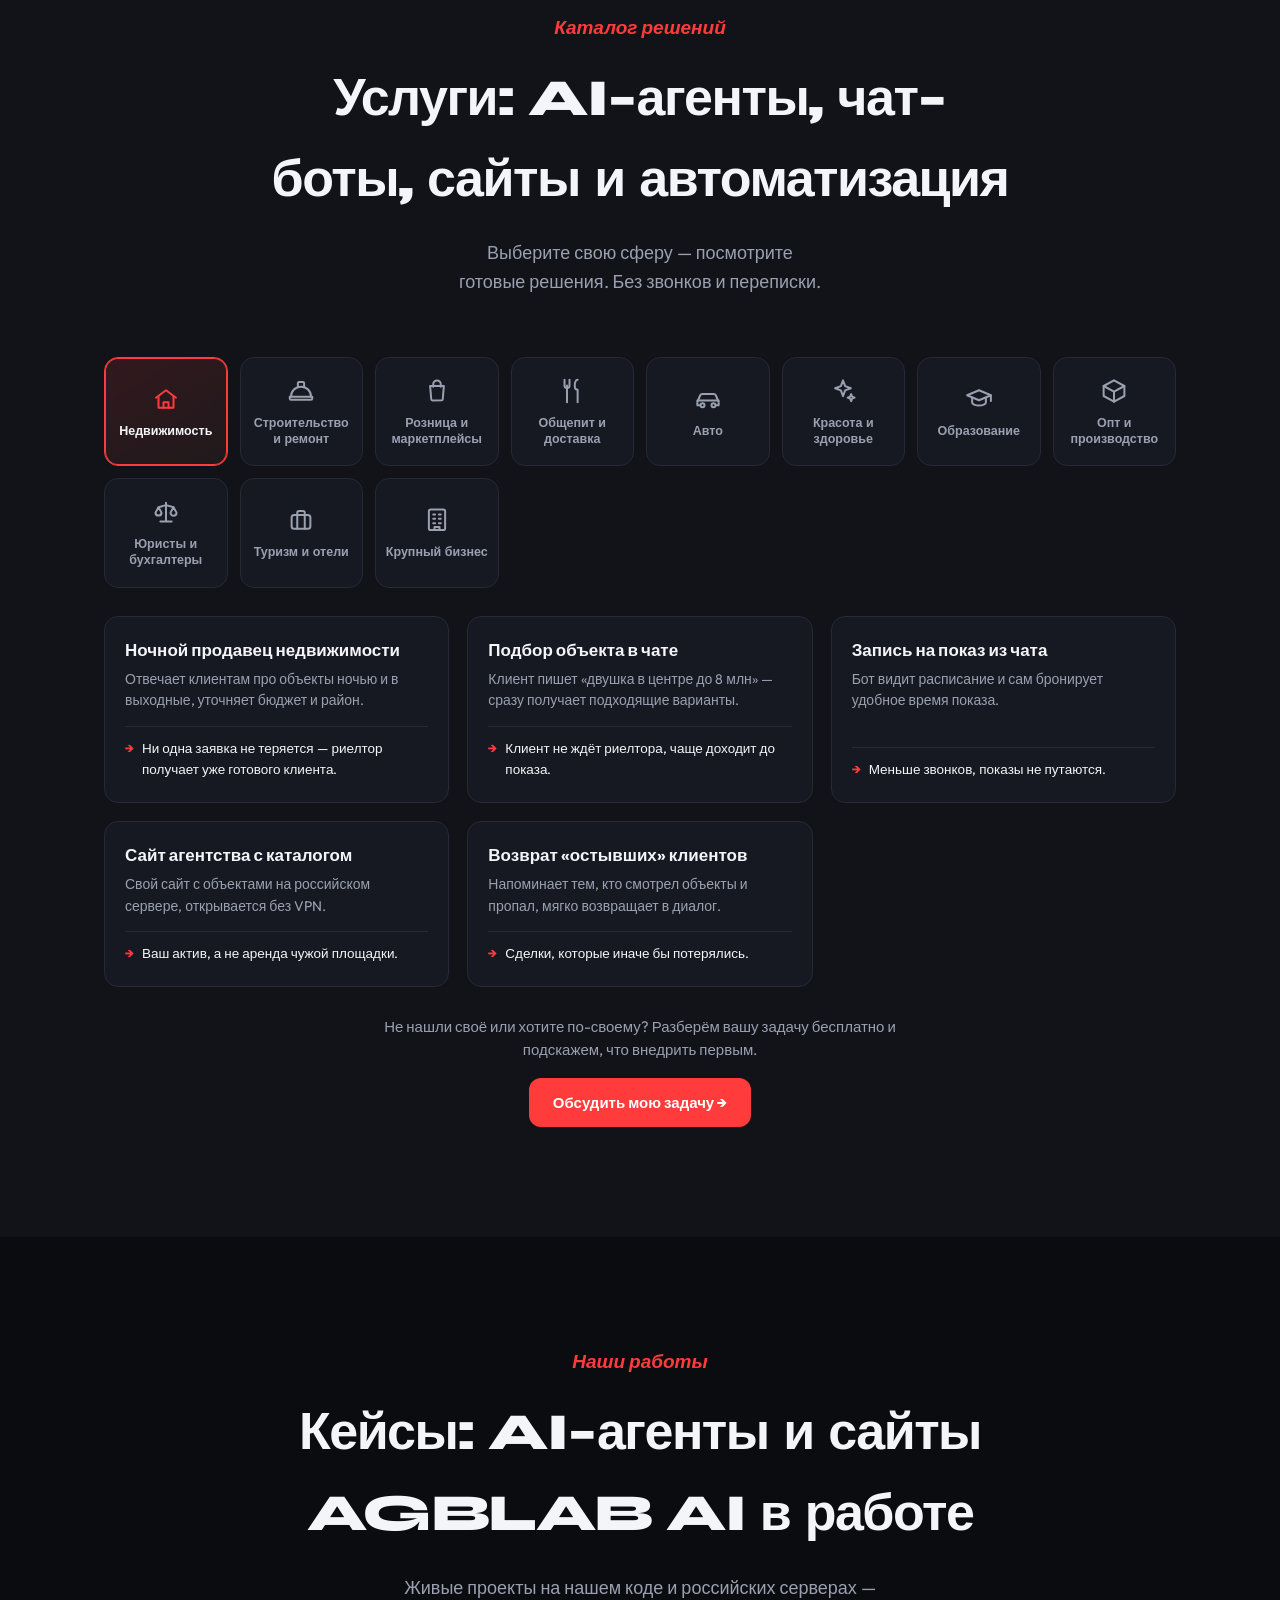
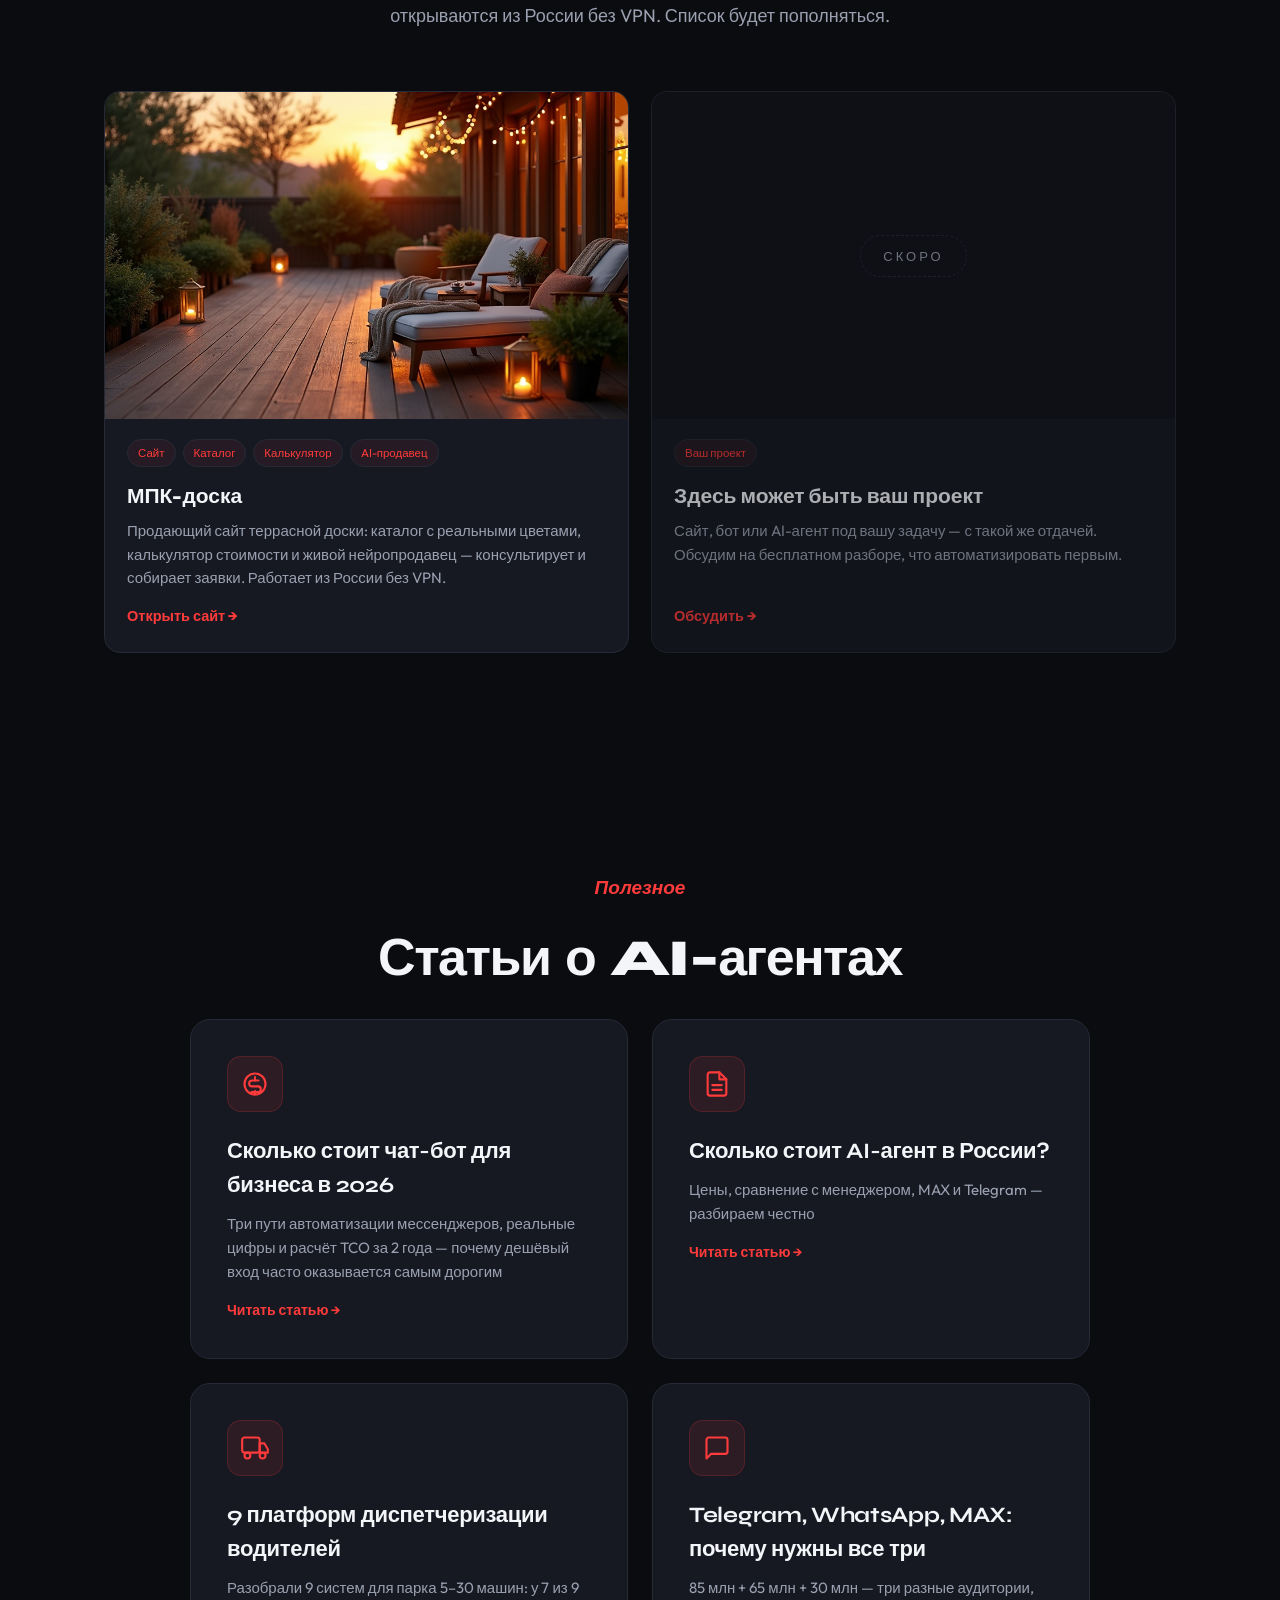
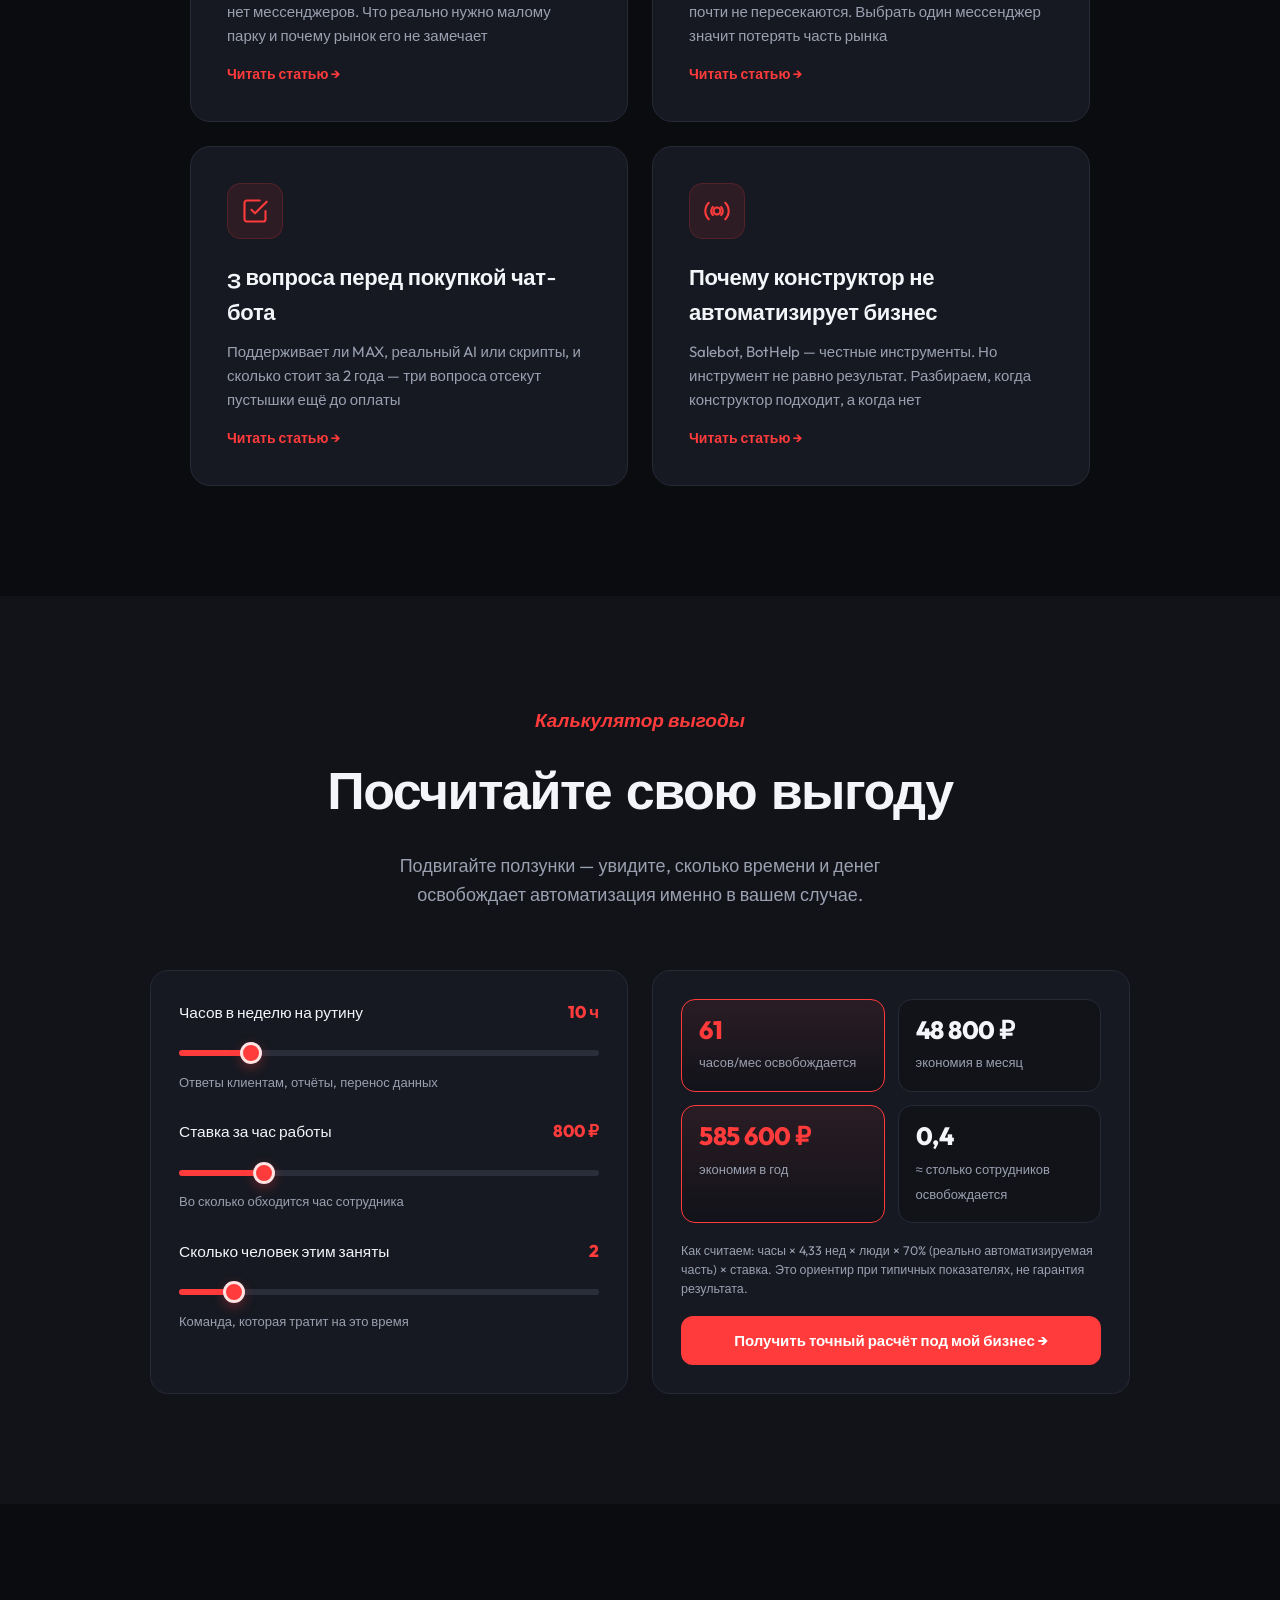
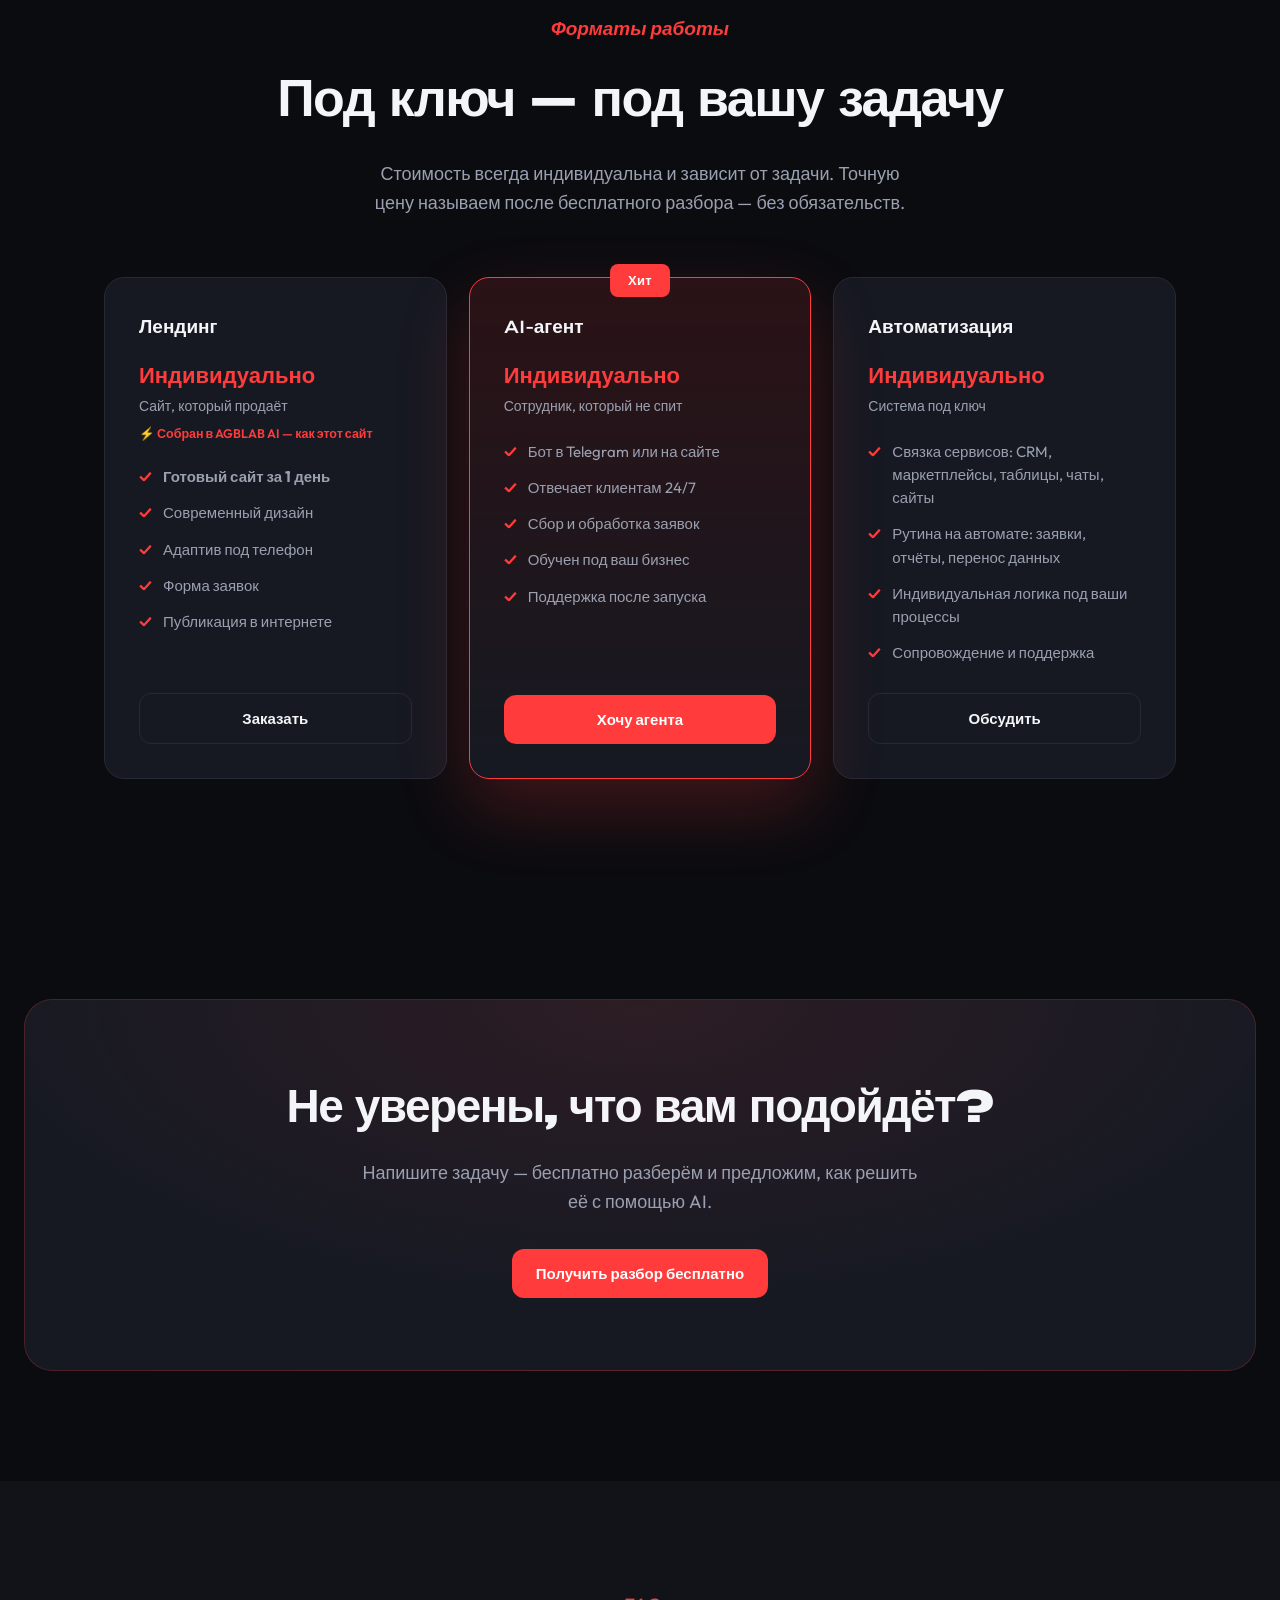
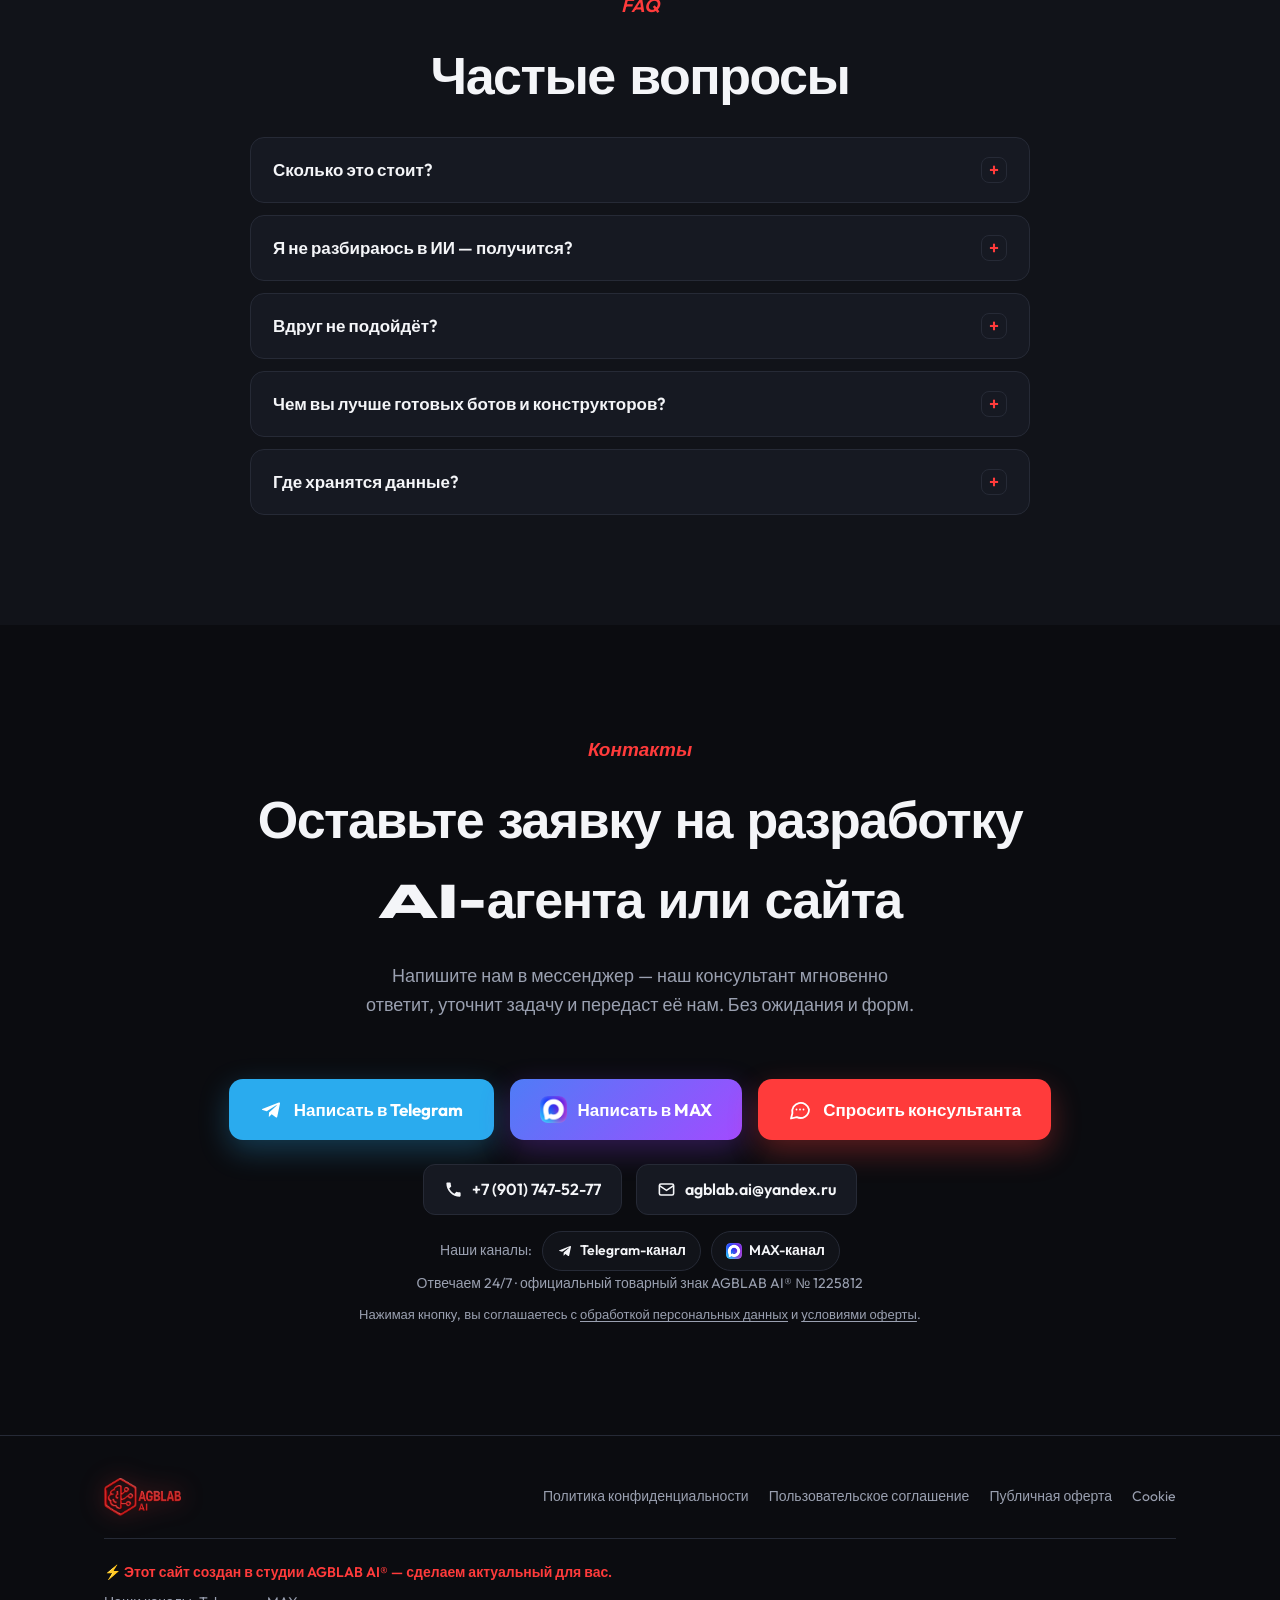
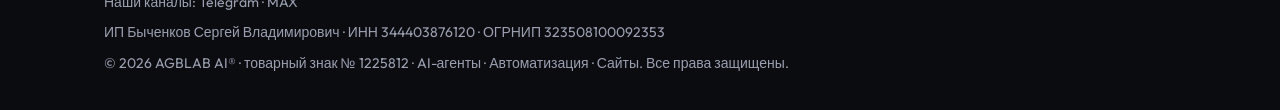
==== commit 0792a259: "chat: session dedup — one lead per session, early marker" ====
--- a/index.html
+++ b/index.html
@@ -1226,6 +1226,7 @@
   if(!fab)return;
   const API='https://agblabai.ru/api/chat', STT='https://agblabai.ru/api/stt';
   const GREET='Здравствуйте! Я Ксения, консультант AGBLAB AI.\n\nПомогу разобраться, что в вашем бизнесе можно автоматизировать, где теряются заявки, время или контроль, и с чего лучше начать.\n\nРасскажите, пожалуйста, какая задача сейчас сильнее всего забирает у вас время или создаёт проблемы?';
+  const SID=sessionStorage.getItem('agb_sid')||(()=>{const id=(crypto.randomUUID?crypto.randomUUID():Math.random().toString(36).slice(2)+Date.now().toString(36));sessionStorage.setItem('agb_sid',id);return id;})();
   let history=[], busy=false, greeted=false;
   const esc=s=>s.replace(/[&<>]/g,c=>({'&':'&amp;','<':'&lt;','>':'&gt;'}[c]));
   const linkify=s=>esc(s).replace(/(https?:\/\/[^\s]+)/g,'<a href="$1" target="_blank" rel="noopener">$1</a>');
@@ -1240,10 +1241,11 @@
   async function send(text){
     add('me',text);history.push({role:'user',content:text});busy=true;typing(true);
     try{
-      const r=await fetch(API,{method:'POST',headers:{'Content-Type':'application/json'},body:JSON.stringify({messages:history})});
+      const lead_done=!!sessionStorage.getItem('agb_lead');
+      const r=await fetch(API,{method:'POST',headers:{'Content-Type':'application/json'},body:JSON.stringify({messages:history,session_id:SID,lead_done})});
       const data=await r.json();typing(false);
       const reply=data.reply||'Расскажите подробнее о задаче?';add('bot',reply);history.push({role:'assistant',content:reply});
-      if(data.lead&&window.ym)ym(109649413,'reachGoal','chat_lead');
+      if(data.lead){sessionStorage.setItem('agb_lead','1');if(window.ym)ym(109649413,'reachGoal','chat_lead');}
     }catch(err){typing(false);add('bot','Связь прервалась. Напишите нам в Telegram: https://t.me/agbagent_bot');}
     busy=false;
   }
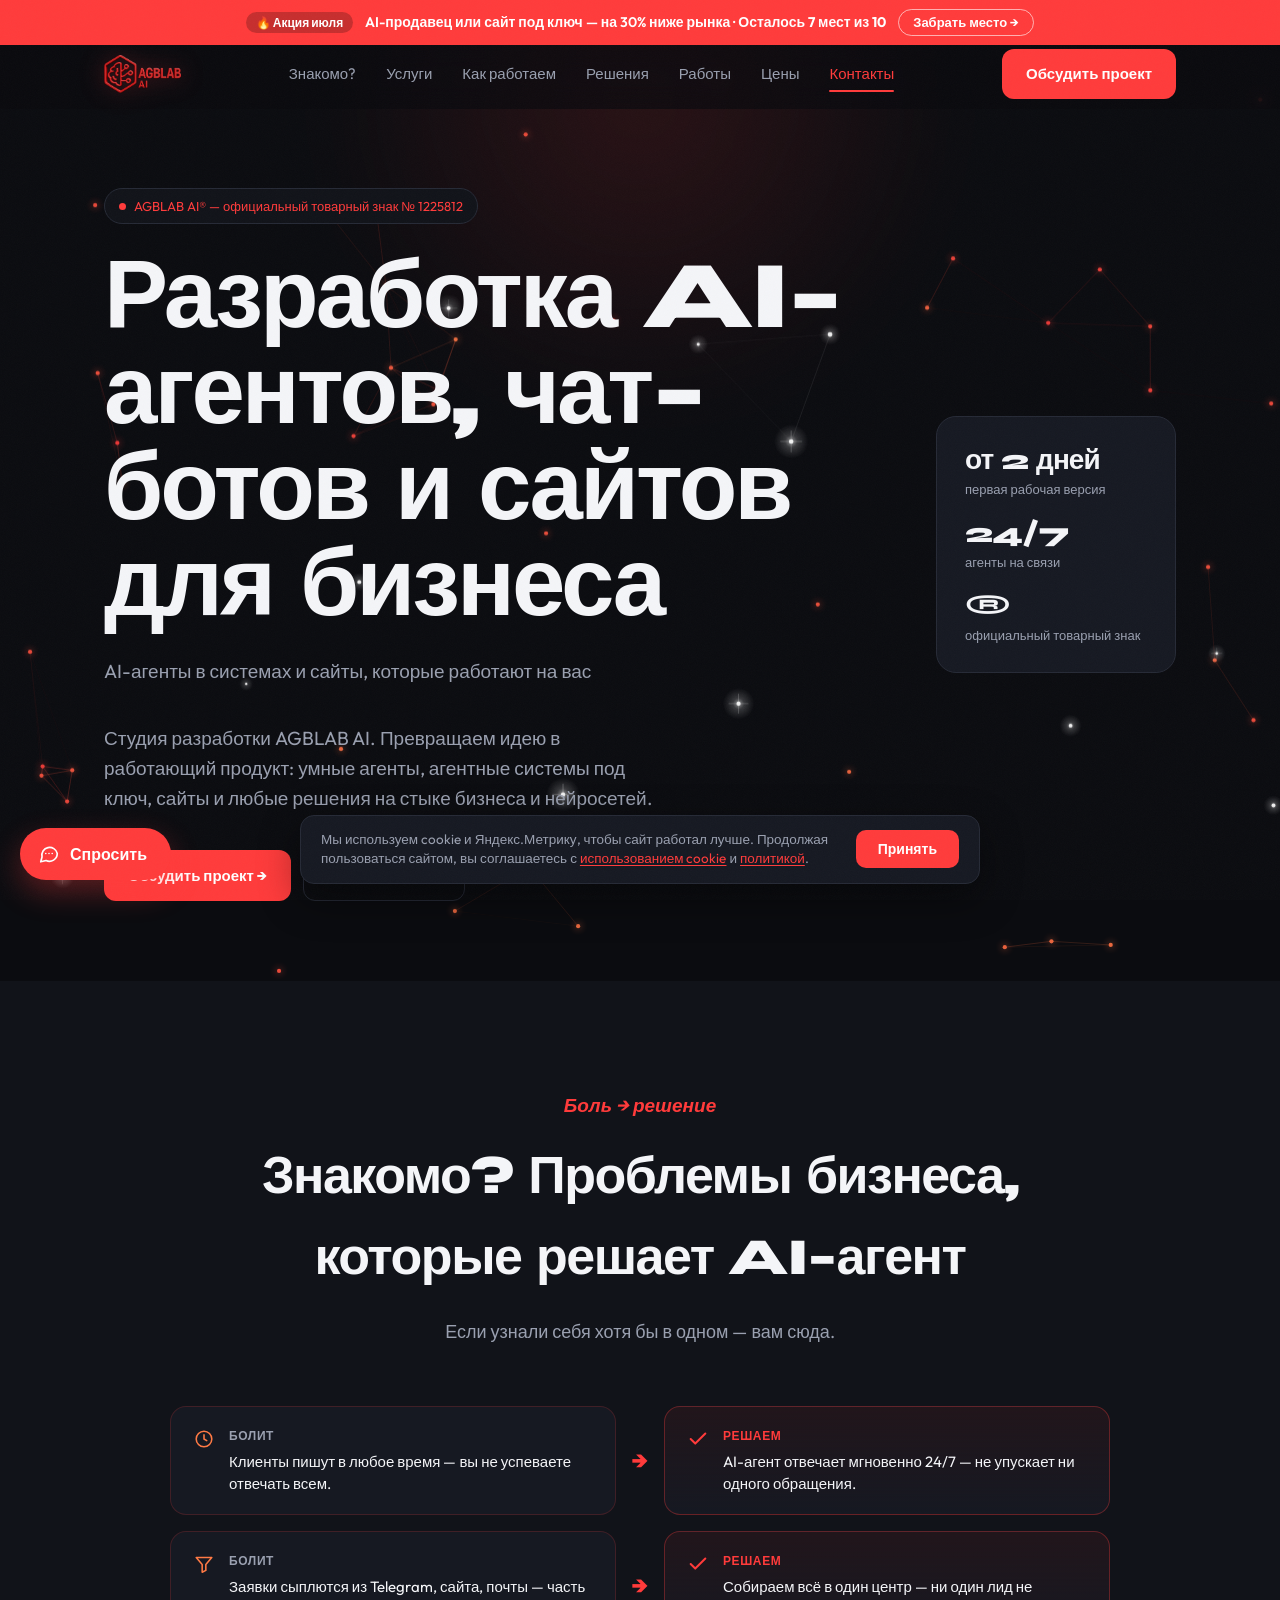
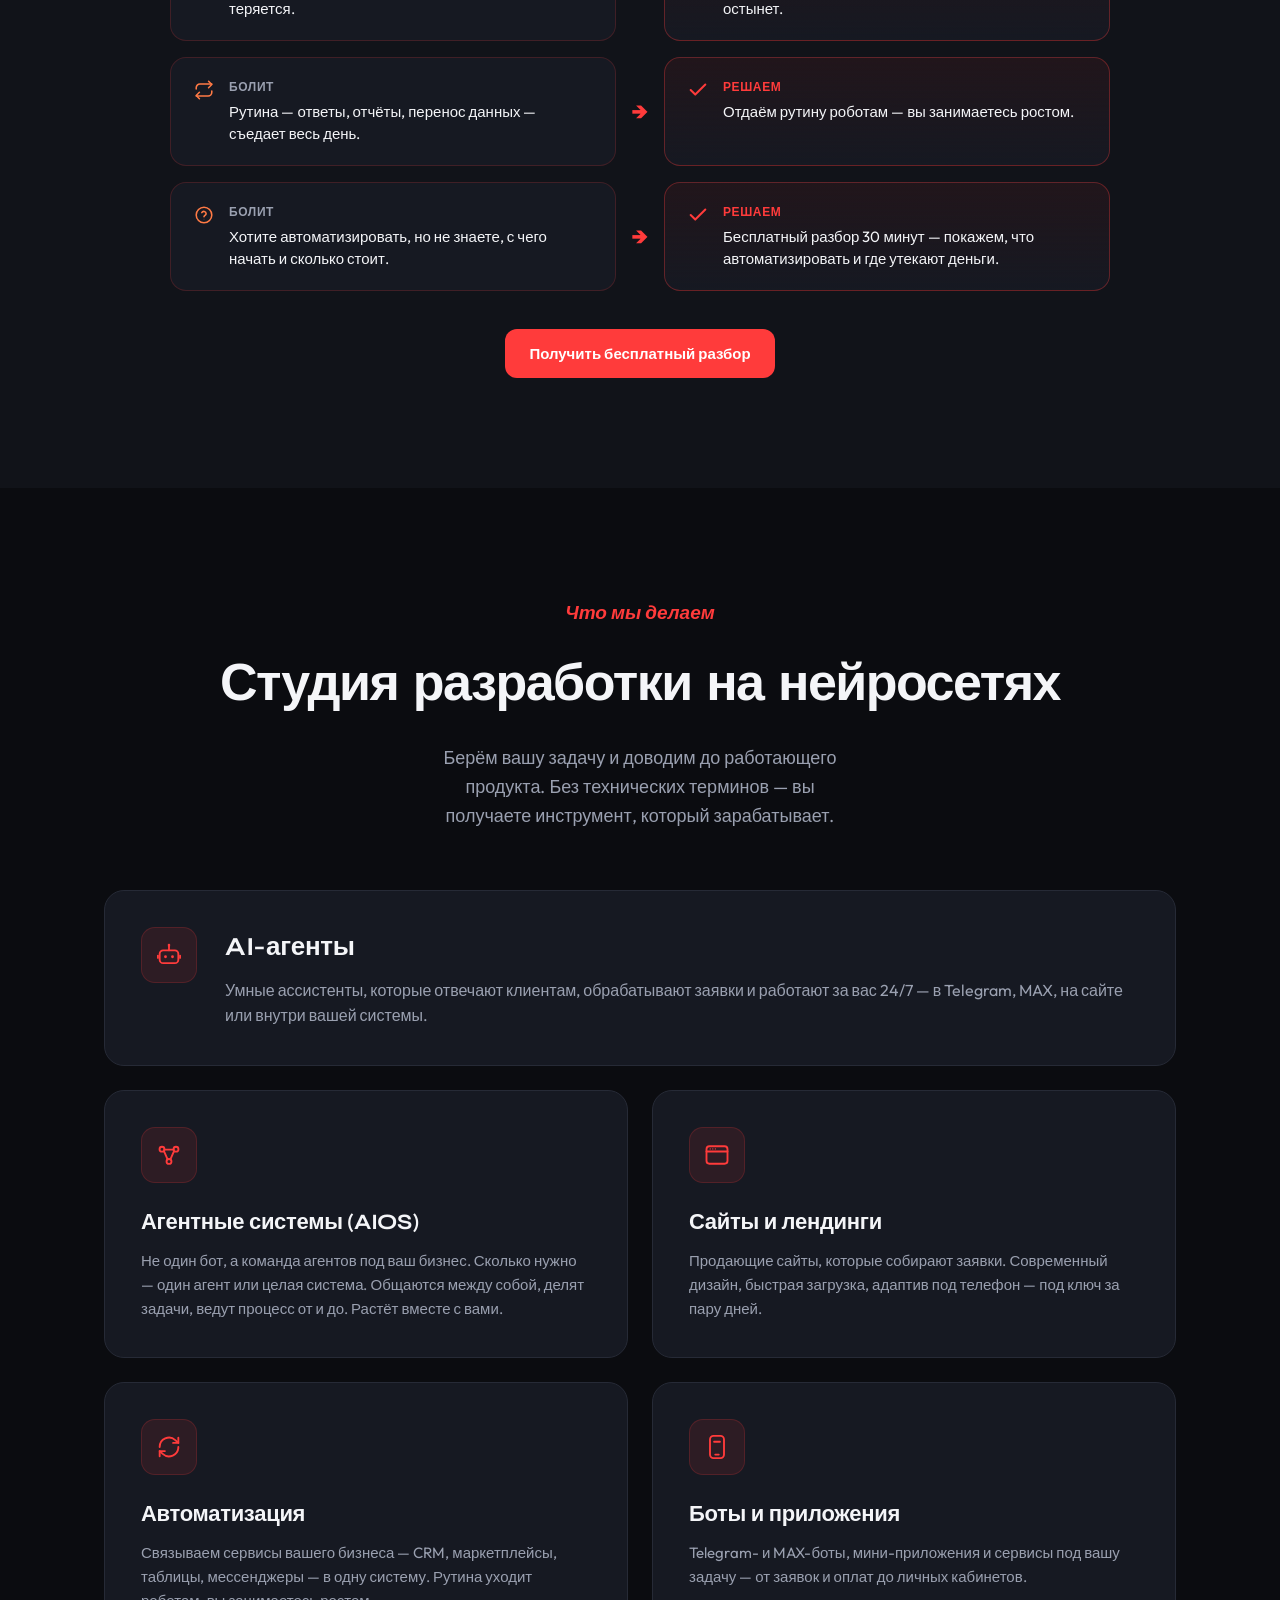
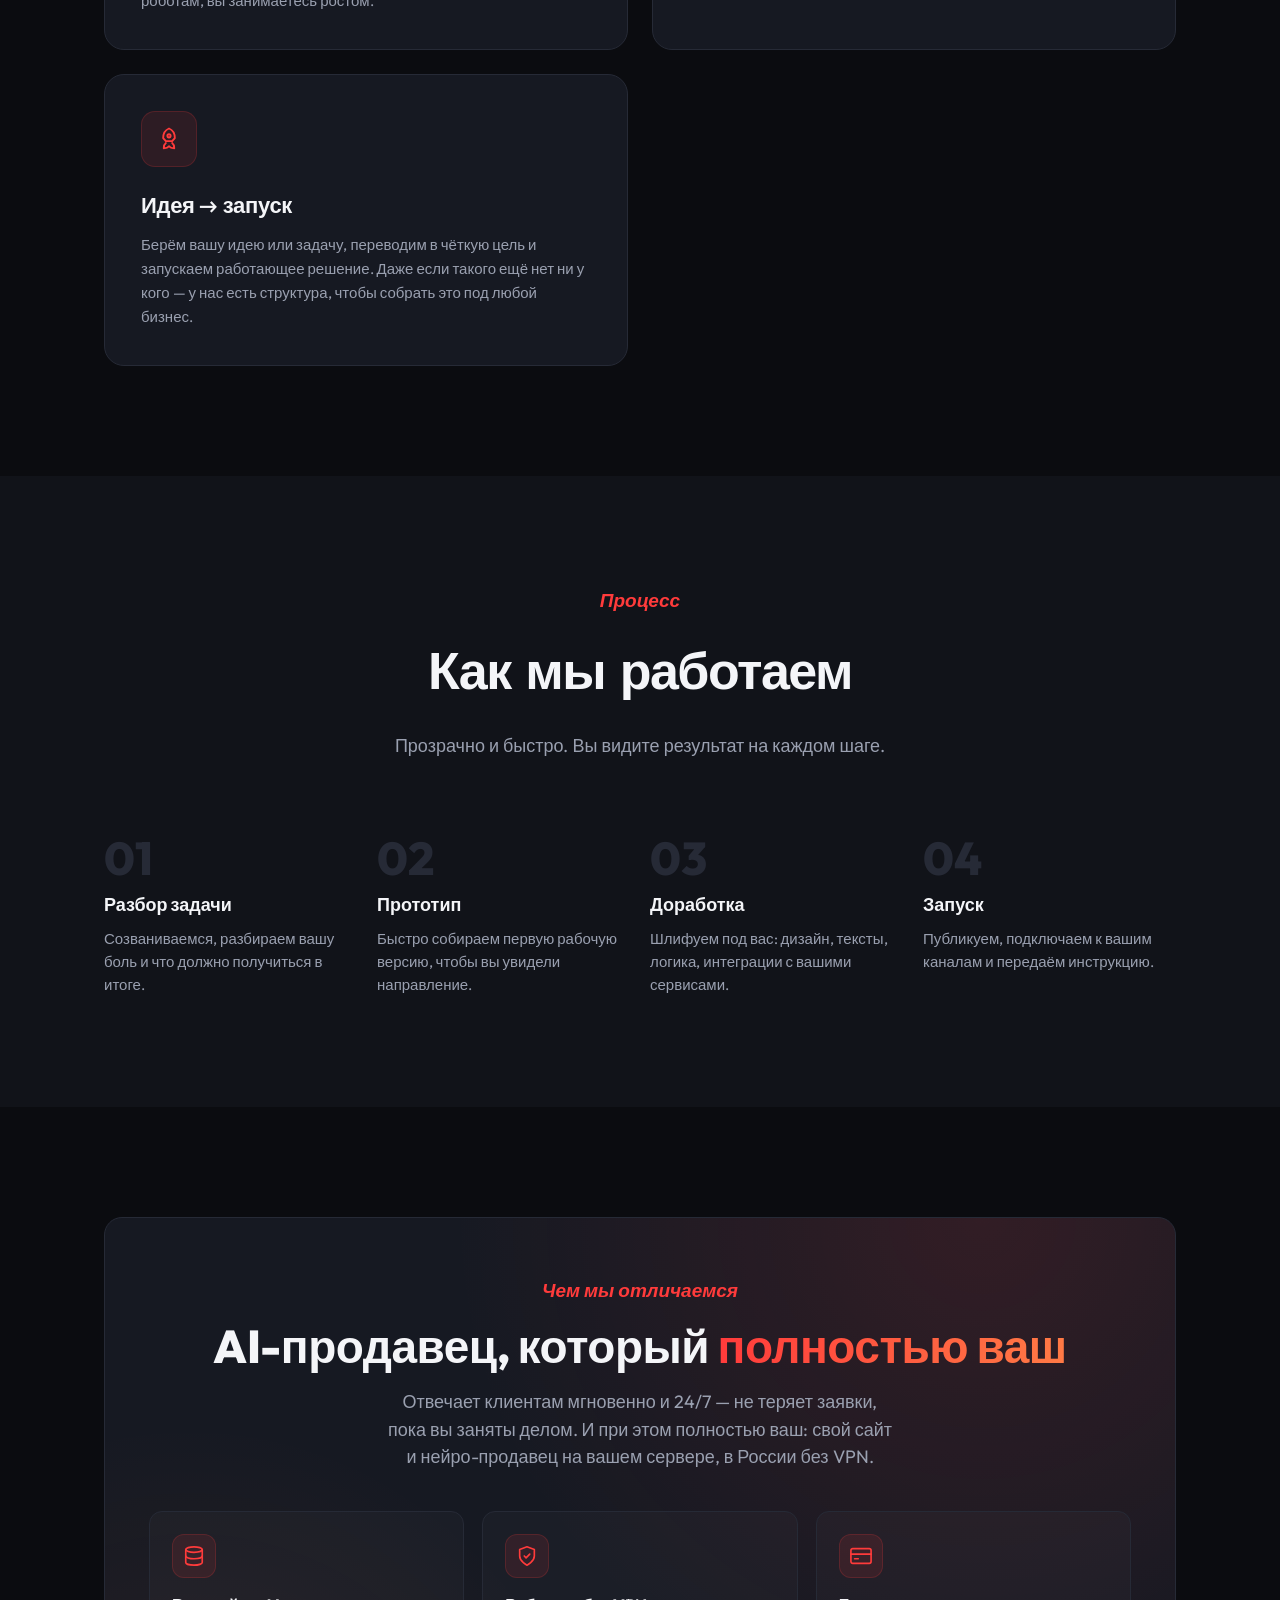
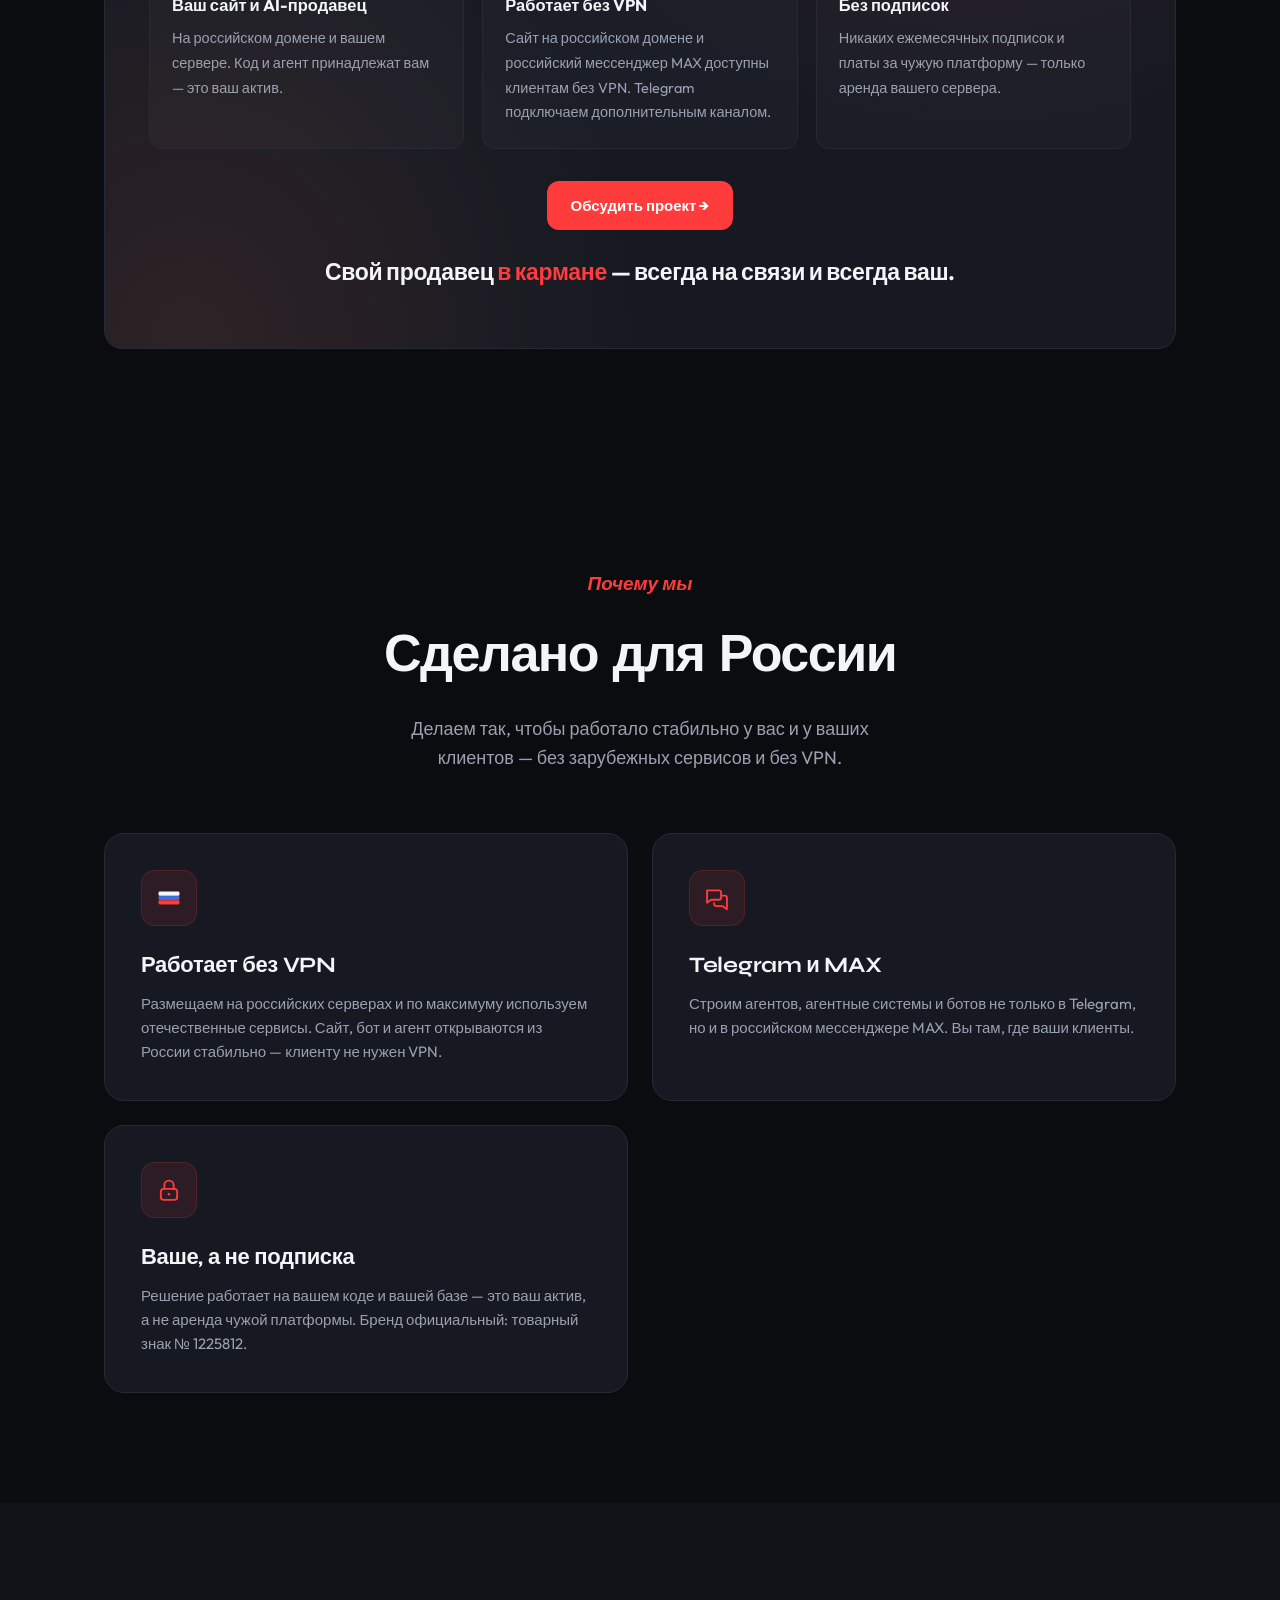
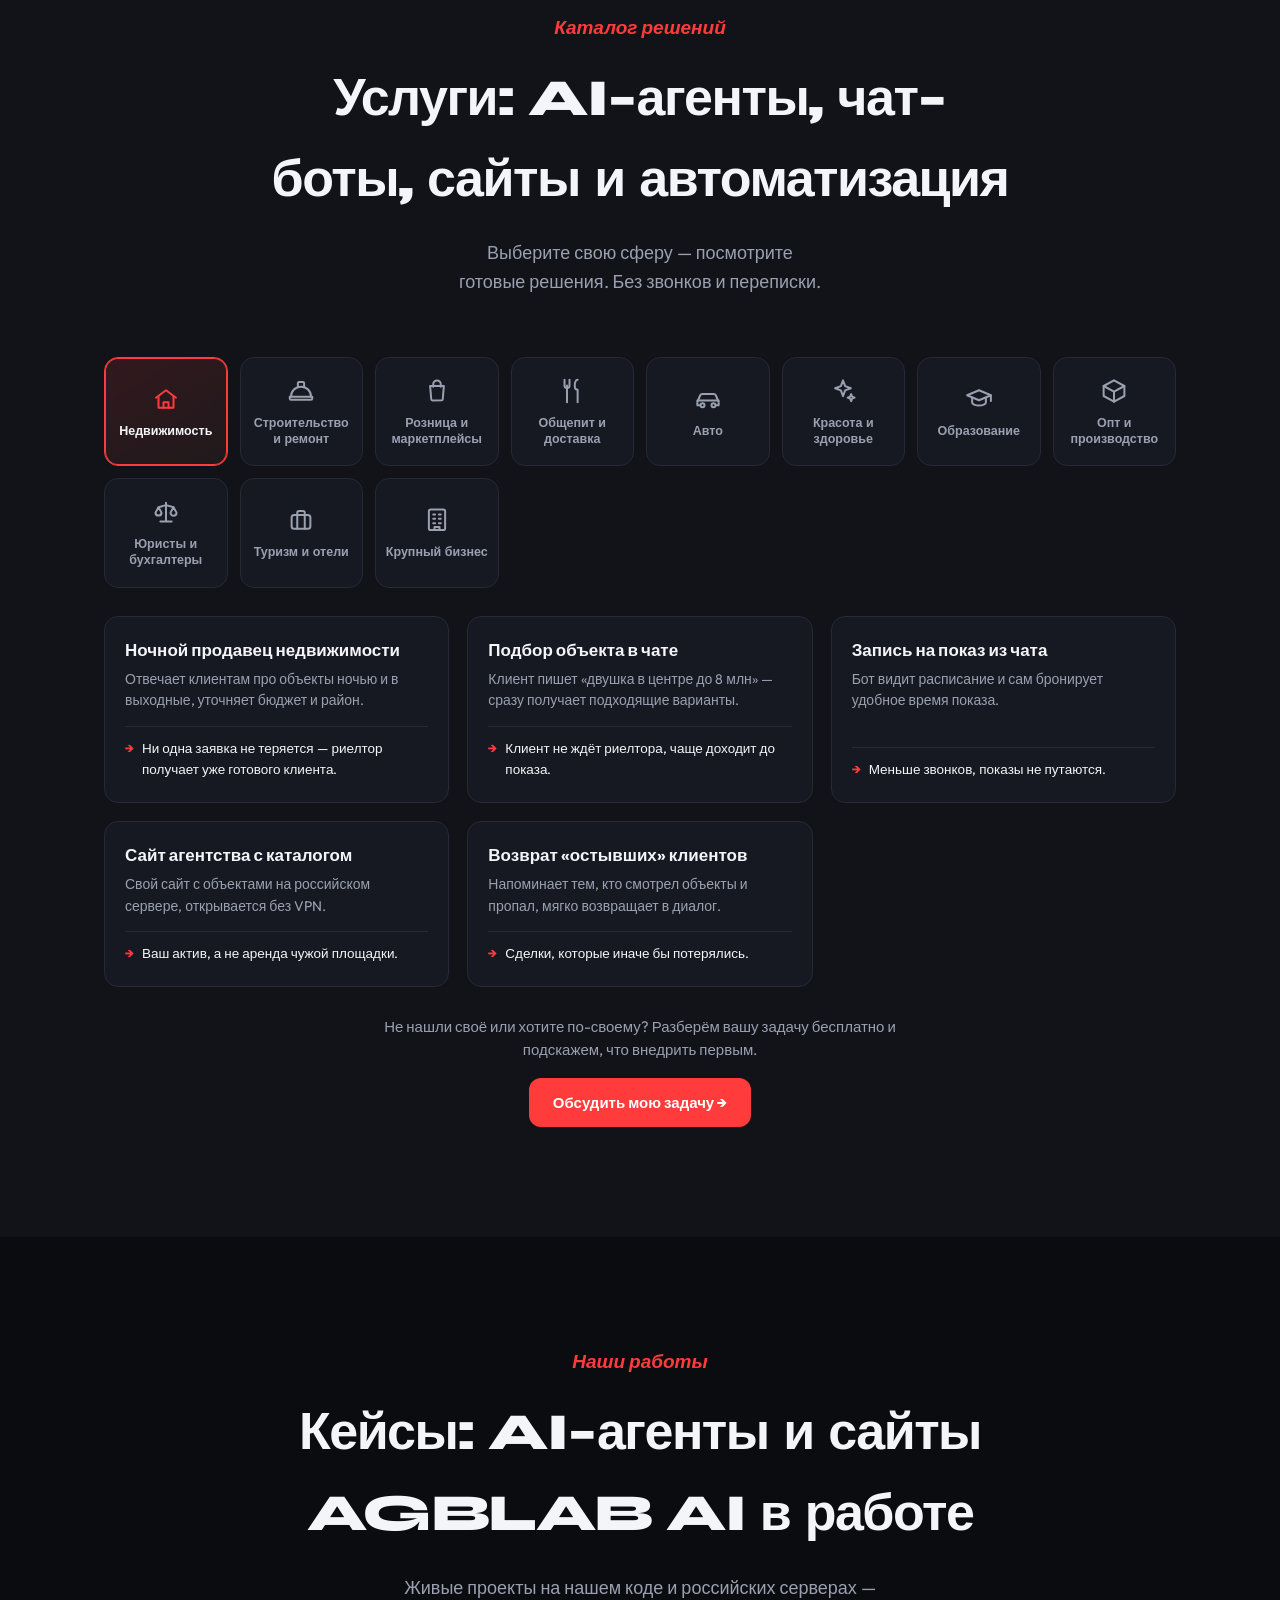
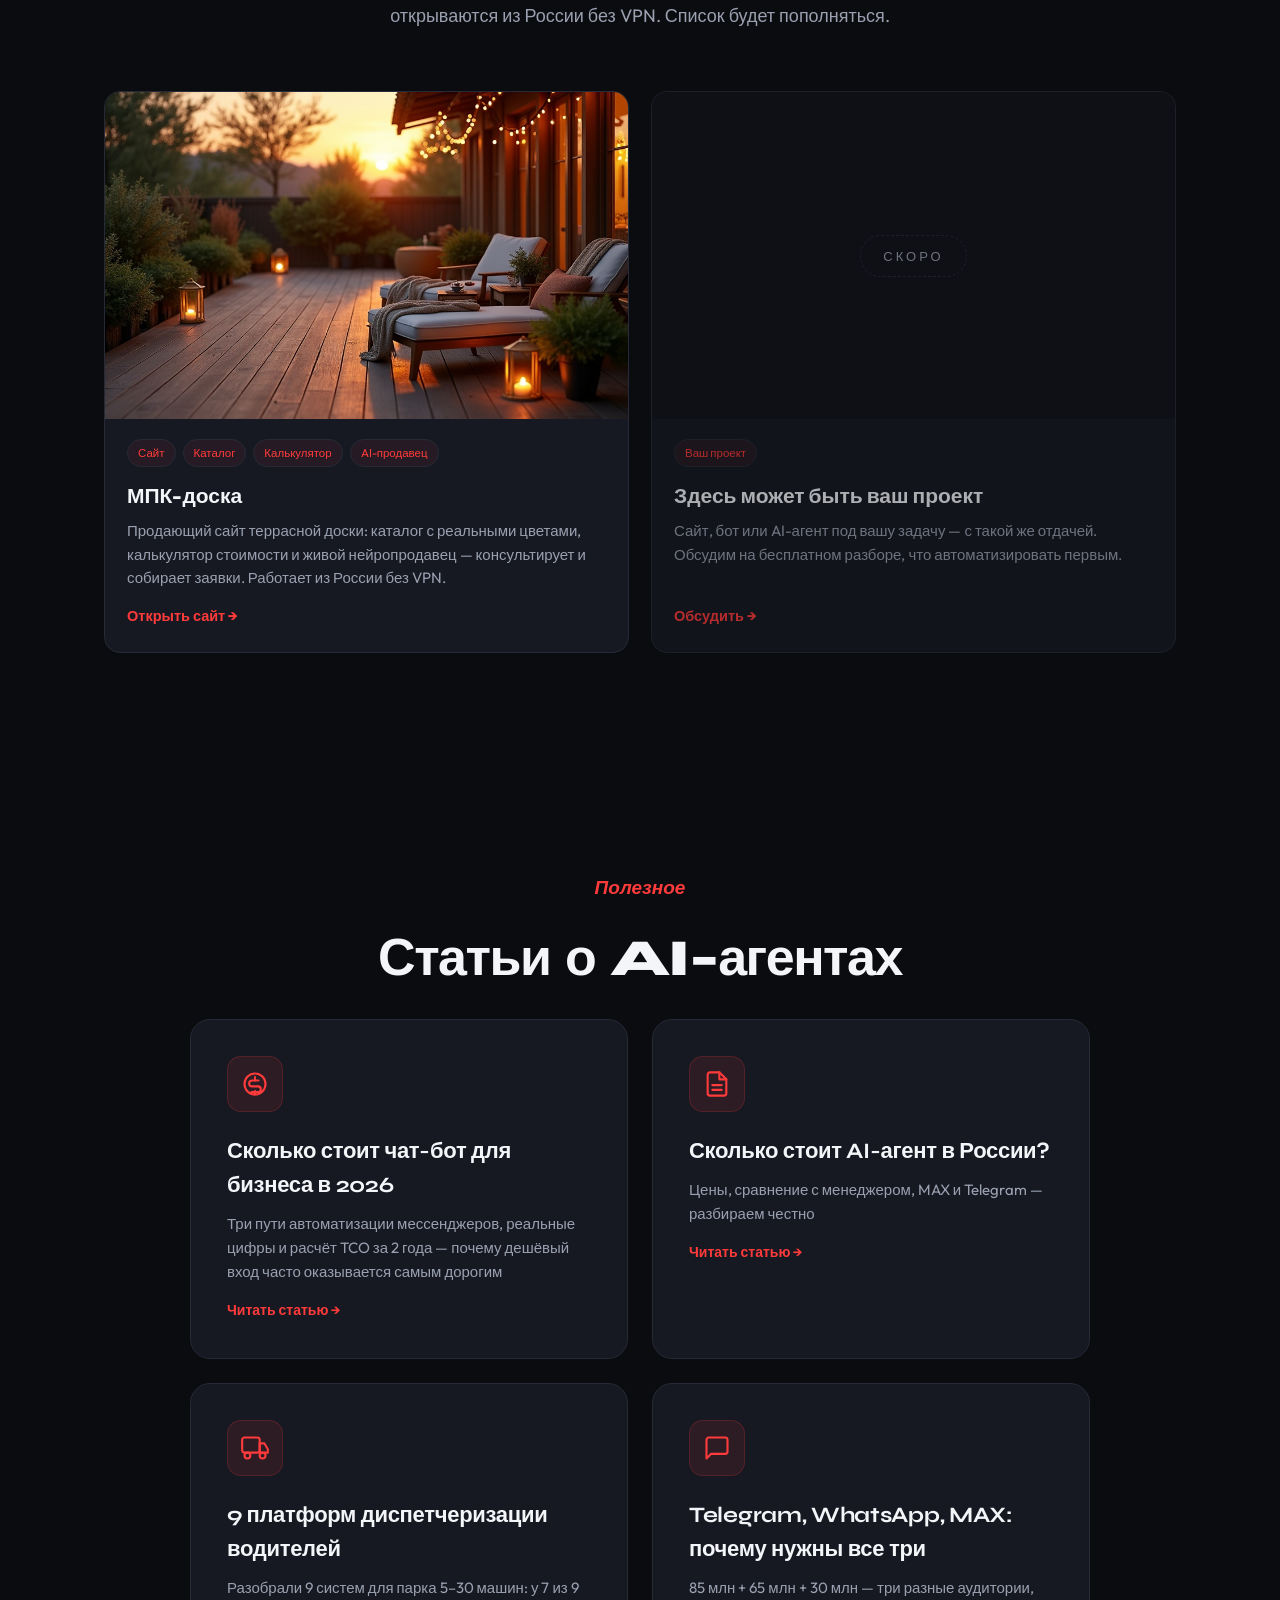
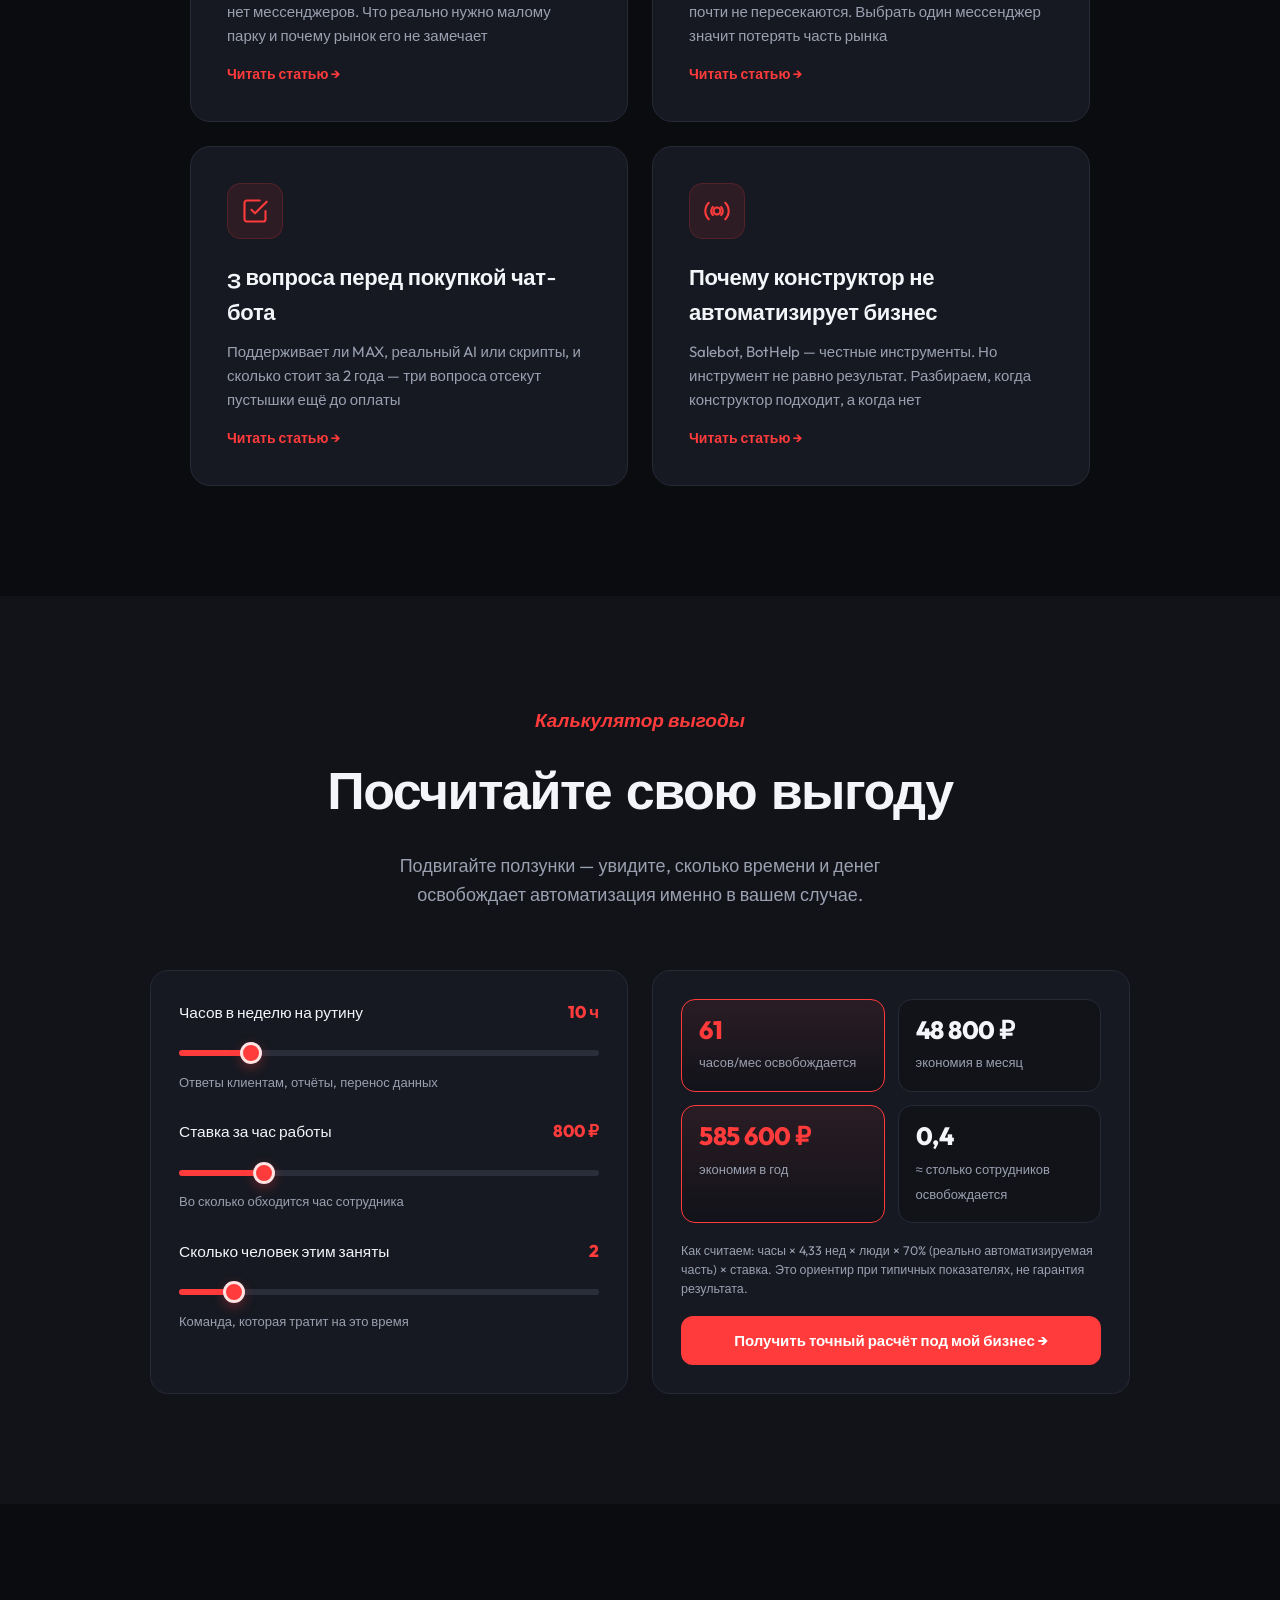
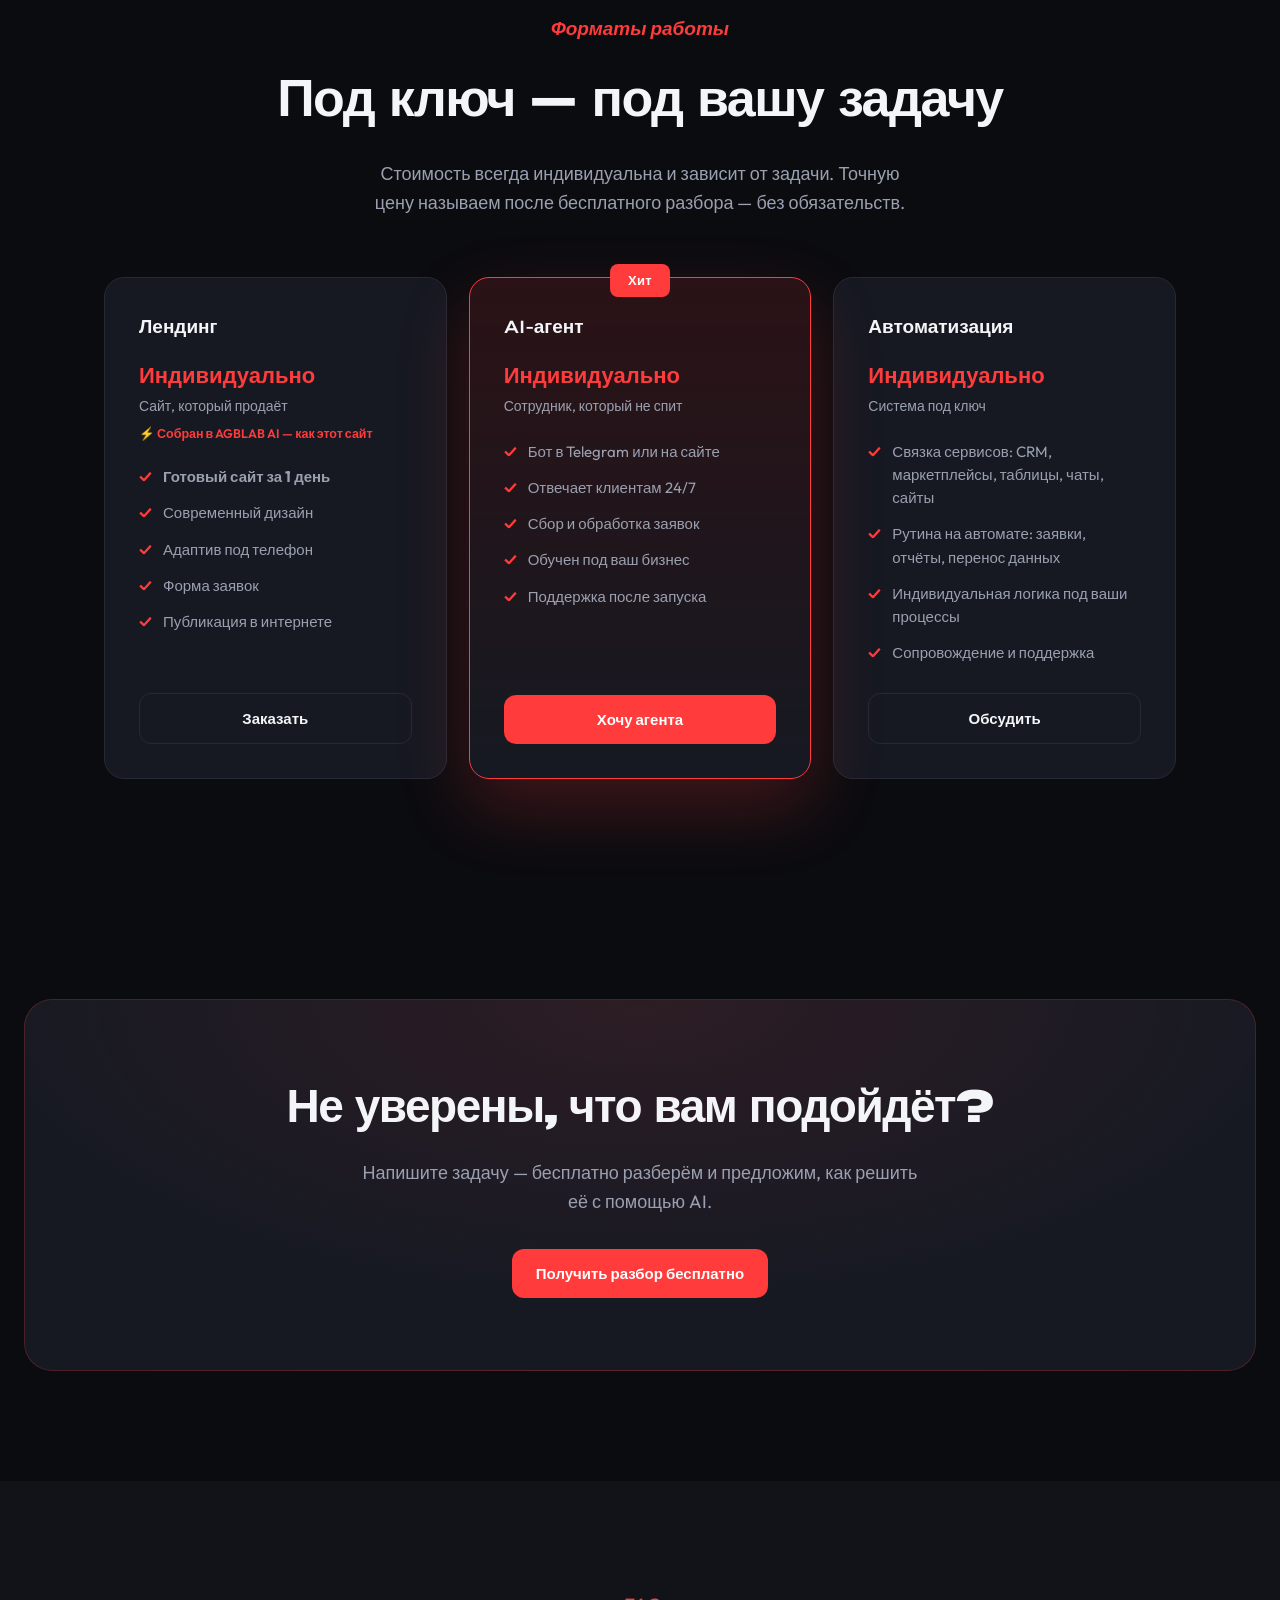
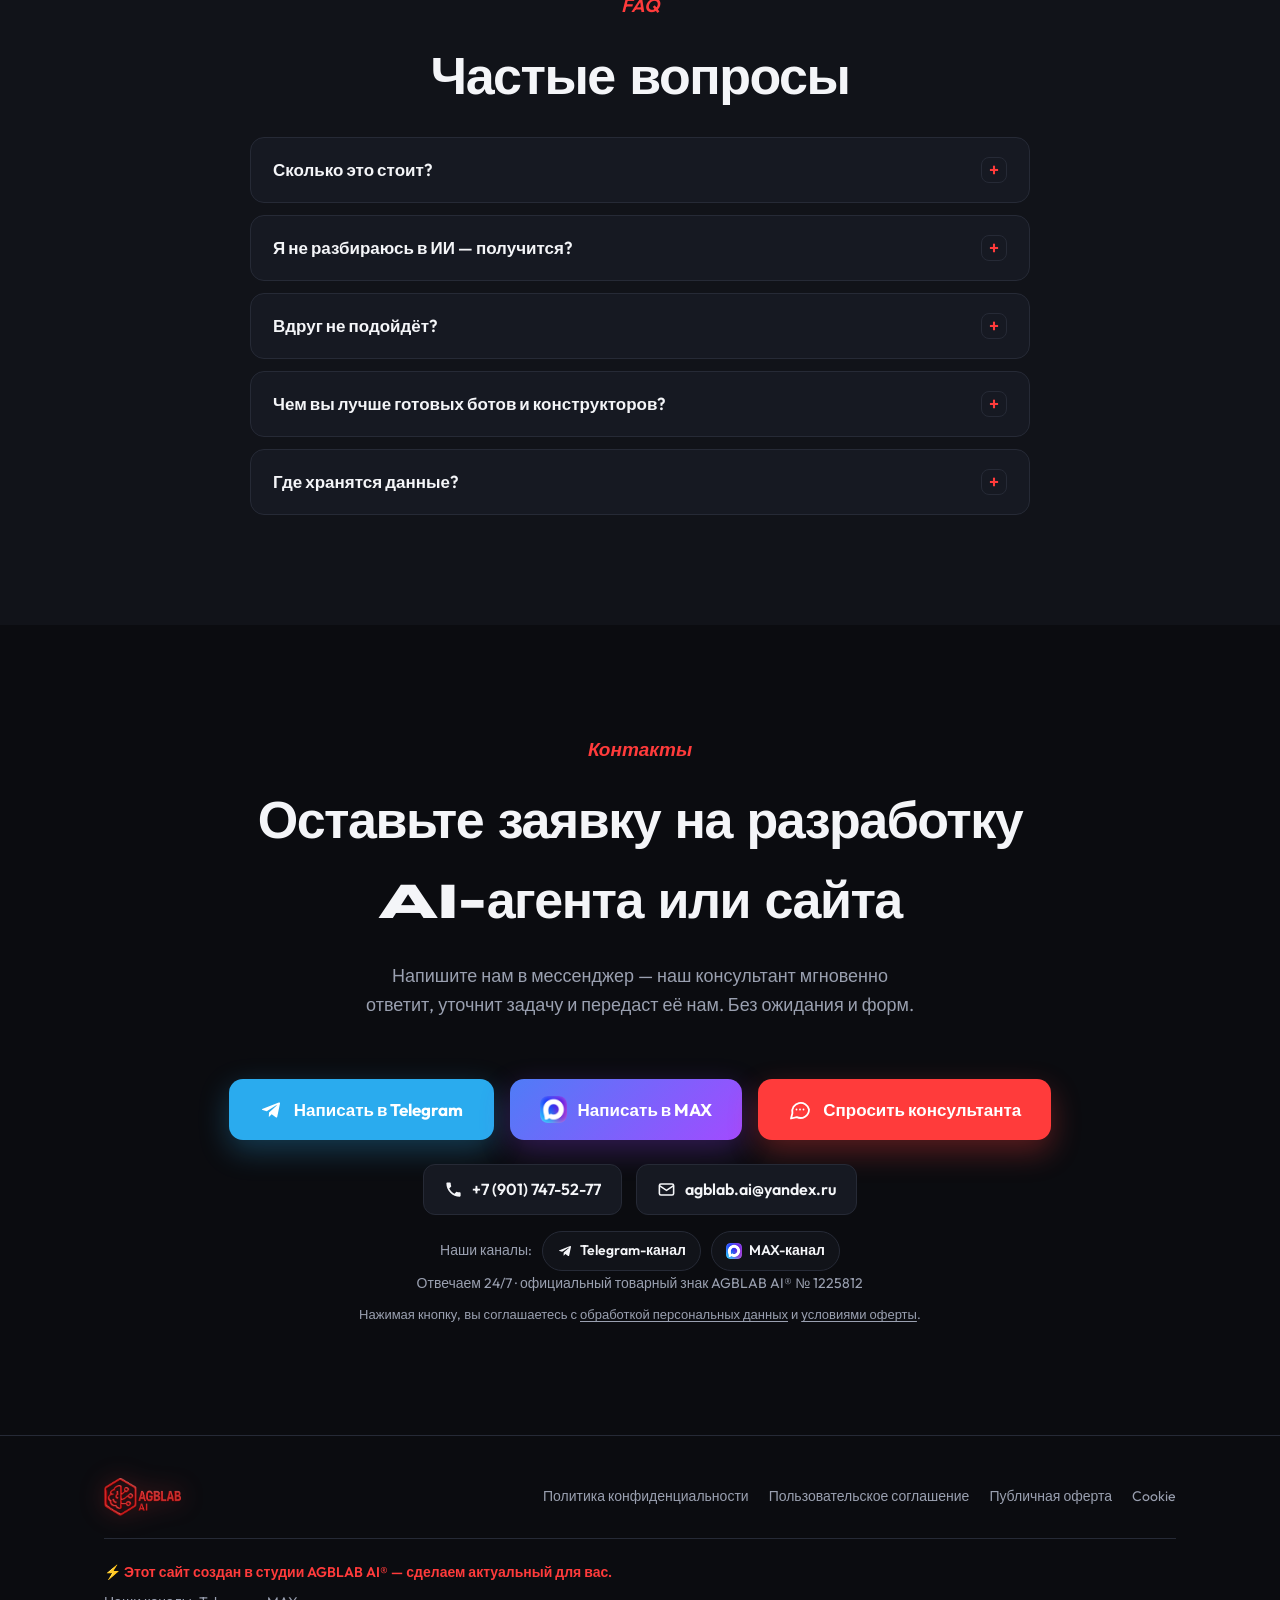
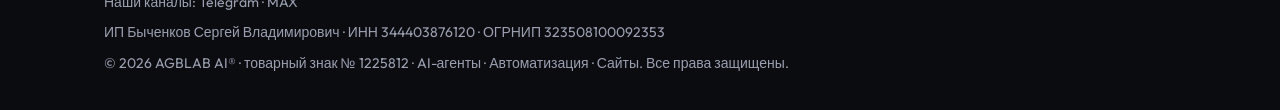
==== commit 331678c8: "chat: sendBeacon on page close -> /api/end-chat lead capture" ====
--- a/index.html
+++ b/index.html
@@ -1279,6 +1279,14 @@
   }
   function stopRec(){if(rec&&recording){recording=false;try{rec.stop();}catch(e){}}}
   micBtn.addEventListener('click',()=>{recording?stopRec():startRec();});
+
+  // При закрытии страницы — отправить диалог если есть сообщения и лид ещё не создан
+  window.addEventListener('beforeunload',()=>{
+    if(history.length>=2&&!sessionStorage.getItem('agb_lead')){
+      const payload=JSON.stringify({messages:history,session_id:SID});
+      navigator.sendBeacon('https://agblabai.ru/api/end-chat',new Blob([payload],{type:'application/json'}));
+    }
+  });
 })();
 
 // счётчики (набегание чисел) — запуск при появлении
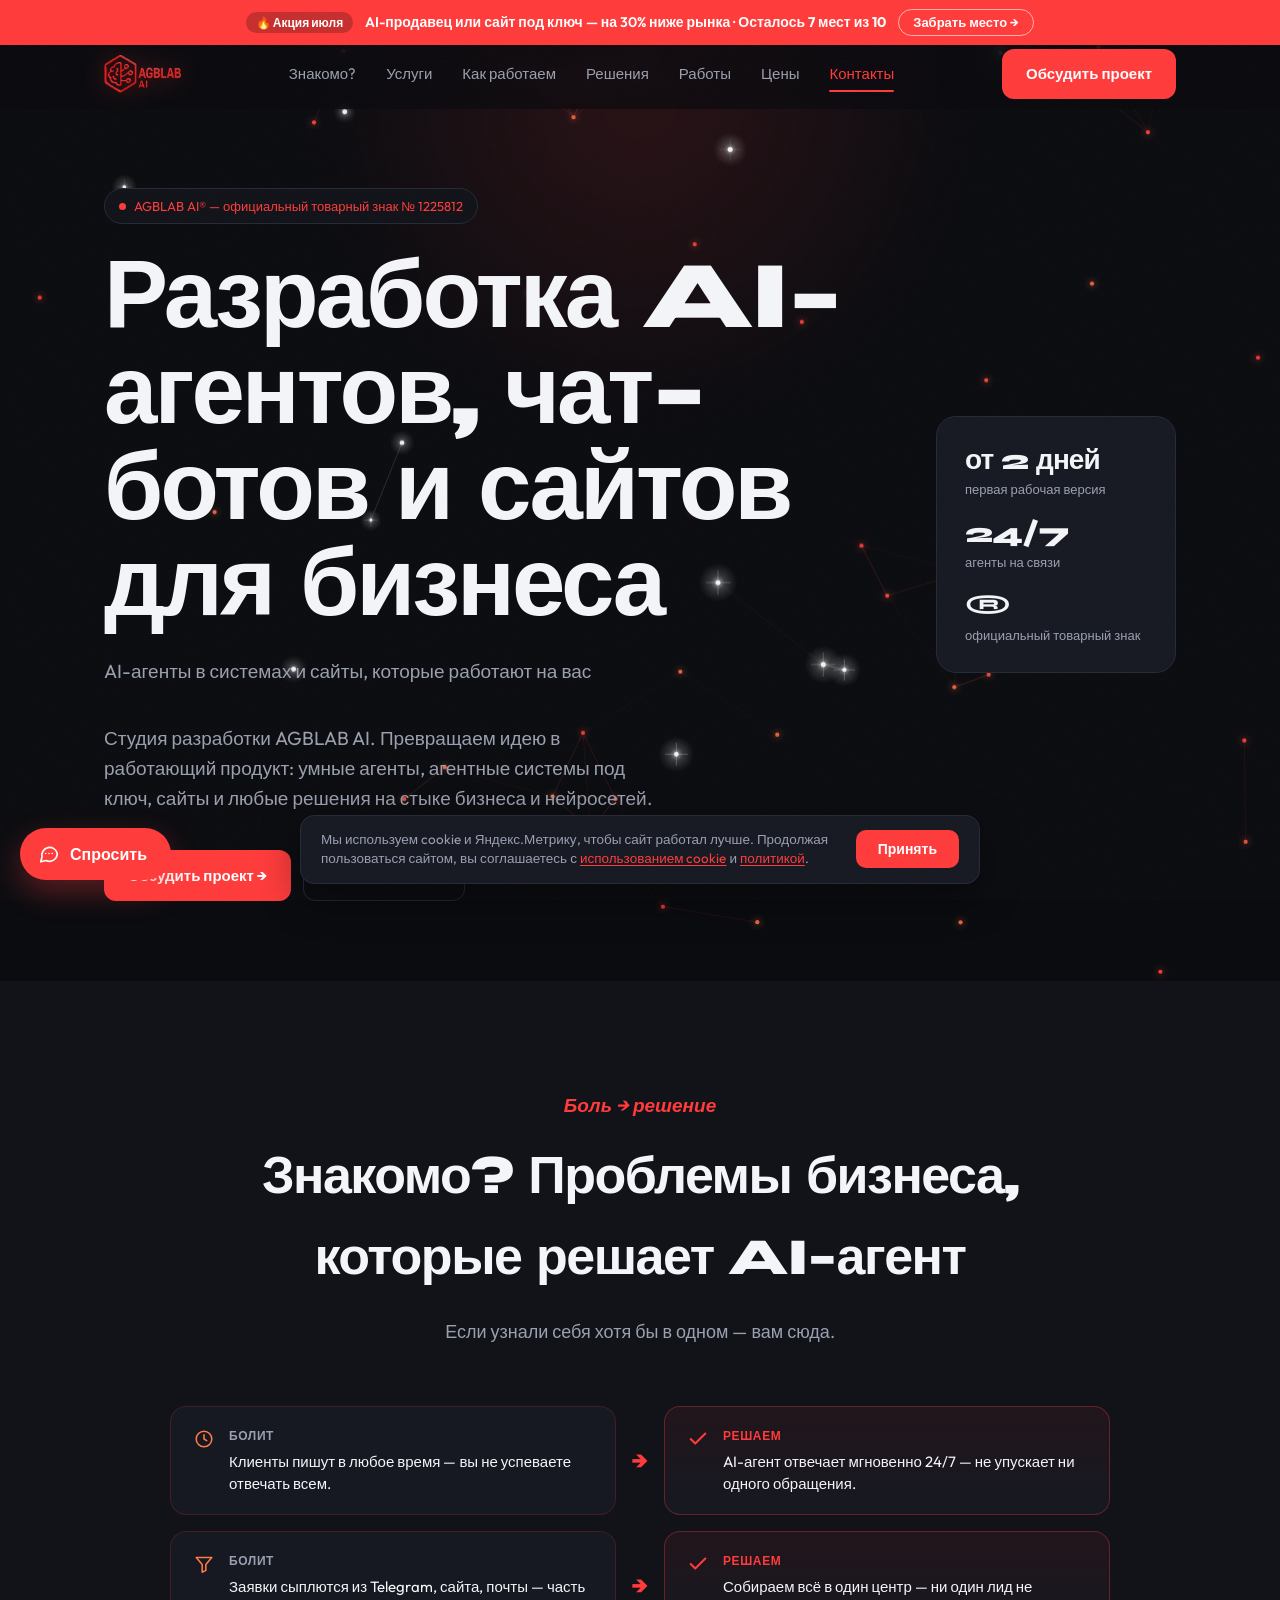
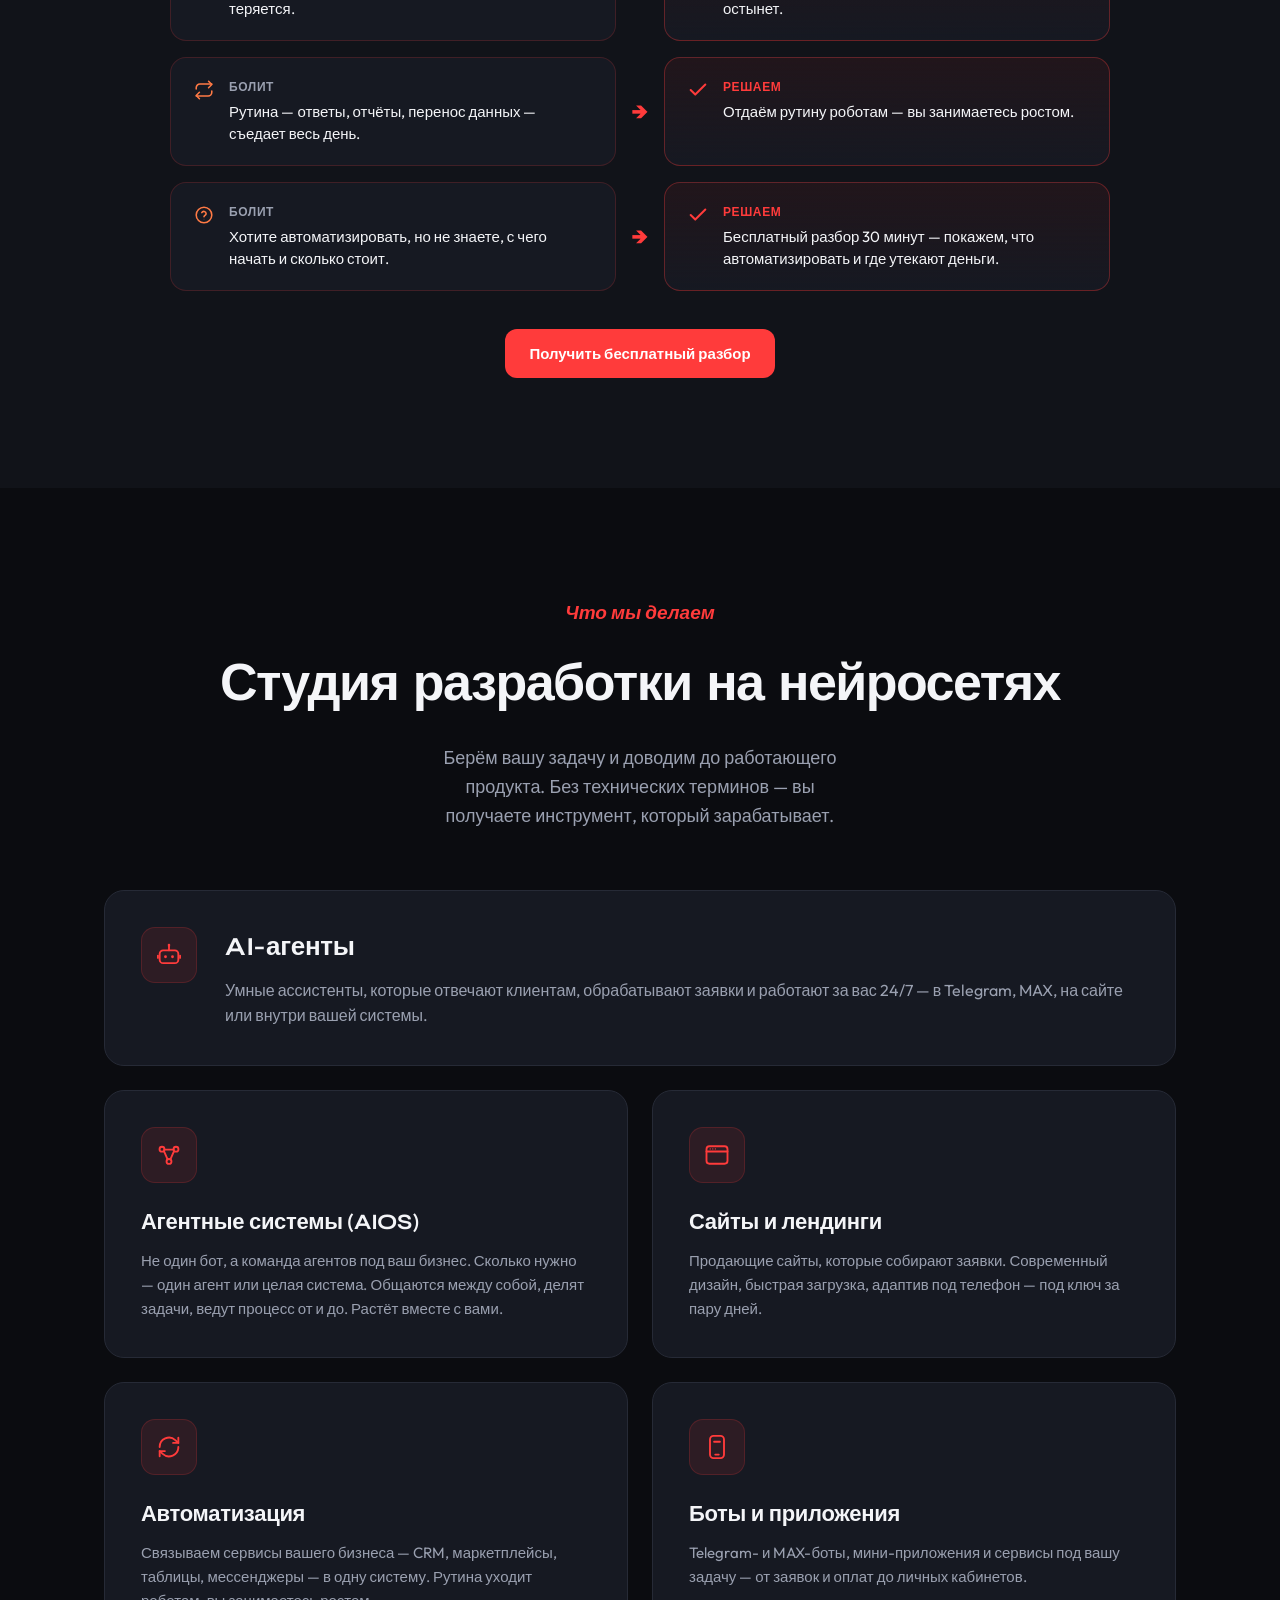
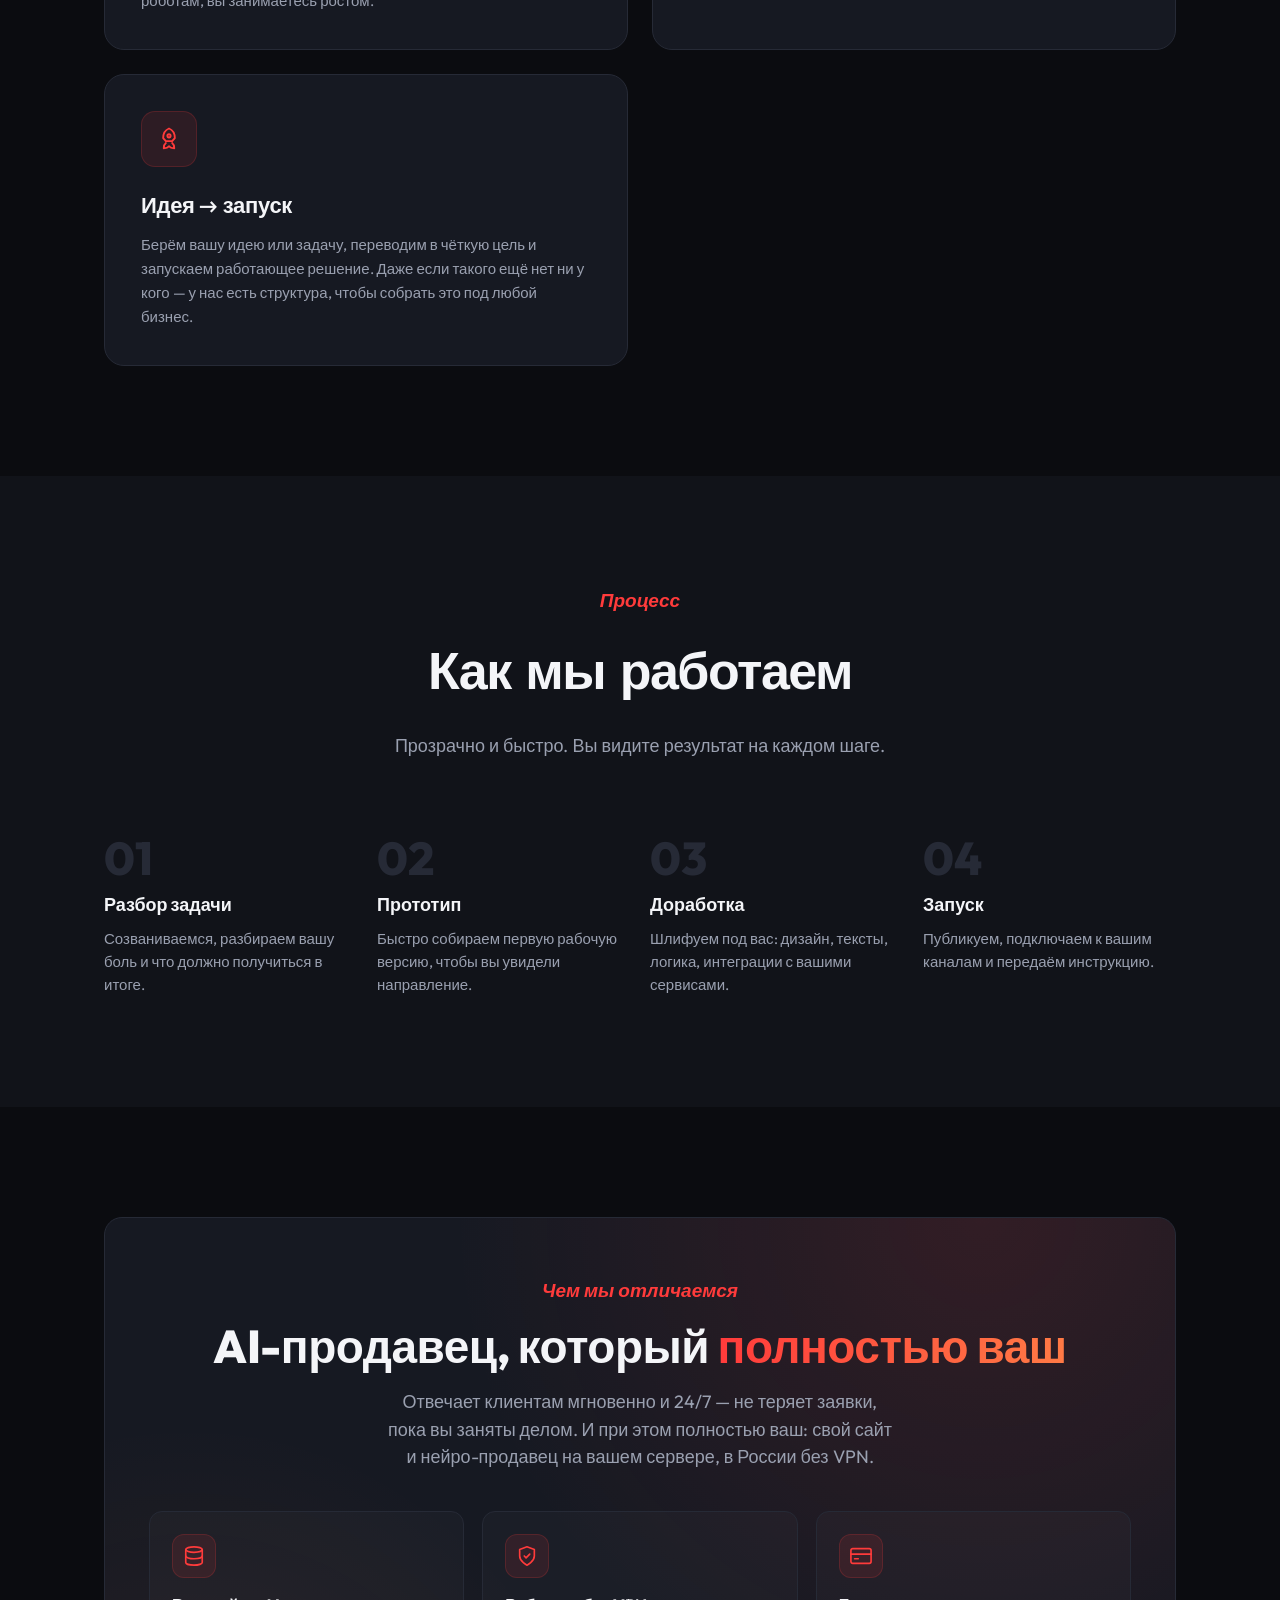
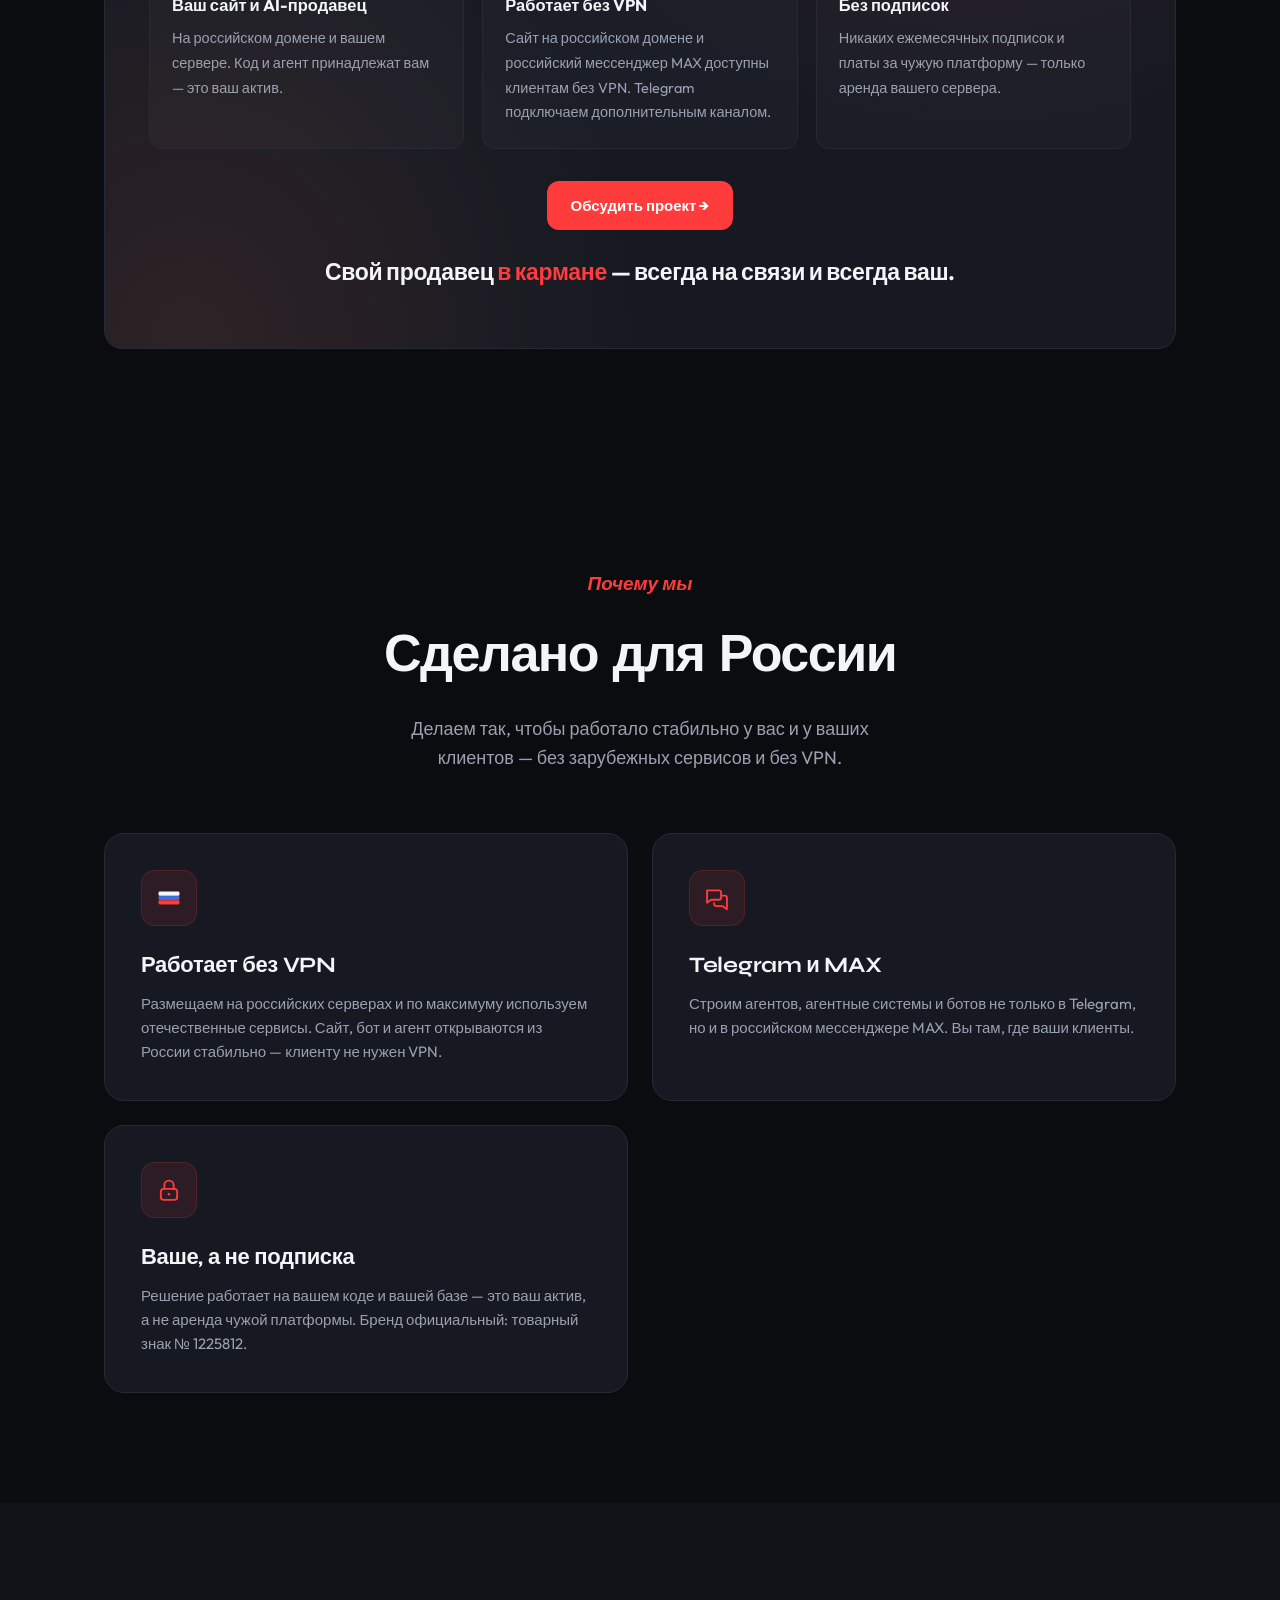
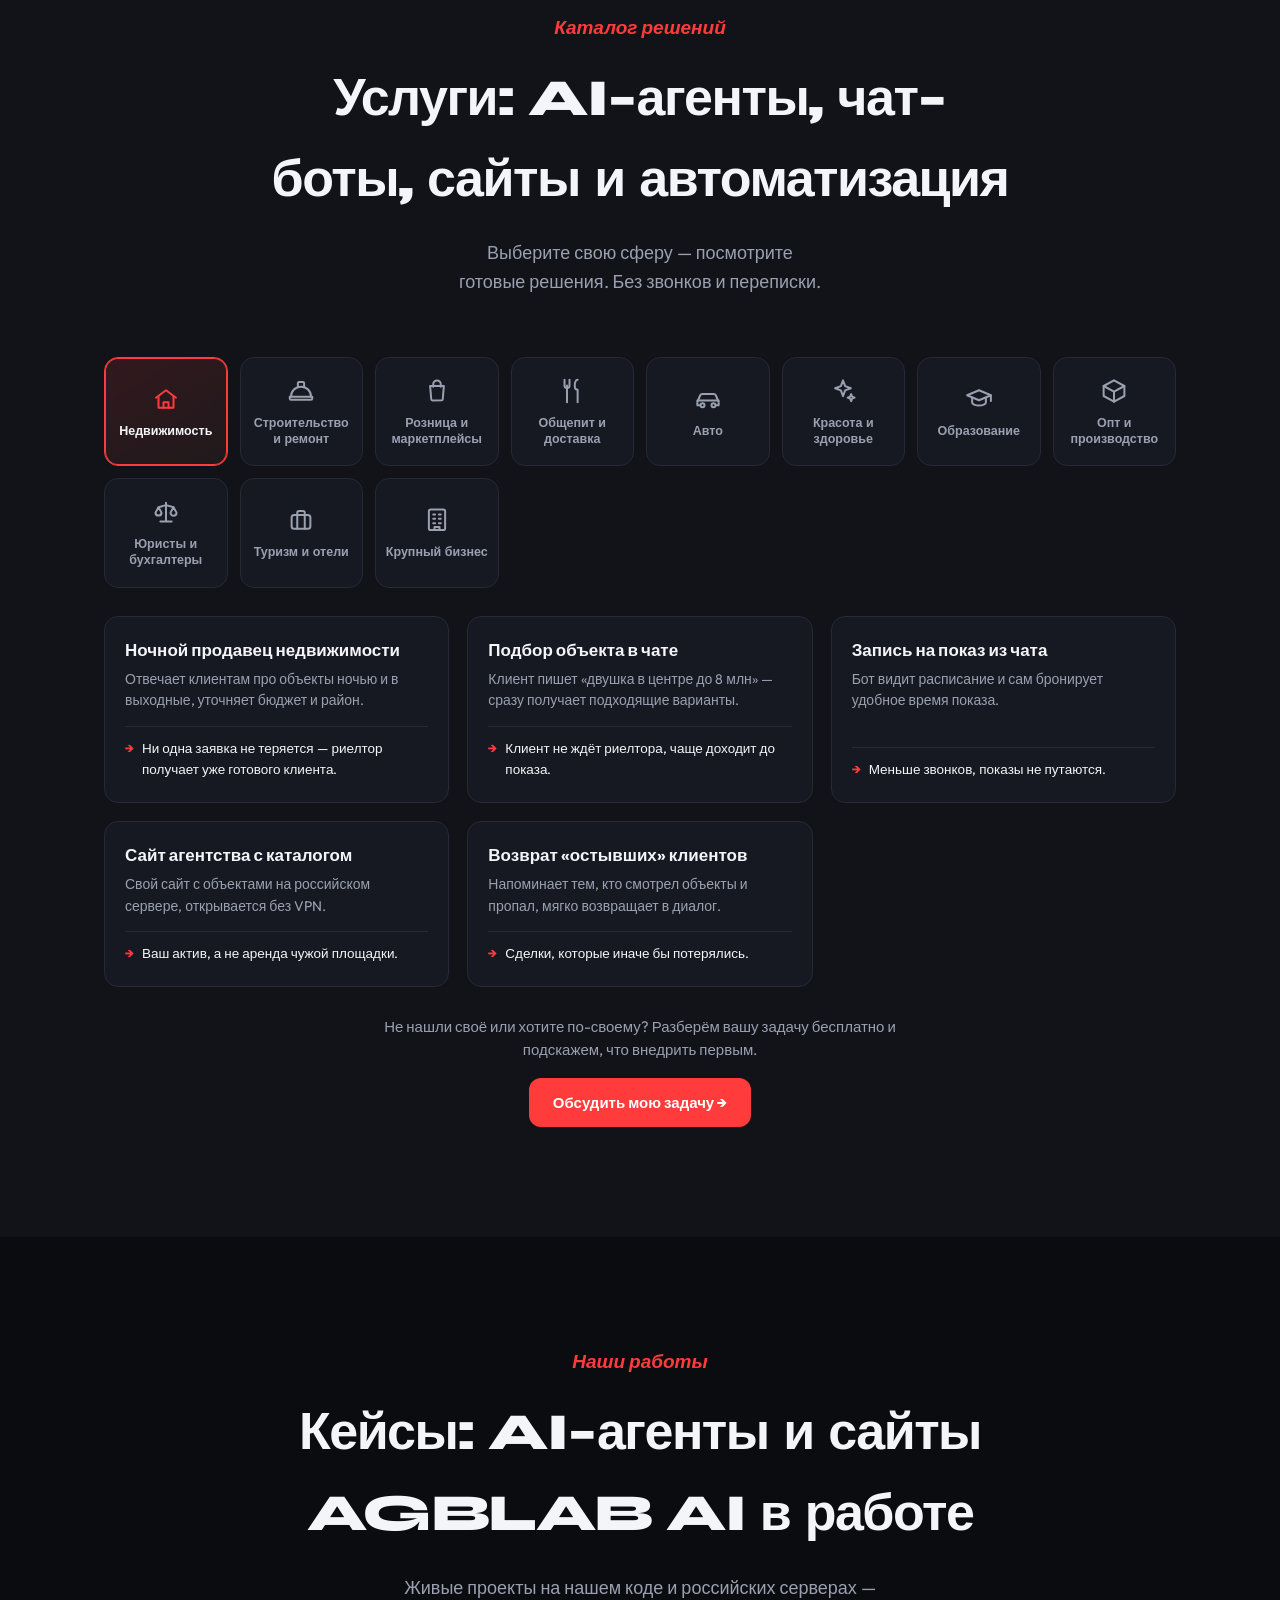
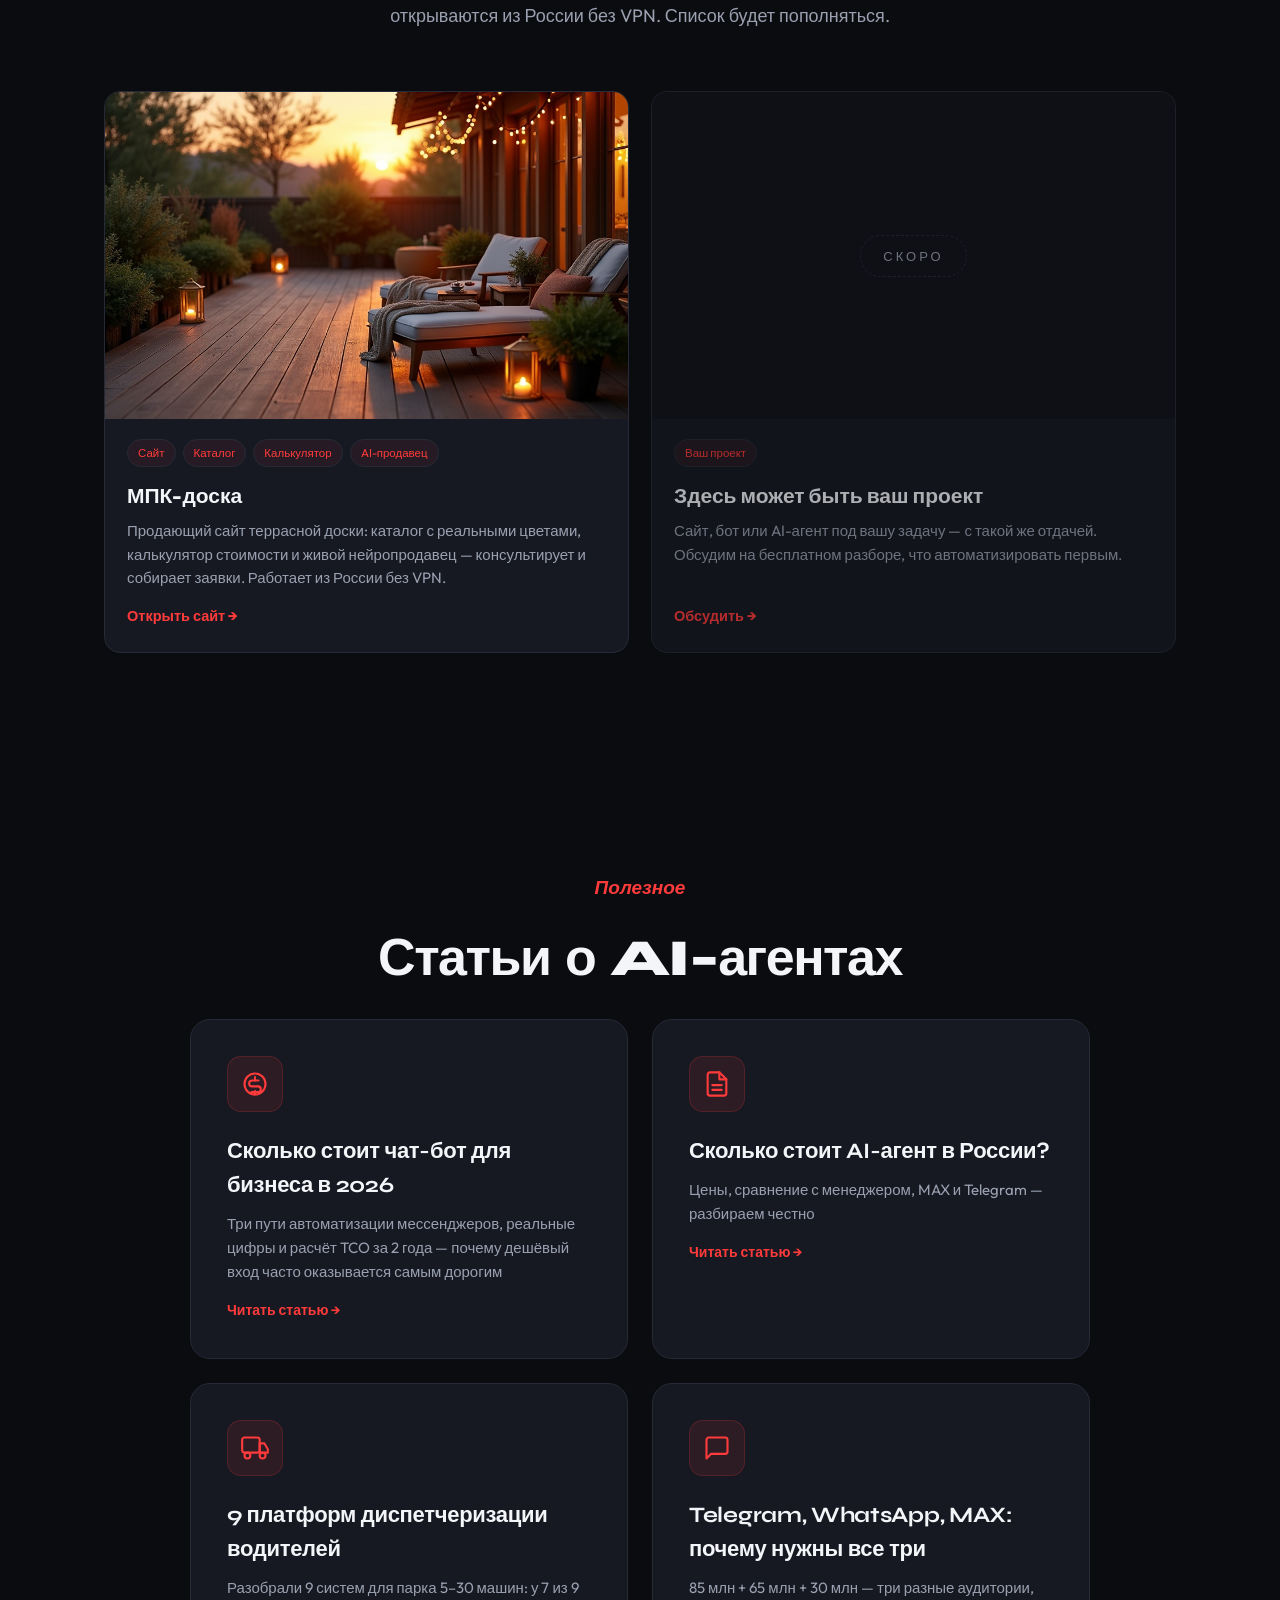
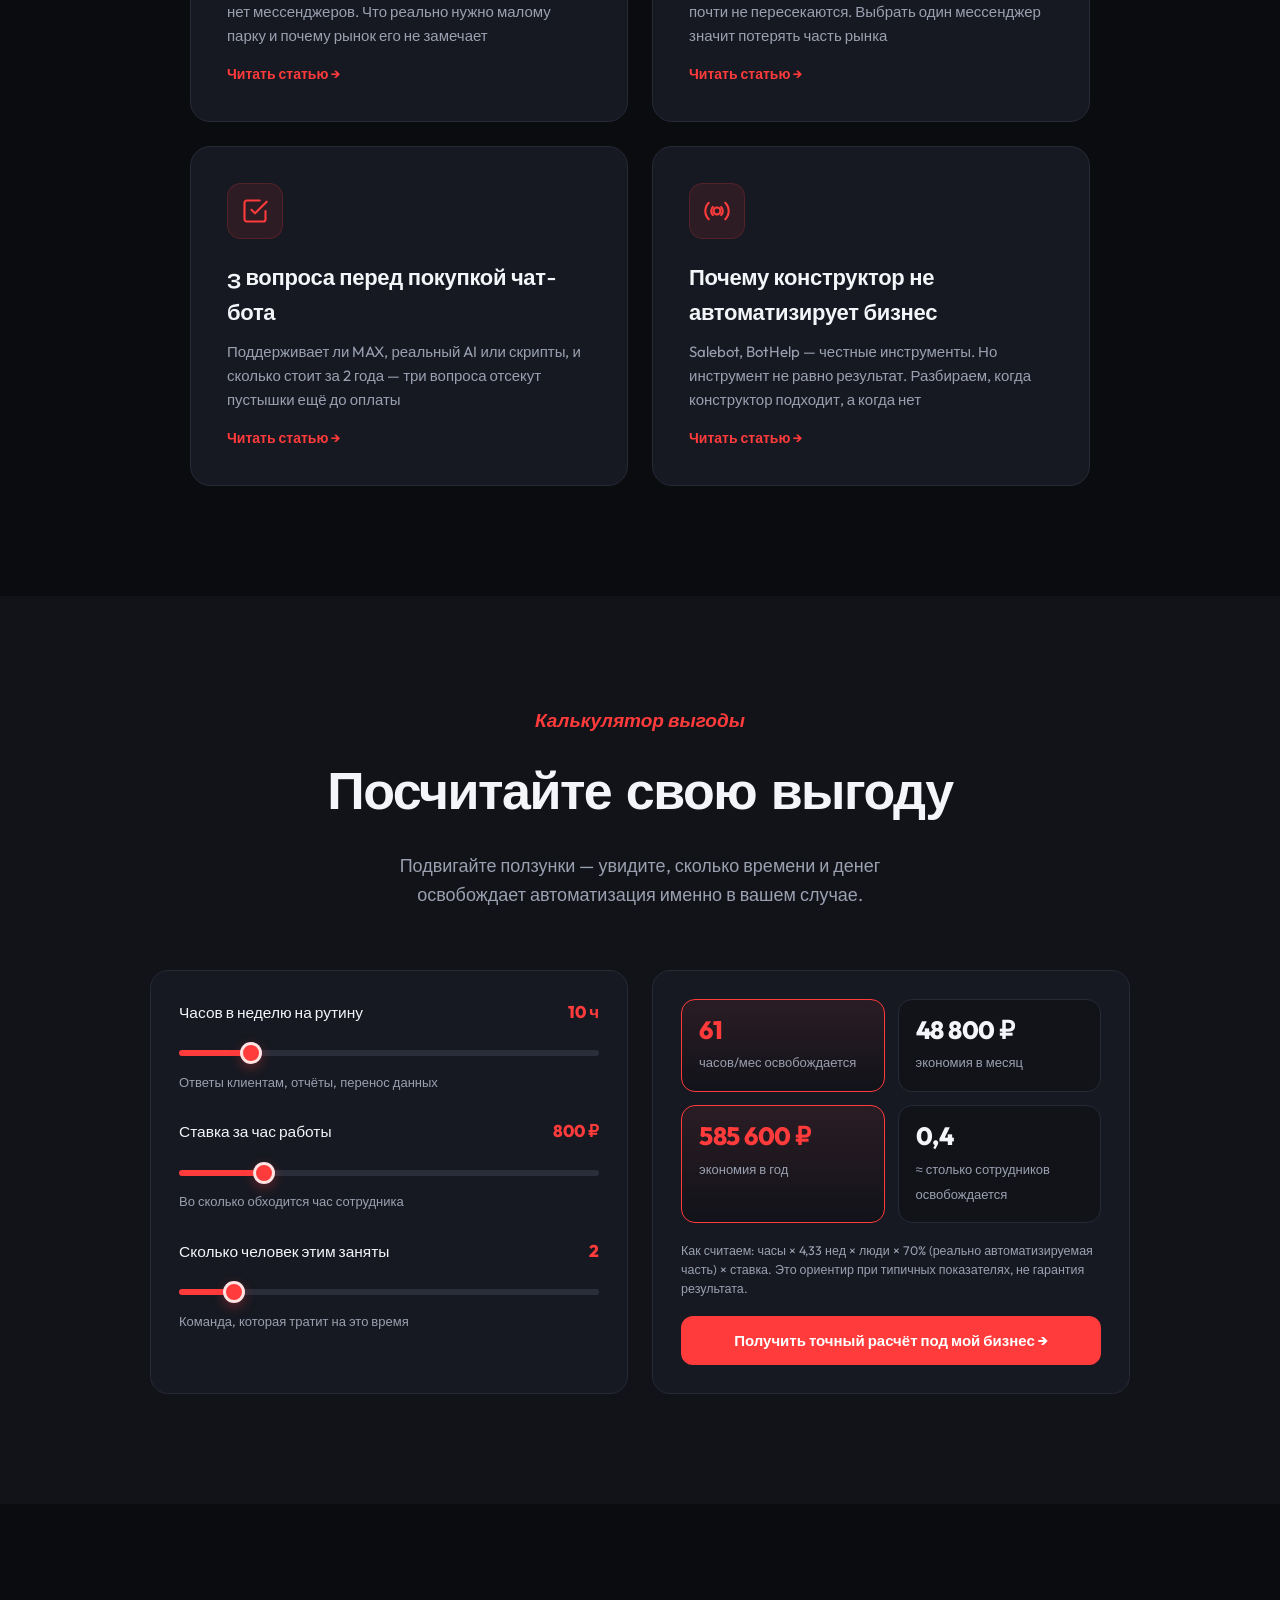
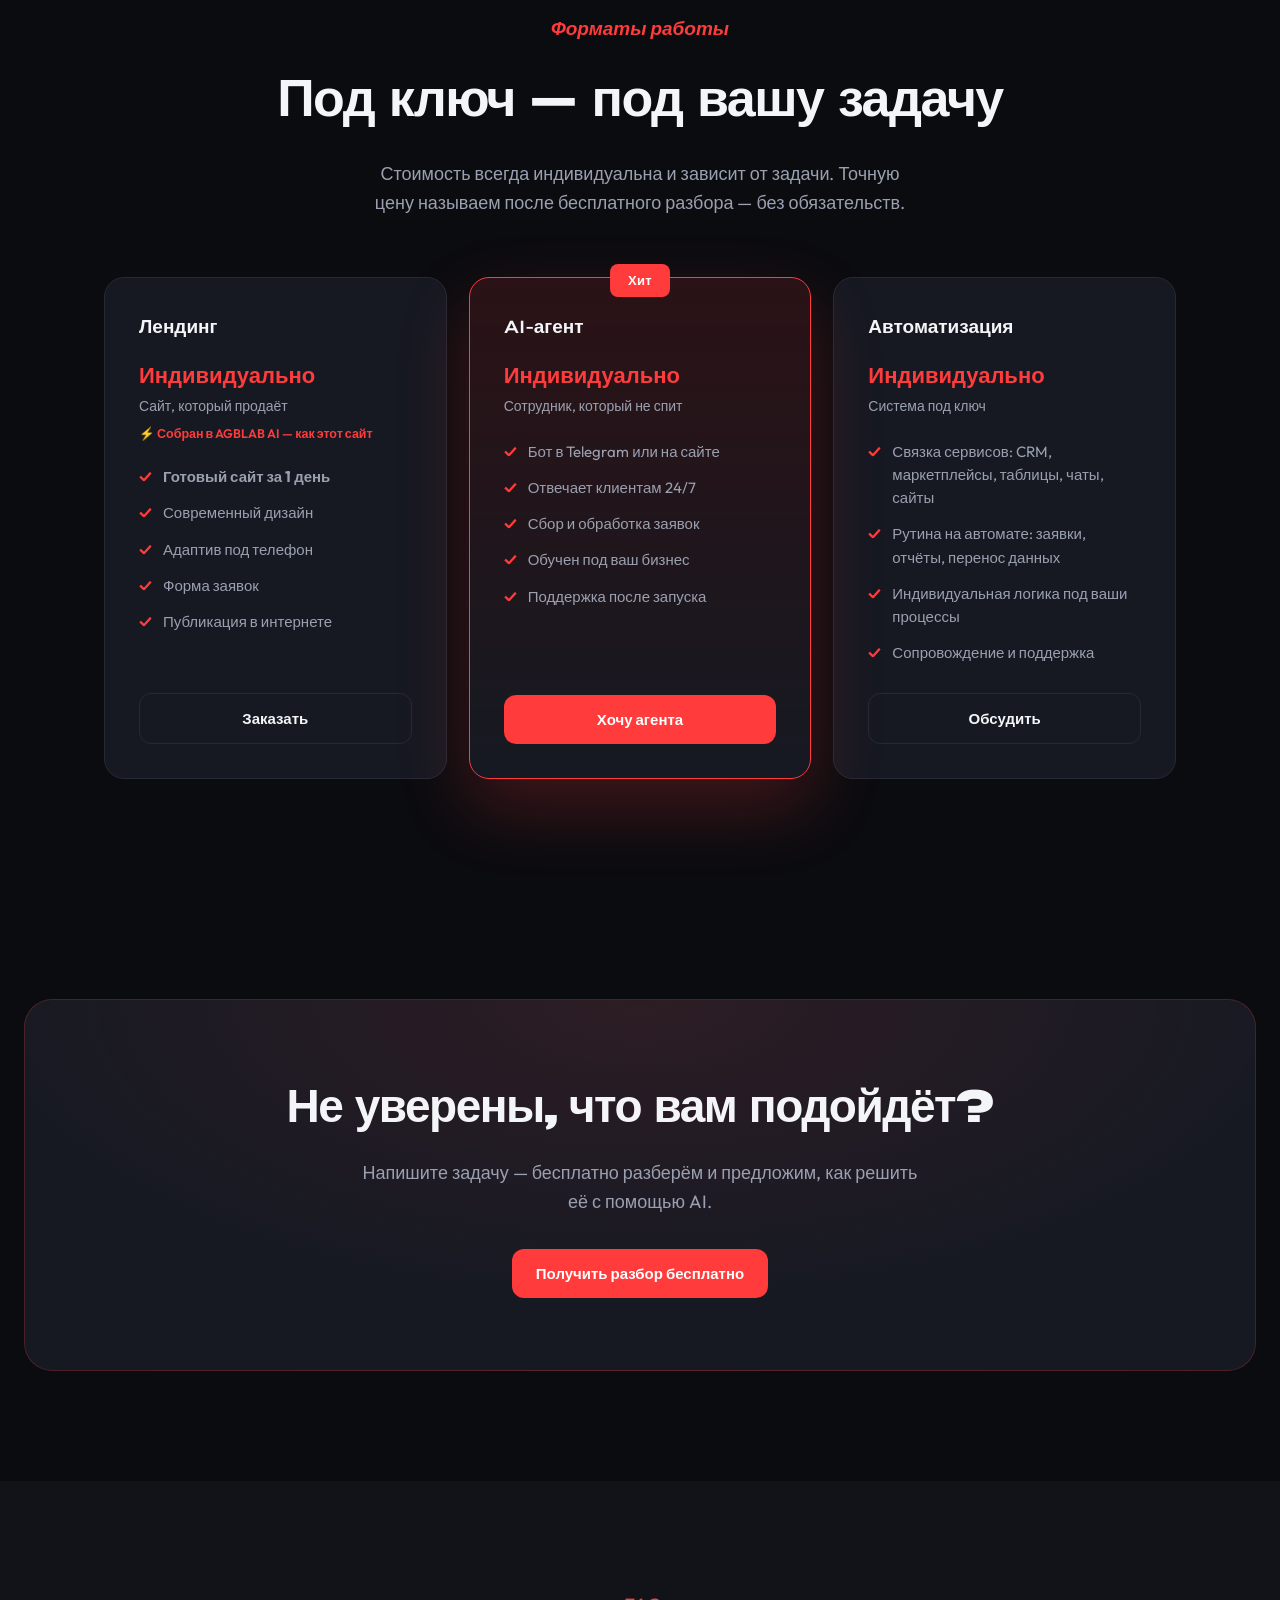
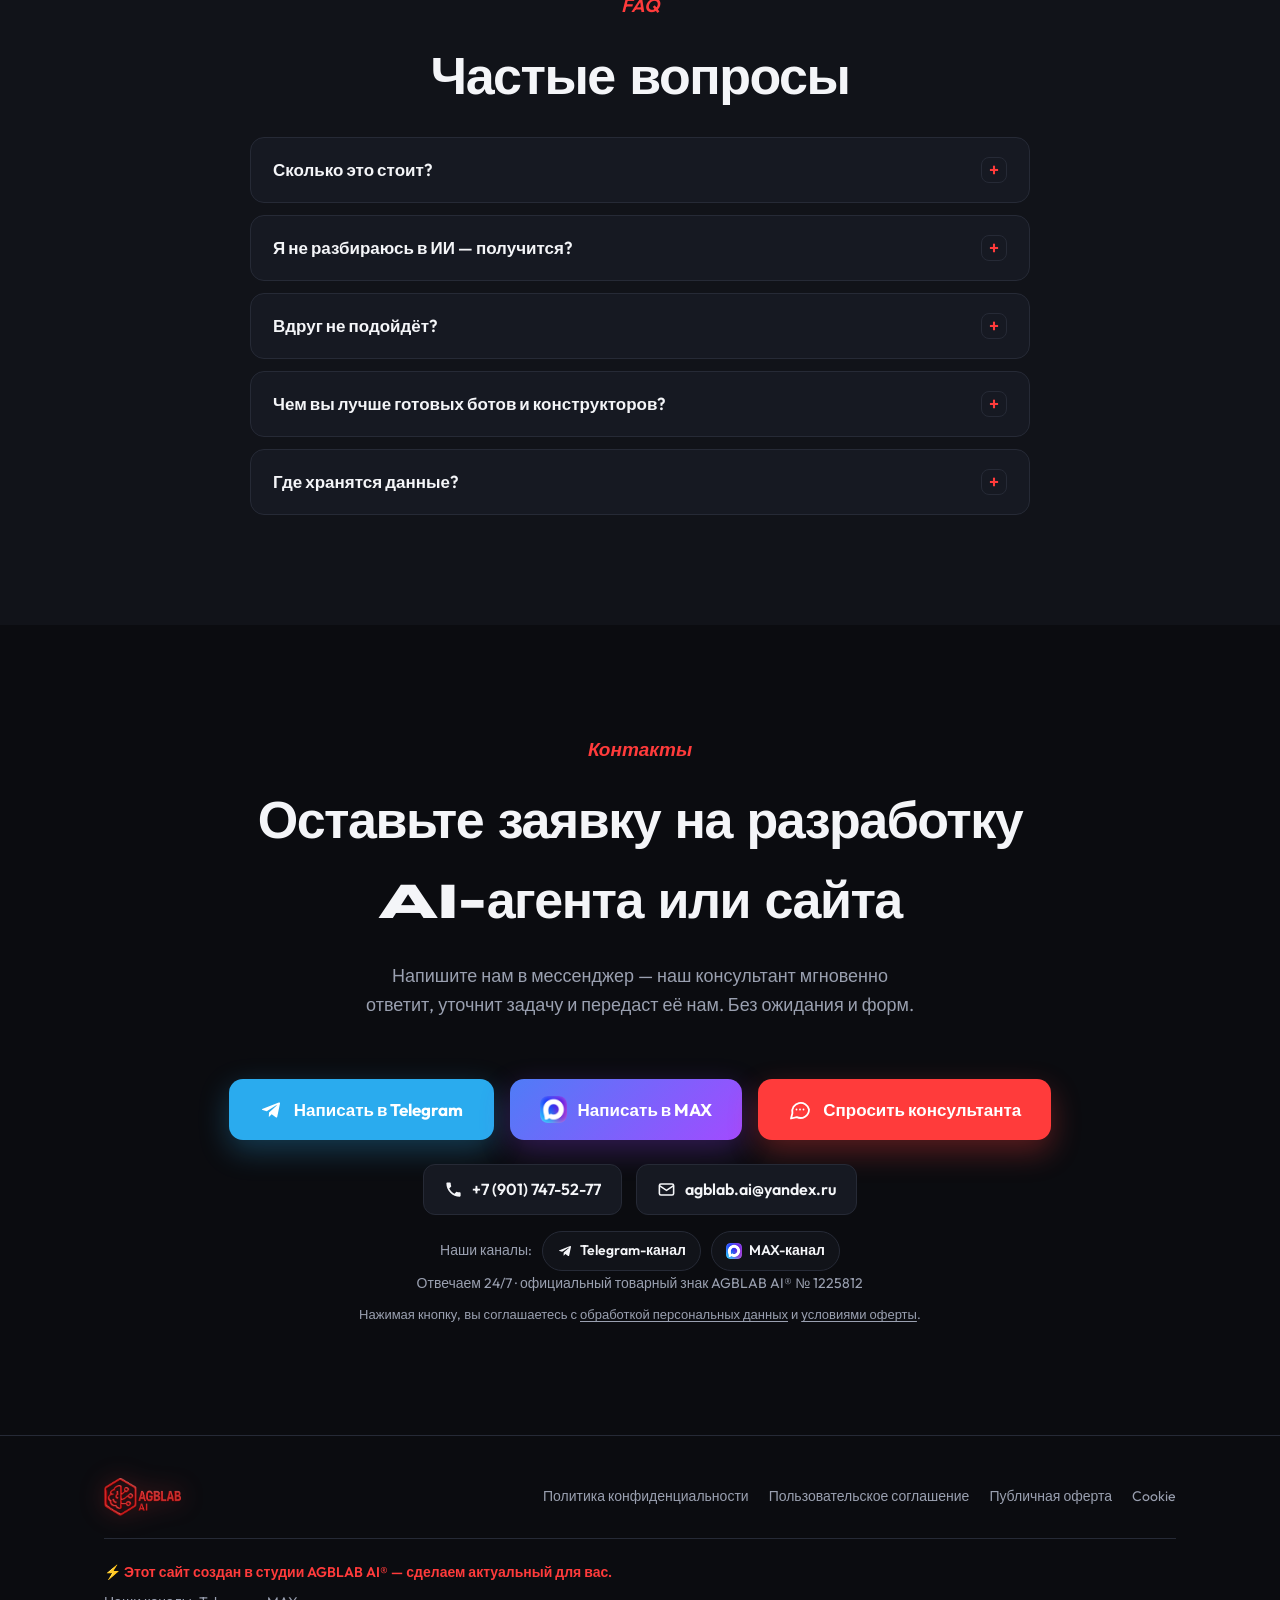
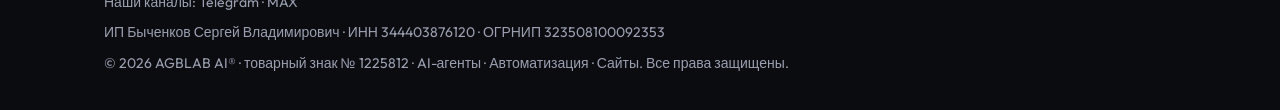
==== commit ed867ed8: "fix: Авто КП ссылка в каталоге + Медицина в NICHE_PROPOSALS" ====
--- a/index.html
+++ b/index.html
@@ -1018,7 +1018,7 @@
   {t:'Программа лояльности в чате',d:'Баллы без пластиковых карт, бот сам напоминает про скидку.',b:'Гости возвращаются чаще.'},
   {t:'Статусы и напоминания',d:'«Заказ готовится», «курьер в пути» — клиент в курсе без звонков.',b:'Меньше звонков «где мой заказ».'}
  ]},
- {name:'Авто',proposal:'/proposals/',items:[
+ {name:'Авто',proposal:'/proposals/autoservice.html',items:[
   {t:'Запись на сервис в чате',d:'Бот предлагает свободное время механиков и сразу бронирует.',b:'Половину звонков можно не принимать.'},
   {t:'Напоминание о ТО',d:'По марке и пробегу зовёт клиента на обслуживание вовремя.',b:'Стабильный поток, машины не «теряются».'},
   {t:'Продавец автосалона 24/7',d:'Цена, комплектация, тест-драйв, заявка на кредит — даже ночью.',b:'Менеджер встречает уже готового покупателя.'},
